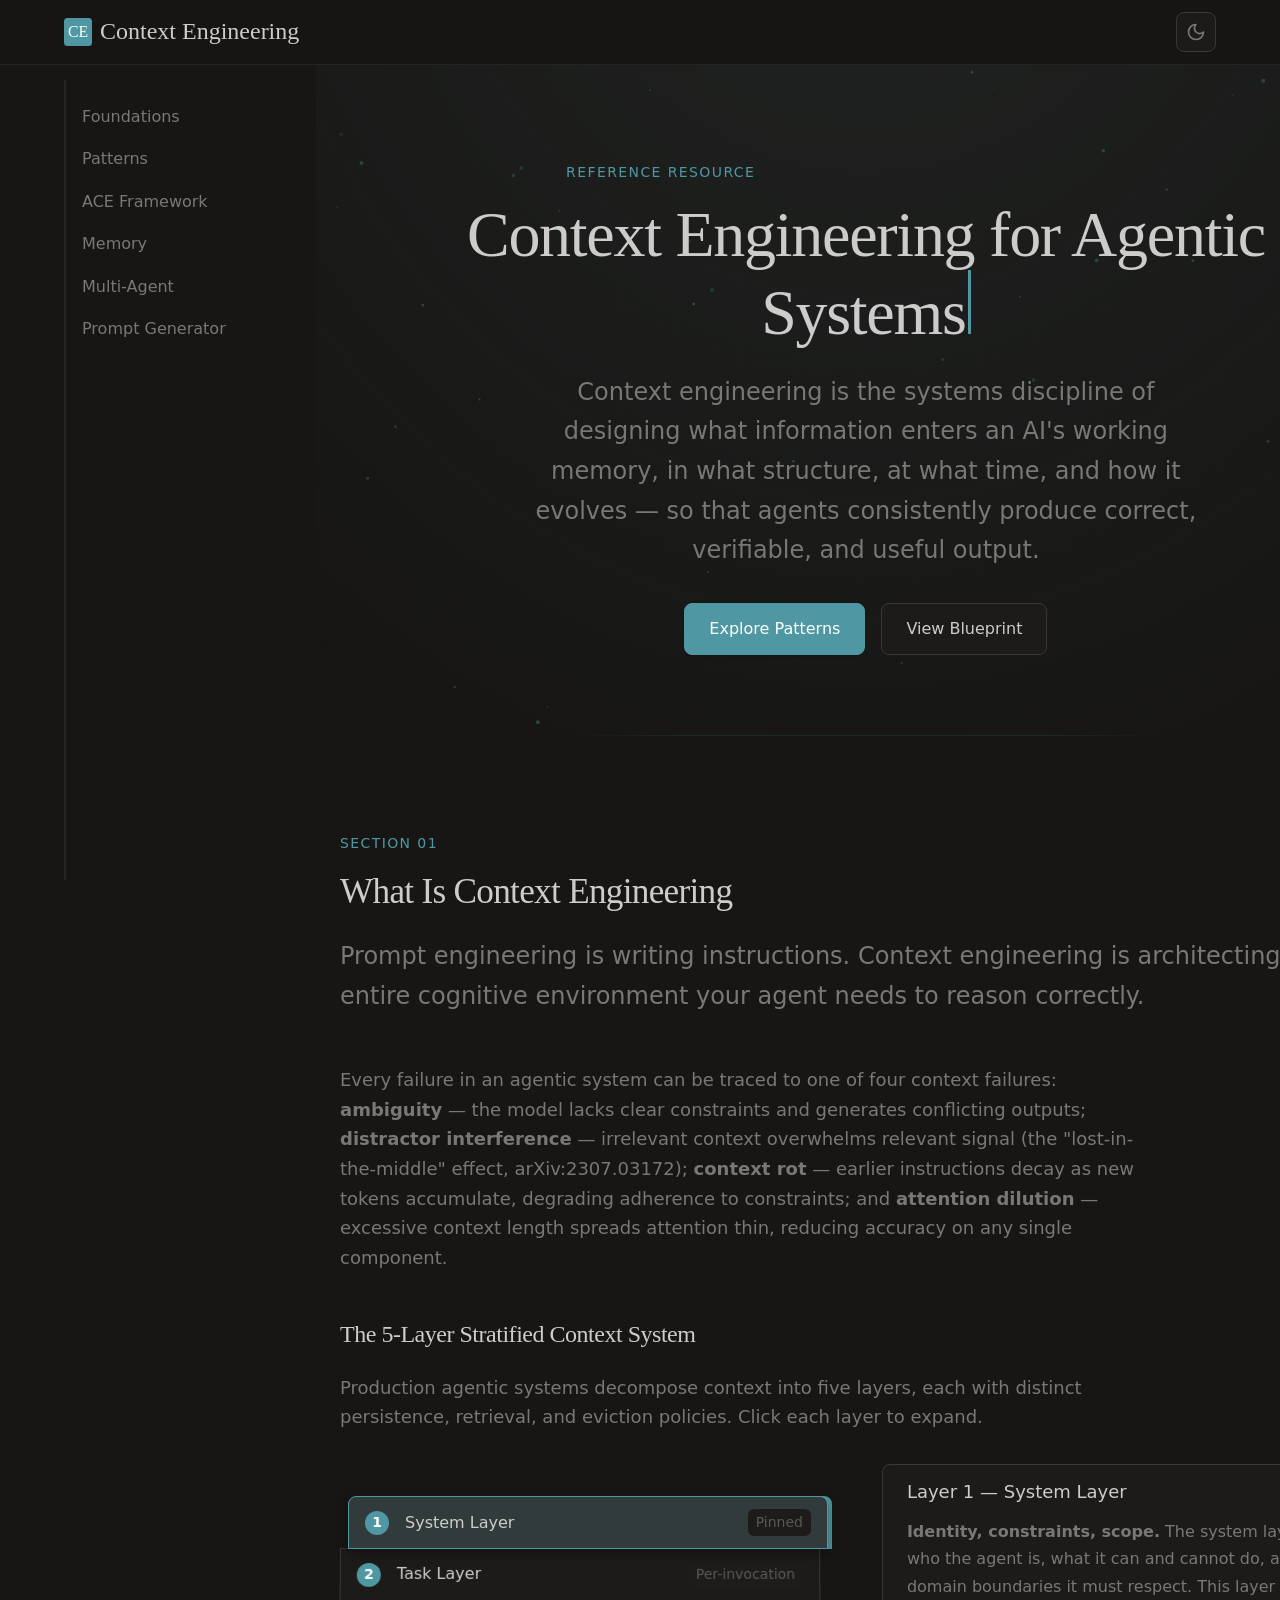
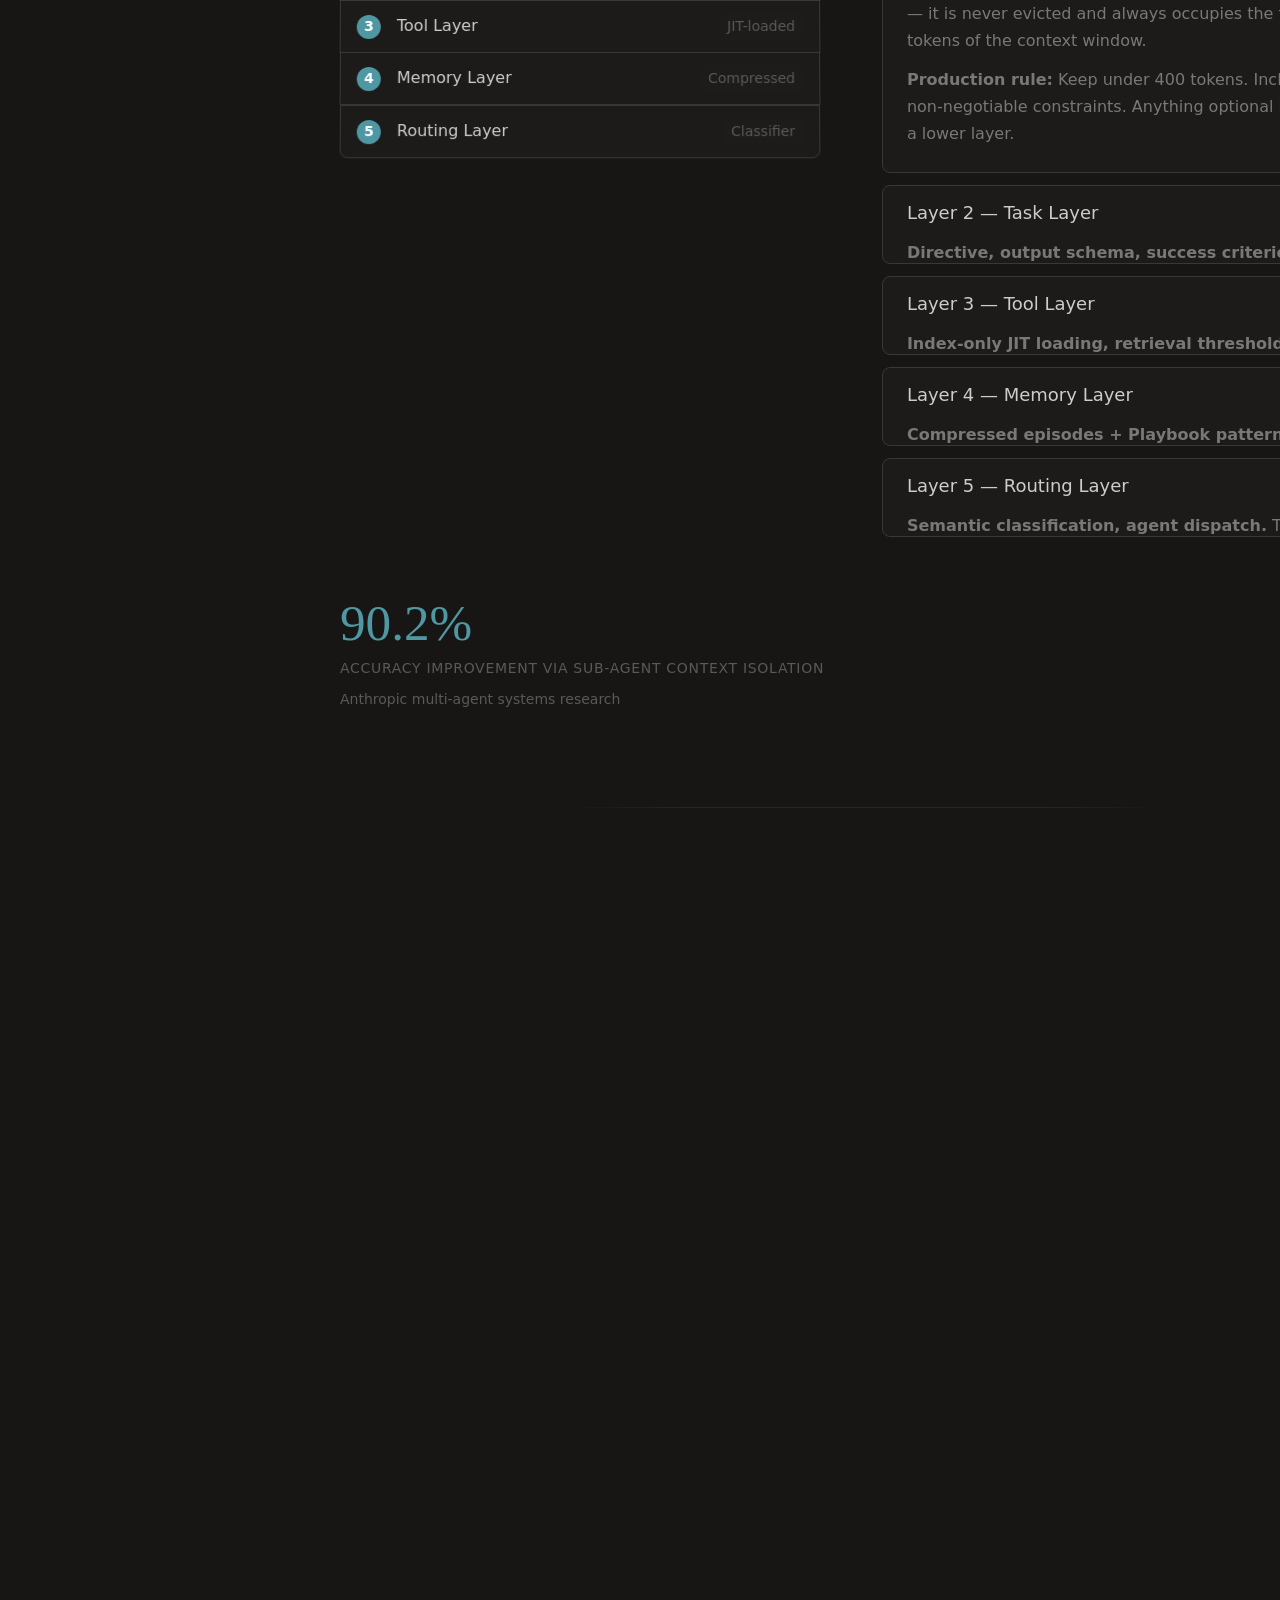
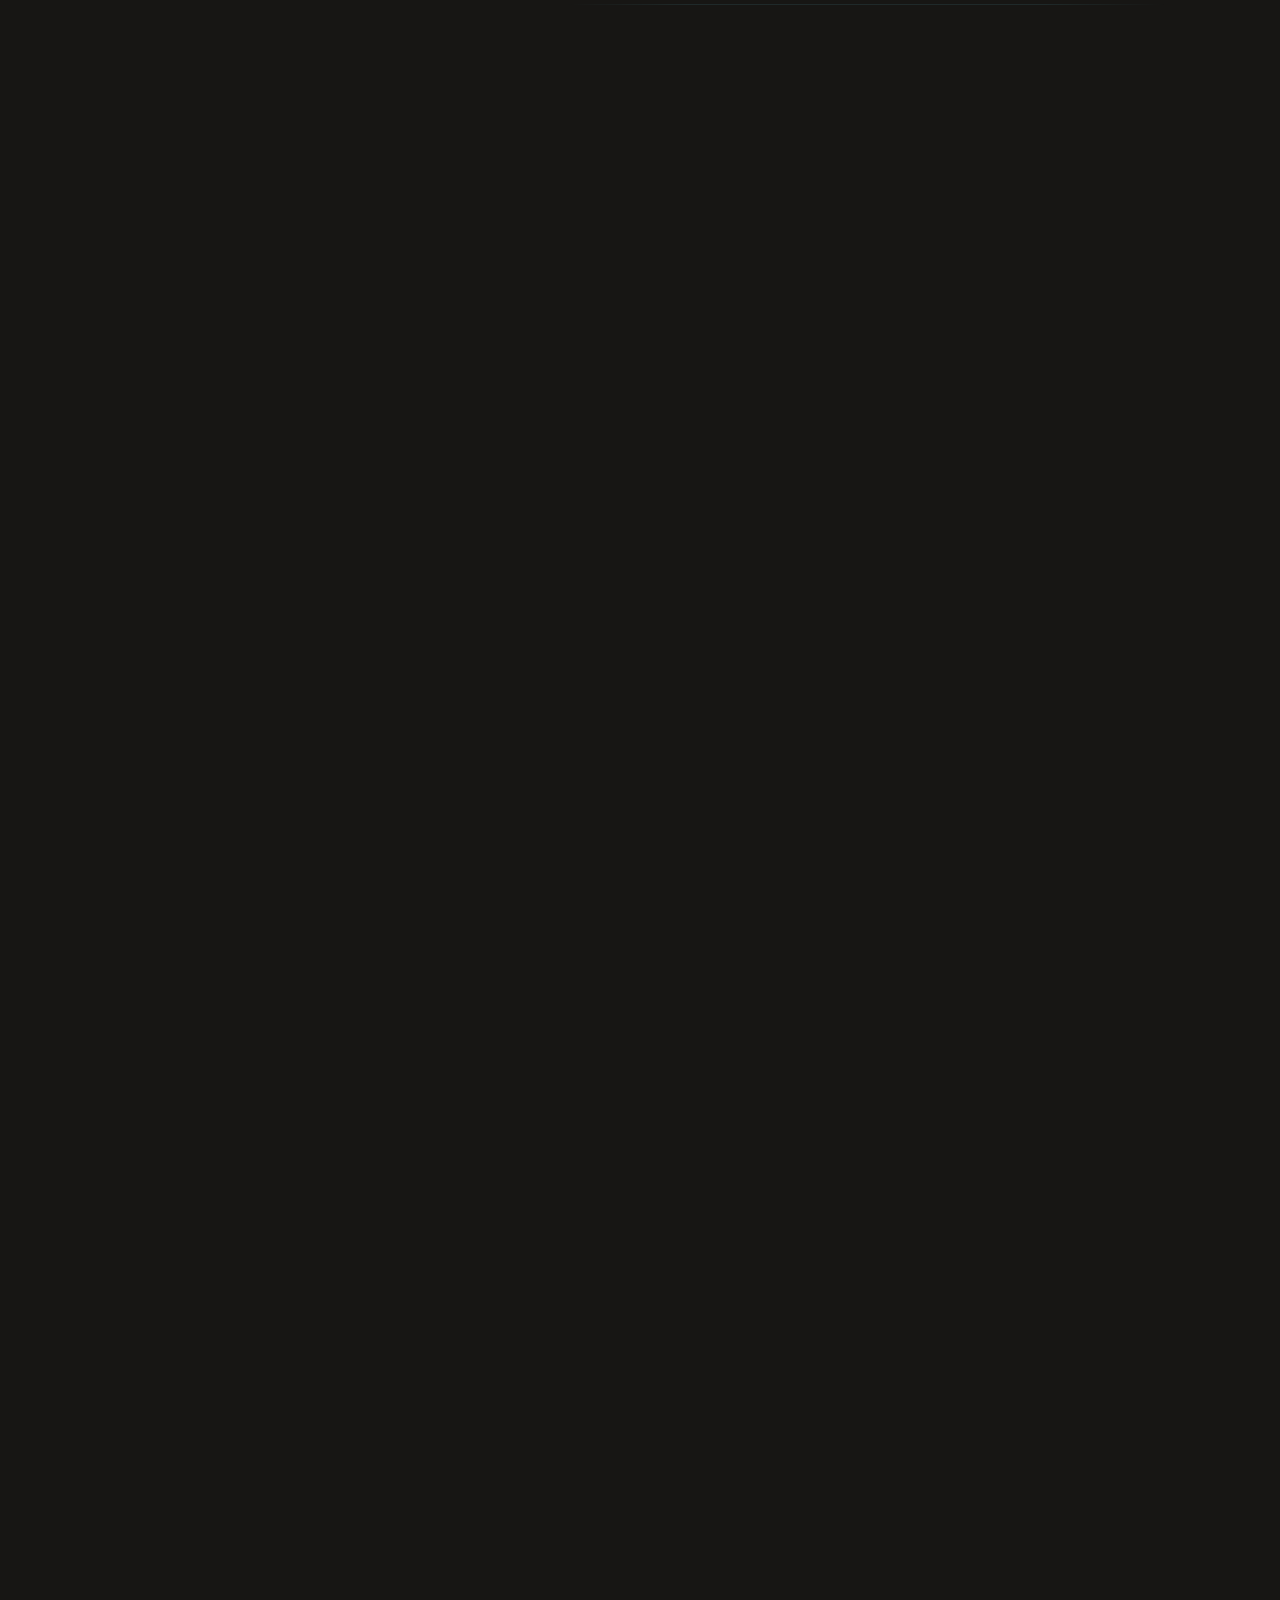
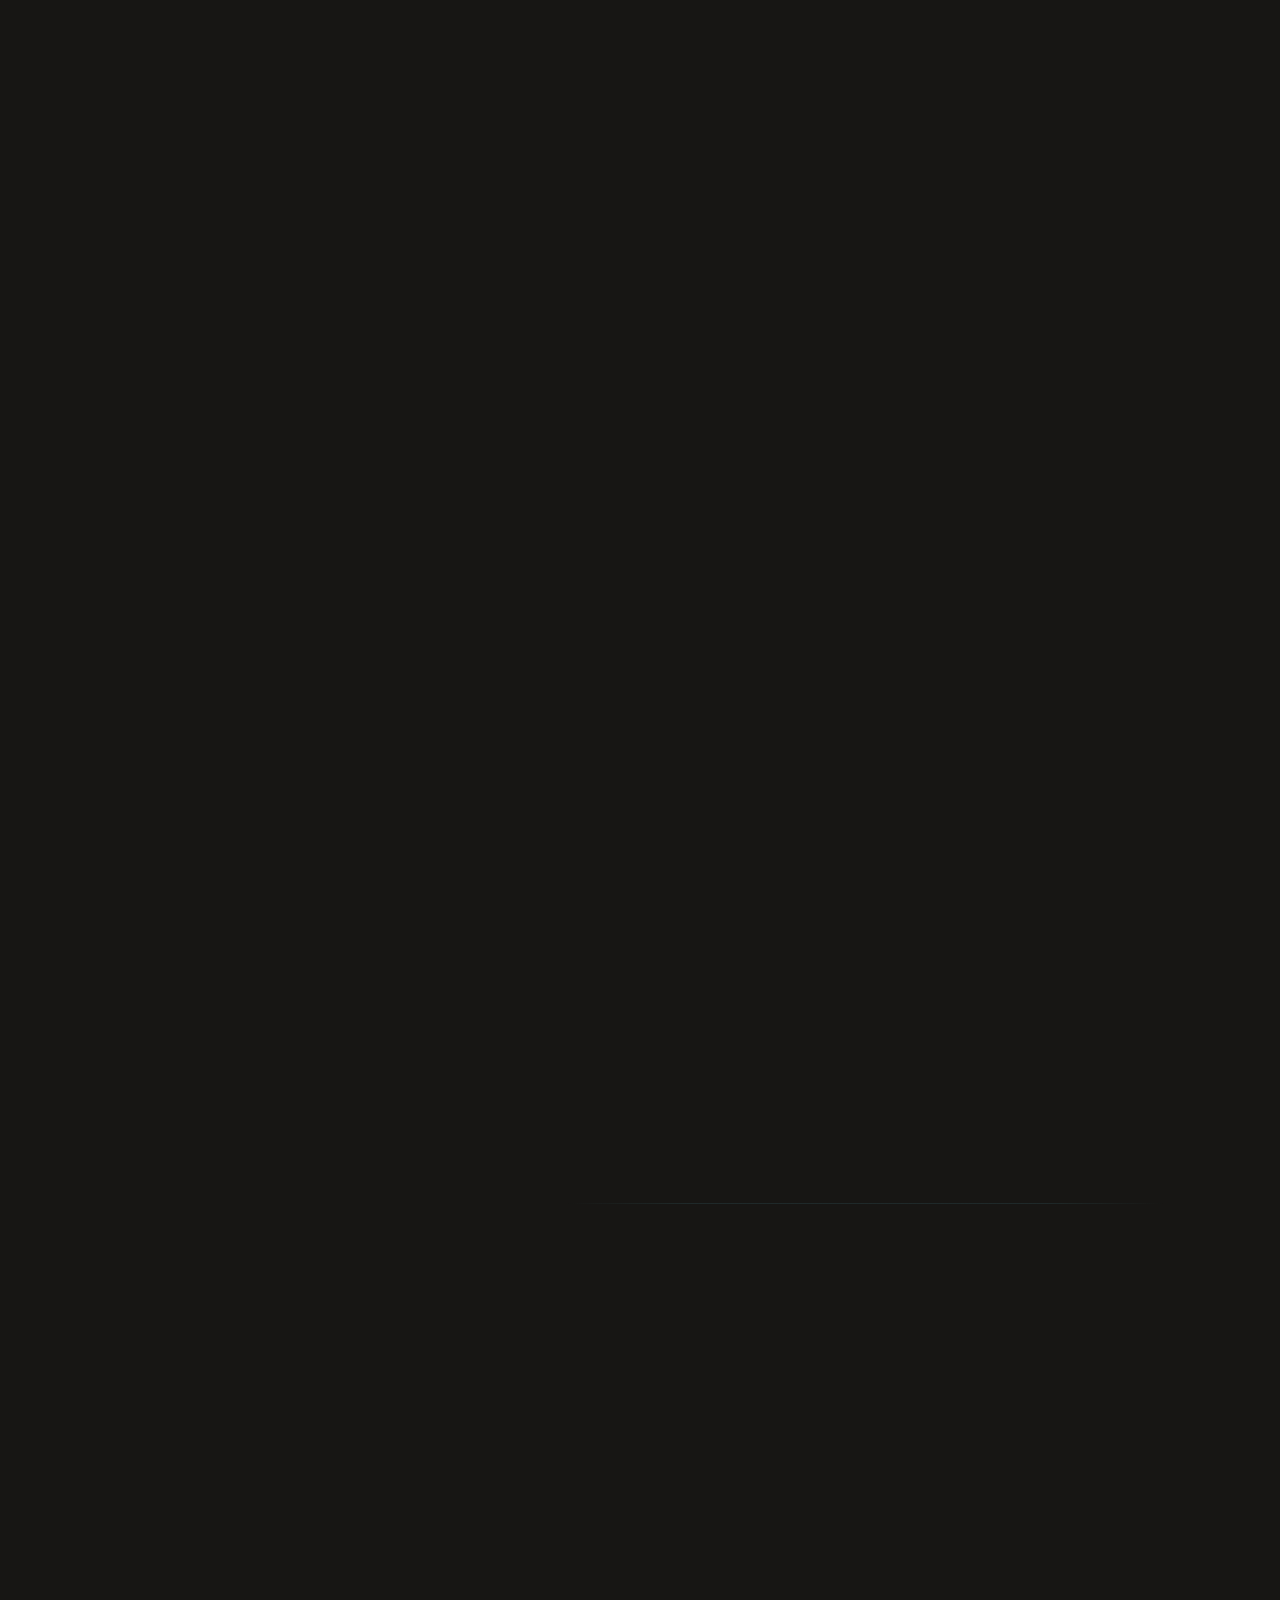
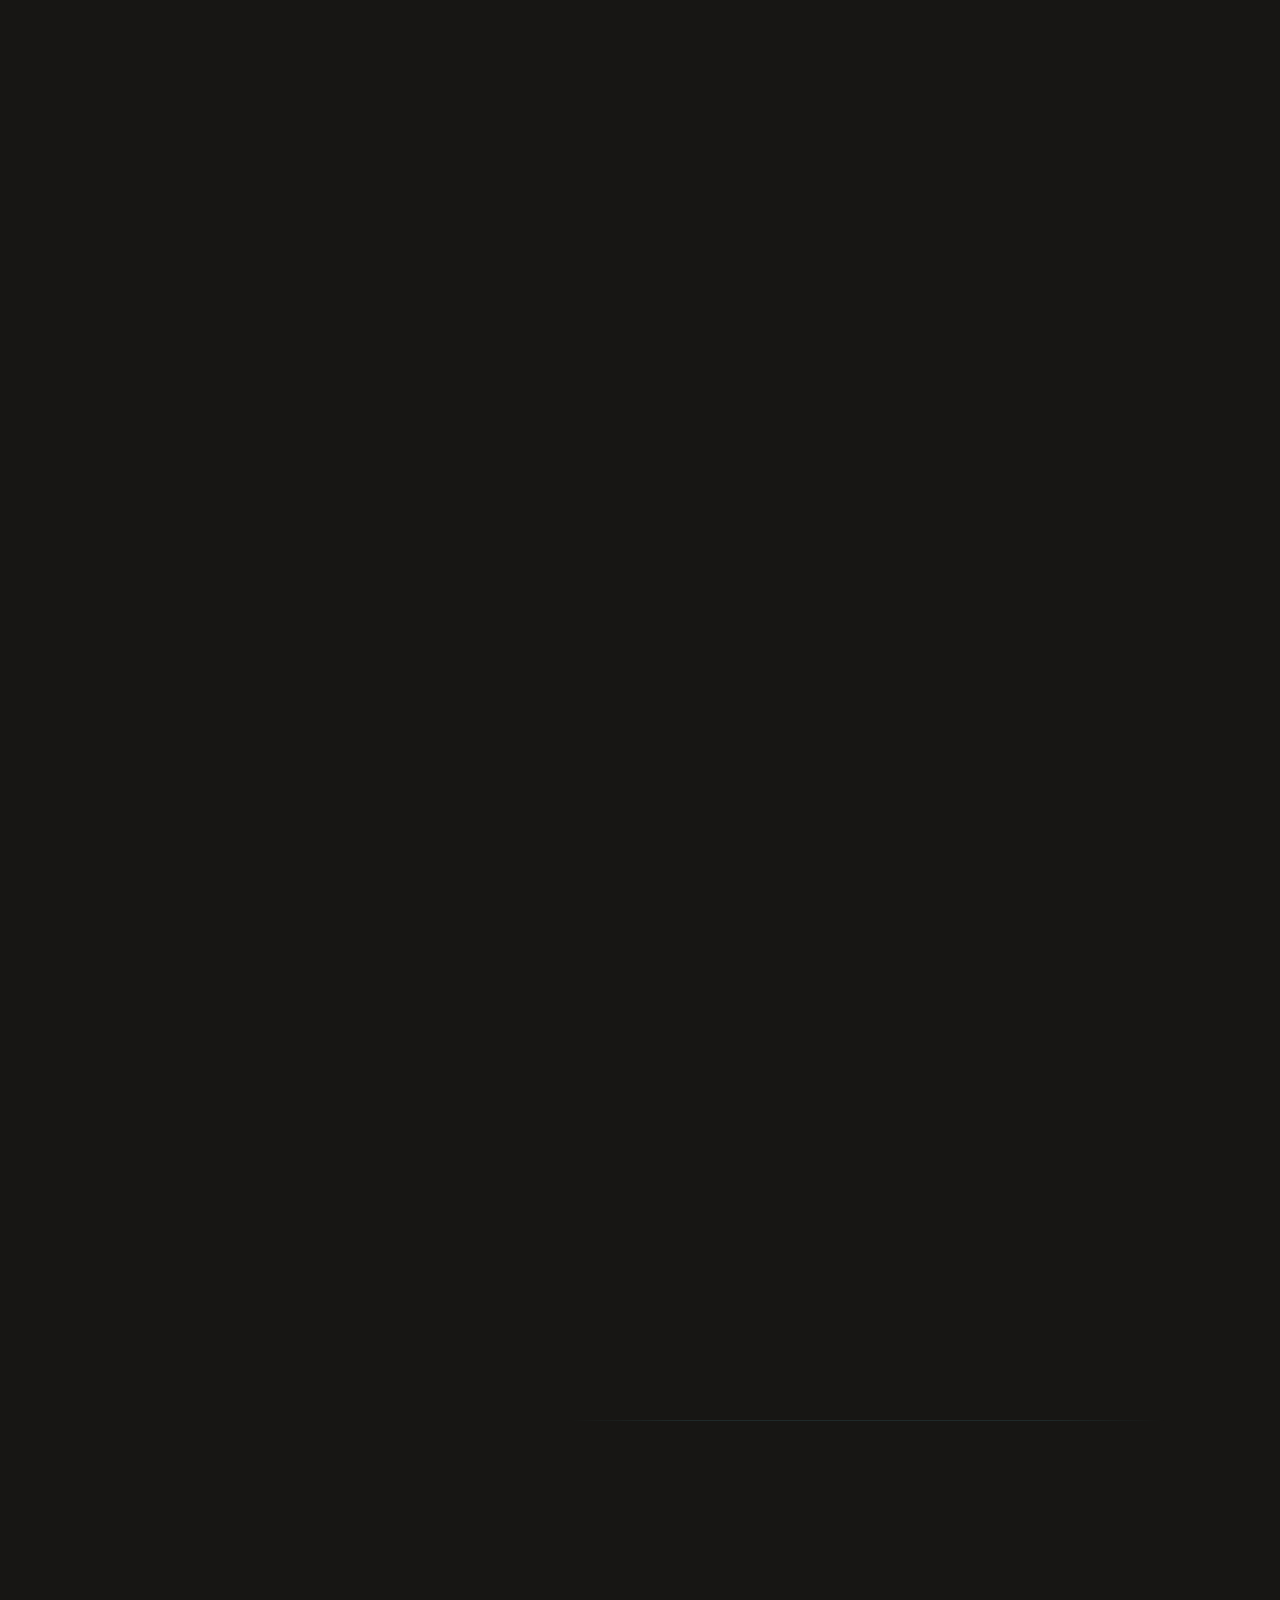
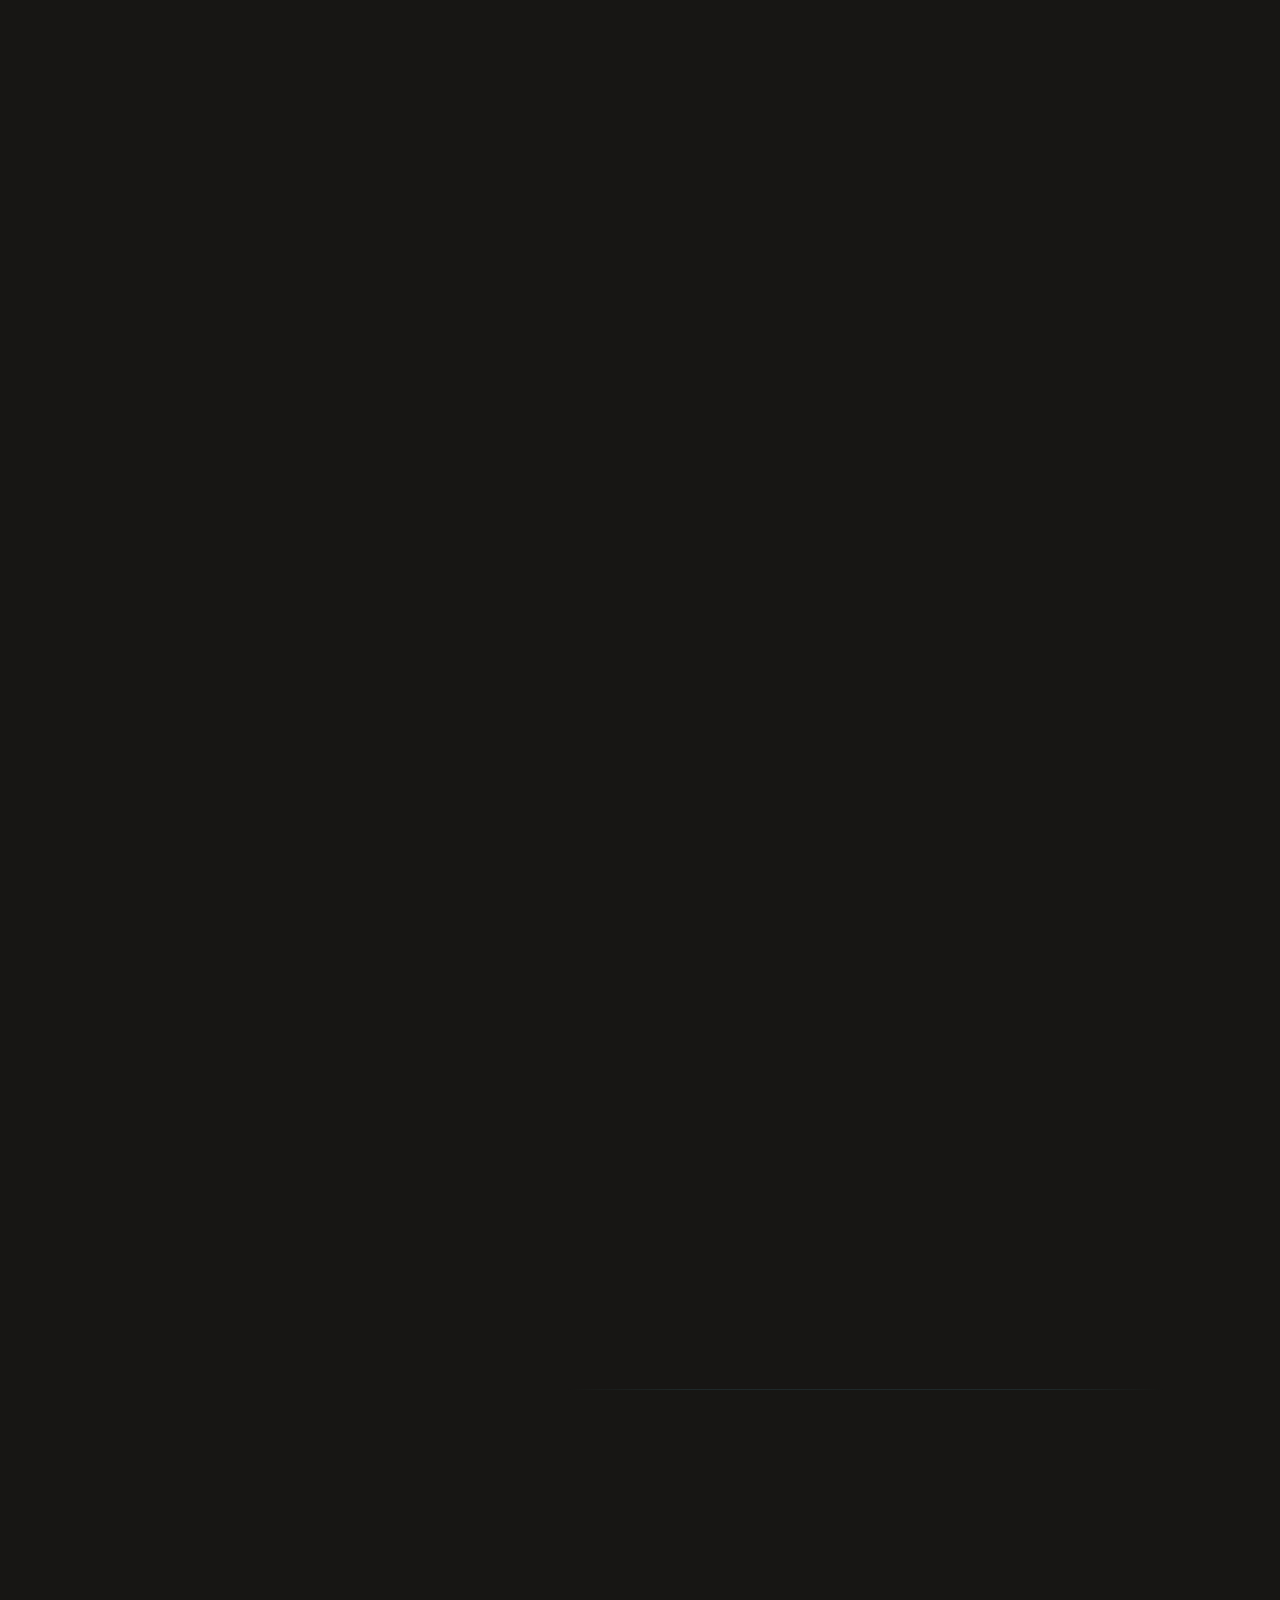
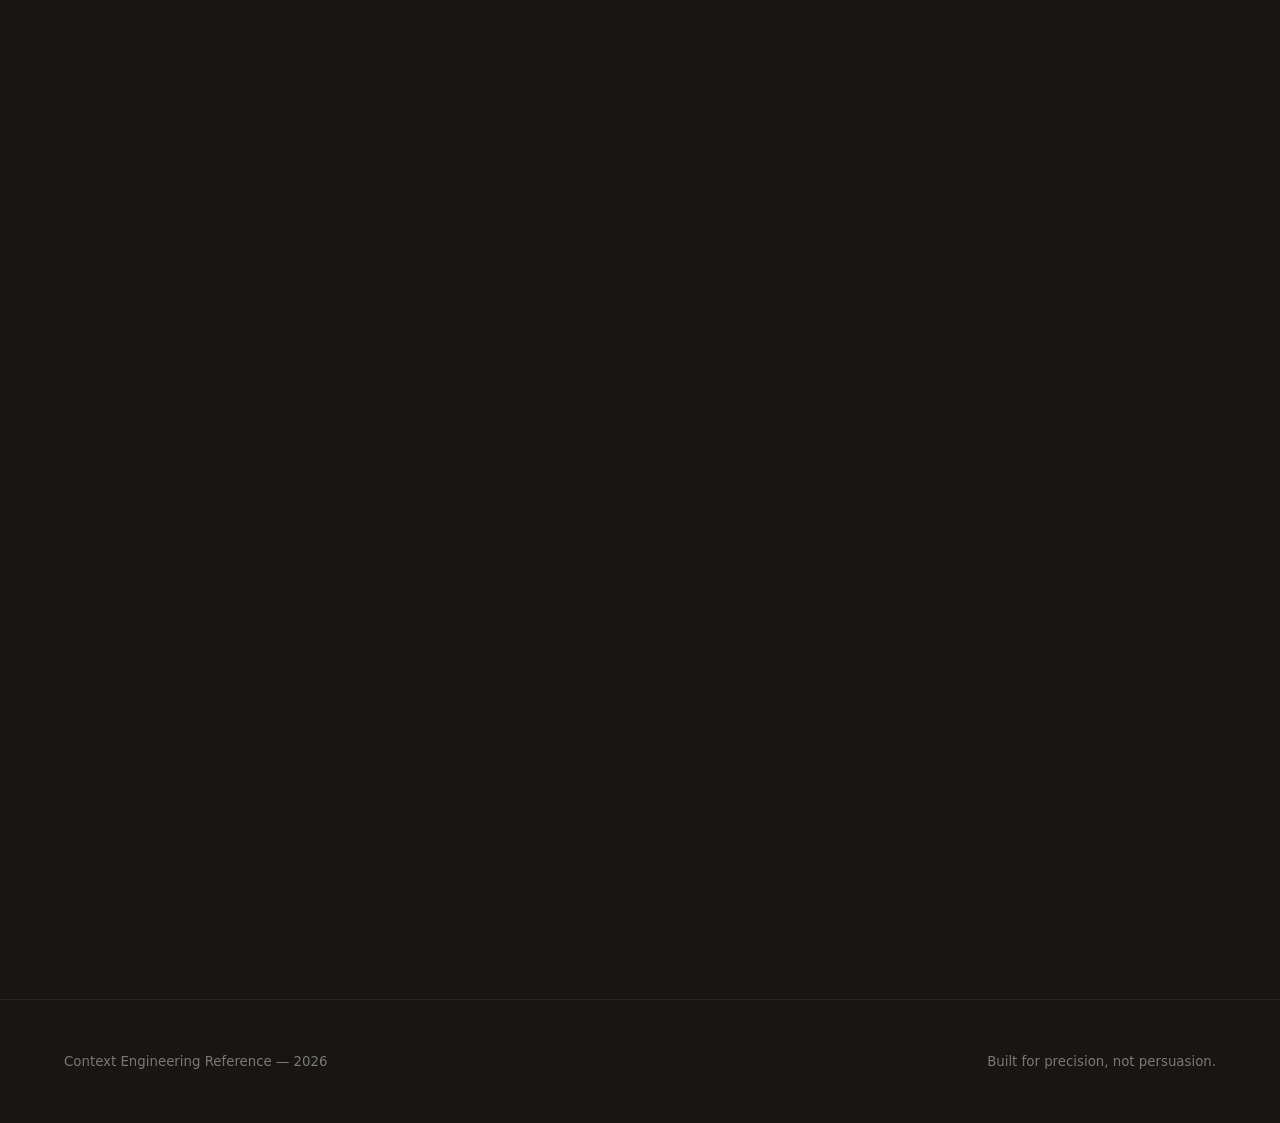
==== index.html @ 1641f378 "Fix: restore missing Foundations section, fix CSP font loading, add counter noscript fallback, layer" ====
<!DOCTYPE html>
<html lang="en" data-theme="dark" class="no-js">
<head>
  <meta charset="UTF-8">
  <meta name="viewport" content="width=device-width, initial-scale=1.0">
  <title>Context Engineering for Agentic Systems</title>
  <meta name="description" content="The complete reference on context engineering for agentic AI systems. Patterns, frameworks, and production-ready implementations.">
  <meta name="theme-color" content="#171614" media="(prefers-color-scheme: dark)">
  <meta name="theme-color" content="#f7f6f2" media="(prefers-color-scheme: light)">

  <meta property="og:title" content="Context Engineering for Agentic Systems">
  <meta property="og:description" content="The complete reference on context engineering for agentic AI systems. Patterns, frameworks, and production-ready implementations.">
  <meta property="og:type" content="website">
  <meta property="og:url" content="https://context-engineering-site.vercel.app/">
  <meta property="og:image" content="https://context-engineering-site.vercel.app/favicon.ico">
  <meta name="twitter:card" content="summary_large_image">
  <meta name="twitter:title" content="Context Engineering for Agentic Systems">
  <meta name="twitter:description" content="The complete reference on context engineering for agentic AI systems.">

  <meta http-equiv="Content-Security-Policy" content="default-src 'self'; script-src 'self'; style-src 'self' 'unsafe-inline' https://fonts.googleapis.com https://api.fontshare.com; font-src https://fonts.gstatic.com https://api.fontshare.com; img-src 'self' data:; connect-src 'self';">

  <link rel="preconnect" href="https://fonts.googleapis.com">
  <link rel="preconnect" href="https://fonts.gstatic.com" crossorigin>
  <link rel="preconnect" href="https://api.fontshare.com" crossorigin>
  <link href="https://fonts.googleapis.com/css2?family=Instrument+Serif:ital@0;1&display=swap" rel="stylesheet">
  <link href="https://api.fontshare.com/v2/css?f[]=satoshi@400,500,700&display=swap" rel="stylesheet">
  <link href="https://fonts.googleapis.com/css2?family=JetBrains+Mono:wght@400;500&display=swap" rel="stylesheet">
  <link rel="stylesheet" href="styles.css">
  <link rel="canonical" href="https://context-engineering-site.vercel.app/">
  <link rel="icon" href="data:image/svg+xml,%3Csvg xmlns='http://www.w3.org/2000/svg' width='32' height='32' viewBox='0 0 32 32'%3E%3Crect width='32' height='32' rx='4' fill='%2301696f'/%3E%3Ctext x='16' y='22' font-family='Instrument+Serif' font-size='18' fill='white' text-anchor='middle'%3ECE%3C/text%3E%3C/svg%3E">
</head>
<body>
  <div class="reading-progress" id="readingProgress" aria-hidden="true"></div>
  <a href="#main-content" class="skip-link">Skip to content</a>

  <header class="site-header">
    <div class="container">
      <a href="#" class="logo" aria-label="Context Engineering — Home">
        <svg viewBox="0 0 32 32" fill="none" xmlns="http://www.w3.org/2000/svg" aria-hidden="true">
          <rect width="32" height="32" rx="4" fill="currentColor" style="color: var(--color-primary);"/>
          <text x="16" y="22" font-family="Instrument Serif" font-size="18" fill="white" text-anchor="middle">CE</text>
        </svg>
        <span>Context Engineering</span>
      </a>
      <div class="header-actions">
        <button class="theme-toggle" id="themeToggle" aria-label="Toggle dark/light mode" aria-pressed="true">
          <svg id="moonIcon" class="icon-visible" viewBox="0 0 24 24" fill="none" stroke="currentColor" stroke-width="2" stroke-linecap="round" stroke-linejoin="round" aria-hidden="true">
            <path d="M12 3a6 6 0 0 0 9 9 9 9 0 1 1-9-9Z"/>
          </svg>
          <svg id="sunIcon" class="icon-hidden" viewBox="0 0 24 24" fill="none" stroke="currentColor" stroke-width="2" stroke-linecap="round" stroke-linejoin="round" aria-hidden="true">
            <circle cx="12" cy="12" r="4"/>
            <path d="M12 2v2m0 16v2M4.93 4.93l1.41 1.41m11.32 11.32l1.41 1.41M2 12h2m16 0h2M6.34 17.66l-1.41 1.41M19.07 4.93l-1.41 1.41"/>
          </svg>
        </button>
        <button class="mobile-menu-btn" id="mobileMenuBtn" aria-label="Open navigation menu" aria-expanded="false" aria-controls="mobileNav">
          <svg viewBox="0 0 24 24" fill="none" stroke="currentColor" stroke-width="2" stroke-linecap="round" stroke-linejoin="round" aria-hidden="true">
            <path d="M4 6h16M4 12h16M4 18h16"/>
          </svg>
        </button>
      </div>
    </div>
  </header>

  <div class="overlay" id="overlay" aria-hidden="true"></div>
  <nav class="mobile-nav-drawer" id="mobileNav" aria-label="Mobile navigation" role="dialog" aria-modal="true" aria-hidden="true">
    <button class="mobile-menu-btn" id="mobileMenuClose" aria-label="Close navigation menu" style="position:absolute;top:var(--space-4);right:var(--space-4);">
      <svg viewBox="0 0 24 24" fill="none" stroke="currentColor" stroke-width="2" stroke-linecap="round" stroke-linejoin="round" aria-hidden="true">
        <path d="M18 6L6 18M6 6l12 12"/>
      </svg>
    </button>
    <ul style="margin-top:var(--space-8);">
      <li><a href="#foundations" class="nav-link">Foundations</a></li>
      <li><a href="#patterns" class="nav-link">Patterns</a></li>
      <li><a href="#ace" class="nav-link">ACE Framework</a></li>
      <li><a href="#memory" class="nav-link">Memory</a></li>
      <li><a href="#multi-agent" class="nav-link">Multi-Agent</a></li>
      <li><a href="#blueprint" class="nav-link">Prompt Generator</a></li>
    </ul>
  </nav>

  <div class="main-layout" id="main-content">
    <nav class="sidebar-nav" aria-label="Section navigation">
      <div class="sidebar-progress" aria-hidden="true"><div class="sidebar-progress-fill" id="sidebarProgressFill"></div></div>
      <ul>
        <li><a href="#foundations" class="nav-link">Foundations</a></li>
        <li><a href="#patterns" class="nav-link">Patterns</a></li>
        <li><a href="#ace" class="nav-link">ACE Framework</a></li>
        <li><a href="#memory" class="nav-link">Memory</a></li>
        <li><a href="#multi-agent" class="nav-link">Multi-Agent</a></li>
        <li><a href="#blueprint" class="nav-link">Prompt Generator</a></li>
      </ul>
    </nav>

    <main id="main-primary">
      <!-- HERO -->
      <section class="hero" id="hero">
        <div class="hero-particles" id="heroParticles" aria-hidden="true"><canvas></canvas></div>
        <div class="container">
          <p class="section-eyebrow">Reference Resource</p>
          <h1 class="hero-headline" id="heroHeadline">Context Engineering for Agentic Systems<span class="typing-cursor" aria-hidden="true"></span></h1>
          <p class="hero-subheadline">Context engineering is the systems discipline of designing what information enters an AI's working memory, in what structure, at what time, and how it evolves — so that agents consistently produce correct, verifiable, and useful output.</p>
          <div class="hero-ctas">
            <a href="#patterns" class="btn btn-primary" data-tooltip="Jump to the 8 patterns">Explore Patterns</a>
            <a href="#blueprint" class="btn btn-secondary" data-tooltip="Build your own prompt">View Blueprint</a>
          </div>
        </div>
      </section>

      <div class="section-divider" aria-hidden="true"></div>

      <!-- FOUNDATIONS -->
      <section id="foundations">
        <div class="container">
          <p class="section-eyebrow">Section 01</p>
          <h2 class="section-title">What Is Context Engineering</h2>
          <p class="section-intro">Prompt engineering is writing instructions. Context engineering is architecting the entire cognitive environment your agent needs to reason correctly.</p>

          <div class="reveal">
            <p style="margin-bottom:var(--space-8); max-width:72ch;">
              Every failure in an agentic system can be traced to one of four context failures: <strong>ambiguity</strong> — the model lacks clear constraints and generates conflicting outputs; <strong>distractor interference</strong> — irrelevant context overwhelms relevant signal (the "lost-in-the-middle" effect, arXiv:2307.03172); <strong>context rot</strong> — earlier instructions decay as new tokens accumulate, degrading adherence to constraints; and <strong>attention dilution</strong> — excessive context length spreads attention thin, reducing accuracy on any single component.
            </p>
          </div>

          <div class="reveal mt-12">
            <h3 style="margin-bottom:var(--space-6);">The 5-Layer Stratified Context System</h3>
            <p style="margin-bottom:var(--space-8); max-width:72ch;">
              Production agentic systems decompose context into five layers, each with distinct persistence, retrieval, and eviction policies. Click each layer to expand.
            </p>

            <div style="display:grid; grid-template-columns:1fr 1fr; gap:var(--space-8); align-items:start;" class="layer-stack-grid">
              <div class="layer-stack" id="layerStack">
                <div class="layer-stack-item active" data-layer="1" role="button" tabindex="0" aria-label="System Layer: pinned, never evicted" data-tooltip="Click to expand details">
                  <span class="layer-stack-num">1</span>
                  <span class="layer-stack-label">System Layer</span>
                  <span class="layer-stack-tag">Pinned</span>
                </div>
                <div class="layer-stack-item" data-layer="2" role="button" tabindex="0" aria-label="Task Layer: per-invocation" data-tooltip="Click to expand details">
                  <span class="layer-stack-num">2</span>
                  <span class="layer-stack-label">Task Layer</span>
                  <span class="layer-stack-tag">Per-invocation</span>
                </div>
                <div class="layer-stack-item" data-layer="3" role="button" tabindex="0" aria-label="Tool Layer: just-in-time loaded" data-tooltip="Click to expand details">
                  <span class="layer-stack-num">3</span>
                  <span class="layer-stack-label">Tool Layer</span>
                  <span class="layer-stack-tag">JIT-loaded</span>
                </div>
                <div class="layer-stack-item" data-layer="4" role="button" tabindex="0" aria-label="Memory Layer: compressed patterns" data-tooltip="Click to expand details">
                  <span class="layer-stack-num">4</span>
                  <span class="layer-stack-label">Memory Layer</span>
                  <span class="layer-stack-tag">Compressed</span>
                </div>
                <div class="layer-stack-item" data-layer="5" role="button" tabindex="0" aria-label="Routing Layer: classifier" data-tooltip="Click to expand details">
                  <span class="layer-stack-num">5</span>
                  <span class="layer-stack-label">Routing Layer</span>
                  <span class="layer-stack-tag">Classifier</span>
                </div>
              </div>

              <div class="accordion" id="layersAccordion">
                <div class="accordion-item open" id="layer1">
                  <button class="accordion-header" aria-expanded="true" aria-controls="layer1-content" id="layer1-header">
                    <span>Layer 1 — System Layer</span>
                    <svg class="accordion-icon" viewBox="0 0 24 24" fill="none" stroke="currentColor" stroke-width="2" stroke-linecap="round" stroke-linejoin="round" aria-hidden="true">
                      <path d="m6 9 6 6 6-6"/>
                    </svg>
                  </button>
                  <div class="accordion-content" id="layer1-content" role="region" aria-labelledby="layer1-header">
                    <div class="accordion-body">
                      <p><strong>Identity, constraints, scope.</strong> The system layer defines who the agent is, what it can and cannot do, and the domain boundaries it must respect. This layer is <em>pinned</em> — it is never evicted and always occupies the first tokens of the context window.</p>
                      <p style="margin-top:var(--space-3);"><strong>Production rule:</strong> Keep under 400 tokens. Include only non-negotiable constraints. Anything optional belongs in a lower layer.</p>
                    </div>
                  </div>
                </div>

                <div class="accordion-item" id="layer2">
                  <button class="accordion-header" aria-expanded="false" aria-controls="layer2-content" id="layer2-header">
                    <span>Layer 2 — Task Layer</span>
                    <svg class="accordion-icon" viewBox="0 0 24 24" fill="none" stroke="currentColor" stroke-width="2" stroke-linecap="round" stroke-linejoin="round" aria-hidden="true">
                      <path d="m6 9 6 6 6-6"/>
                    </svg>
                  </button>
                  <div class="accordion-content" id="layer2-content" role="region" aria-labelledby="layer2-header">
                    <div class="accordion-body">
                      <p><strong>Directive, output schema, success criterion.</strong> The task layer specifies what the agent must accomplish right now. It includes the primary directive (what to do), the output format specification (schema, constraints), and the success criterion (how to know it is done).</p>
                      <p style="margin-top:var(--space-3);"><strong>Production rule:</strong> One task per invocation. If a task has multiple sub-tasks, use sub-agents with fresh context, not a single long prompt.</p>
                    </div>
                  </div>
                </div>

                <div class="accordion-item" id="layer3">
                  <button class="accordion-header" aria-expanded="false" aria-controls="layer3-content" id="layer3-header">
                    <span>Layer 3 — Tool Layer</span>
                    <svg class="accordion-icon" viewBox="0 0 24 24" fill="none" stroke="currentColor" stroke-width="2" stroke-linecap="round" stroke-linejoin="round" aria-hidden="true">
                      <path d="m6 9 6 6 6-6"/>
                    </svg>
                  </button>
                  <div class="accordion-content" id="layer3-content" role="region" aria-labelledby="layer3-header">
                    <div class="accordion-body">
                      <p><strong>Index-only JIT loading, retrieval thresholds.</strong> The tool layer contains <em>indices</em> of available tools — their names, descriptions, and input schemas. Full tool documentation is loaded just-in-time only when the router classifies a task as requiring that tool.</p>
                      <p style="margin-top:var(--space-3);"><strong>Production rule:</strong> Maintain a relevance threshold (typically 0.75–0.85). Only load tool documentation whose semantic similarity to the task exceeds this threshold. This prevents tool bloat from consuming context budget.</p>
                    </div>
                  </div>
                </div>

                <div class="accordion-item" id="layer4">
                  <button class="accordion-header" aria-expanded="false" aria-controls="layer4-content" id="layer4-header">
                    <span>Layer 4 — Memory Layer</span>
                    <svg class="accordion-icon" viewBox="0 0 24 24" fill="none" stroke="currentColor" stroke-width="2" stroke-linecap="round" stroke-linejoin="round" aria-hidden="true">
                      <path d="m6 9 6 6 6-6"/>
                    </svg>
                  </button>
                  <div class="accordion-content" id="layer4-content" role="region" aria-labelledby="layer4-header">
                    <div class="accordion-body">
                      <p><strong>Compressed episodes + Playbook patterns.</strong> The memory layer stores what the agent has learned from past interactions. Raw transcripts are <em>never</em> stored verbatim — they are compressed into semantic patterns via a compression layer.</p>
                      <p style="margin-top:var(--space-3);"><strong>Production rule:</strong> Episodic memory decays with a half-life based on recency and importance. Semantic patterns from the Playbook are pinned. Memory retrieval uses hybrid search: vector similarity + temporal decay + importance weighting.</p>
                    </div>
                  </div>
                </div>

                <div class="accordion-item" id="layer5">
                  <button class="accordion-header" aria-expanded="false" aria-controls="layer5-content" id="layer5-header">
                    <span>Layer 5 — Routing Layer</span>
                    <svg class="accordion-icon" viewBox="0 0 24 24" fill="none" stroke="currentColor" stroke-width="2" stroke-linecap="round" stroke-linejoin="round" aria-hidden="true">
                      <path d="m6 9 6 6 6-6"/>
                    </svg>
                  </button>
                  <div class="accordion-content" id="layer5-content" role="region" aria-labelledby="layer5-header">
                    <div class="accordion-body">
                      <p><strong>Semantic classification, agent dispatch.</strong> The routing layer is not content — it is a decision boundary. A classifier reads the user query and determines which agent profile, tool set, and memory subset to load. It is the gatekeeper that prevents irrelevant context from entering working memory.</p>
                      <p style="margin-top:var(--space-3);"><strong>Production rule:</strong> Two-pass routing is preferred: first classify the domain, then classify the task within that domain. This hierarchical routing reduces classification error rates by 40–60% compared to flat routing (source: Anthropic multi-agent systems research, 90.2% accuracy improvement via context isolation).</p>
                    </div>
                  </div>
                </div>
              </div>
            </div>
          </div>

          <div class="reveal mt-12" style="display:grid; grid-template-columns:repeat(auto-fit, minmax(200px, 1fr)); gap:var(--space-6);">
            <div>
              <p class="stat-value" data-count="90.2" data-suffix="%"><span class="counter-display">0%</span><noscript>90.2%</noscript></p>
              <p class="stat-label">Accuracy improvement via sub-agent context isolation</p>
              <p style="font-size:var(--text-xs); color:var(--color-text-faint); margin-top:var(--space-2);">Anthropic multi-agent systems research</p>
            </div>
          </div>
        </div>
      </section>

      <div class="section-divider" aria-hidden="true"></div>

      <!-- PATTERNS -->
      <section id="patterns">
        <div class="container">
          <p class="section-eyebrow">Section 02</p>
          <h2 class="section-title">The 8 Core Patterns</h2>
          <p class="section-intro">Each pattern addresses a specific failure mode in agentic context management. Every card includes what the pattern solves, how to implement it, and the anti-pattern to avoid.</p>

          <div class="grid-2 stagger" id="patternCards">
            <article class="card card-interactive reveal">
              <p class="card-meta">Pattern 01</p>
              <h3 class="card-title">Layered Context Architecture</h3>
              <div class="card-body">
                <p><strong>What it solves:</strong> Context rot and attention dilution caused by dumping all information into a flat prompt.</p>
                <p><strong>How to implement:</strong> Structure every prompt into the 5-Layer Stratified Context System. System and Task layers are always present. Tool, Memory, and Routing layers are loaded dynamically based on relevance scores.</p>
                <p><strong>Anti-pattern:</strong> A 3000-token monolithic prompt that mixes identity instructions, task descriptions, tool documentation, and past conversation history in arbitrary order.</p>
              </div>
            </article>

            <article class="card card-interactive reveal">
              <p class="card-meta">Pattern 02</p>
              <h3 class="card-title">Just-in-Time Loading</h3>
              <div class="card-body">
                <p><strong>What it solves:</strong> Tool bloat — when including 20 tool descriptions consumes 60% of the context window before any reasoning begins.</p>
                <p><strong>How to implement:</strong> Maintain an index (name + 2-line description) of all tools. Load full tool schemas only when the routing layer classifies the task as requiring that tool, and only if the semantic similarity score exceeds the retrieval threshold (0.75–0.85).</p>
                <p><strong>Anti-pattern:</strong> Including full OpenAPI schemas for every available tool in every request, regardless of relevance.</p>
              </div>
            </article>

            <article class="card card-interactive reveal">
              <p class="card-meta">Pattern 03</p>
              <h3 class="card-title">Context Isolation via Sub-Agents</h3>
              <div class="card-body">
                <p><strong>What it solves:</strong> Cross-contamination — when one task's context leaks into another, causing the agent to hallucinate constraints or apply rules from the wrong domain.</p>
                <p><strong>How to implement:</strong> Spawn a fresh sub-agent for each distinct sub-task. Pass only the relevant context subset. Never inherit the parent's full working memory. Anthropic's research demonstrates a <strong>90.2% accuracy improvement</strong> on complex tasks when using isolated sub-agent contexts versus monolithic single-agent approaches.</p>
                <p><strong>Anti-pattern:</strong> Appending sub-task instructions to the same conversation thread, allowing the model to conflate unrelated constraints.</p>
              </div>
            </article>

            <article class="card card-interactive reveal">
              <p class="card-meta">Pattern 04</p>
              <h3 class="card-title">Semantic Routing</h3>
              <div class="card-body">
                <p><strong>What it solves:</strong> Wrong-agent dispatch — sending a coding task to a marketing-writing agent because the routing is keyword-based.</p>
                <p><strong>How to implement:</strong> Two-pass routing: (1) an embedding-based classifier maps the query to a domain vector, (2) a secondary classifier within that domain selects the specific agent profile and tool set. Use cosine similarity with domain centroids trained on historical task distributions.</p>
                <p><strong>Anti-pattern:</strong> Regex-based routing ("if query contains 'code' then send to coding agent") that fails on polysemous queries.</p>
              </div>
            </article>

            <article class="card card-interactive reveal">
              <p class="card-meta">Pattern 05</p>
              <h3 class="card-title">ACE Loop</h3>
              <div class="card-body">
                <p><strong>What it solves:</strong> Static prompts that never improve — the same failure modes recur because the agent never learns from its mistakes.</p>
                <p><strong>How to implement:</strong> Generator produces output. Reflector evaluates against the success criterion and identifies gaps. Curator updates the Playbook with new patterns, anti-patterns, and retrieval heuristics. The updated Playbook feeds back into the Generator on the next iteration.</p>
                <p><strong>Anti-pattern:</strong> Manual prompt tweaking after each failure — humans become the bottleneck and institutional knowledge never accumulates.</p>
              </div>
            </article>

            <article class="card card-interactive reveal">
              <p class="card-meta">Pattern 06</p>
              <h3 class="card-title">Progressive Disclosure</h3>
              <div class="card-body">
                <p><strong>What it solves:</strong> Overwhelming the agent with too much detail upfront, causing it to fixate on secondary concerns.</p>
                <p><strong>How to implement:</strong> Three-layer disclosure: (1) Metadata — what exists, without details; (2) Details — full content for items flagged as relevant; (3) Deep dive — recursive expansion only when the agent explicitly requests more information. This mirrors human information-foraging behavior.</p>
                <p><strong>Anti-pattern:</strong> Dumping entire document corpora into the context window and expecting the agent to self-select relevant passages.</p>
              </div>
            </article>

            <article class="card card-interactive reveal">
              <p class="card-meta">Pattern 07</p>
              <h3 class="card-title">Corrective RAG Triggers</h3>
              <div class="card-body">
                <p><strong>What it solves:</strong> Stale or irrelevant retrieved context that the agent assumes is correct and builds upon.</p>
                <p><strong>How to implement:</strong> After initial retrieval, score each chunk for relevance to the query. If the top-k average relevance falls below the threshold (typically 0.70), trigger re-retrieval with relaxed constraints or alternative query formulations. If still below threshold, flag for human review instead of hallucinating.</p>
                <p><strong>Anti-pattern:</strong> Blind trust in vector search results — assuming the top-5 chunks are always relevant because the embedding model says so.</p>
              </div>
            </article>

            <article class="card card-interactive reveal">
              <p class="card-meta">Pattern 08</p>
              <h3 class="card-title">Memory Compression</h3>
              <div class="card-body">
                <p><strong>What it solves:</strong> Linear growth of context size as conversation history accumulates, eventually exceeding the window and causing truncation.</p>
                <p><strong>How to implement:</strong> Raw transcripts are never stored. A compression layer converts each interaction into semantic patterns: "When user asks about X, always check Y first." Patterns are stored in a structured Playbook with retrieval heuristics. Episodic memories decay by half-life.</p>
                <p><strong>Anti-pattern:</strong> Appending every message to a growing conversation thread and truncating from the middle when the limit is reached.</p>
              </div>
            </article>
          </div>
        </div>
      </section>

      <div class="section-divider" aria-hidden="true"></div>

      <!-- ACE FRAMEWORK -->
      <section id="ace">
        <div class="container">
          <p class="section-eyebrow">Section 03</p>
          <h2 class="section-title">ACE Framework Deep Dive</h2>
          <p class="section-intro">The Generator-Reflector-Curator triad enables agentic systems to self-improve by compressing experience into reusable Playbook patterns.</p>

          <div class="reveal">
            <div class="ace-diagram" id="aceDiagram">
              <svg viewBox="0 0 800 320" xmlns="http://www.w3.org/2000/svg" role="img" aria-label="ACE Framework diagram: Generator produces output, Reflector evaluates and identifies gaps, Curator updates the Playbook, which feeds back to the Generator">
                <defs>
                  <marker id="arrow" viewBox="0 0 10 10" refX="9" refY="5" markerWidth="6" markerHeight="6" orient="auto-start-reverse">
                    <path d="M 0 0 L 10 5 L 0 10 z" fill="var(--color-text-muted)" stroke="none"/>
                  </marker>
                </defs>
                <rect x="50" y="120" width="180" height="80" rx="8" fill="var(--color-surface)" stroke="var(--color-primary)" stroke-width="2"/>
                <text x="140" y="155" text-anchor="middle" font-family="Satoshi, sans-serif" font-size="16" font-weight="500" fill="var(--color-text)">Generator</text>
                <text x="140" y="175" text-anchor="middle" font-family="Satoshi, sans-serif" font-size="12" fill="var(--color-text-muted)">Produces output</text>

                <line x1="230" y1="160" x2="310" y2="160" stroke="var(--color-text-muted)" stroke-width="2" marker-end="url(#arrow)" class="diagram-path"/>

                <rect x="310" y="120" width="180" height="80" rx="8" fill="var(--color-surface)" stroke="var(--color-warning)" stroke-width="2"/>
                <text x="400" y="155" text-anchor="middle" font-family="Satoshi, sans-serif" font-size="16" font-weight="500" fill="var(--color-text)">Reflector</text>
                <text x="400" y="175" text-anchor="middle" font-family="Satoshi, sans-serif" font-size="12" fill="var(--color-text-muted)">Evaluates &amp; identifies gaps</text>

                <line x1="490" y1="160" x2="570" y2="160" stroke="var(--color-text-muted)" stroke-width="2" marker-end="url(#arrow)" class="diagram-path"/>

                <rect x="570" y="120" width="180" height="80" rx="8" fill="var(--color-surface)" stroke="var(--color-success)" stroke-width="2"/>
                <text x="660" y="155" text-anchor="middle" font-family="Satoshi, sans-serif" font-size="16" font-weight="500" fill="var(--color-text)">Curator</text>
                <text x="660" y="175" text-anchor="middle" font-family="Satoshi, sans-serif" font-size="12" fill="var(--color-text-muted)">Updates Playbook</text>

                <path d="M 660 200 L 660 260 L 140 260 L 140 200" fill="none" stroke="var(--color-primary)" stroke-width="2" stroke-dasharray="8,4" marker-end="url(#arrow)" class="diagram-path"/>
                <text x="400" y="250" text-anchor="middle" font-family="Satoshi, sans-serif" font-size="12" fill="var(--color-primary)">Updated Playbook feeds back</text>
              </svg>
            </div>
          </div>

          <div class="reveal mt-12">
            <h3 style="margin-bottom:var(--space-6);">Playbook Anatomy</h3>
            <p style="margin-bottom:var(--space-6); max-width:72ch;">The Playbook is the curated memory of the ACE system. It is not raw logs — it is compressed, structured knowledge that the Generator uses on every subsequent invocation.</p>

            <div class="code-block">
              <button class="copy-btn" data-action="copy-code">Copy</button>
              <pre><code>{
  "playbook_version": "1.0",
  "strategy_entries": [
    {
      "id": "str-001",
      "pattern": "When user asks for code review, always check for test coverage first",
      "domain": "software_engineering",
      "frequency": 23,
      "last_used": "2026-04-15",
      "confidence": 0.94
    }
  ],
  "anti_patterns": [
    {
      "id": "anti-001",
      "pattern": "Never assume the user wants the most recent version — always confirm version context",
      "trigger_count": 7,
      "severity": "high"
    }
  ],
  "format_rules": [
    {
      "id": "fmt-001",
      "condition": "output_type == 'technical_spec'",
      "rule": "Use RFC-2119 keywords (MUST, SHOULD, MAY) for requirements"
    }
  ],
  "retrieval_heuristics": [
    {
      "id": "ret-001",
      "query_signature": "code + review + python",
      "relevant_strategies": ["str-001", "str-003"],
      "threshold": 0.82
    }
  ]
}</code></pre>
            </div>
          </div>

          <div class="reveal mt-12">
            <h3 style="margin-bottom:var(--space-6);">Production Implementations</h3>
            <div class="table-wrapper">
              <table>
                <thead>
                  <tr>
                    <th>System</th>
                    <th>ACE Implementation</th>
                    <th>Accuracy Gain</th>
                    <th>Source</th>
                  </tr>
                </thead>
                <tbody>
                  <tr>
                    <td>Stanford / SambaNova Deep Research</td>
                    <td>Full ACE loop with Curator-driven Playbook evolution</td>
                    <td>82% (from 61% baseline)</td>
                    <td>ACE-open, arXiv:2510.04618</td>
                  </tr>
                  <tr>
                    <td>KayBA Agentic Context Engine</td>
                    <td>Generator-Reflector with domain-specific Curators</td>
                    <td>67% reduction in hallucinations</td>
                    <td>github.com/kayba-ai/agentic-context-engine</td>
                  </tr>
                  <tr>
                    <td>HumanLayer ACE-FCA</td>
                    <td>Reflector uses human-in-the-loop for high-stakes decisions</td>
                    <td>94% human approval rate</td>
                    <td>HumanLayer production systems</td>
                  </tr>
                  <tr>
                    <td>SafiaTifour Multi-Domain ACE</td>
                    <td>Per-domain Playbooks with cross-domain transfer learning</td>
                    <td>3.2x faster convergence</td>
                    <td>github.com/SafiaTifour/agentic-context-engineering</td>
                  </tr>
                  <tr>
                    <td>Generic Enterprise (Baseline)</td>
                    <td>Static prompt with no feedback loop</td>
                    <td>Baseline</td>
                    <td>Industry standard</td>
                  </tr>
                </tbody>
              </table>
            </div>
          </div>

          <div class="reveal mt-12 callout-box">
            <p class="stat-value" style="font-size:var(--text-xl);" data-count="82" data-suffix="%"><span class="counter-display">0%</span><noscript>82%</noscript></p>
            <p style="font-size:var(--text-lg); color:var(--color-text); margin-top:var(--space-2);">Accuracy on complex QA, up from 61% baseline</p>
            <p style="font-size:var(--text-sm); color:var(--color-text-muted); margin-top:var(--space-2);">Stanford / SambaNova Deep Research Agent — ACE-open, arXiv:2510.04618</p>
          </div>
        </div>
      </section>

      <div class="section-divider" aria-hidden="true"></div>

      <!-- MEMORY -->
      <section id="memory">
        <div class="container">
          <p class="section-eyebrow">Section 04</p>
          <h2 class="section-title">Memory Architectures</h2>
          <p class="section-intro">How agentic systems remember, forget, and compress experience into reusable knowledge.</p>

          <div class="reveal">
            <h3 style="margin-bottom:var(--space-6);">The 4 Memory Types</h3>
            <div class="grid-4" style="gap:var(--space-6);">
              <div class="card reveal">
                <p class="card-meta">Type 01</p>
                <h3 class="card-title">Working Memory</h3>
                <div class="card-body">
                  <p><strong>Storage:</strong> LLM context window (in-token)</p>
                  <p><strong>Persistence:</strong> Ephemeral — lasts one inference</p>
                  <p><strong>Best use:</strong> Active reasoning, tool outputs, user query context</p>
                </div>
              </div>

              <div class="card reveal">
                <p class="card-meta">Type 02</p>
                <h3 class="card-title">Episodic Memory</h3>
                <div class="card-body">
                  <p><strong>Storage:</strong> Vector database + metadata index</p>
                  <p><strong>Persistence:</strong> Session-scoped with decay</p>
                  <p><strong>Best use:</strong> Recent conversation history, task-specific context</p>
                </div>
              </div>

              <div class="card reveal">
                <p class="card-meta">Type 03</p>
                <h3 class="card-title">Semantic Memory</h3>
                <div class="card-body">
                  <p><strong>Storage:</strong> Structured Playbook (JSON/YAML)</p>
                  <p><strong>Persistence:</strong> Persistent, versioned</p>
                  <p><strong>Best use:</strong> Patterns, anti-patterns, format rules, heuristics</p>
                </div>
              </div>

              <div class="card reveal">
                <p class="card-meta">Type 04</p>
                <h3 class="card-title">Procedural Memory</h3>
                <div class="card-body">
                  <p><strong>Storage:</strong> Code / workflow definitions</p>
                  <p><strong>Persistence:</strong> Immutable, deployed</p>
                  <p><strong>Best use:</strong> Tool implementations, routing logic, validation rules</p>
                </div>
              </div>
            </div>
          </div>

          <div class="reveal mt-12">
            <h3 style="margin-bottom:var(--space-6);">Architecture Comparison</h3>
            <div class="table-wrapper">
              <table>
                <thead>
                  <tr>
                    <th>Dimension</th>
                    <th>HEM (HiAgent)</th>
                    <th>RAMN (LangMem)</th>
                    <th>CCM (Custom)</th>
                  </tr>
                </thead>
                <tbody>
                  <tr>
                    <td>Storage</td>
                    <td>Hierarchical graph DB</td>
                    <td>Vector DB + KV store</td>
                    <td>Hybrid (graph + vector)</td>
                  </tr>
                  <tr>
                    <td>Retrieval Speed</td>
                    <td>Fast (pre-computed paths)</td>
                    <td>Medium (vector search)</td>
                    <td>Configurable</td>
                  </tr>
                  <tr>
                    <td>Scalability</td>
                    <td>High (sharded graphs)</td>
                    <td>Very High (flat vectors)</td>
                    <td>Medium (custom ops)</td>
                  </tr>
                  <tr>
                    <td>Context Coherence</td>
                    <td>Excellent (hierarchical)</td>
                    <td>Good (semantic similarity)</td>
                    <td>Domain-dependent</td>
                  </tr>
                  <tr>
                    <td>Context Rot Risk</td>
                    <td>Low (structured decay)</td>
                    <td>Medium (flat retrieval)</td>
                    <td>Low (custom eviction)</td>
                  </tr>
                  <tr>
                    <td>Best For</td>
                    <td>Multi-step reasoning, planning</td>
                    <td>Large-scale retrieval, RAG</td>
                    <td>Specialized domains</td>
                  </tr>
                </tbody>
              </table>
            </div>
          </div>

          <div class="reveal mt-12">
            <h3 style="margin-bottom:var(--space-6);">The 5-Rule Production Hybrid</h3>
            <ol class="numbered-list">
              <li><strong>Never store raw transcripts.</strong> Compression into semantic patterns is mandatory. Raw logs consume storage, dilute retrieval, and leak irrelevant detail. Reason: the compression layer extracts the invariant rule from the variable instance.</li>
              <li><strong>Episodic memory decays by half-life.</strong> Set a decay function where recency and importance determine survival. A memory from 30 days ago with low importance should be evicted. Reason: prevents stale context from dominating retrieval.</li>
              <li><strong>Semantic patterns are pinned, not evicted.</strong> Playbook entries (patterns, anti-patterns, format rules) are curated knowledge and persist until explicitly deprecated. Reason: institutional knowledge must survive session boundaries.</li>
              <li><strong>Use hybrid retrieval: vector + temporal + importance.</strong> Pure vector similarity retrieves semantically similar but temporally irrelevant memories. Combine cosine similarity with recency decay and importance weighting. Reason: a memory from yesterday about a critical bug is more relevant than a similar memory from 6 months ago.</li>
              <li><strong>Compress before storing, not after retrieval.</strong> Compression at write-time ensures retrieval operates on compact, high-signal patterns. Compression at read-time wastes compute and introduces latency. Reason: retrieval is the hot path; compression is the cold path.</li>
            </ol>
          </div>
        </div>
      </section>

      <div class="section-divider" aria-hidden="true"></div>

      <!-- MULTI-AGENT -->
      <section id="multi-agent">
        <div class="container">
          <p class="section-eyebrow">Section 05</p>
          <h2 class="section-title">Multi-Agent Orchestration</h2>
          <p class="section-intro">How to structure teams of agents so that context isolation, routing, and coordination produce emergent capability — not emergent chaos.</p>

          <div class="reveal">
            <h3 style="margin-bottom:var(--space-6);">Orchestration Pattern Comparison</h3>
            <div class="table-wrapper">
              <table>
                <thead>
                  <tr>
                    <th>Dimension</th>
                    <th>Supervisor</th>
                    <th>Hierarchical</th>
                    <th>Specialized Swarm</th>
                    <th>Peer-to-Peer</th>
                  </tr>
                </thead>
                <tbody>
                  <tr>
                    <td>Topology</td>
                    <td>Star — one router, many workers</td>
                    <td>Tree — levels of delegation</td>
                    <td>Mesh — all peers, broadcast</td>
                    <td>Graph — dynamic edges</td>
                  </tr>
                  <tr>
                    <td>Context Isolation Quality</td>
                    <td>High (router isolates each worker)</td>
                    <td>High (each level isolates below)</td>
                    <td>Medium (shared broadcast channel)</td>
                    <td>Low (shared graph state)</td>
                  </tr>
                  <tr>
                    <td>Context Rot Risk</td>
                    <td>Low (short worker chains)</td>
                    <td>Medium (deep trees accumulate)</td>
                    <td>High (many parallel streams)</td>
                    <td>High (shared state pollution)</td>
                  </tr>
                  <tr>
                    <td>Best Use Case</td>
                    <td>Task routing with clear domains</td>
                    <td>Complex planning with sub-goals</td>
                    <td>Parallel processing, voting</td>
                    <td>Collaborative editing, consensus</td>
                  </tr>
                  <tr>
                    <td>Scalability</td>
                    <td>Medium (router bottleneck)</td>
                    <td>High (shards per branch)</td>
                    <td>Very High (embarrassingly parallel)</td>
                    <td>Low (coordination overhead)</td>
                  </tr>
                  <tr>
                    <td>When to Choose</td>
                    <td>Clear task taxonomy exists</td>
                    <td>Tasks decompose hierarchically</td>
                    <td>Speed &gt; consistency</td>
                    <td>Consensus needed, low throughput</td>
                  </tr>
                </tbody>
              </table>
            </div>
          </div>

          <div class="reveal mt-12">
            <h3 style="margin-bottom:var(--space-6);">The 5 Universal Context Scoping Rules</h3>
            <p style="margin-bottom:var(--space-6); max-width:72ch;">Before dispatching any task to a sub-agent, verify all five rules are satisfied. This checklist prevents 80% of multi-agent context failures.</p>
            <ol class="numbered-list">
              <li><strong>One capability per agent.</strong> Each agent has a single, well-defined capability. An agent that both writes code and designs UIs will conflate constraints from both domains. Reason: context isolation requires narrow scope.</li>
              <li><strong>Never pass the parent's full context.</strong> Extract and pass only the relevant subset. The parent may know 50 facts; the child needs 3. Reason: distractor interference scales with context size (arXiv:2307.03172).</li>
              <li><strong>Define the handoff format explicitly.</strong> Specify schema, required fields, and validation rules for data passed between agents. Reason: implicit handoffs cause schema mismatches that cascade.</li>
              <li><strong>Enforce a maximum chain depth.</strong> Beyond 3 levels of delegation, context rot dominates signal. Flatten deep hierarchies into wider supervisor-worker structures. Reason: each handoff introduces ~5% context fidelity loss.</li>
              <li><strong>Log every handoff with context fingerprint.</strong> Record which context subset was passed, to which agent, and at what time. When failures occur, replay the exact context that caused the error. Reason: without replay capability, multi-agent debugging is intractable.</li>
            </ol>
          </div>
        </div>
      </section>

      <div class="section-divider" aria-hidden="true"></div>

      <!-- BLUEPRINT -->
      <section id="blueprint">
        <div class="container">
          <p class="section-eyebrow">Section 06</p>
          <h2 class="section-title">The Ultimate Prompt Generator</h2>
          <p class="section-intro">Build a production-ready system prompt by filling in each of the five context layers. The generator assembles them into a structured prompt you can paste directly into your agent.</p>

          <div class="reveal">
            <form id="promptForm" novalidate>
              <div class="blueprint-layer">
                <div class="blueprint-layer-header">
                  <div class="layer-number">1</div>
                  <h3 class="layer-title">System Layer</h3>
                </div>
                <div class="form-group">
                  <label class="form-label" for="sysIdentity">Agent Identity</label>
                  <input type="text" class="form-input" id="sysIdentity" placeholder="e.g., You are a senior Python code reviewer specializing in async patterns" autocomplete="off">
                  <p class="form-hint" id="sysIdentity-hint">Who the agent is. One sentence, specific, not generic.</p>
                </div>
                <div class="form-group">
                  <label class="form-label" for="sysCapabilities">Capabilities</label>
                  <textarea class="form-textarea" id="sysCapabilities" placeholder="e.g., Code review, refactoring suggestions, test coverage analysis, security audit" aria-describedby="sysCapabilities-hint"></textarea>
                  <p class="form-hint" id="sysCapabilities-hint">What the agent can do. Comma-separated list.</p>
                </div>
                <div class="form-group">
                  <label class="form-label" for="sysConstraints">Hard Constraints</label>
                  <textarea class="form-textarea" id="sysConstraints" placeholder="e.g., Never suggest eval(). Always provide test cases for bug fixes. Flag any SQL injection risk as CRITICAL." aria-describedby="sysConstraints-hint"></textarea>
                  <p class="form-hint" id="sysConstraints-hint">Non-negotiable rules. Violating these is a system failure.</p>
                </div>
                <div class="form-group">
                  <label class="form-label" for="sysScope">Domain Scope</label>
                  <input type="text" class="form-input" id="sysScope" placeholder="e.g., Python 3.10+, asyncio, FastAPI, SQLAlchemy" autocomplete="off">
                  <p class="form-hint" id="sysScope-hint">What technologies and versions the agent operates within.</p>
                </div>
              </div>

              <div class="blueprint-layer">
                <div class="blueprint-layer-header">
                  <div class="layer-number">2</div>
                  <h3 class="layer-title">Task Layer</h3>
                </div>
                <div class="form-group">
                  <label class="form-label" for="taskDirective">Primary Directive</label>
                  <textarea class="form-textarea" id="taskDirective" placeholder="e.g., Review the provided code for correctness, efficiency, and adherence to Python best practices. Provide actionable feedback with line references." aria-describedby="taskDirective-hint"></textarea>
                  <p class="form-hint" id="taskDirective-hint">What the agent must do right now. One primary goal.</p>
                </div>
                <div class="form-group">
                  <label class="form-label" for="taskOutput">Output Format Spec</label>
                  <textarea class="form-textarea" id="taskOutput" placeholder="e.g., Return JSON with fields: summary (string), issues (array of {line, severity, message, suggestion}), score (0-100)" aria-describedby="taskOutput-hint"></textarea>
                  <p class="form-hint" id="taskOutput-hint">Schema, format, and required fields for the output.</p>
                </div>
                <div class="form-group">
                  <label class="form-label" for="taskEvidence">Evidentiary Standard</label>
                  <input type="text" class="form-input" id="taskEvidence" placeholder="e.g., Every claim must cite a specific line or PEP reference" autocomplete="off">
                  <p class="form-hint" id="taskEvidence-hint">What evidence is required to support claims.</p>
                </div>
                <div class="form-group">
                  <label class="form-label" for="taskSuccess">Success Criterion</label>
                  <input type="text" class="form-input" id="taskSuccess" placeholder="e.g., All CRITICAL issues identified, score >= 80, no false positives" autocomplete="off">
                  <p class="form-hint" id="taskSuccess-hint">How to know the task is complete and correct.</p>
                </div>
              </div>

              <div class="blueprint-layer">
                <div class="blueprint-layer-header">
                  <div class="layer-number">3</div>
                  <h3 class="layer-title">Tool Layer</h3>
                </div>
                <div class="form-group">
                  <label class="form-label" for="toolIndex">Tool Index</label>
                  <textarea class="form-textarea" id="toolIndex" placeholder="e.g.,
1. run_tests: Execute pytest suite, return pass/fail + coverage report
2. lint_code: Run ruff, return lint errors with line numbers
3. search_docs: Query Python docs by keyword, return relevant sections" aria-describedby="toolIndex-hint"></textarea>
                  <p class="form-hint" id="toolIndex-hint">Name + 1-line description for each available tool. Full schemas loaded JIT.</p>
                </div>
                <div class="form-group">
                  <label class="form-label" for="toolThreshold">Retrieval Threshold</label>
                  <div class="slider-container">
                    <input type="range" id="toolThreshold" min="70" max="90" value="80" aria-valuemin="0.70" aria-valuemax="0.90" aria-valuenow="0.80" aria-valuetext="0.80">
                    <span class="slider-value" id="thresholdValue">0.80</span>
                  </div>
                  <p class="form-hint" id="toolThreshold-hint">Minimum semantic similarity score to load full tool documentation (0.70–0.90).</p>
                </div>
                <div class="form-group">
                  <label class="form-label" for="toolDepth">Max Chain Depth</label>
                  <input type="number" class="form-input" id="toolDepth" value="3" min="1" max="10" style="width:120px;" aria-describedby="toolDepth-hint">
                  <p class="form-hint" id="toolDepth-hint">Maximum recursive tool calls before requiring human confirmation.</p>
                </div>
              </div>

              <div class="blueprint-layer">
                <div class="blueprint-layer-header">
                  <div class="layer-number">4</div>
                  <h3 class="layer-title">Memory Layer</h3>
                </div>
                <div class="form-group">
                  <label class="form-label" for="memEpisodes">Episodic Context</label>
                  <textarea class="form-textarea" id="memEpisodes" placeholder="e.g., User prefers type hints on all public functions. User rejects any suggestion that breaks backward compatibility." aria-describedby="memEpisodes-hint"></textarea>
                  <p class="form-hint" id="memEpisodes-hint">Recent, session-specific facts about the user or task. Will decay.</p>
                </div>
                <div class="form-group">
                  <label class="form-label" for="memPlaybook">Playbook Patterns</label>
                  <textarea class="form-textarea" id="memPlaybook" placeholder="e.g.,
- Pattern: When reviewing async code, always check for unawaited coroutines
- Pattern: Flag any use of threading in async contexts as WARNING
- Anti-pattern: Never suggest global event loops" aria-describedby="memPlaybook-hint"></textarea>
                  <p class="form-hint" id="memPlaybook-hint">Compressed semantic patterns that persist across sessions.</p>
                </div>
                <div class="form-group">
                  <label class="form-label" for="memAnti">Anti-Patterns</label>
                  <textarea class="form-textarea" id="memAnti" placeholder="e.g.,
- Anti-pattern: Suggesting recursion without depth limits
- Anti-pattern: Recommending pickle for serialization" aria-describedby="memAnti-hint"></textarea>
                  <p class="form-hint" id="memAnti-hint">Known failure modes the agent must avoid.</p>
                </div>
                <div class="form-group">
                  <label class="form-label" for="memCompression">Compression Trigger</label>
                  <select class="form-select" id="memCompression" aria-describedby="memCompression-hint">
                    <option value="session_end">End of session</option>
                    <option value="threshold_count">After N interactions (default: 10)</option>
                    <option value="manual">Manual only</option>
                    <option value="realtime">Real-time (higher compute cost)</option>
                  </select>
                  <p class="form-hint" id="memCompression-hint">When to compress episodic memory into semantic patterns.</p>
                </div>
              </div>

              <div class="blueprint-layer">
                <div class="blueprint-layer-header">
                  <div class="layer-number">5</div>
                  <h3 class="layer-title">Routing Layer</h3>
                </div>
                <div class="form-group">
                  <label class="form-label" for="routeCategory">Task Category</label>
                  <select class="form-select" id="routeCategory" aria-describedby="routeCategory-hint">
                    <option value="code_review">Code Review</option>
                    <option value="architecture">Architecture Design</option>
                    <option value="debugging">Debugging</option>
                    <option value="documentation">Documentation</option>
                    <option value="testing">Testing</option>
                    <option value="security">Security Audit</option>
                    <option value="performance">Performance Analysis</option>
                    <option value="custom">Custom</option>
                  </select>
                  <p class="form-hint" id="routeCategory-hint">Primary domain for routing and tool selection.</p>
                </div>
                <div class="form-group">
                  <label class="form-label" for="routeTrigger">Sub-Agent Trigger Condition</label>
                  <input type="text" class="form-input" id="routeTrigger" placeholder="e.g., If code > 500 lines or involves > 3 files, spawn specialist sub-agents" autocomplete="off">
                  <p class="form-hint" id="routeTrigger-hint">When to delegate to sub-agents instead of handling in-context.</p>
                </div>
                <div class="form-group">
                  <label class="form-label" for="routeHandoff">Handoff Format</label>
                  <textarea class="form-textarea" id="routeHandoff" placeholder="e.g., Pass to sub-agent: {task_summary, relevant_files, specific_questions, context_budget_remaining}" aria-describedby="routeHandoff-hint"></textarea>
                  <p class="form-hint" id="routeHandoff-hint">Schema for data passed to sub-agents. Must include context budget.</p>
                </div>
              </div>

              <div style="text-align:center; margin-top:var(--space-8);">
                <button type="submit" class="btn btn-primary" style="padding:var(--space-4) var(--space-8); font-size:var(--text-base);">
                  Generate Prompt
                </button>
              </div>
            </form>
          </div>

          <div class="output-area reveal" id="outputArea" style="display:none;" aria-live="polite" aria-atomic="true">
            <div style="display:flex; justify-content:space-between; align-items:center; margin-bottom:var(--space-4);">
              <h3>Generated System Prompt</h3>
              <button class="btn btn-sm btn-secondary" id="copyPromptBtn" data-action="copy-prompt" aria-label="Copy generated prompt to clipboard">Copy</button>
            </div>
            <div class="code-block">
              <pre id="generatedPrompt"><code></code></pre>
            </div>
          </div>
        </div>
      </section>
    </main>
  </div>

  <footer class="site-footer" role="contentinfo">
    <div class="container footer-content">
      <p><small>Context Engineering Reference — 2026</small></p>
      <p><small>Built for precision, not persuasion.</small></p>
    </div>
  </footer>

  <button class="back-to-top" id="backToTop" aria-label="Back to top" title="Back to top">
    <svg viewBox="0 0 24 24" fill="none" stroke="currentColor" stroke-width="2" stroke-linecap="round" stroke-linejoin="round" aria-hidden="true">
      <path d="M18 15l-6-6-6 6"/>
    </svg>
  </button>

  <script src="app.js"></script>
</body>
</html>
---- styles.css ----
/* ===========================================
   Context Engineering — Design System v3
   =========================================== */

:root {
  --color-bg: #171614;
  --color-surface: #1c1b19;
  --color-surface-2: #201f1d;
  --color-surface-offset: #1d1c1a;
  --color-divider: #262523;
  --color-border: #393836;
  --color-text: #cdccca;
  --color-text-muted: #797876;
  --color-text-faint: #5a5957;
  --color-primary: #4f98a3;
  --color-primary-hover: #227f8b;
  --color-primary-highlight: #313b3b;
  --color-success: #6daa45;
  --color-warning: #c97a4a;
  --color-error: #c45a9a;

  --shadow-sm: 0 1px 2px rgba(0,0,0,0.25);
  --shadow-md: 0 4px 12px rgba(0,0,0,0.35);
  --shadow-lg: 0 12px 32px rgba(0,0,0,0.45);
  --shadow-glow: 0 0 20px rgba(79,152,163,0.12);

  --text-xs: clamp(0.75rem, 0.7rem + 0.25vw, 0.875rem);
  --text-sm: clamp(0.875rem, 0.8rem + 0.35vw, 1rem);
  --text-base: clamp(1rem, 0.95rem + 0.25vw, 1.125rem);
  --text-lg: clamp(1.125rem, 1rem + 0.75vw, 1.5rem);
  --text-xl: clamp(1.5rem, 1.2rem + 1.25vw, 2.25rem);
  --text-2xl: clamp(2rem, 1.2rem + 2.5vw, 3.5rem);

  --font-display: 'Instrument Serif', Georgia, serif;
  --font-body: 'Satoshi', system-ui, -apple-system, sans-serif;
  --font-mono: 'JetBrains Mono', 'Fira Code', monospace;

  --space-1: 0.25rem;
  --space-2: 0.5rem;
  --space-3: 0.75rem;
  --space-4: 1rem;
  --space-6: 1.5rem;
  --space-8: 2rem;
  --space-12: 3rem;
  --space-16: 4rem;
  --space-20: 5rem;
  --space-24: 6rem;

  --radius-sm: 0.375rem;
  --radius-md: 0.5rem;
  --radius-lg: 0.75rem;
  --radius-xl: 1rem;

  --easing: cubic-bezier(0.16, 1, 0.3, 1);
  --transition-fast: 120ms;
  --transition-base: 180ms;
  --transition-slow: 300ms;
}

[data-theme="light"] {
  --color-bg: #f7f6f2;
  --color-surface: #f9f8f5;
  --color-surface-2: #fbfbf9;
  --color-surface-offset: #f3f0ec;
  --color-divider: #dcd9d5;
  --color-border: #d4d1ca;
  --color-text: #28251d;
  --color-text-muted: #7a7974;
  --color-text-faint: #bab9b4;
  --color-primary: #01696f;
  --color-primary-hover: #0c4e54;
  --color-primary-highlight: #cedcd8;
  --color-success: #437a22;
  --color-warning: #964219;
  --color-error: #a12c7b;

  --shadow-sm: 0 1px 2px rgba(0,0,0,0.06);
  --shadow-md: 0 4px 12px rgba(0,0,0,0.08);
  --shadow-lg: 0 12px 32px rgba(0,0,0,0.12);
  --shadow-glow: 0 0 20px rgba(1,105,111,0.08);
}

*, *::before, *::after {
  box-sizing: border-box;
  margin: 0;
  padding: 0;
}

html {
  font-size: 16px;
  scroll-behavior: smooth;
  -webkit-font-smoothing: antialiased;
  -moz-osx-font-smoothing: grayscale;
  color-scheme: dark;
}

html[data-theme="light"] {
  color-scheme: light;
}

::selection {
  background: var(--color-primary);
  color: white;
}

body {
  font-family: var(--font-body);
  font-size: var(--text-base);
  line-height: 1.65;
  color: var(--color-text);
  background-color: var(--color-bg);
  transition: background-color var(--transition-base) var(--easing),
              color var(--transition-base) var(--easing);
}

img, video, svg {
  max-width: 100%;
  height: auto;
  display: block;
}

h1, h2, h3, h4, h5, h6 {
  font-family: var(--font-display);
  font-weight: 400;
  line-height: 1.2;
  letter-spacing: -0.02em;
  color: var(--color-text);
}

h1 { font-size: var(--text-2xl); }
h2 { font-size: var(--text-xl); }
h3 { font-size: var(--text-lg); }
h4 { font-size: var(--text-base); font-weight: 500; }

p {
  max-width: 72ch;
  color: var(--color-text-muted);
}

a {
  color: var(--color-primary);
  text-decoration: none;
  transition: color var(--transition-fast) var(--easing);
}

a:hover {
  color: var(--color-primary-hover);
  text-decoration: underline;
}

a:focus-visible,
button:focus-visible,
input:focus-visible,
textarea:focus-visible,
select:focus-visible {
  outline: 2px solid var(--color-primary);
  outline-offset: 2px;
}

.skip-link {
  position: absolute;
  top: -100%;
  left: var(--space-4);
  padding: var(--space-2) var(--space-4);
  background: var(--color-primary);
  color: white;
  border-radius: var(--radius-sm);
  z-index: 9999;
  font-size: var(--text-sm);
  font-weight: 500;
  transition: top var(--transition-fast) var(--easing);
}

.skip-link:focus {
  top: var(--space-4);
}

.container {
  width: 100%;
  max-width: 1200px;
  margin: 0 auto;
  padding: 0 var(--space-6);
}

.prose {
  max-width: 72ch;
}

/* --- Header --- */
.site-header {
  position: sticky;
  top: 0;
  z-index: 100;
  background: rgba(23, 22, 20, 0.85);
  border-bottom: 1px solid var(--color-divider);
  backdrop-filter: blur(12px);
  -webkit-backdrop-filter: blur(12px);
  transition: background-color var(--transition-base) var(--easing);
}

[data-theme="light"] .site-header {
  background: rgba(247, 246, 242, 0.85);
}

.site-header .container {
  display: flex;
  align-items: center;
  justify-content: space-between;
  height: 64px;
}

.logo {
  display: flex;
  align-items: center;
  gap: var(--space-2);
  font-family: var(--font-display);
  font-size: var(--text-lg);
  color: var(--color-text);
  text-decoration: none;
}

.logo:hover {
  text-decoration: none;
  color: var(--color-primary);
}

.logo svg {
  width: 28px;
  height: 28px;
}

.header-actions {
  display: flex;
  align-items: center;
  gap: var(--space-4);
}

/* --- Theme Toggle --- */
.theme-toggle {
  display: flex;
  align-items: center;
  justify-content: center;
  width: 40px;
  height: 40px;
  border: 1px solid var(--color-border);
  border-radius: var(--radius-md);
  background: var(--color-surface);
  color: var(--color-text-muted);
  cursor: pointer;
  transition: all var(--transition-fast) var(--easing);
}

.theme-toggle:hover {
  border-color: var(--color-primary);
  color: var(--color-primary);
  background: var(--color-surface-2);
}

.theme-toggle svg {
  width: 20px;
  height: 20px;
  transition: opacity var(--transition-base) var(--easing),
              transform var(--transition-base) var(--easing);
}

.theme-toggle .icon-hidden {
  opacity: 0;
  transform: scale(0.8);
  position: absolute;
  pointer-events: none;
}

.theme-toggle .icon-visible {
  opacity: 1;
  transform: scale(1);
  position: relative;
}

/* --- Mobile Menu --- */
.mobile-menu-btn {
  display: none;
  align-items: center;
  justify-content: center;
  width: 44px;
  height: 44px;
  border: 1px solid var(--color-border);
  border-radius: var(--radius-md);
  background: var(--color-surface);
  color: var(--color-text);
  cursor: pointer;
}

.mobile-menu-btn svg {
  width: 24px;
  height: 24px;
}

.mobile-nav-drawer {
  position: fixed;
  top: 0;
  right: 0;
  width: 280px;
  height: 100vh;
  background: var(--color-surface);
  border-left: 1px solid var(--color-border);
  z-index: 200;
  padding: var(--space-8) var(--space-6);
  transform: translateX(100%);
  transition: transform var(--transition-slow) var(--easing);
  visibility: hidden;
}

.mobile-nav-drawer.open {
  transform: translateX(0);
  visibility: visible;
}

.mobile-nav-drawer ul {
  list-style: none;
  margin-top: var(--space-8);
}

.mobile-nav-drawer .nav-link {
  display: block;
  padding: var(--space-3) 0;
  font-size: var(--text-base);
  border-bottom: 1px solid var(--color-divider);
}

.overlay {
  position: fixed;
  inset: 0;
  background: rgba(0, 0, 0, 0.5);
  z-index: 150;
  opacity: 0;
  visibility: hidden;
  transition: opacity var(--transition-slow) var(--easing),
              visibility var(--transition-slow) var(--easing);
}

.overlay.visible {
  opacity: 1;
  visibility: visible;
}

/* --- Main Layout --- */
.main-layout {
  display: grid;
  grid-template-columns: 220px 1fr;
  gap: var(--space-8);
  max-width: 1200px;
  margin: 0 auto;
  padding: 0 var(--space-6);
}

/* --- Sidebar Nav --- */
.sidebar-nav {
  position: sticky;
  top: 80px;
  max-height: calc(100vh - 100px);
  overflow-y: auto;
  padding: var(--space-4) 0;
}

.sidebar-nav ul {
  list-style: none;
}

.sidebar-nav li {
  margin: 0;
}

.nav-link {
  display: block;
  padding: var(--space-2) var(--space-4);
  font-size: var(--text-sm);
  color: var(--color-text-muted);
  border-radius: var(--radius-sm);
  text-decoration: none;
  transition: all var(--transition-fast) var(--easing);
  border-left: 2px solid transparent;
}

.nav-link:hover {
  color: var(--color-text);
  background: var(--color-surface-offset);
  text-decoration: none;
}

.nav-link.active {
  color: var(--color-primary);
  background: var(--color-primary-highlight);
  border-left-color: var(--color-primary);
  font-weight: 500;
}

/* --- Sections --- */
section {
  padding: var(--space-24) 0;
  scroll-margin-top: 80px;
  content-visibility: auto;
  contain-intrinsic-size: 0 500px;
}

section:first-of-type {
  content-visibility: visible;
}

.section-eyebrow {
  font-size: var(--text-xs);
  font-weight: 500;
  text-transform: uppercase;
  letter-spacing: 0.1em;
  color: var(--color-primary);
  margin-bottom: var(--space-4);
}

.section-title {
  margin-bottom: var(--space-6);
}

.section-intro {
  font-size: var(--text-lg);
  color: var(--color-text-muted);
  margin-bottom: var(--space-12);
  max-width: 72ch;
}

/* --- Target Highlight --- */
:target {
  animation: targetPulse 1.5s var(--easing);
}

@keyframes targetPulse {
  0% { background: transparent; }
  20% { background: var(--color-primary-highlight); }
  100% { background: transparent; }
}

/* --- Hero --- */
.hero {
  padding: var(--space-24) 0 var(--space-20);
  text-align: center;
  position: relative;
  overflow: hidden;
  scroll-margin-top: 80px;
}

.hero::before {
  content: '';
  position: absolute;
  top: -50%;
  left: -50%;
  width: 200%;
  height: 200%;
  background: radial-gradient(ellipse at 50% 0%, var(--color-primary-highlight) 0%, transparent 60%);
  opacity: 0.4;
  pointer-events: none;
  z-index: 0;
}

.hero::after {
  content: '';
  position: absolute;
  inset: 0;
  background:
    linear-gradient(var(--color-primary-highlight) 1px, transparent 1px),
    linear-gradient(90deg, var(--color-primary-highlight) 1px, transparent 1px);
  background-size: 60px 60px;
  opacity: 0.04;
  pointer-events: none;
  z-index: 0;
  mask-image: radial-gradient(ellipse at center, black 30%, transparent 70%);
  -webkit-mask-image: radial-gradient(ellipse at center, black 30%, transparent 70%);
}

[data-theme="light"] .hero::after {
  opacity: 0.06;
}

.hero .container {
  position: relative;
  z-index: 1;
}

.hero-headline {
  font-size: clamp(2.5rem, 2rem + 2.5vw, 4rem);
  line-height: 1.1;
  margin-bottom: var(--space-6);
  max-width: 900px;
  margin-left: auto;
  margin-right: auto;
}

.hero-subheadline {
  font-size: var(--text-lg);
  color: var(--color-text-muted);
  max-width: 680px;
  margin: 0 auto var(--space-8);
}

.hero-ctas {
  display: flex;
  gap: var(--space-4);
  justify-content: center;
  flex-wrap: wrap;
}

/* --- Buttons --- */
.btn {
  display: inline-flex;
  align-items: center;
  justify-content: center;
  gap: var(--space-2);
  padding: var(--space-3) var(--space-6);
  font-family: var(--font-body);
  font-size: var(--text-sm);
  font-weight: 500;
  border-radius: var(--radius-md);
  border: 1px solid transparent;
  cursor: pointer;
  text-decoration: none;
  transition: all var(--transition-fast) var(--easing);
  min-height: 44px;
  position: relative;
  overflow: hidden;
}

.btn-primary {
  background: var(--color-primary);
  color: white;
  border-color: var(--color-primary);
  box-shadow: var(--shadow-sm);
}

.btn-primary:hover {
  background: var(--color-primary-hover);
  border-color: var(--color-primary-hover);
  color: white;
  text-decoration: none;
  box-shadow: var(--shadow-glow), var(--shadow-md);
  transform: translateY(-1px);
}

.btn-secondary {
  background: var(--color-surface);
  color: var(--color-text);
  border-color: var(--color-border);
}

.btn-secondary:hover {
  background: var(--color-surface-2);
  border-color: var(--color-primary);
  color: var(--color-primary);
  text-decoration: none;
  transform: translateY(-1px);
}

.btn-sm {
  padding: var(--space-2) var(--space-4);
  font-size: var(--text-xs);
  min-height: 36px;
}

/* --- Cards --- */
.card {
  background: var(--color-surface);
  border: 1px solid var(--color-border);
  border-radius: var(--radius-lg);
  padding: var(--space-6);
  transition: transform var(--transition-base) var(--easing),
              box-shadow var(--transition-base) var(--easing),
              border-color var(--transition-base) var(--easing);
  text-align: left;
  position: relative;
  overflow: hidden;
}

.card.card-interactive {
  transition: transform var(--transition-base) var(--easing),
              box-shadow var(--transition-base) var(--easing),
              border-color var(--transition-base) var(--easing);
}

.card::before {
  content: '';
  position: absolute;
  left: 0;
  top: 0;
  bottom: 0;
  width: 3px;
  background: var(--color-primary);
  opacity: 0;
  transition: opacity var(--transition-base) var(--easing);
}

.card:hover {
  transform: translateY(-3px);
  box-shadow: var(--shadow-lg);
  border-color: var(--color-primary);
}

.card:hover::before {
  opacity: 1;
}

.card-title {
  font-family: var(--font-display);
  font-size: var(--text-lg);
  margin-bottom: var(--space-2);
  color: var(--color-text);
}

.card-meta {
  font-size: var(--text-xs);
  color: var(--color-primary);
  font-weight: 500;
  text-transform: uppercase;
  letter-spacing: 0.05em;
  margin-bottom: var(--space-3);
}

.card-body {
  font-size: var(--text-sm);
  color: var(--color-text-muted);
  line-height: 1.6;
}

.card-body p {
  margin-bottom: var(--space-3);
}

/* --- Accordion --- */
.accordion-item {
  border: 1px solid var(--color-border);
  border-radius: var(--radius-md);
  margin-bottom: var(--space-3);
  background: var(--color-surface);
  overflow: hidden;
}

.accordion-header {
  display: flex;
  align-items: center;
  justify-content: space-between;
  width: 100%;
  padding: var(--space-4) var(--space-6);
  background: none;
  border: none;
  cursor: pointer;
  font-family: var(--font-body);
  font-size: var(--text-base);
  font-weight: 500;
  color: var(--color-text);
  text-align: left;
  transition: background var(--transition-fast) var(--easing);
}

.accordion-header:hover {
  background: var(--color-surface-offset);
}

.accordion-header .accordion-icon {
  width: 20px;
  height: 20px;
  color: var(--color-text-muted);
  transition: transform var(--transition-base) var(--easing);
  flex-shrink: 0;
}

.accordion-item.open .accordion-icon {
  transform: rotate(180deg);
}

.accordion-content {
  display: grid;
  grid-template-rows: 0fr;
  transition: grid-template-rows var(--transition-slow) var(--easing);
}

.accordion-item.open .accordion-content {
  grid-template-rows: 1fr;
}

.accordion-body {
  padding: 0 var(--space-6) var(--space-6);
  font-size: var(--text-sm);
  color: var(--color-text-muted);
  line-height: 1.7;
  overflow: hidden;
}

/* --- Tables --- */
.table-wrapper {
  overflow-x: auto;
  border: 1px solid var(--color-border);
  border-radius: var(--radius-lg);
  margin: var(--space-8) 0;
  -webkit-overflow-scrolling: touch;
}

table {
  width: 100%;
  border-collapse: collapse;
  font-size: var(--text-sm);
}

th {
  background: var(--color-surface-offset);
  padding: var(--space-3) var(--space-4);
  text-align: left;
  font-weight: 600;
  color: var(--color-text);
  border-bottom: 1px solid var(--color-border);
  white-space: nowrap;
}

td {
  padding: var(--space-3) var(--space-4);
  border-bottom: 1px solid var(--color-divider);
  color: var(--color-text-muted);
  vertical-align: top;
  transition: background var(--transition-fast) var(--easing);
}

tr:last-child td {
  border-bottom: none;
}

tr:hover td {
  background: rgba(79, 152, 163, 0.06);
}

[data-theme="light"] tr:hover td {
  background: rgba(1, 105, 111, 0.06);
}

/* --- Code Blocks --- */
.code-block {
  position: relative;
  background: var(--color-surface-2);
  border: 1px solid var(--color-border);
  border-radius: var(--radius-lg);
  margin: var(--space-6) 0;
  overflow: hidden;
}

.code-block pre {
  padding: var(--space-6);
  overflow-x: auto;
  font-family: var(--font-mono);
  font-size: var(--text-sm);
  line-height: 1.7;
  color: var(--color-text);
  tab-size: 2;
  -webkit-overflow-scrolling: touch;
}

.code-block .copy-btn {
  position: absolute;
  top: var(--space-3);
  right: var(--space-3);
  padding: var(--space-2) var(--space-3);
  background: var(--color-surface);
  border: 1px solid var(--color-border);
  border-radius: var(--radius-sm);
  font-family: var(--font-body);
  font-size: var(--text-xs);
  color: var(--color-text-muted);
  cursor: pointer;
  transition: all var(--transition-fast) var(--easing);
}

.code-block .copy-btn:hover {
  border-color: var(--color-primary);
  color: var(--color-primary);
  background: var(--color-surface-2);
}

.code-block .copy-btn.copied {
  color: var(--color-success);
  border-color: var(--color-success);
  background: rgba(109, 170, 69, 0.1);
}

/* Inline code */
code {
  font-family: var(--font-mono);
  font-size: 0.9em;
  background: var(--color-surface-2);
  padding: 0.15em 0.4em;
  border-radius: var(--radius-sm);
  border: 1px solid var(--color-border);
  color: var(--color-text);
}

pre code {
  background: transparent;
  padding: 0;
  border: none;
  font-size: inherit;
}

/* --- Forms --- */
.form-group {
  margin-bottom: var(--space-6);
}

.form-label {
  display: block;
  font-size: var(--text-sm);
  font-weight: 500;
  color: var(--color-text);
  margin-bottom: var(--space-2);
}

.form-input,
.form-textarea,
.form-select {
  width: 100%;
  padding: var(--space-3) var(--space-4);
  background: var(--color-surface);
  border: 1px solid var(--color-border);
  border-radius: var(--radius-md);
  font-family: var(--font-body);
  font-size: var(--text-sm);
  color: var(--color-text);
  transition: border-color var(--transition-fast) var(--easing),
              box-shadow var(--transition-fast) var(--easing);
}

.form-input:focus,
.form-textarea:focus,
.form-select:focus {
  outline: none;
  border-color: var(--color-primary);
  box-shadow: 0 0 0 3px rgba(79, 152, 163, 0.2);
}

[data-theme="light"] .form-input:focus,
[data-theme="light"] .form-textarea:focus,
[data-theme="light"] .form-select:focus {
  box-shadow: 0 0 0 3px rgba(1, 105, 111, 0.15);
}

.form-textarea {
  min-height: 120px;
  resize: vertical;
}

.form-select {
  appearance: none;
  background-image: url("data:image/svg+xml,%3Csvg xmlns='http://www.w3.org/2000/svg' width='12' height='12' viewBox='0 0 12 12'%3E%3Cpath fill='%23797876' d='M6 8L1 3h10z'/%3E%3C/svg%3E");
  background-repeat: no-repeat;
  background-position: right var(--space-4) center;
  padding-right: var(--space-8);
}

[data-theme="light"] .form-select {
  background-image: url("data:image/svg+xml,%3Csvg xmlns='http://www.w3.org/2000/svg' width='12' height='12' viewBox='0 0 12 12'%3E%3Cpath fill='%237a7974' d='M6 8L1 3h10z'/%3E%3C/svg%3E");
}

.form-hint {
  font-size: var(--text-xs);
  color: var(--color-text-faint);
  margin-top: var(--space-1);
}

/* --- Slider --- */
.slider-container {
  display: flex;
  align-items: center;
  gap: var(--space-4);
}

input[type="range"] {
  flex: 1;
  height: 6px;
  -webkit-appearance: none;
  appearance: none;
  background: var(--color-divider);
  border-radius: 3px;
  outline: none;
}

input[type="range"]::-webkit-slider-thumb {
  -webkit-appearance: none;
  appearance: none;
  width: 18px;
  height: 18px;
  background: var(--color-primary);
  border-radius: 50%;
  cursor: pointer;
  border: 2px solid var(--color-bg);
  box-shadow: var(--shadow-sm);
  transition: transform var(--transition-fast) var(--easing),
              box-shadow var(--transition-fast) var(--easing);
}

input[type="range"]::-webkit-slider-thumb:hover {
  transform: scale(1.15);
  box-shadow: var(--shadow-glow);
}

input[type="range"]::-moz-range-thumb {
  width: 18px;
  height: 18px;
  background: var(--color-primary);
  border-radius: 50%;
  cursor: pointer;
  border: 2px solid var(--color-bg);
  box-shadow: var(--shadow-sm);
}

.slider-value {
  font-family: var(--font-mono);
  font-size: var(--text-sm);
  color: var(--color-primary);
  min-width: 48px;
  text-align: right;
}

/* --- Numbered List --- */
.numbered-list {
  list-style: none;
  counter-reset: item;
}

.numbered-list li {
  position: relative;
  padding-left: var(--space-8);
  margin-bottom: var(--space-4);
  font-size: var(--text-sm);
  color: var(--color-text-muted);
  line-height: 1.7;
}

.numbered-list li::before {
  counter-increment: item;
  content: counter(item);
  position: absolute;
  left: 0;
  top: 0;
  width: 28px;
  height: 28px;
  display: flex;
  align-items: center;
  justify-content: center;
  background: var(--color-primary-highlight);
  color: var(--color-primary);
  border-radius: 50%;
  font-size: var(--text-xs);
  font-weight: 600;
}

/* --- Checklist --- */
.checklist {
  list-style: none;
}

.checklist li {
  position: relative;
  padding-left: var(--space-8);
  margin-bottom: var(--space-3);
  font-size: var(--text-sm);
  color: var(--color-text-muted);
  line-height: 1.6;
}

.checklist li::before {
  content: "";
  position: absolute;
  left: 0;
  top: 2px;
  width: 18px;
  height: 18px;
  border: 2px solid var(--color-border);
  border-radius: var(--radius-sm);
  background: var(--color-surface);
}

/* --- Grid Layouts --- */
.grid-2 {
  display: grid;
  grid-template-columns: repeat(2, 1fr);
  gap: var(--space-6);
}

.grid-4 {
  display: grid;
  grid-template-columns: repeat(4, 1fr);
  gap: var(--space-6);
}

/* --- Utility --- */
.text-center { text-align: center; }
.text-left { text-align: left; }
.mt-4 { margin-top: var(--space-4); }
.mt-8 { margin-top: var(--space-8); }
.mt-12 { margin-top: var(--space-12); }
.mb-4 { margin-bottom: var(--space-4); }
.mb-8 { margin-bottom: var(--space-8); }
.mb-12 { margin-bottom: var(--space-12); }

/* --- Reading Progress Bar --- */
.reading-progress {
  position: fixed;
  top: 0;
  left: 0;
  height: 3px;
  background: linear-gradient(90deg, var(--color-primary), var(--color-success));
  z-index: 9999;
  width: 0%;
  transition: width 100ms linear;
  will-change: width;
}

/* --- Section Dividers --- */
.section-divider {
  height: 1px;
  background: linear-gradient(90deg, transparent 0%, var(--color-primary) 20%, var(--color-primary) 80%, transparent 100%);
  opacity: 0.15;
  margin: 0 auto;
  max-width: 600px;
}

/* --- Hero Particles Canvas --- */
.hero-particles {
  position: absolute;
  inset: 0;
  pointer-events: none;
  z-index: 0;
  overflow: hidden;
}

.hero-particles canvas {
  width: 100%;
  height: 100%;
}

/* --- Layer Stack Diagram --- */
.layer-stack {
  display: flex;
  flex-direction: column;
  gap: 0;
  perspective: 1000px;
  margin: var(--space-8) 0;
  max-width: 480px;
}

.layer-stack-item {
  display: flex;
  align-items: center;
  gap: var(--space-4);
  padding: var(--space-3) var(--space-4);
  background: var(--color-surface);
  border: 1px solid var(--color-border);
  border-radius: var(--radius-md);
  cursor: pointer;
  transition: all var(--transition-base) var(--easing);
  transform: rotateX(2deg);
  transform-origin: top center;
  position: relative;
}

.layer-stack-item:not(:first-child) {
  margin-top: -1px;
  border-top-left-radius: 0;
  border-top-right-radius: 0;
}

.layer-stack-item:not(:last-child) {
  border-bottom-left-radius: 0;
  border-bottom-right-radius: 0;
}

.layer-stack-item:hover {
  background: var(--color-surface-2);
  border-color: var(--color-primary);
  z-index: 2;
  transform: rotateX(0deg) translateX(6px);
  box-shadow: var(--shadow-md), 4px 0 0 0 var(--color-primary);
}

.layer-stack-item.active {
  background: var(--color-primary-highlight);
  border-color: var(--color-primary);
  z-index: 3;
  transform: rotateX(0deg) translateX(8px);
  box-shadow: var(--shadow-md), 4px 0 0 0 var(--color-primary);
}

.layer-stack-num {
  width: 24px;
  height: 24px;
  display: flex;
  align-items: center;
  justify-content: center;
  background: var(--color-primary);
  color: white;
  border-radius: 50%;
  font-size: var(--text-xs);
  font-weight: 600;
  flex-shrink: 0;
}

.layer-stack-label {
  font-size: var(--text-sm);
  font-weight: 500;
  color: var(--color-text);
}

.layer-stack-tag {
  margin-left: auto;
  font-size: var(--text-xs);
  color: var(--color-text-faint);
  background: var(--color-surface-offset);
  padding: 2px 8px;
  border-radius: var(--radius-sm);
}

/* --- Interactive Card Depth --- */
.card-interactive {
  position: relative;
  transition: transform var(--transition-base) var(--easing),
              box-shadow var(--transition-base) var(--easing),
              border-color var(--transition-base) var(--easing);
}

.card-interactive::after {
  content: '';
  position: absolute;
  inset: 0;
  border-radius: var(--radius-lg);
  background: radial-gradient(600px circle at var(--mouse-x, 50%) var(--mouse-y, 50%), rgba(79,152,163,0.06), transparent 40%);
  pointer-events: none;
  opacity: 0;
  transition: opacity var(--transition-base) var(--easing);
}

.card-interactive:hover::after {
  opacity: 1;
}

[data-theme="light"] .card-interactive::after {
  background: radial-gradient(600px circle at var(--mouse-x, 50%) var(--mouse-y, 50%), rgba(1,105,111,0.04), transparent 40%);
}

/* --- Sidebar Progress --- */
.sidebar-progress {
  position: absolute;
  left: 0;
  top: 0;
  bottom: 0;
  width: 2px;
  background: var(--color-divider);
}

.sidebar-progress-fill {
  width: 100%;
  background: var(--color-primary);
  height: 0%;
  transition: height 100ms linear;
}

/* --- Tooltip --- */
[data-tooltip] {
  position: relative;
}

[data-tooltip]::after {
  content: attr(data-tooltip);
  position: absolute;
  bottom: calc(100% + 8px);
  left: 50%;
  transform: translateX(-50%) translateY(4px);
  background: var(--color-surface-2);
  border: 1px solid var(--color-border);
  color: var(--color-text);
  padding: 4px 10px;
  border-radius: var(--radius-sm);
  font-size: var(--text-xs);
  font-family: var(--font-body);
  white-space: nowrap;
  opacity: 0;
  visibility: hidden;
  transition: opacity var(--transition-fast) var(--easing),
              transform var(--transition-fast) var(--easing),
              visibility var(--transition-fast) var(--easing);
  z-index: 10;
  pointer-events: none;
}

[data-tooltip]:hover::after {
  opacity: 1;
  visibility: visible;
  transform: translateX(-50%) translateY(0);
}

/* --- Scroll Animations --- */
.reveal {
  opacity: 0;
  transform: translateY(20px);
  transition: opacity var(--transition-slow) var(--easing),
              transform var(--transition-slow) var(--easing);
  will-change: opacity, transform;
}

.no-js .reveal,
.reveal.visible {
  opacity: 1;
  transform: translateY(0);
}

.stagger > * {
  opacity: 0;
  transform: translateY(20px);
  transition: opacity var(--transition-slow) var(--easing),
              transform var(--transition-slow) var(--easing);
  will-change: opacity, transform;
}

.no-js .stagger > *,
.stagger.visible > *:nth-child(1) { transition-delay: 0ms; opacity: 1; transform: translateY(0); }
.stagger.visible > *:nth-child(2) { transition-delay: 50ms; opacity: 1; transform: translateY(0); }
.stagger.visible > *:nth-child(3) { transition-delay: 100ms; opacity: 1; transform: translateY(0); }
.stagger.visible > *:nth-child(4) { transition-delay: 150ms; opacity: 1; transform: translateY(0); }
.stagger.visible > *:nth-child(5) { transition-delay: 200ms; opacity: 1; transform: translateY(0); }
.stagger.visible > *:nth-child(6) { transition-delay: 250ms; opacity: 1; transform: translateY(0); }
.stagger.visible > *:nth-child(7) { transition-delay: 300ms; opacity: 1; transform: translateY(0); }
.stagger.visible > *:nth-child(8) { transition-delay: 350ms; opacity: 1; transform: translateY(0); }

/* --- SVG Diagram --- */
.ace-diagram {
  width: 100%;
  max-width: 800px;
  margin: var(--space-8) auto;
}

.ace-diagram svg {
  width: 100%;
  height: auto;
}

.ace-diagram .diagram-path {
  stroke-dasharray: 1000;
  stroke-dashoffset: 1000;
  transition: stroke-dashoffset 1.5s var(--easing);
}

.ace-diagram.visible .diagram-path {
  stroke-dashoffset: 0;
}

/* --- Stat Counter --- */
.stat-value {
  font-family: var(--font-display);
  font-size: var(--text-2xl);
  color: var(--color-primary);
  line-height: 1;
}

.stat-value[data-count] {
  display: inline-block;
}

.counter-display {
  display: inline;
}

.no-js .counter-display {
  display: none;
}

.stat-label {
  font-size: var(--text-xs);
  color: var(--color-text-faint);
  text-transform: uppercase;
  letter-spacing: 0.05em;
  margin-top: var(--space-2);
}

/* --- Hero Typing Cursor --- */
.hero-headline .typing-cursor {
  display: inline-block;
  width: 3px;
  height: 1em;
  background: var(--color-primary);
  margin-left: 2px;
  animation: blink 1s steps(1) infinite;
  vertical-align: baseline;
}

@keyframes blink {
  0%, 50% { opacity: 1; }
  51%, 100% { opacity: 0; }
}

/* --- Callout Box --- */
.callout-box {
  background: var(--color-primary-highlight);
  border: 1px solid var(--color-border);
  border-radius: var(--radius-lg);
  padding: var(--space-8);
  position: relative;
  overflow: hidden;
}

.callout-box::before {
  content: '';
  position: absolute;
  top: 0;
  left: 0;
  right: 0;
  height: 3px;
  background: var(--color-primary);
  opacity: 0.6;
}

/* --- Blueprint Form --- */
.blueprint-layer {
  background: var(--color-surface);
  border: 1px solid var(--color-border);
  border-radius: var(--radius-lg);
  padding: var(--space-6);
  margin-bottom: var(--space-6);
  position: relative;
  overflow: hidden;
}

.blueprint-layer::before {
  content: '';
  position: absolute;
  top: 0;
  left: 0;
  width: 4px;
  height: 100%;
  background: var(--color-primary);
  opacity: 0.3;
}

.blueprint-layer-header {
  display: flex;
  align-items: center;
  gap: var(--space-3);
  margin-bottom: var(--space-6);
  padding-bottom: var(--space-4);
  border-bottom: 1px solid var(--color-divider);
}

.layer-number {
  width: 32px;
  height: 32px;
  display: flex;
  align-items: center;
  justify-content: center;
  background: var(--color-primary);
  color: white;
  border-radius: 50%;
  font-size: var(--text-sm);
  font-weight: 600;
  flex-shrink: 0;
  box-shadow: var(--shadow-sm);
}

.layer-title {
  font-family: var(--font-display);
  font-size: var(--text-lg);
  color: var(--color-text);
}

/* --- Output Area --- */
.output-area {
  background: var(--color-surface-2);
  border: 1px solid var(--color-border);
  border-radius: var(--radius-lg);
  padding: var(--space-6);
  margin-top: var(--space-8);
  animation: fadeSlideUp var(--transition-slow) var(--easing);
}

@keyframes fadeSlideUp {
  from { opacity: 0; transform: translateY(10px); }
  to { opacity: 1; transform: translateY(0); }
}

.output-area h3 {
  margin-bottom: var(--space-4);
}

/* --- Back to Top --- */
.back-to-top {
  position: fixed;
  bottom: var(--space-6);
  right: var(--space-6);
  width: 44px;
  height: 44px;
  border-radius: 50%;
  background: var(--color-surface);
  border: 1px solid var(--color-border);
  color: var(--color-text-muted);
  cursor: pointer;
  display: flex;
  align-items: center;
  justify-content: center;
  opacity: 0;
  visibility: hidden;
  transform: translateY(10px);
  transition: all var(--transition-base) var(--easing);
  z-index: 90;
  box-shadow: var(--shadow-md);
}

.back-to-top.visible {
  opacity: 1;
  visibility: visible;
  transform: translateY(0);
}

.back-to-top:hover {
  border-color: var(--color-primary);
  color: var(--color-primary);
  background: var(--color-surface-2);
}

.back-to-top svg {
  width: 20px;
  height: 20px;
}

/* --- Footer --- */
.site-footer {
  border-top: 1px solid var(--color-divider);
  padding: var(--space-12) 0;
  margin-top: var(--space-16);
}

.footer-content {
  display: flex;
  justify-content: space-between;
  align-items: center;
  font-size: var(--text-sm);
  color: var(--color-text-faint);
}

/* --- Responsive --- */
@media (max-width: 1024px) {
  .main-layout {
    grid-template-columns: 1fr;
  }

  .sidebar-nav {
    display: none;
  }

  .mobile-menu-btn {
    display: flex;
  }

  .grid-4 {
    grid-template-columns: repeat(2, 1fr);
  }

  .layer-stack-grid {
    grid-template-columns: 1fr !important;
  }
}

@media (max-width: 768px) {
  .grid-2,
  .grid-4 {
    grid-template-columns: 1fr;
  }

  .hero-headline {
    font-size: clamp(1.75rem, 1.5rem + 1.5vw, 2.5rem);
  }

  .hero-ctas {
    flex-direction: column;
    align-items: center;
  }

  .btn {
    width: 100%;
    max-width: 280px;
  }

  section {
    padding: var(--space-16) 0;
  }

  .container,
  .main-layout {
    padding: 0 var(--space-4);
  }

  .footer-content {
    flex-direction: column;
    gap: var(--space-2);
    text-align: center;
  }

  .back-to-top {
    right: var(--space-4);
    bottom: var(--space-4);
  }

  .layer-stack {
    max-width: 100%;
  }

  .hero-particles {
    display: none;
  }
}

/* --- Print Styles --- */
@media print {
  .site-header,
  .sidebar-nav,
  .mobile-menu-btn,
  .theme-toggle,
  .back-to-top,
  .overlay,
  .mobile-nav-drawer {
    display: none !important;
  }

  .main-layout {
    grid-template-columns: 1fr;
    padding: 0;
    max-width: none;
  }

  section {
    content-visibility: visible;
    padding: 1rem 0;
    page-break-inside: avoid;
  }

  .card {
    break-inside: avoid;
    box-shadow: none;
    border: 1px solid #ccc;
  }

  body {
    background: white;
    color: black;
  }

  a {
    color: #000;
    text-decoration: underline;
  }

  a[href]::after {
    content: ' (' attr(href) ')';
    font-size: 0.8em;
    opacity: 0.7;
  }

  .code-block {
    background: #f5f5f5;
    border: 1px solid #ddd;
  }

  .btn {
    background: #eee;
    border: 1px solid #999;
    color: #333;
  }
}

/* --- Reduced Motion --- */
@media (prefers-reduced-motion: reduce) {
  *,
  *::before,
  *::after {
    animation-duration: 0.01ms !important;
    animation-iteration-count: 1 !important;
    transition-duration: 0.01ms !important;
    scroll-behavior: auto !important;
  }

  .reveal,
  .stagger > * {
    opacity: 1;
    transform: none;
  }

  .ace-diagram .diagram-path {
    stroke-dashoffset: 0;
  }

  .output-area {
    animation: none;
  }

  .reading-progress,
  .hero-particles,
  .hero::after {
    display: none;
  }

  .layer-stack-item {
    transform: none;
  }

  .hero-headline .typing-cursor {
    animation: none;
    opacity: 0;
  }
}

/* --- Color Scheme Auto --- */
@media (prefers-color-scheme: dark) {
  html:not([data-theme]) {
    --color-bg: #171614;
    --color-surface: #1c1b19;
    --color-surface-2: #201f1d;
    --color-surface-offset: #1d1c1a;
    --color-divider: #262523;
    --color-border: #393836;
    --color-text: #cdccca;
    --color-text-muted: #797876;
    --color-text-faint: #5a5957;
    --color-primary: #4f98a3;
    --color-primary-hover: #227f8b;
    --color-primary-highlight: #313b3b;
    --color-success: #6daa45;
    --color-warning: #c97a4a;
    --color-error: #c45a9a;
    color-scheme: dark;
  }
}
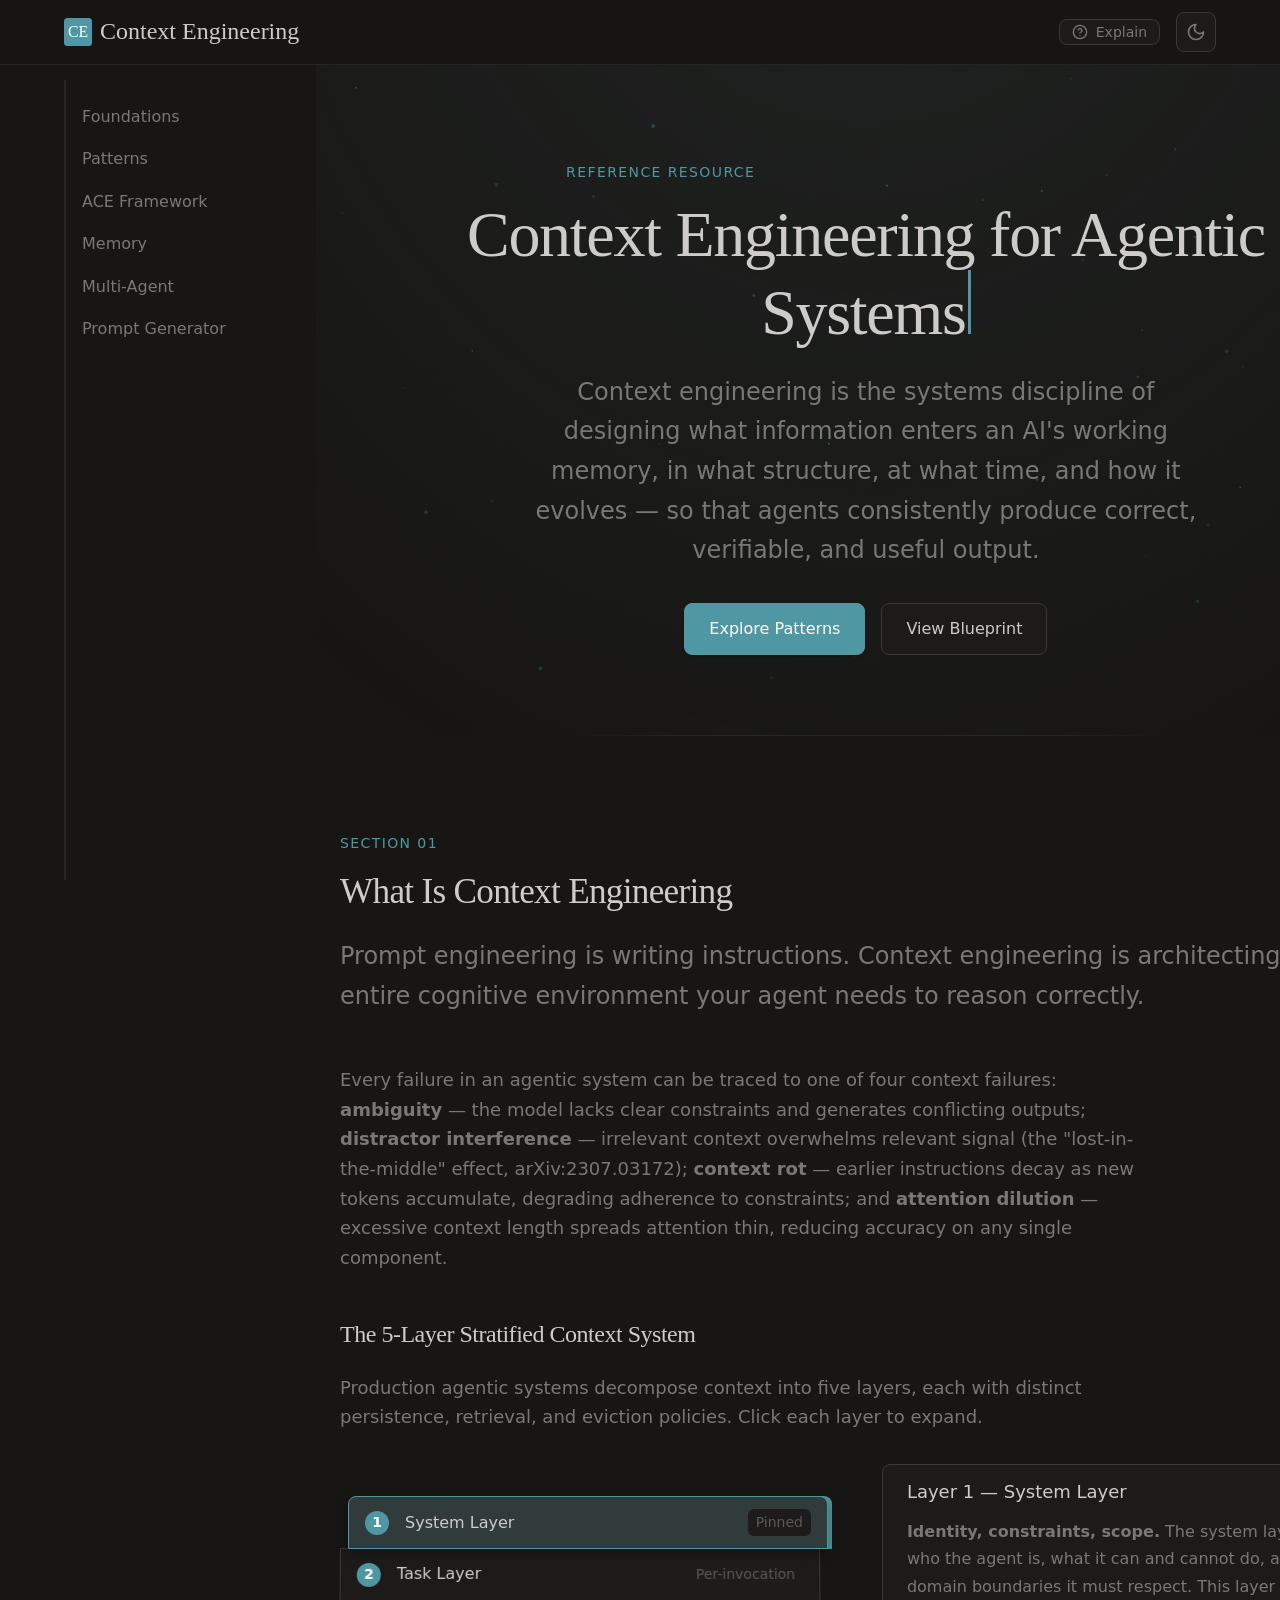
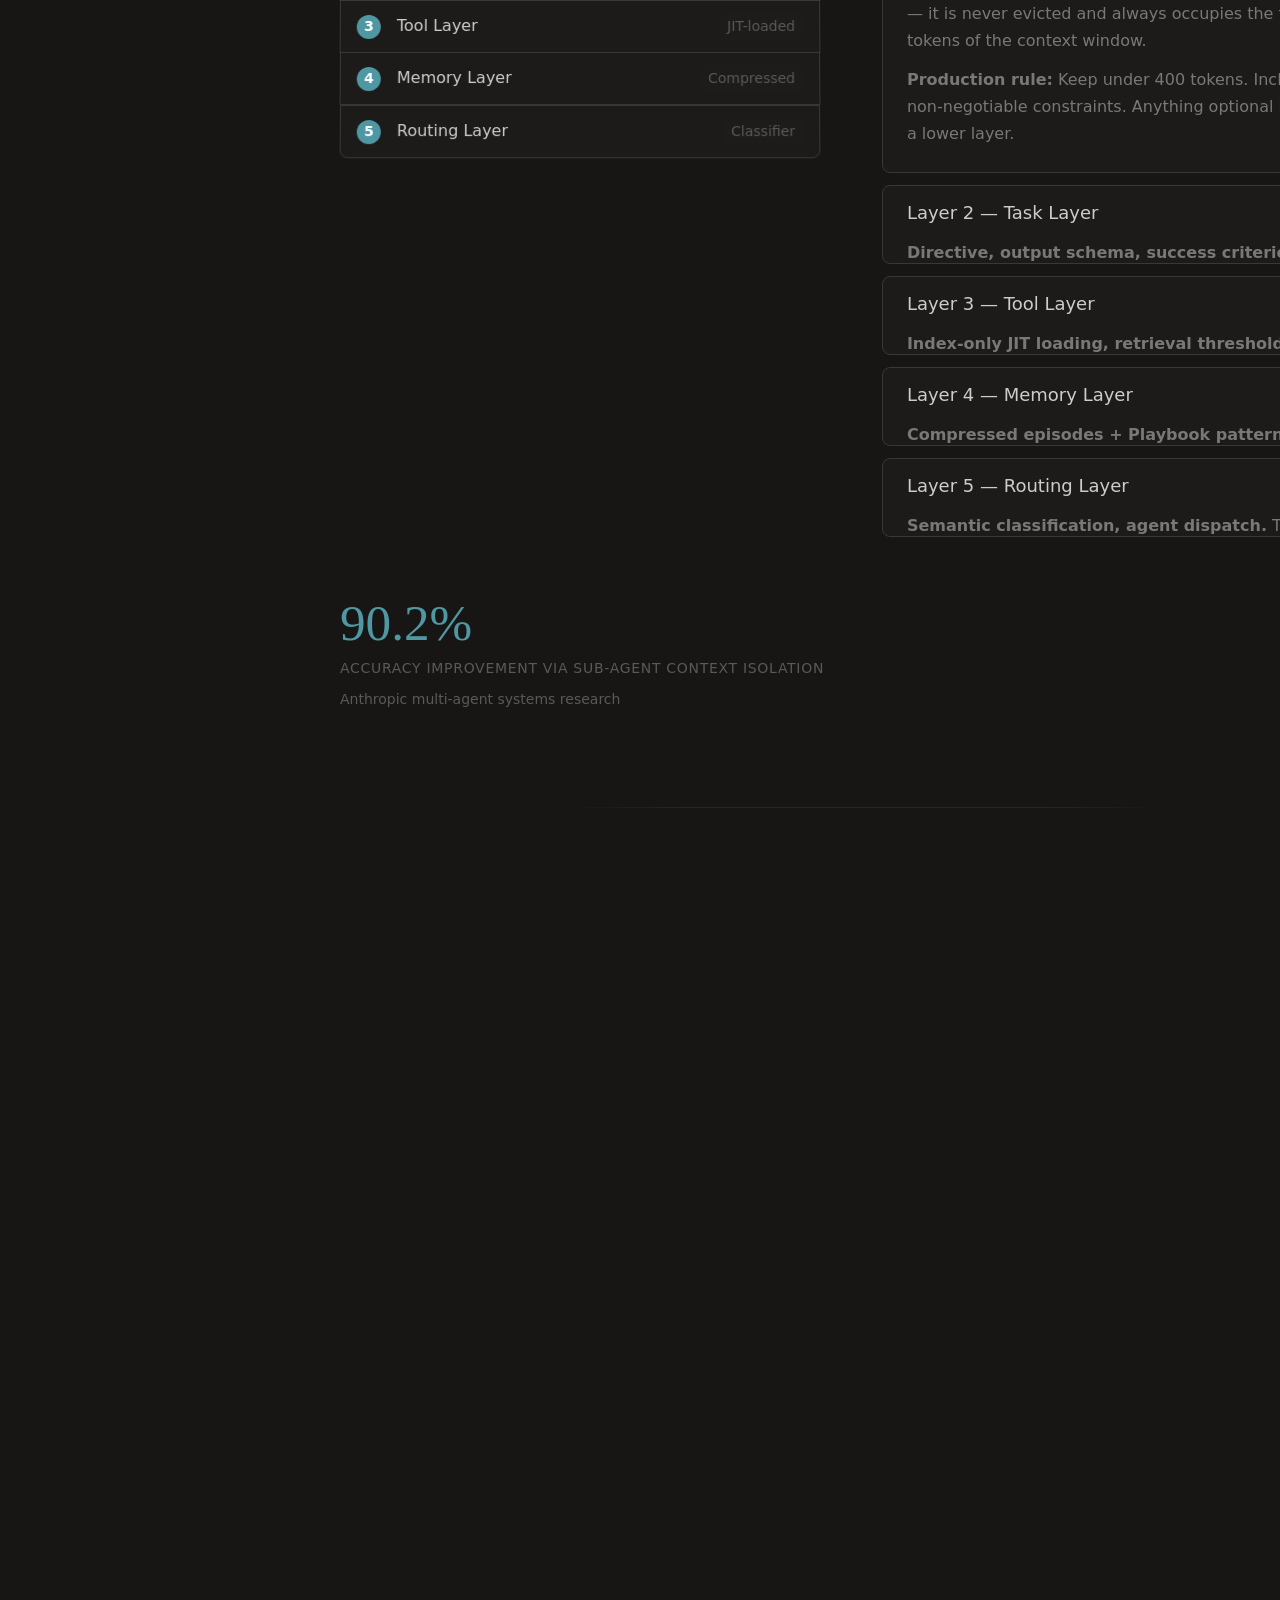
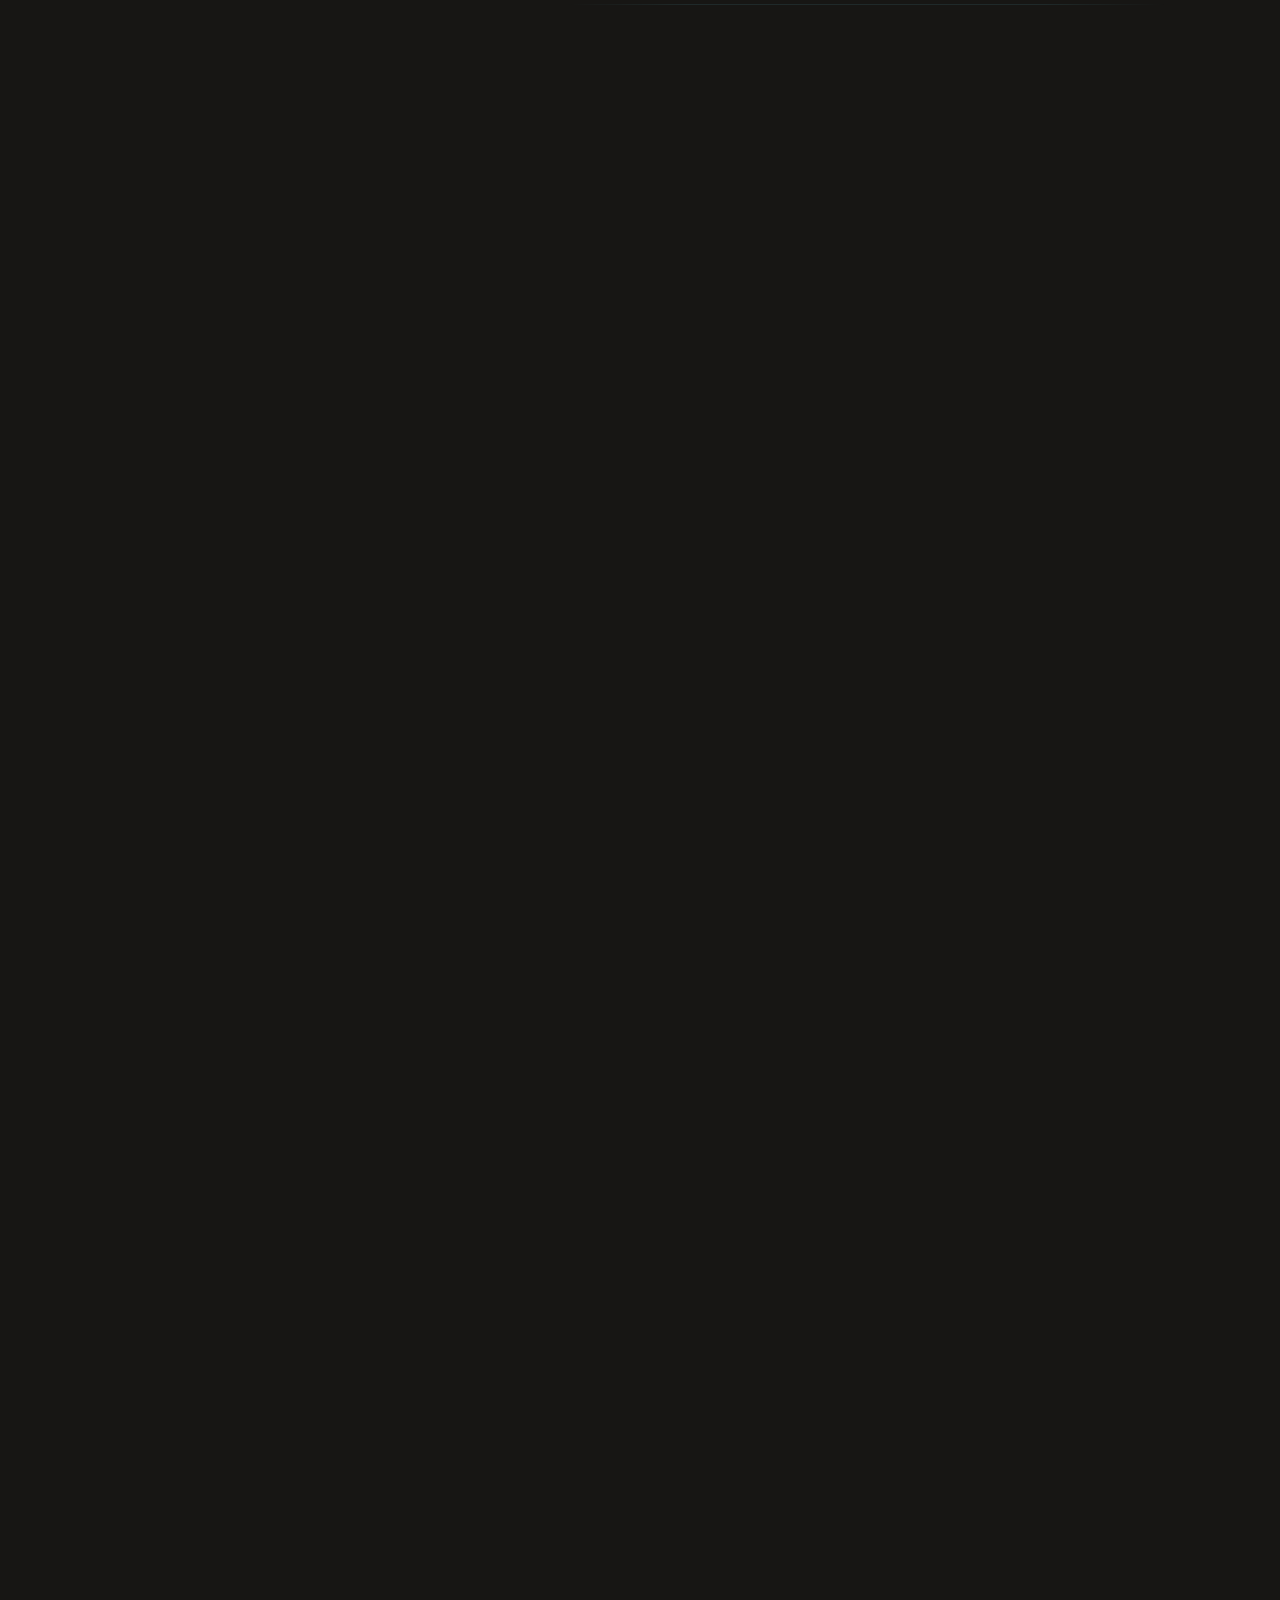
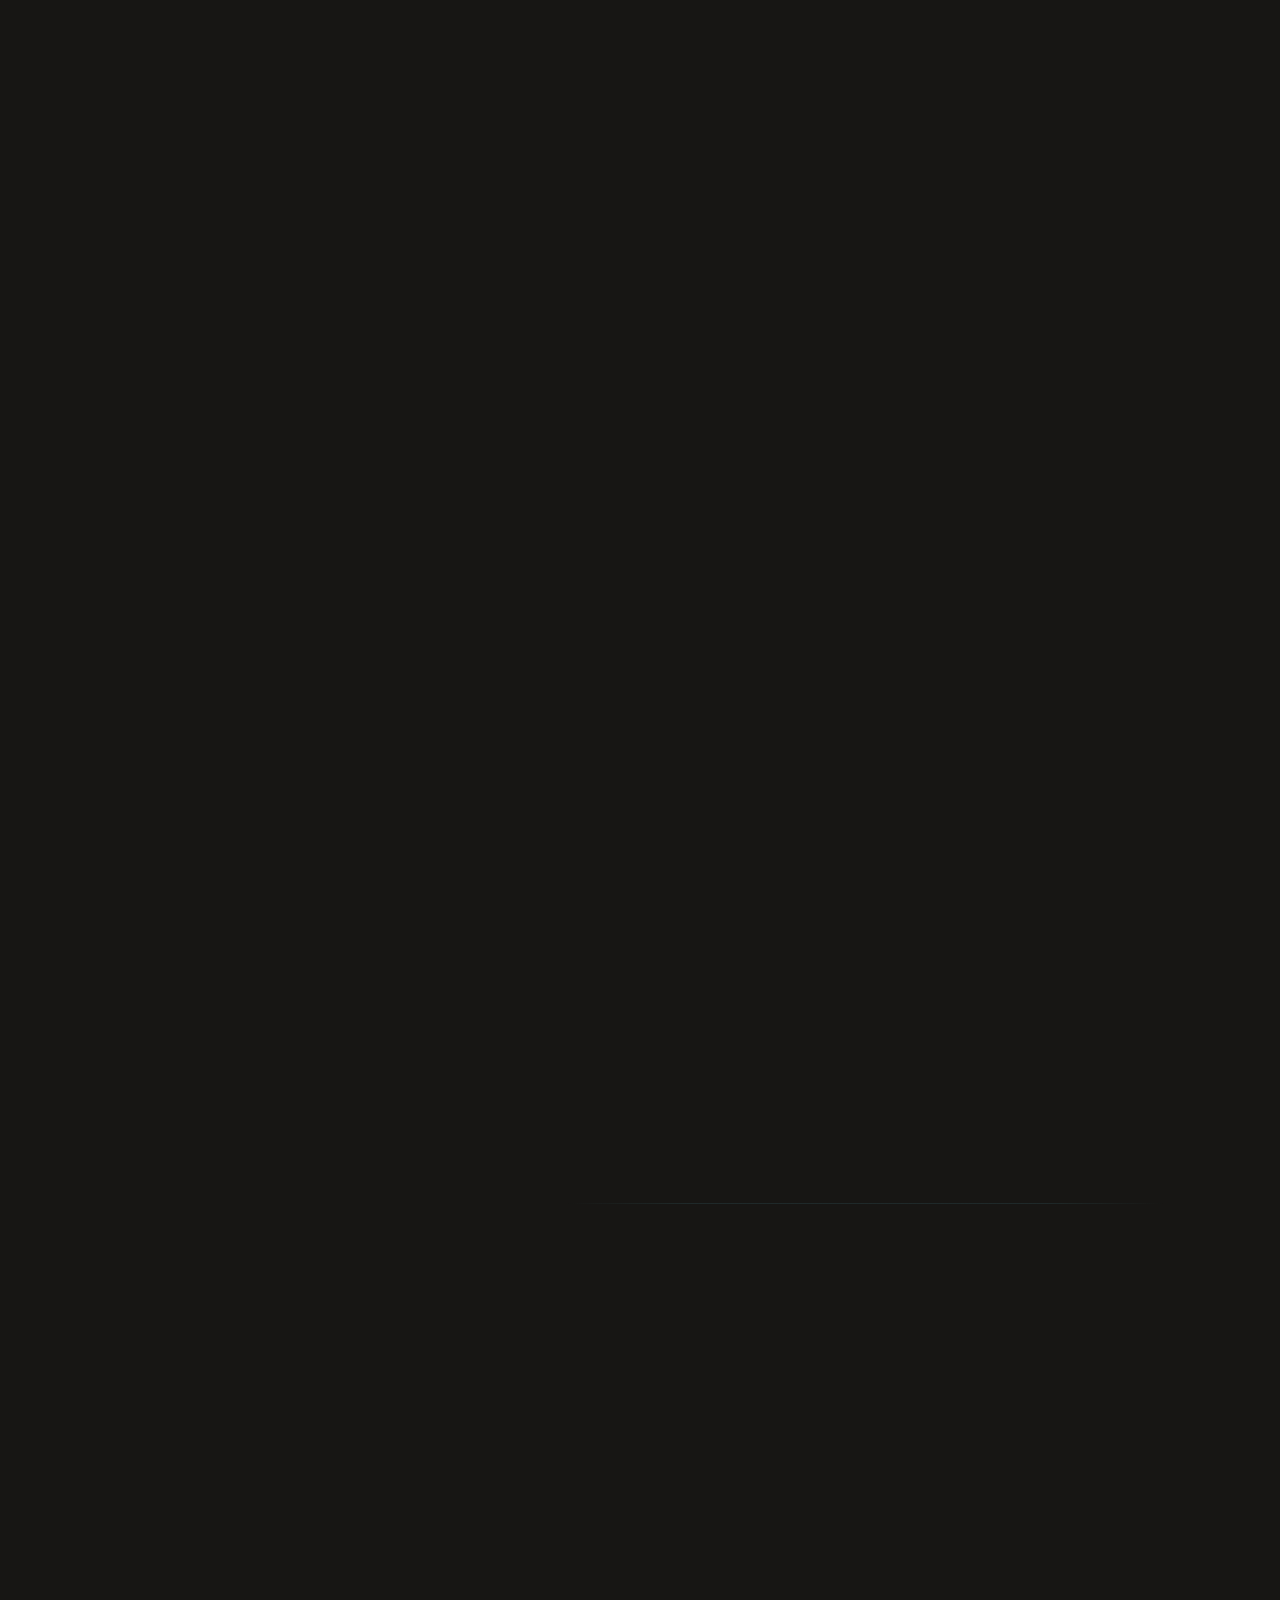
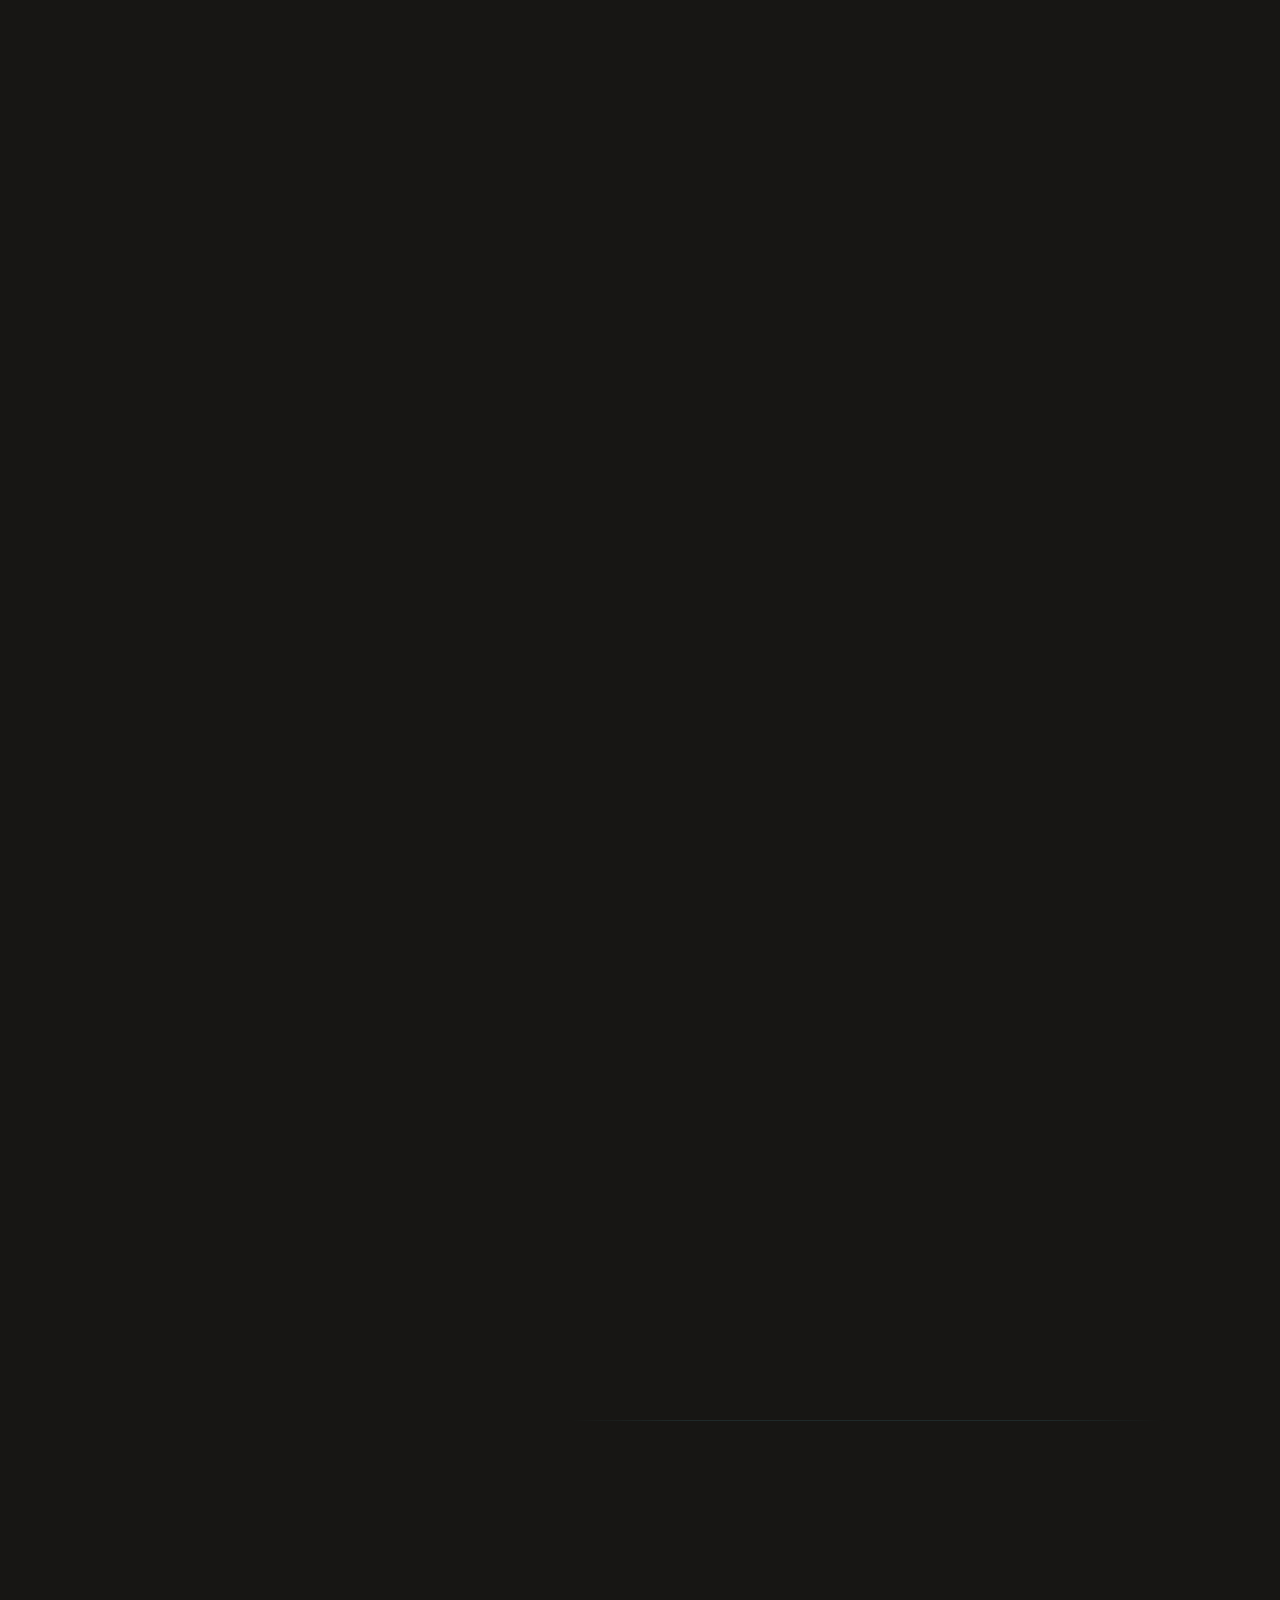
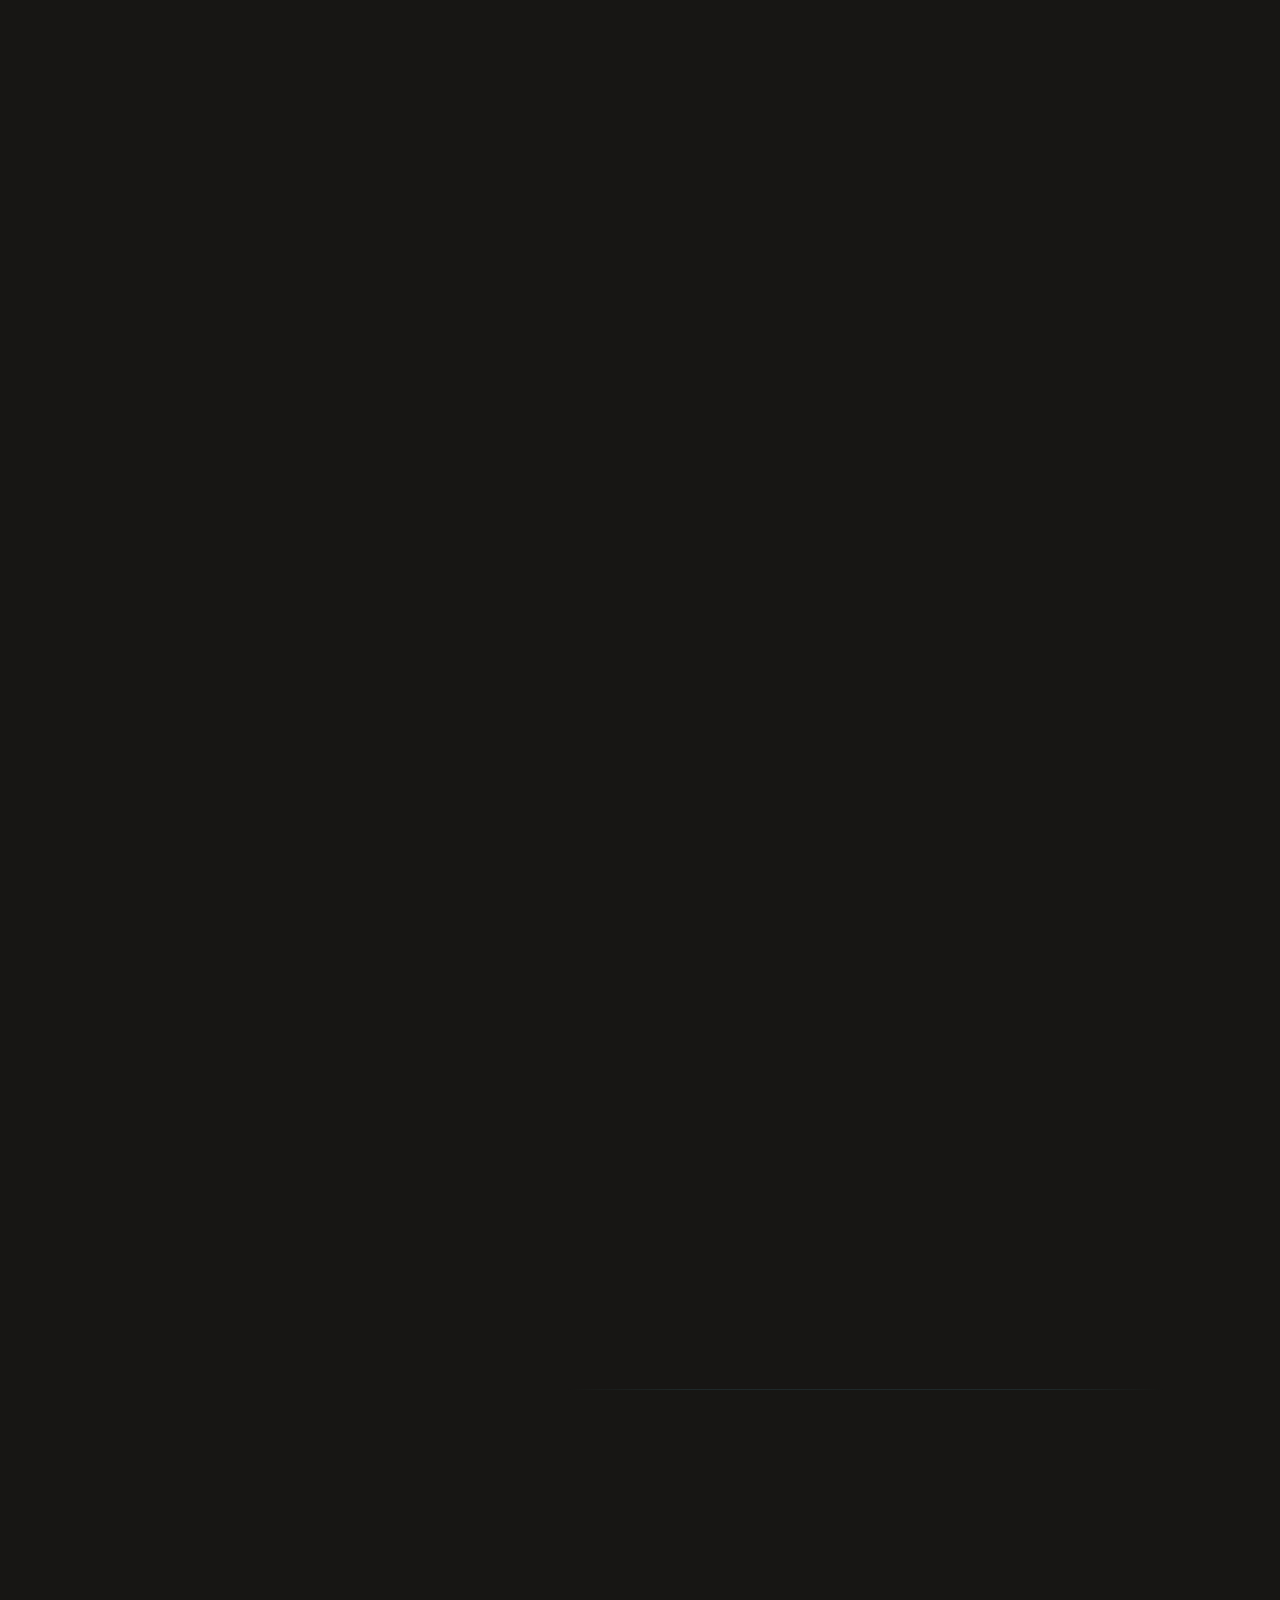
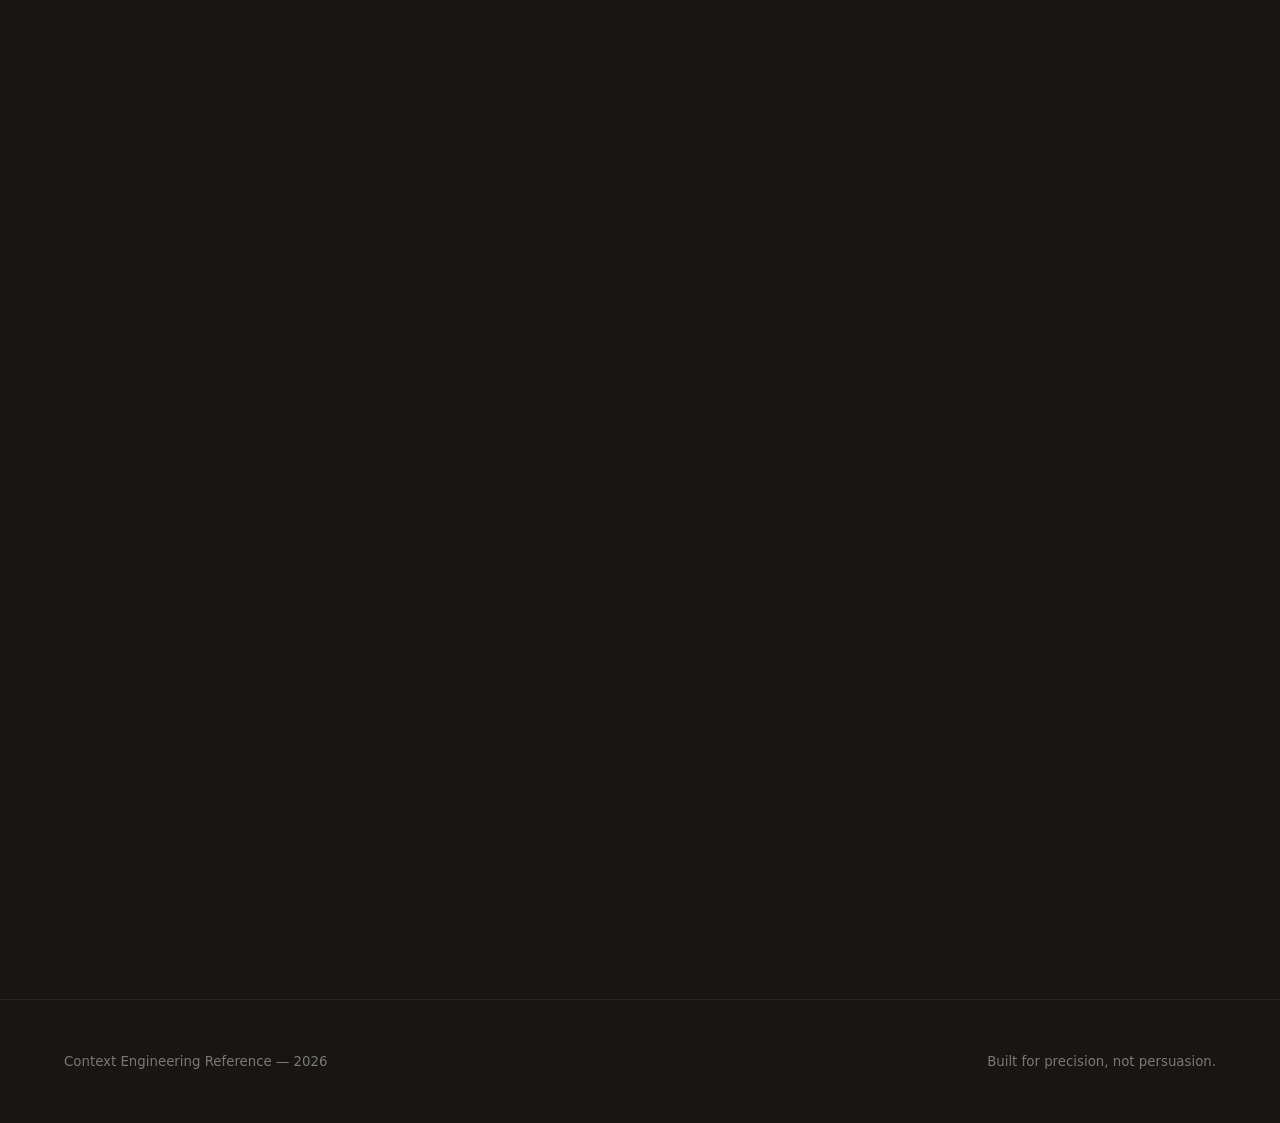
==== commit d551fd47: "Add infinite wiki jargon explainer: auto-detect tech terms, hover tooltips with plain-English defini" ====
--- a/index.html
+++ b/index.html
@@ -43,6 +43,14 @@
         <span>Context Engineering</span>
       </a>
       <div class="header-actions">
+        <button class="jargon-toggle" id="jargonToggle" aria-label="Toggle jargon explanations" aria-pressed="false" data-tooltip="Explain tech terms">
+          <svg viewBox="0 0 24 24" fill="none" stroke="currentColor" stroke-width="2" stroke-linecap="round" stroke-linejoin="round" aria-hidden="true">
+            <circle cx="12" cy="12" r="10"/>
+            <path d="M9.09 9a3 3 0 0 1 5.83 1c0 2-3 3-3 3"/>
+            <path d="M12 17h.01"/>
+          </svg>
+          <span class="jargon-toggle-label">Explain</span>
+        </button>
         <button class="theme-toggle" id="themeToggle" aria-label="Toggle dark/light mode" aria-pressed="true">
           <svg id="moonIcon" class="icon-visible" viewBox="0 0 24 24" fill="none" stroke="currentColor" stroke-width="2" stroke-linecap="round" stroke-linejoin="round" aria-hidden="true">
             <path d="M12 3a6 6 0 0 0 9 9 9 9 0 1 1-9-9Z"/>
@@ -879,6 +887,18 @@
     </svg>
   </button>
 
+  <div class="jargon-panel" id="jargonPanel" role="tooltip" aria-hidden="true" aria-live="polite">
+    <div class="jargon-panel-term">
+      <span id="jargonPanelTerm"></span>
+      <button class="jargon-panel-close" id="jargonPanelClose" aria-label="Close explanation">&times;</button>
+    </div>
+    <div class="jargon-panel-body" id="jargonPanelBody"></div>
+    <div class="jargon-panel-see-also" id="jargonPanelSeeAlso" style="display:none;">
+      <p class="jargon-panel-see-also-label">See also</p>
+      <div id="jargonPanelLinks"></div>
+    </div>
+  </div>
+
   <script src="app.js"></script>
 </body>
 </html>
--- a/styles.css
+++ b/styles.css
@@ -1197,6 +1197,158 @@
   transform: translateX(-50%) translateY(0);
 }
 
+/* --- Jargon Explainer System --- */
+.jargon-term {
+  border-bottom: 1.5px dotted var(--color-primary);
+  cursor: help;
+  transition: background var(--transition-fast) var(--easing),
+              color var(--transition-fast) var(--easing);
+}
+
+.jargon-term:hover,
+.jargon-term.focus {
+  background: var(--color-primary-highlight);
+  border-bottom-style: solid;
+}
+
+.jargon-panel {
+  position: fixed;
+  z-index: 300;
+  width: 340px;
+  max-width: calc(100vw - 32px);
+  background: var(--color-surface);
+  border: 1px solid var(--color-border);
+  border-radius: var(--radius-lg);
+  box-shadow: var(--shadow-lg);
+  padding: var(--space-6);
+  opacity: 0;
+  visibility: hidden;
+  transform: translateY(6px);
+  transition: opacity var(--transition-fast) var(--easing),
+              transform var(--transition-fast) var(--easing),
+              visibility var(--transition-fast) var(--easing);
+  pointer-events: auto;
+  font-size: var(--text-sm);
+  line-height: 1.55;
+}
+
+.jargon-panel.visible {
+  opacity: 1;
+  visibility: visible;
+  transform: translateY(0);
+}
+
+.jargon-panel-term {
+  font-family: var(--font-display);
+  font-size: var(--text-base);
+  font-weight: 500;
+  color: var(--color-primary);
+  margin-bottom: var(--space-3);
+  display: flex;
+  align-items: center;
+  justify-content: space-between;
+}
+
+.jargon-panel-close {
+  width: 28px;
+  height: 28px;
+  display: flex;
+  align-items: center;
+  justify-content: center;
+  border: 1px solid var(--color-border);
+  border-radius: var(--radius-sm);
+  background: var(--color-surface-2);
+  color: var(--color-text-muted);
+  cursor: pointer;
+  font-size: var(--text-xs);
+  transition: all var(--transition-fast) var(--easing);
+  flex-shrink: 0;
+}
+
+.jargon-panel-close:hover {
+  border-color: var(--color-primary);
+  color: var(--color-primary);
+  background: var(--color-surface-offset);
+}
+
+.jargon-panel-body {
+  color: var(--color-text-muted);
+  margin-bottom: var(--space-4);
+}
+
+.jargon-panel-see-also {
+  border-top: 1px solid var(--color-divider);
+  padding-top: var(--space-3);
+}
+
+.jargon-panel-see-also-label {
+  font-size: var(--text-xs);
+  color: var(--color-text-faint);
+  text-transform: uppercase;
+  letter-spacing: 0.05em;
+  margin-bottom: var(--space-2);
+}
+
+.jargon-panel-see-also a {
+  display: inline-block;
+  margin: 0 var(--space-2) var(--space-1) 0;
+  font-size: var(--text-xs);
+  color: var(--color-primary);
+  border-bottom: 1px dotted var(--color-primary);
+  cursor: pointer;
+  text-decoration: none;
+  transition: color var(--transition-fast) var(--easing);
+}
+
+.jargon-panel-see-also a:hover {
+  color: var(--color-primary-hover);
+  border-bottom-style: solid;
+}
+
+/* --- Jargon Toggle Button --- */
+.jargon-toggle {
+  display: flex;
+  align-items: center;
+  gap: var(--space-2);
+  padding: var(--space-1) var(--space-3);
+  border: 1px solid var(--color-border);
+  border-radius: var(--radius-md);
+  background: var(--color-surface);
+  color: var(--color-text-muted);
+  cursor: pointer;
+  font-family: var(--font-body);
+  font-size: var(--text-xs);
+  font-weight: 500;
+  transition: all var(--transition-fast) var(--easing);
+  white-space: nowrap;
+}
+
+.jargon-toggle:hover {
+  border-color: var(--color-primary);
+  color: var(--color-primary);
+  background: var(--color-surface-2);
+}
+
+.jargon-toggle.active {
+  background: var(--color-primary-highlight);
+  border-color: var(--color-primary);
+  color: var(--color-primary);
+}
+
+.jargon-toggle svg {
+  width: 16px;
+  height: 16px;
+  flex-shrink: 0;
+}
+
+@media (max-width: 768px) {
+  .jargon-panel {
+    width: calc(100vw - 32px);
+    left: 16px !important;
+    right: 16px;
+  }
+}
+
 /* --- Scroll Animations --- */
 .reveal {
   opacity: 0;
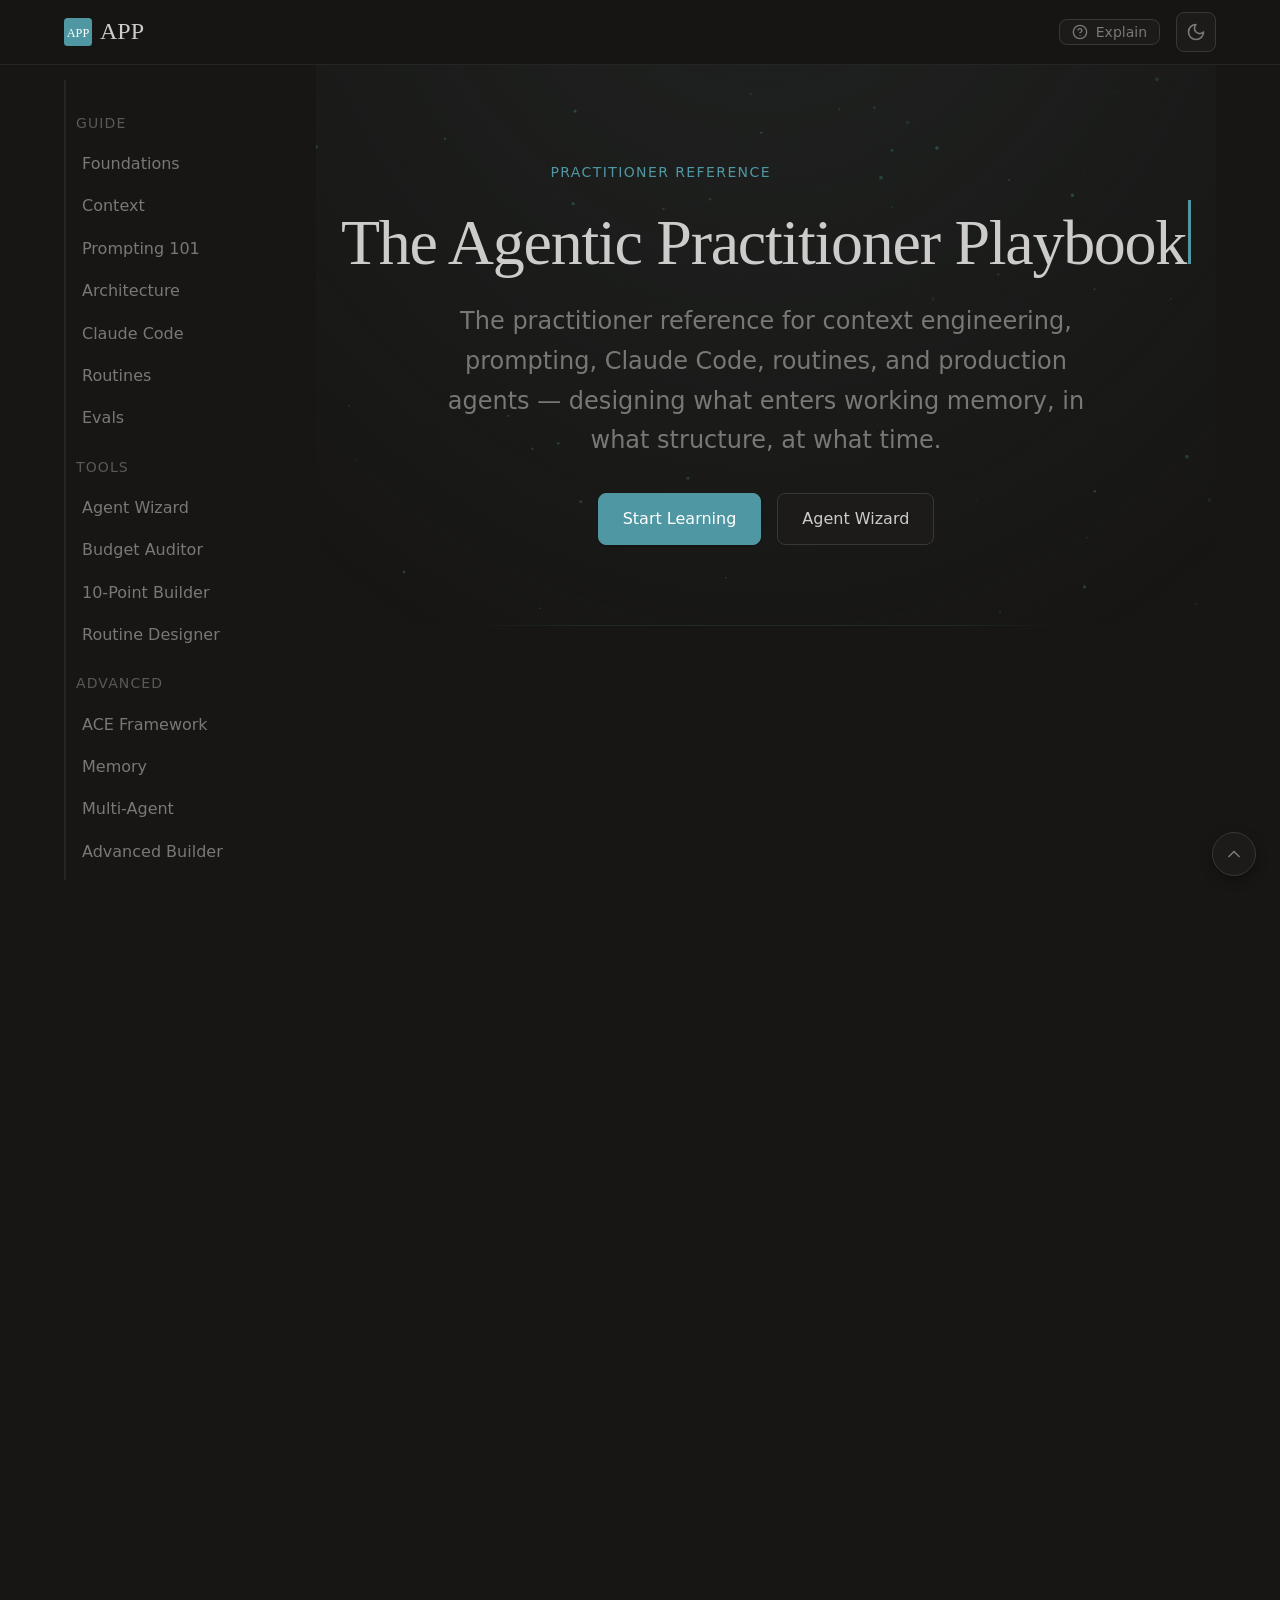
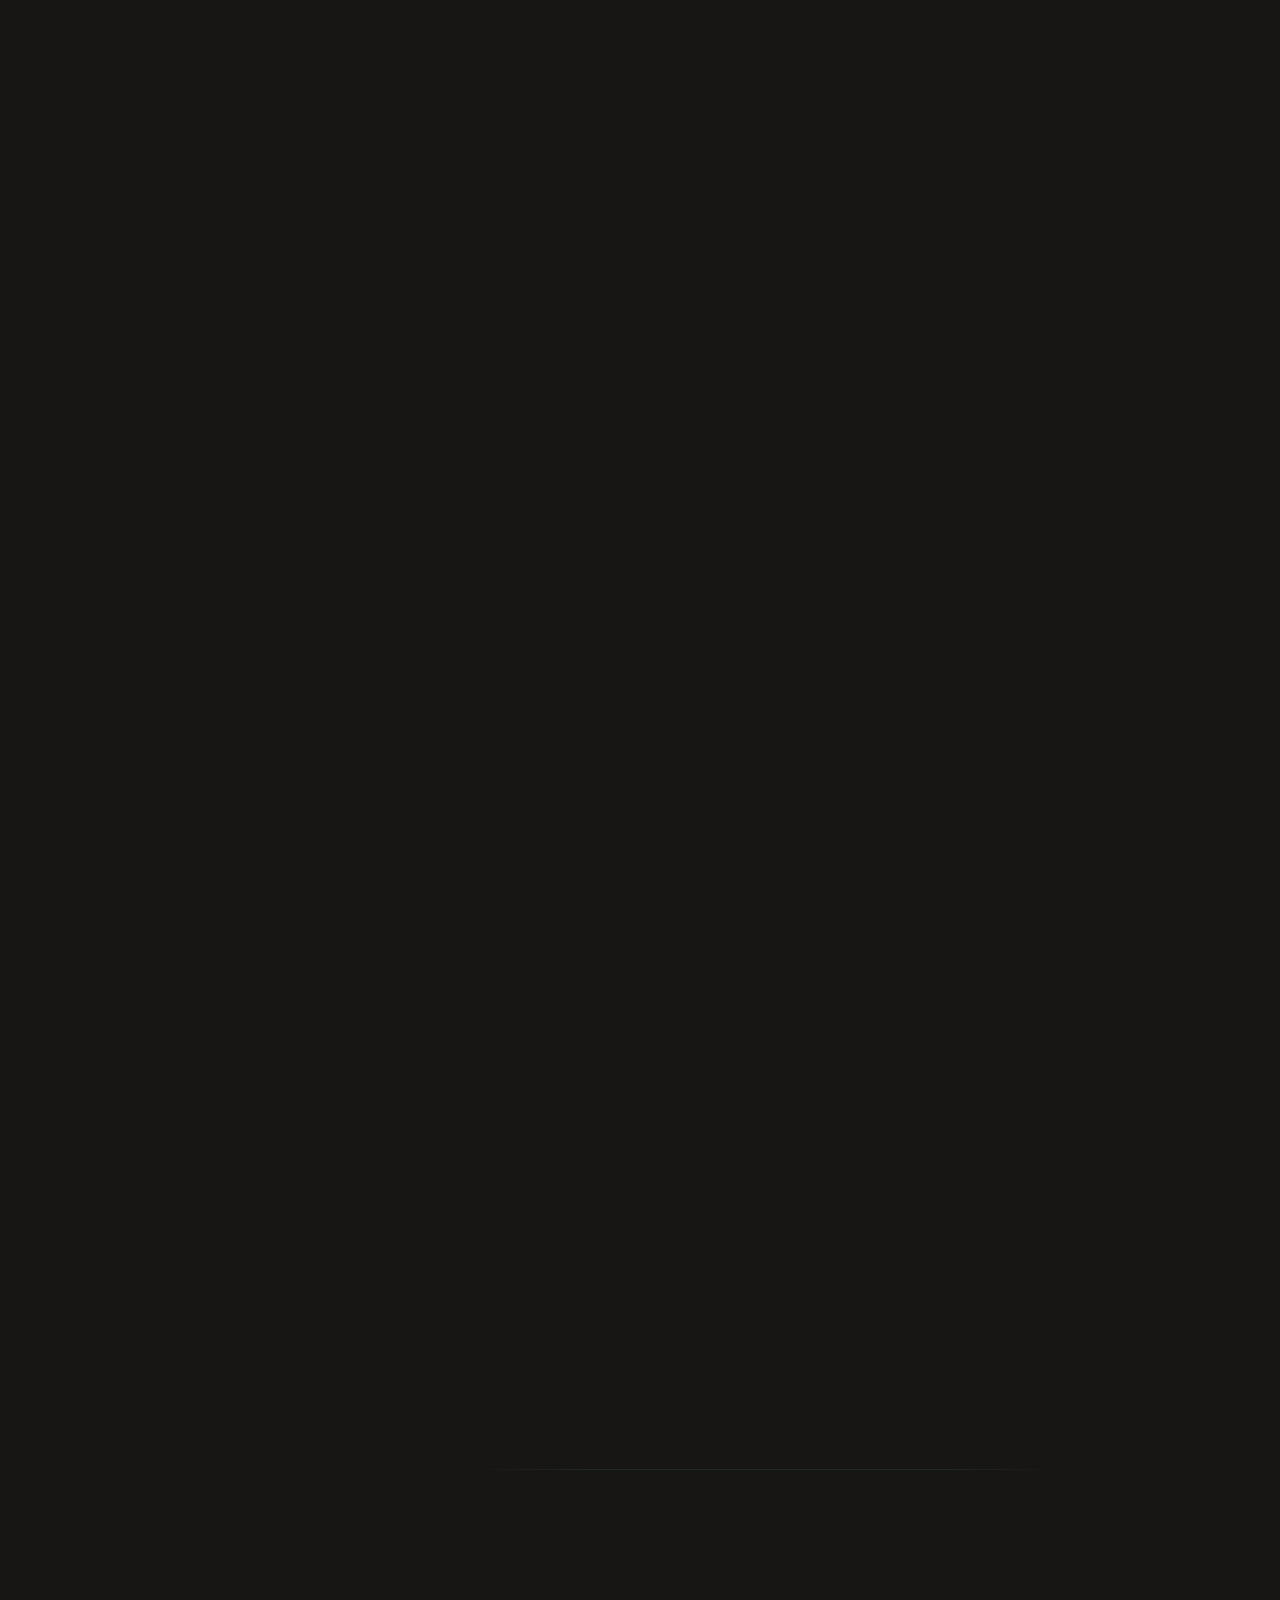
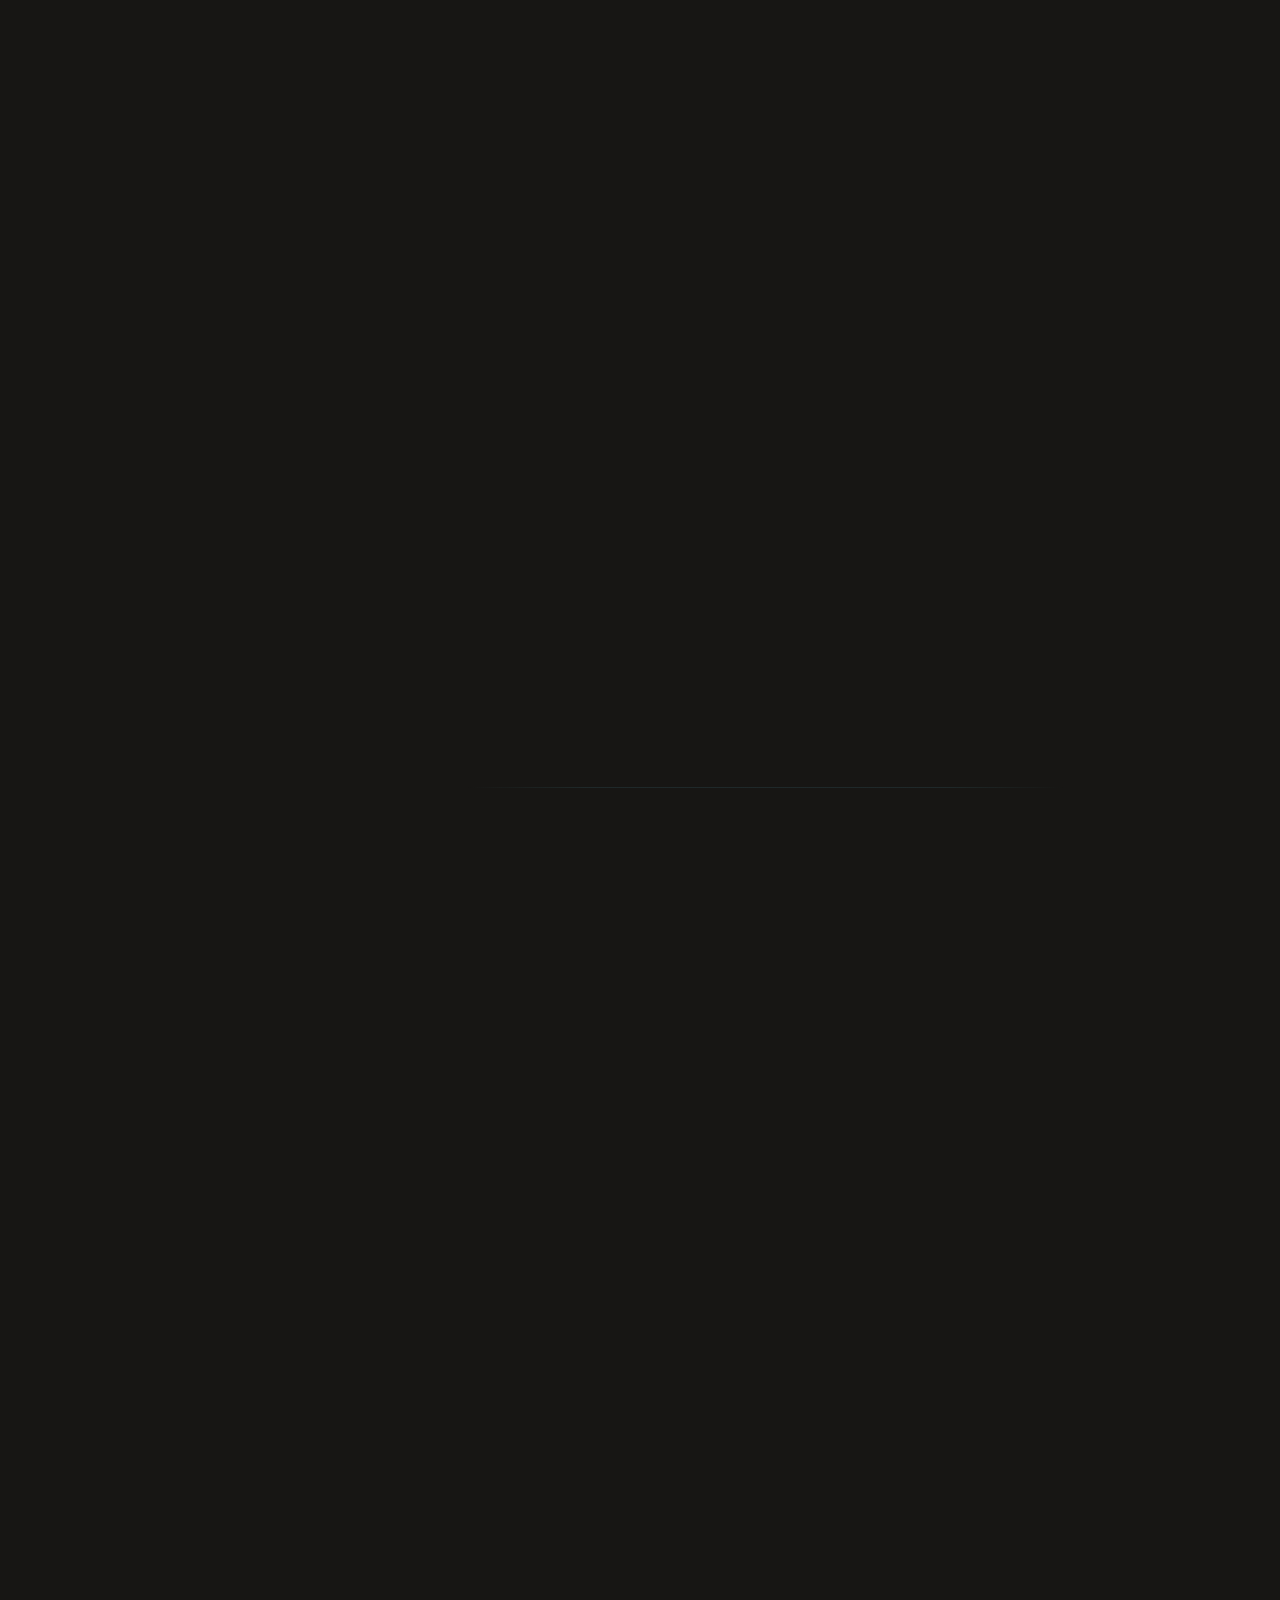
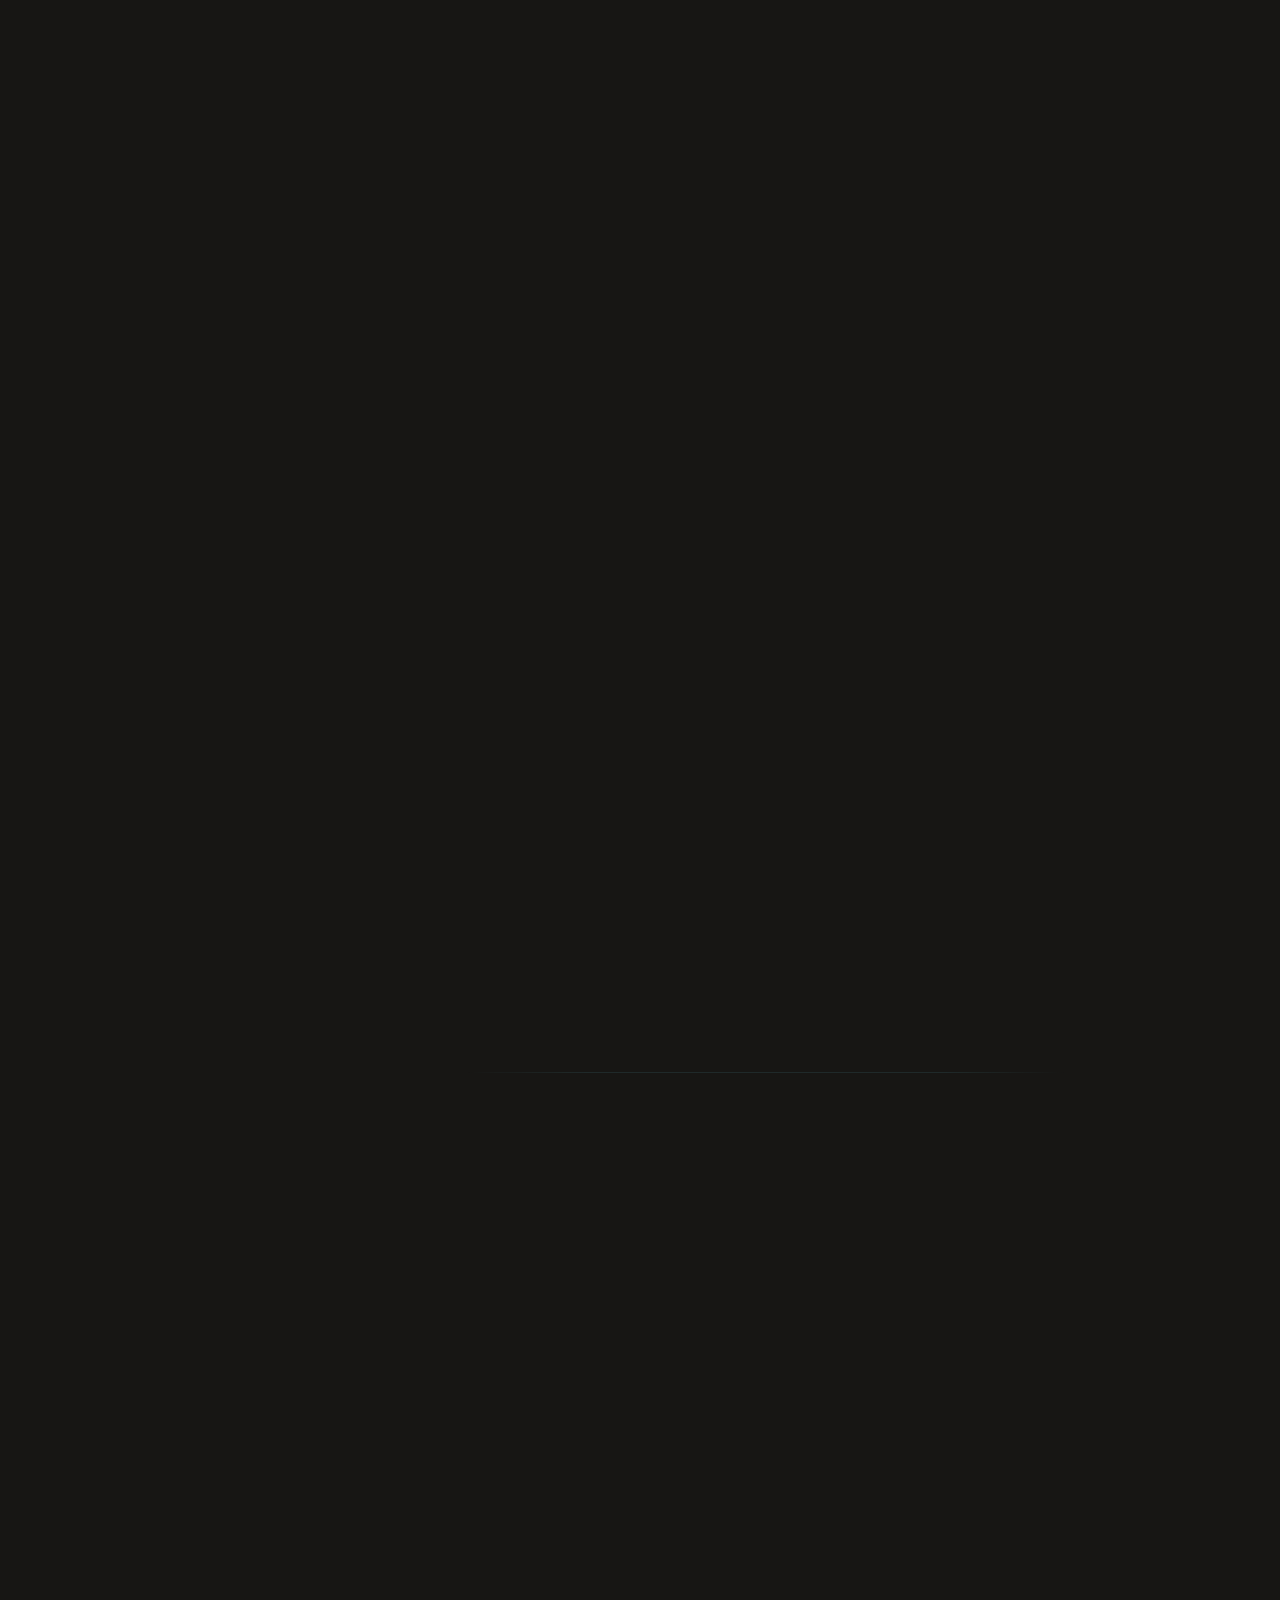
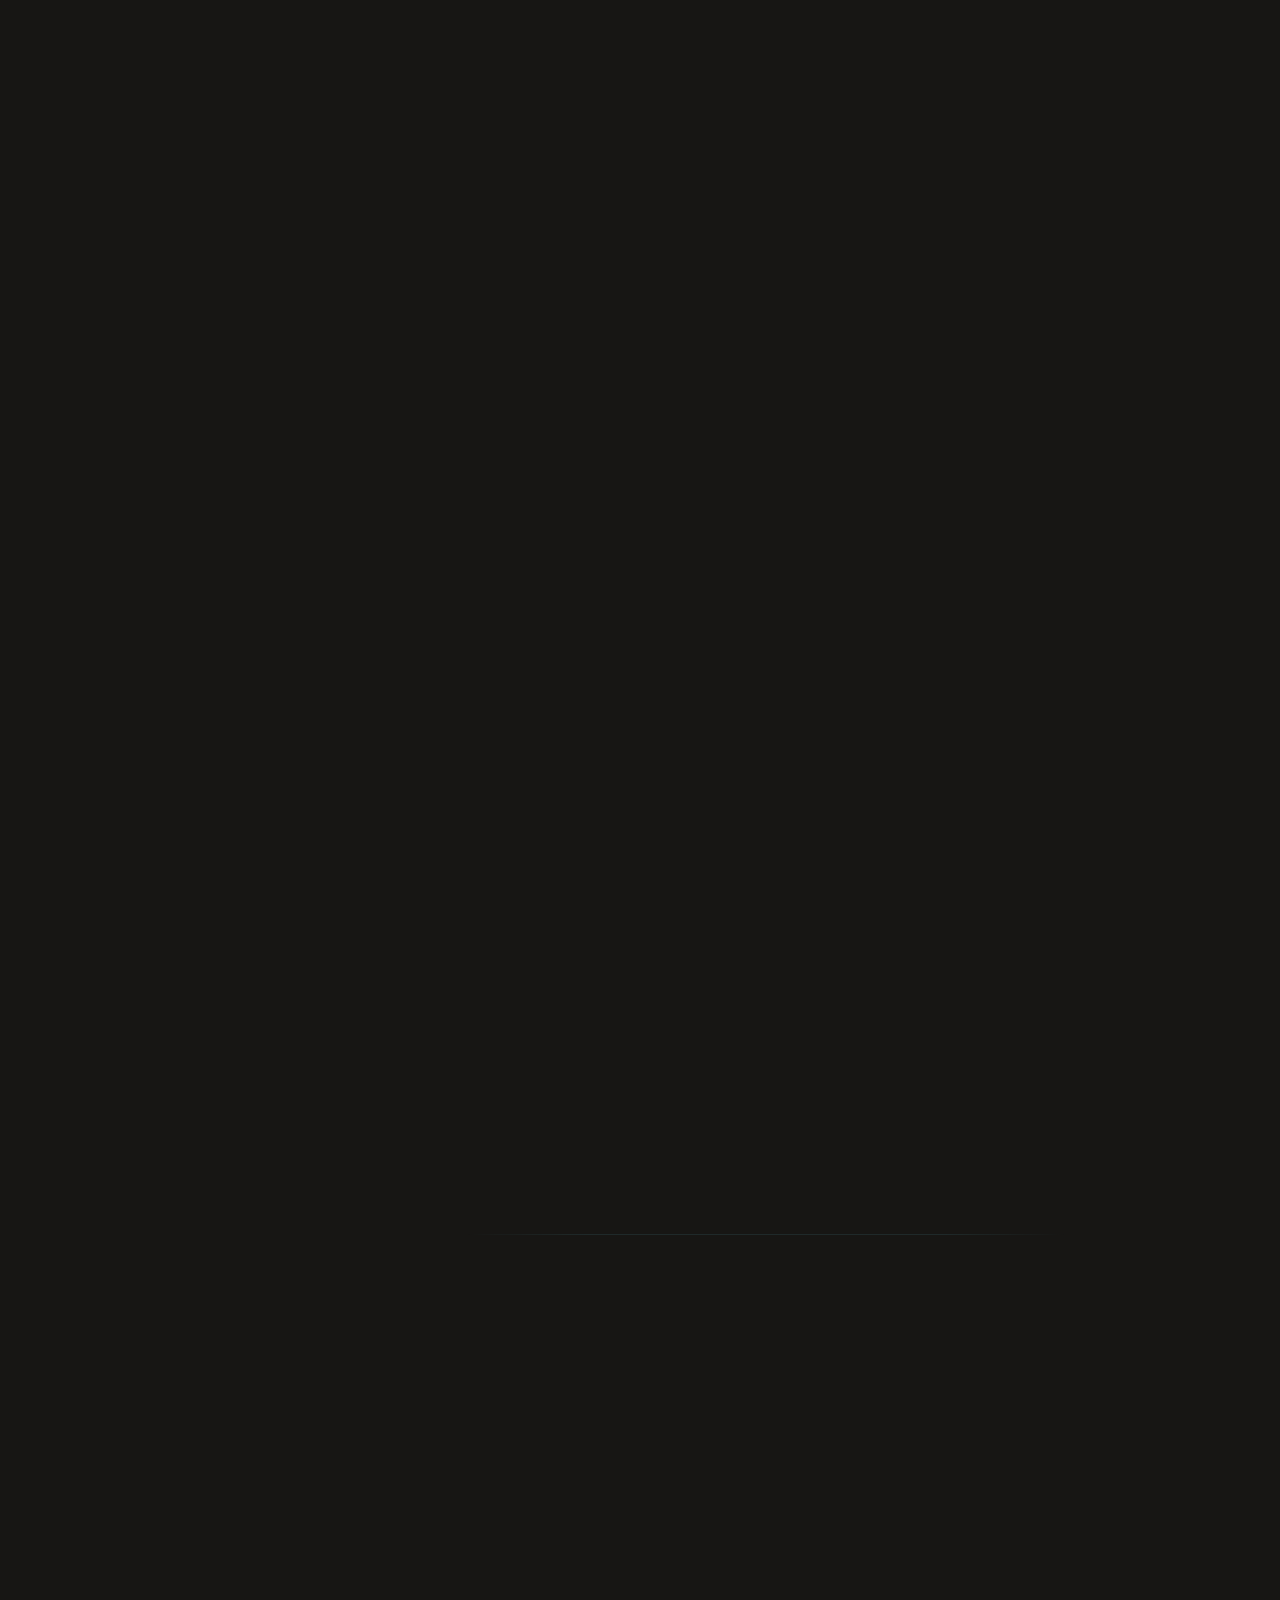
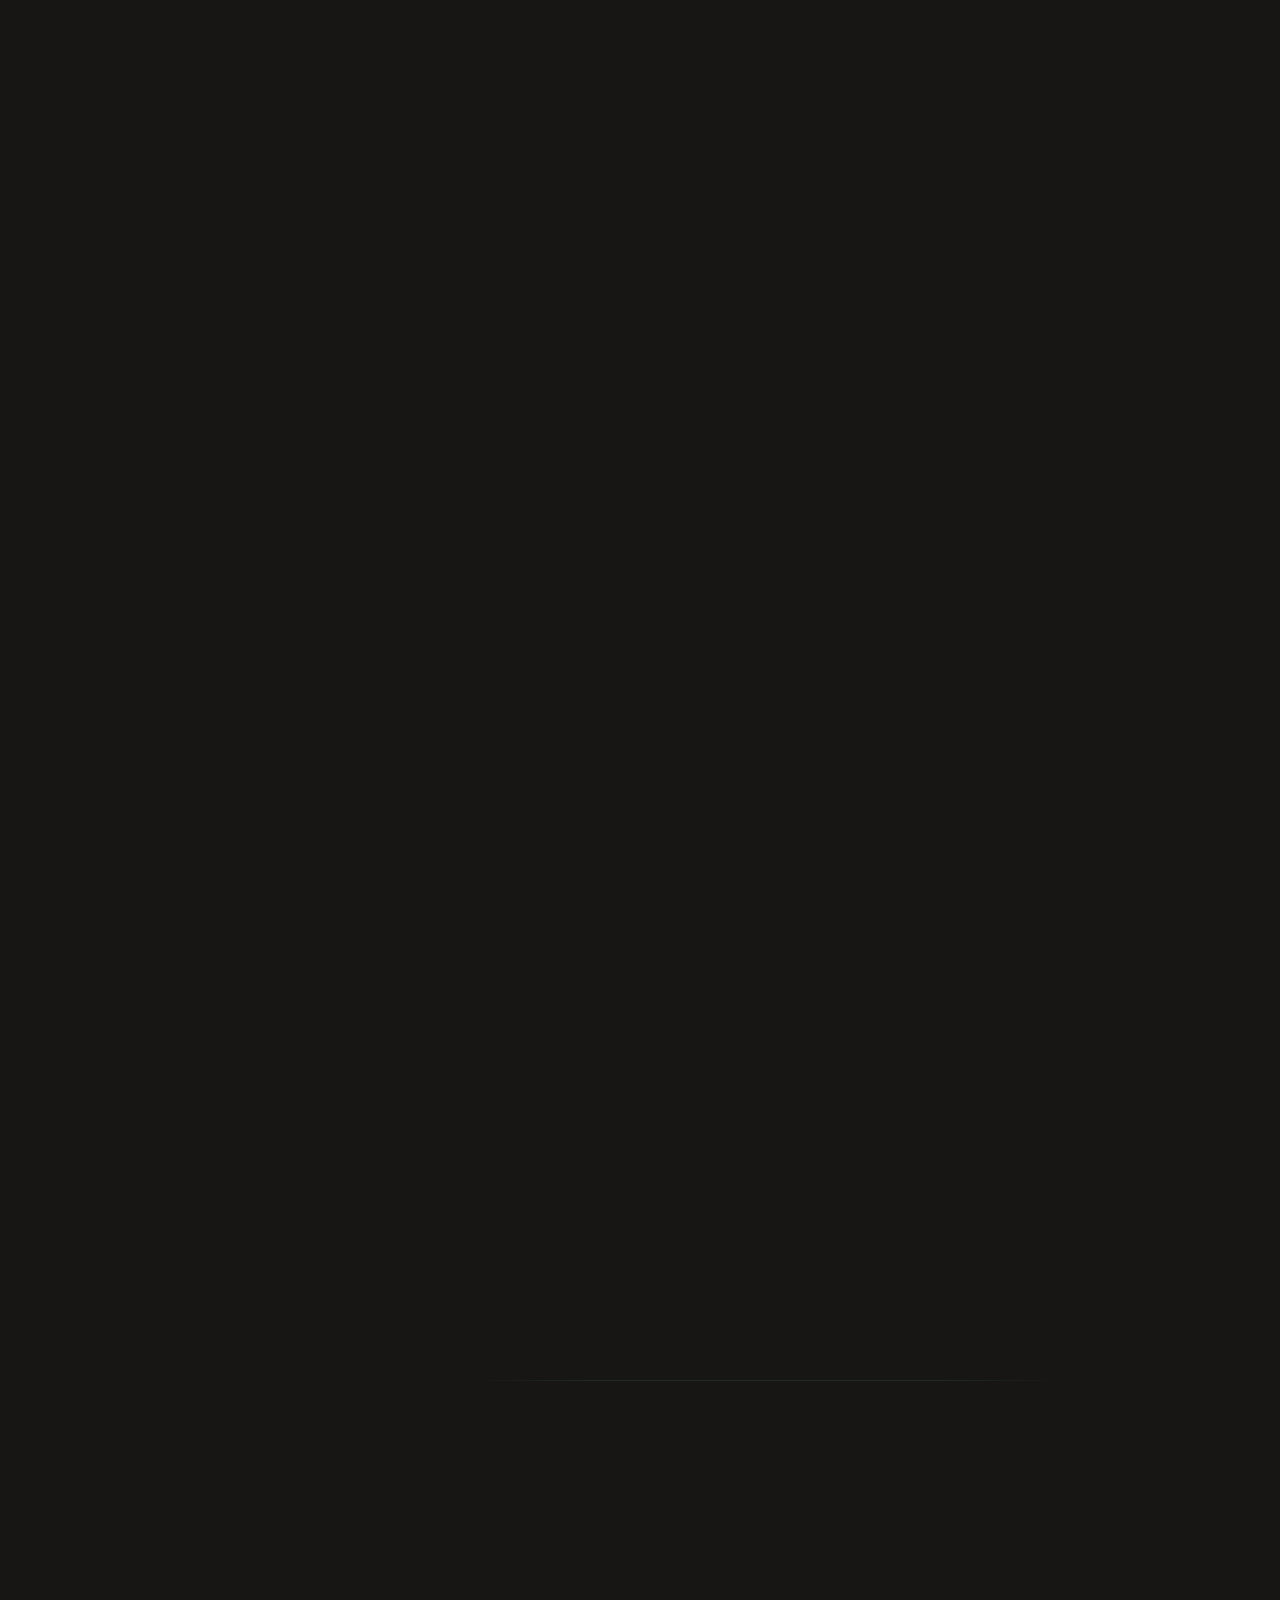
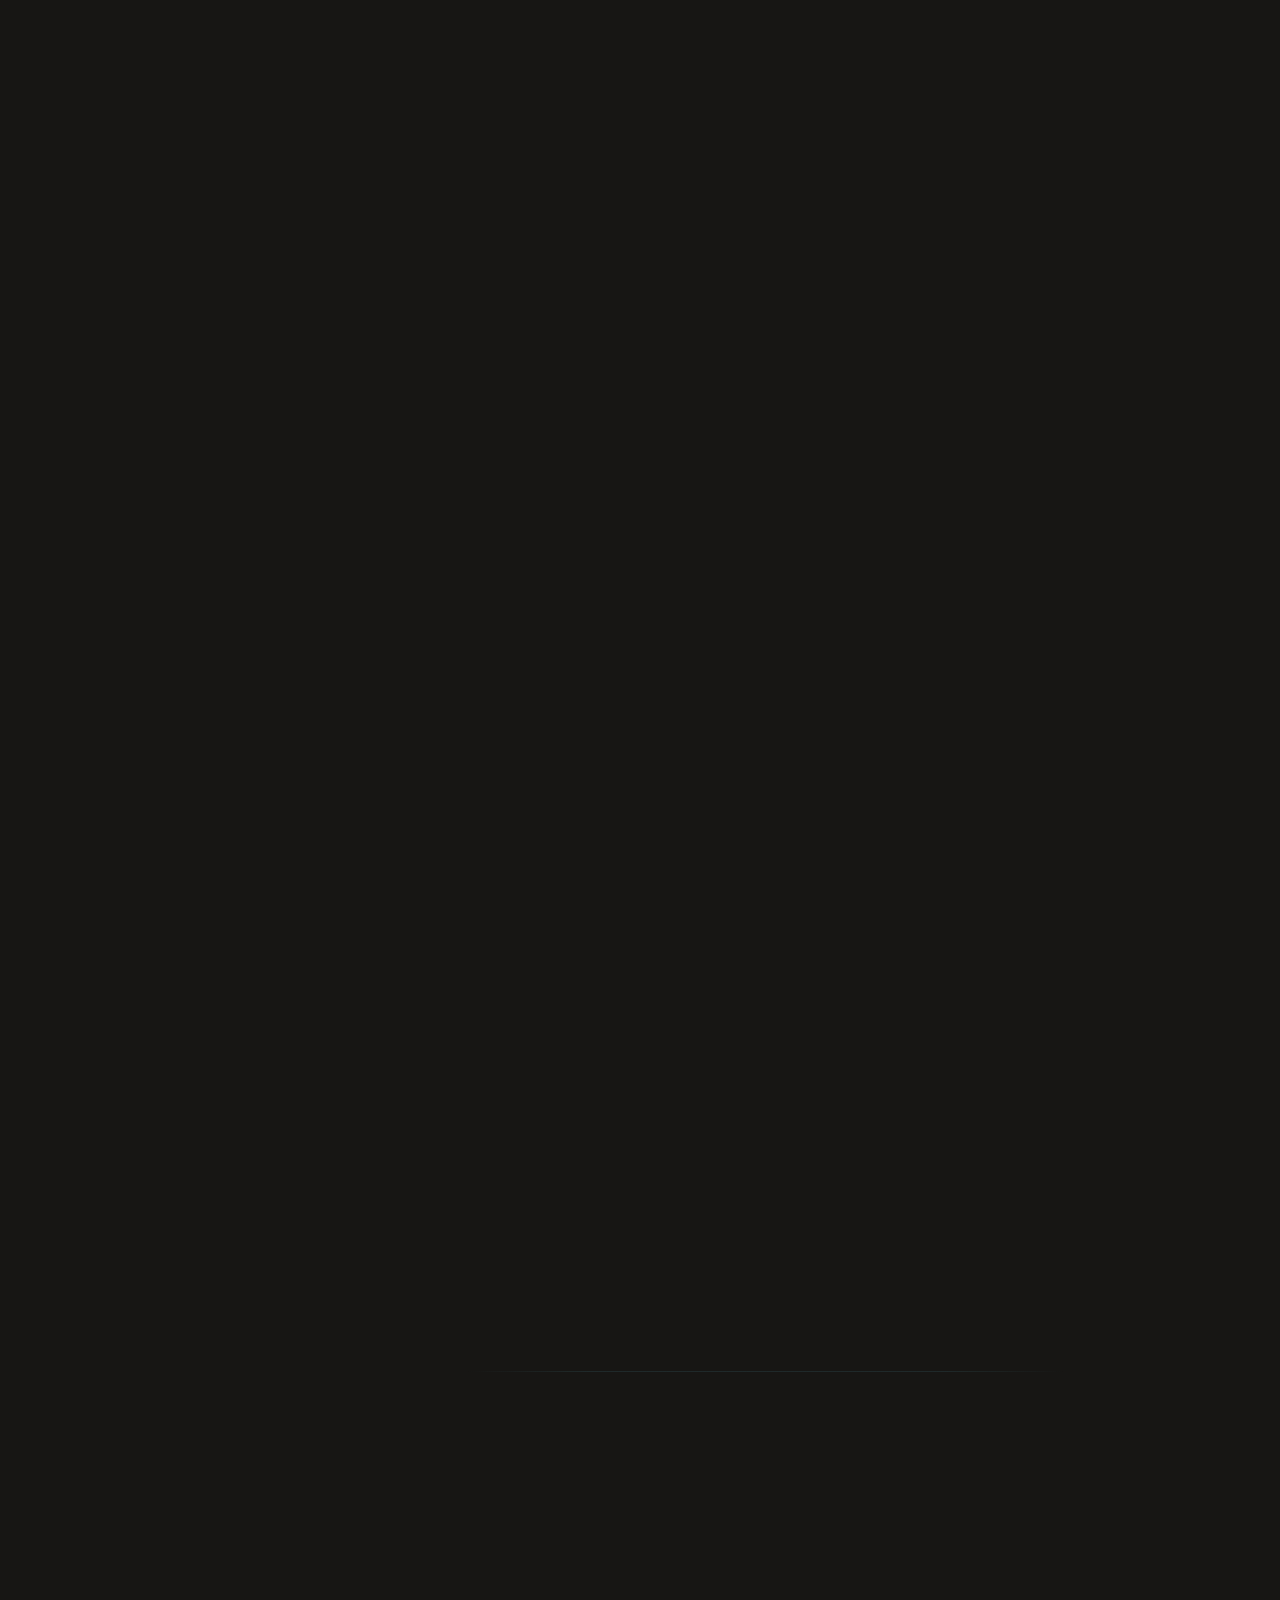
==== commit df56726f: "Add Agentic Practitioner Playbook site with guides and interactive tools. Synthesizes Anthropic work" ====
--- a/index.html
+++ b/index.html
@@ -3,21 +3,21 @@
 <head>
   <meta charset="UTF-8">
   <meta name="viewport" content="width=device-width, initial-scale=1.0">
-  <title>Context Engineering for Agentic Systems</title>
-  <meta name="description" content="The complete reference on context engineering for agentic AI systems. Patterns, frameworks, and production-ready implementations.">
+  <title>The Agentic Practitioner Playbook</title>
+  <meta name="description" content="Context Engineering, Prompting, Claude Code, and Production Agents. The practitioner reference for building agentic AI systems.">
   <meta name="theme-color" content="#171614" media="(prefers-color-scheme: dark)">
   <meta name="theme-color" content="#f7f6f2" media="(prefers-color-scheme: light)">
 
-  <meta property="og:title" content="Context Engineering for Agentic Systems">
-  <meta property="og:description" content="The complete reference on context engineering for agentic AI systems. Patterns, frameworks, and production-ready implementations.">
+  <meta property="og:title" content="The Agentic Practitioner Playbook">
+  <meta property="og:description" content="Context Engineering · Prompting · Claude Code · Production Agents. Patterns, tools, and production-ready implementations.">
   <meta property="og:type" content="website">
   <meta property="og:url" content="https://context-engineering-site.vercel.app/">
   <meta property="og:image" content="https://context-engineering-site.vercel.app/favicon.ico">
   <meta name="twitter:card" content="summary_large_image">
-  <meta name="twitter:title" content="Context Engineering for Agentic Systems">
-  <meta name="twitter:description" content="The complete reference on context engineering for agentic AI systems.">
-
-  <meta http-equiv="Content-Security-Policy" content="default-src 'self'; script-src 'self'; style-src 'self' 'unsafe-inline' https://fonts.googleapis.com https://api.fontshare.com; font-src https://fonts.gstatic.com https://api.fontshare.com; img-src 'self' data:; connect-src 'self';">
+  <meta name="twitter:title" content="The Agentic Practitioner Playbook">
+  <meta name="twitter:description" content="Context Engineering · Prompting · Claude Code · Production Agents.">
+
+  <meta http-equiv="Content-Security-Policy" content="default-src 'self'; script-src 'self'; style-src 'self' 'unsafe-inline' https://fonts.googleapis.com https://api.fontshare.com; font-src https://fonts.gstatic.com https://api.fontshare.com https://cdn.fontshare.com; img-src 'self' data:; connect-src 'self';">
 
   <link rel="preconnect" href="https://fonts.googleapis.com">
   <link rel="preconnect" href="https://fonts.gstatic.com" crossorigin>
@@ -27,7 +27,7 @@
   <link href="https://fonts.googleapis.com/css2?family=JetBrains+Mono:wght@400;500&display=swap" rel="stylesheet">
   <link rel="stylesheet" href="styles.css">
   <link rel="canonical" href="https://context-engineering-site.vercel.app/">
-  <link rel="icon" href="data:image/svg+xml,%3Csvg xmlns='http://www.w3.org/2000/svg' width='32' height='32' viewBox='0 0 32 32'%3E%3Crect width='32' height='32' rx='4' fill='%2301696f'/%3E%3Ctext x='16' y='22' font-family='Instrument+Serif' font-size='18' fill='white' text-anchor='middle'%3ECE%3C/text%3E%3C/svg%3E">
+  <link rel="icon" href="data:image/svg+xml,%3Csvg xmlns='http://www.w3.org/2000/svg' width='32' height='32' viewBox='0 0 32 32'%3E%3Crect width='32' height='32' rx='4' fill='%2301696f'/%3E%3Ctext x='16' y='22' font-family='Instrument%20Serif' font-size='14' fill='white' text-anchor='middle'%3EAPP%3C/text%3E%3C/svg%3E">
 </head>
 <body>
   <div class="reading-progress" id="readingProgress" aria-hidden="true"></div>
@@ -35,12 +35,12 @@
 
   <header class="site-header">
     <div class="container">
-      <a href="#" class="logo" aria-label="Context Engineering — Home">
+      <a href="#" class="logo" aria-label="The Agentic Practitioner Playbook — Home">
         <svg viewBox="0 0 32 32" fill="none" xmlns="http://www.w3.org/2000/svg" aria-hidden="true">
           <rect width="32" height="32" rx="4" fill="currentColor" style="color: var(--color-primary);"/>
-          <text x="16" y="22" font-family="Instrument Serif" font-size="18" fill="white" text-anchor="middle">CE</text>
+          <text x="16" y="22" font-family="Instrument Serif" font-size="14" fill="white" text-anchor="middle">APP</text>
         </svg>
-        <span>Context Engineering</span>
+        <span>APP</span>
       </a>
       <div class="header-actions">
         <button class="jargon-toggle" id="jargonToggle" aria-label="Toggle jargon explanations" aria-pressed="false" data-tooltip="Explain tech terms">
@@ -77,12 +77,24 @@
       </svg>
     </button>
     <ul style="margin-top:var(--space-8);">
+      <li class="nav-group-label">Guide</li>
       <li><a href="#foundations" class="nav-link">Foundations</a></li>
-      <li><a href="#patterns" class="nav-link">Patterns</a></li>
+      <li><a href="#context" class="nav-link">Context</a></li>
+      <li><a href="#prompting101" class="nav-link">Prompting 101</a></li>
+      <li><a href="#architecture" class="nav-link">Architecture</a></li>
+      <li><a href="#claude-code" class="nav-link">Claude Code</a></li>
+      <li><a href="#routines" class="nav-link">Routines</a></li>
+      <li><a href="#evals" class="nav-link">Evals</a></li>
+      <li class="nav-group-label">Tools</li>
+      <li><a href="#tool-agent-wizard" class="nav-link">Agent Wizard</a></li>
+      <li><a href="#tool-budget-auditor" class="nav-link">Budget Auditor</a></li>
+      <li><a href="#tool-10point-builder" class="nav-link">10-Point Builder</a></li>
+      <li><a href="#tool-routine-designer" class="nav-link">Routine Designer</a></li>
+      <li class="nav-group-label">Advanced</li>
       <li><a href="#ace" class="nav-link">ACE Framework</a></li>
       <li><a href="#memory" class="nav-link">Memory</a></li>
       <li><a href="#multi-agent" class="nav-link">Multi-Agent</a></li>
-      <li><a href="#blueprint" class="nav-link">Prompt Generator</a></li>
+      <li><a href="#blueprint" class="nav-link">Advanced Builder</a></li>
     </ul>
   </nav>
 
@@ -90,12 +102,24 @@
     <nav class="sidebar-nav" aria-label="Section navigation">
       <div class="sidebar-progress" aria-hidden="true"><div class="sidebar-progress-fill" id="sidebarProgressFill"></div></div>
       <ul>
+        <li class="nav-group-label">Guide</li>
         <li><a href="#foundations" class="nav-link">Foundations</a></li>
-        <li><a href="#patterns" class="nav-link">Patterns</a></li>
+        <li><a href="#context" class="nav-link">Context</a></li>
+        <li><a href="#prompting101" class="nav-link">Prompting 101</a></li>
+        <li><a href="#architecture" class="nav-link">Architecture</a></li>
+        <li><a href="#claude-code" class="nav-link">Claude Code</a></li>
+        <li><a href="#routines" class="nav-link">Routines</a></li>
+        <li><a href="#evals" class="nav-link">Evals</a></li>
+        <li class="nav-group-label">Tools</li>
+        <li><a href="#tool-agent-wizard" class="nav-link">Agent Wizard</a></li>
+        <li><a href="#tool-budget-auditor" class="nav-link">Budget Auditor</a></li>
+        <li><a href="#tool-10point-builder" class="nav-link">10-Point Builder</a></li>
+        <li><a href="#tool-routine-designer" class="nav-link">Routine Designer</a></li>
+        <li class="nav-group-label">Advanced</li>
         <li><a href="#ace" class="nav-link">ACE Framework</a></li>
         <li><a href="#memory" class="nav-link">Memory</a></li>
         <li><a href="#multi-agent" class="nav-link">Multi-Agent</a></li>
-        <li><a href="#blueprint" class="nav-link">Prompt Generator</a></li>
+        <li><a href="#blueprint" class="nav-link">Advanced Builder</a></li>
       </ul>
     </nav>
 
@@ -104,12 +128,12 @@
       <section class="hero" id="hero">
         <div class="hero-particles" id="heroParticles" aria-hidden="true"><canvas></canvas></div>
         <div class="container">
-          <p class="section-eyebrow">Reference Resource</p>
-          <h1 class="hero-headline" id="heroHeadline">Context Engineering for Agentic Systems<span class="typing-cursor" aria-hidden="true"></span></h1>
-          <p class="hero-subheadline">Context engineering is the systems discipline of designing what information enters an AI's working memory, in what structure, at what time, and how it evolves — so that agents consistently produce correct, verifiable, and useful output.</p>
+          <p class="section-eyebrow">Practitioner Reference</p>
+          <h1 class="hero-headline" id="heroHeadline">The Agentic Practitioner Playbook<span class="typing-cursor" aria-hidden="true"></span></h1>
+          <p class="hero-subheadline">The practitioner reference for context engineering, prompting, Claude Code, routines, and production agents — designing what enters working memory, in what structure, at what time.</p>
           <div class="hero-ctas">
-            <a href="#patterns" class="btn btn-primary" data-tooltip="Jump to the 8 patterns">Explore Patterns</a>
-            <a href="#blueprint" class="btn btn-secondary" data-tooltip="Build your own prompt">View Blueprint</a>
+            <a href="#foundations" class="btn btn-primary" data-tooltip="Start with foundations">Start Learning</a>
+            <a href="#tool-agent-wizard" class="btn btn-secondary" data-tooltip="Should you build an agent?">Agent Wizard</a>
           </div>
         </div>
       </section>
@@ -120,10 +144,87 @@
       <section id="foundations">
         <div class="container">
           <p class="section-eyebrow">Section 01</p>
-          <h2 class="section-title">What Is Context Engineering</h2>
-          <p class="section-intro">Prompt engineering is writing instructions. Context engineering is architecting the entire cognitive environment your agent needs to reason correctly.</p>
+          <h2 class="section-title">Foundations</h2>
+          <p class="section-intro">Before building agents, understand when they're appropriate — and architect the cognitive environment your agent needs to reason correctly.</p>
 
           <div class="reveal">
+            <h3 class="subsection-title">Barry's Evolution Ladder</h3>
+            <p style="margin-bottom:var(--space-6); max-width:72ch;">Don't jump to agents. Climb the ladder: ship <strong>features</strong> (single model calls), orchestrate <strong>workflows</strong> (mapped control flows), then deploy <strong>agents</strong> only when complexity and value justify autonomy.</p>
+            <div class="evolution-ladder">
+              <div class="evolution-rung">
+                <h4>Features</h4>
+                <p style="font-size:var(--text-sm); margin-top:var(--space-2);">Summarize, classify, extract — one shot, fixed flow.</p>
+              </div>
+              <div class="evolution-rung">
+                <h4>Workflows</h4>
+                <p style="font-size:var(--text-sm); margin-top:var(--space-2);">Multiple models in a predefined decision tree. Cheaper, more control.</p>
+              </div>
+              <div class="evolution-rung active-rung">
+                <h4>Agents</h4>
+                <p style="font-size:var(--text-sm); margin-top:var(--space-2);">Model + tools in a loop. Decides its own trajectory from environment feedback.</p>
+              </div>
+            </div>
+            <p class="source-footnote">Source: Barry, <em>Building Effective Agents</em> — AI Engineer Summit</p>
+          </div>
+
+          <div class="reveal mt-12">
+            <h3 class="subsection-title">The 3-Component Model</h3>
+            <p style="margin-bottom:var(--space-6); max-width:72ch;">Strip an agent to its core: a model calling tools in a loop. Every complexity on top costs iteration speed and eventually performance.</p>
+            <div class="three-component-grid">
+              <div class="component-card">
+                <h4>Environment</h4>
+                <p style="font-size:var(--text-sm); margin-top:var(--space-2);">The system the agent operates in — repos, APIs, file systems, product surfaces.</p>
+              </div>
+              <div class="component-card">
+                <h4>Tools</h4>
+                <p style="font-size:var(--text-sm); margin-top:var(--space-2);">Interface for action and feedback. Lean into primitives: code execution, files, web search.</p>
+              </div>
+              <div class="component-card">
+                <h4>System Prompt</h4>
+                <p style="font-size:var(--text-sm); margin-top:var(--space-2);">Goals, constraints, ideal behavior — what the agent always needs regardless of task.</p>
+              </div>
+            </div>
+            <p class="source-footnote">Source: Barry 3-component model; <em>anthropic_ultimate_guide.md</em> Part II</p>
+          </div>
+
+          <div class="reveal mt-12">
+            <h3 class="subsection-title">The 4-Factor Checklist</h3>
+            <p style="margin-bottom:var(--space-6); max-width:72ch;">Run this before building an agent. All four factors determine fit — and all four kill projects when ignored. <a href="#tool-agent-wizard">Try the Agent Suitability Wizard →</a></p>
+            <div class="grid-2 stagger">
+              <article class="card card-interactive reveal">
+                <p class="card-meta">Factor 01</p>
+                <h3 class="card-title">Complexity</h3>
+                <div class="card-body">
+                  <p>Agents thrive in ambiguous problem spaces. If you can map the full decision tree easily, build it explicitly and optimize every node.</p>
+                </div>
+              </article>
+              <article class="card card-interactive reveal">
+                <p class="card-meta">Factor 02</p>
+                <h3 class="card-title">Value</h3>
+                <div class="card-body">
+                  <p>Exploration costs tokens. A $0.10/task budget affords 30–50 tokens — use a workflow. If ROI justifies spend, agents earn their cost.</p>
+                </div>
+              </article>
+              <article class="card card-interactive reveal">
+                <p class="card-meta">Factor 03</p>
+                <h3 class="card-title">Bottlenecks</h3>
+                <div class="card-body">
+                  <p>Derisk critical capabilities first. A coding agent needs write, debug, and recover. Bottlenecks multiply cost and latency — reduce scope.</p>
+                </div>
+              </article>
+              <article class="card card-interactive reveal">
+                <p class="card-meta">Factor 04</p>
+                <h3 class="card-title">Cost of Error</h3>
+                <div class="card-body">
+                  <p>High-stakes, hard-to-discover errors limit autonomy. Mitigate with read-only access or human-in-the-loop — but that caps scale.</p>
+                </div>
+              </article>
+            </div>
+            <p class="source-footnote">Source: Barry 4-factor checklist transcript; <em>anthropic_ultimate_guide.md</em></p>
+          </div>
+
+          <div class="reveal mt-12">
+            <h3 class="subsection-title">What Is Context Engineering</h3>
             <p style="margin-bottom:var(--space-8); max-width:72ch;">
               Every failure in an agentic system can be traced to one of four context failures: <strong>ambiguity</strong> — the model lacks clear constraints and generates conflicting outputs; <strong>distractor interference</strong> — irrelevant context overwhelms relevant signal (the "lost-in-the-middle" effect, arXiv:2307.03172); <strong>context rot</strong> — earlier instructions decay as new tokens accumulate, degrading adherence to constraints; and <strong>attention dilution</strong> — excessive context length spreads attention thin, reducing accuracy on any single component.
             </p>
@@ -255,12 +356,47 @@
 
       <div class="section-divider" aria-hidden="true"></div>
 
-      <!-- PATTERNS -->
-      <section id="patterns">
+      <!-- CONTEXT -->
+      <section id="context">
         <div class="container">
           <p class="section-eyebrow">Section 02</p>
-          <h2 class="section-title">The 8 Core Patterns</h2>
-          <p class="section-intro">Each pattern addresses a specific failure mode in agentic context management. Every card includes what the pattern solves, how to implement it, and the anti-pattern to avoid.</p>
+          <h2 class="section-title">Context Engineering</h2>
+          <p class="section-intro">Govern what enters the context window, in what order, at what compression ratio. Context engineering is upstream of prompt engineering.</p>
+
+          <div class="reveal">
+            <h3 class="subsection-title">Token Budget Allocation</h3>
+            <p style="margin-bottom:var(--space-6); max-width:72ch;">Allocate budget before writing prompts. Exceeding it causes silent truncation — the worst failure mode. <a href="#tool-budget-auditor">Run the Budget Auditor →</a></p>
+            <div class="budget-bars" id="budgetBars">
+              <div class="budget-bar-row"><span class="budget-bar-label">System + skills</span><div class="budget-bar-track"><div class="budget-bar-fill" style="width:10%"></div></div><span class="budget-bar-pct">≤10%</span></div>
+              <div class="budget-bar-row"><span class="budget-bar-label">Task + few-shot</span><div class="budget-bar-track"><div class="budget-bar-fill" style="width:15%"></div></div><span class="budget-bar-pct">≤15%</span></div>
+              <div class="budget-bar-row"><span class="budget-bar-label">Retrieved docs</span><div class="budget-bar-track"><div class="budget-bar-fill" style="width:40%"></div></div><span class="budget-bar-pct">≤40%</span></div>
+              <div class="budget-bar-row"><span class="budget-bar-label">Working state</span><div class="budget-bar-track"><div class="budget-bar-fill" style="width:20%"></div></div><span class="budget-bar-pct">≤20%</span></div>
+              <div class="budget-bar-row"><span class="budget-bar-label">Output buffer</span><div class="budget-bar-track"><div class="budget-bar-fill" style="width:15%"></div></div><span class="budget-bar-pct">≤15%</span></div>
+            </div>
+            <p class="source-footnote">Source: Context Engineering skill — budget allocation phase</p>
+          </div>
+
+          <div class="reveal mt-12">
+            <h3 class="subsection-title">Injection Order</h3>
+            <p style="margin-bottom:var(--space-6); max-width:72ch;">Ordering is mechanistic, not cosmetic. Exploit primacy bias, recency bias, and lost-in-the-middle degradation.</p>
+            <div class="injection-order">
+              <div class="injection-step primacy"><span class="injection-zone-tag">Primacy</span> System role + hard constraints</div>
+              <div class="injection-step middle"><span class="injection-zone-tag">Early</span> Task definition + few-shot examples</div>
+              <div class="injection-step middle"><span class="injection-zone-tag">Middle</span> Background / supporting documents</div>
+              <div class="injection-step recency"><span class="injection-zone-tag">Recency</span> Most relevant retrieved documents</div>
+              <div class="injection-step recency"><span class="injection-zone-tag">Late</span> Compressed conversation history</div>
+              <div class="injection-step recency"><span class="injection-zone-tag">Final</span> Current user input</div>
+            </div>
+          </div>
+
+          <div class="reveal mt-12 callout-warning">
+            <p><strong>Context Poisoning:</strong> Retrieved documents can contain injected instructions that hijack model behavior. Always run a poisoning detection layer on retrieved content before injection. Never trust vector search results blindly.</p>
+            <p class="source-footnote" style="border:none; padding-top:var(--space-3);">Source: Context Engineering skill — Phase 0 audit checklist</p>
+          </div>
+
+          <div class="reveal mt-12">
+            <h3 class="subsection-title">The 8 Core Patterns</h3>
+          <p class="section-intro" style="margin-bottom:var(--space-8);">Each pattern addresses a specific failure mode in agentic context management.</p>
 
           <div class="grid-2 stagger" id="patternCards">
             <article class="card card-interactive reveal">
@@ -343,6 +479,351 @@
               </div>
             </article>
           </div>
+
+          </div>
+        </div>
+      </section>
+
+      <div class="section-divider" aria-hidden="true"></div>
+
+
+      <!-- PROMPTING 101 -->
+      <section id="prompting101">
+        <div class="container">
+          <p class="section-eyebrow">Section 03</p>
+          <h2 class="section-title">Prompting 101</h2>
+          <p class="section-intro">Prompt engineering is iterative empirical science: test, observe failure modes, bake missing context back in, repeat. <a href="#tool-10point-builder">Build a structured prompt →</a></p>
+
+          <div class="reveal">
+            <h3 class="subsection-title">The 10-Point Structure</h3>
+            <ol class="ten-point-list">
+              <li><div><strong>Task context</strong> — Role and purpose. Who is Claude and what is it doing?</div></li>
+              <li><div><strong>Tone context</strong> — Factual, cautious, confident. When to admit uncertainty.</div></li>
+              <li><div><strong>Background / static content</strong> — Unchanging schemas, forms, reference docs. Cache in system prompt.</div></li>
+              <li><div><strong>Dynamic content</strong> — Per-query inputs: images, user data, retrieved chunks.</div></li>
+              <li><div><strong>Step-by-step instructions</strong> — Explicit reasoning order. Order matters significantly.</div></li>
+              <li><div><strong>Examples (few-shot)</strong> — Hard cases with ideal input/output pairs.</div></li>
+              <li><div><strong>Conversation history</strong> — Prior turns when multi-turn context is needed.</div></li>
+              <li><div><strong>Task reminder</strong> — Restate what Claude is doing right now.</div></li>
+              <li><div><strong>Critical guardrails</strong> — Anti-hallucination rules, confidence thresholds.</div></li>
+              <li><div><strong>Output format</strong> — XML tags, JSON schema, or pre-filled assistant turn.</div></li>
+            </ol>
+            <p class="source-footnote">Source: Hannah &amp; Christian, <em>Prompting 101</em> — Anthropic Applied AI</p>
+          </div>
+
+          <div class="reveal mt-12">
+            <h3 class="subsection-title">Skiing → Car Accident: Before / After</h3>
+            <p style="margin-bottom:var(--space-4); max-width:72ch;">A minimal prompt caused Claude to misread a Swedish car crash as a skiing accident. Layering task context, form schema, and step-wise instructions fixed it.</p>
+            <div class="toggle-group" role="group" aria-label="Prompt version">
+              <button type="button" class="toggle-btn active" data-prompt-toggle="before" aria-pressed="true">V1 — Minimal</button>
+              <button type="button" class="toggle-btn" data-prompt-toggle="after" aria-pressed="false">V4 — Structured</button>
+            </div>
+            <div class="prompt-compare" data-prompt-version="before">
+              <p><strong>Prompt:</strong> Review this accident report and determine who is at fault.</p>
+              <p style="margin-top:var(--space-3); color:var(--color-error);"><strong>Result:</strong> Claude interprets the scene as a <em>skiing accident</em> on Shoppangatan — plausible guess without domain context.</p>
+            </div>
+            <div class="prompt-compare hidden" data-prompt-version="after">
+              <p><strong>Prompt includes:</strong> Swedish auto insurance adjuster role · car accident domain · 17-checkbox form schema in system prompt · form-first then sketch reasoning order · XML output tags.</p>
+              <p style="margin-top:var(--space-3); color:var(--color-success);"><strong>Result:</strong> Correct vehicle identification, checkbox mapping, and fault assessment with evidence citations.</p>
+            </div>
+            <p class="source-footnote">Source: Prompting 101 workshop — car accident demo</p>
+          </div>
+        </div>
+      </section>
+
+      <div class="section-divider" aria-hidden="true"></div>
+
+      <!-- ARCHITECTURE -->
+      <section id="architecture">
+        <div class="container">
+          <p class="section-eyebrow">Section 04</p>
+          <h2 class="section-title">Agent Architecture</h2>
+          <p class="section-intro">An agent is a model calling tools in a loop. Environment + tools + system prompt — keep it simple, then optimize.</p>
+
+          <div class="reveal callout-warning">
+            <h3 style="margin-bottom:var(--space-4);">Stock Pilot: Architecture Decay</h3>
+            <p>Inventory agent Stock Pilot started targeted and working. Business requirements arrived — forecast subagent bolted on, report writer added, system prompt grew to <strong>400 lines</strong>, 12 tools (3 wrapping subagents). Evals dropped from <strong>83% → 62%</strong>. Not a model failure — an architecture failure.</p>
+            <ul style="margin:var(--space-4) 0 0 var(--space-6); font-size:var(--text-sm);">
+              <li><strong>F1:</strong> Right answer, winding inefficient path (turn count failure)</li>
+              <li><strong>F2:</strong> Subagent correct, orchestrator misreads output (communication breakdown)</li>
+              <li><strong>R8:</strong> Contradictory policies in long system prompt → wrong multiplier (3.1× vs 1.35×)</li>
+            </ul>
+            <p class="source-footnote" style="border:none;">Source: Will, <em>Agent Decomposition Workshop</em> — Stock Pilot</p>
+          </div>
+
+          <div class="reveal mt-12">
+            <h3 class="subsection-title">Tool / Skill / Subagent Matrix</h3>
+            <div class="table-wrapper">
+              <table>
+                <thead><tr><th>Primitive</th><th>Use When</th><th>Avoid When</th></tr></thead>
+                <tbody>
+                  <tr class="matrix-highlight"><td><strong>Tool</strong></td><td>Specific external action or authenticated API call that generic primitives cannot do</td><td>You could accomplish it with bash + file system + code execution</td></tr>
+                  <tr><td><strong>Skill</strong></td><td>Domain procedure needed sometimes — formatting rules, policies, specialized knowledge</td><td>Information needed on every task (belongs in system prompt or CLAUDE.md)</td></tr>
+                  <tr><td><strong>Subagent</strong></td><td>Parallelizable work needing isolation + explicit handoff contract</td><td>Task is small, or coordination overhead exceeds benefit</td></tr>
+                </tbody>
+              </table>
+            </div>
+          </div>
+
+          <div class="reveal mt-12">
+            <h3 class="subsection-title">MCP vs Skills</h3>
+            <div class="table-wrapper">
+              <table>
+                <thead><tr><th>Dimension</th><th>MCP Servers</th><th>Skills</th></tr></thead>
+                <tbody>
+                  <tr><td>Purpose</td><td>Wrap external systems as callable tools (GitHub, Slack, DBs)</td><td>Package composable knowledge/procedures for on-demand context load</td></tr>
+                  <tr><td>Loaded</td><td>Tool schemas at session start or JIT by relevance</td><td>Retrieved when model determines task needs them</td></tr>
+                  <tr><td>Config</td><td><code>mcp.json</code> in repo — team inherits same servers</td><td>Skill files in <code>.agents/skills/</code> or project paths</td></tr>
+                  <tr><td>Best for</td><td>Actions: deploy, query, notify, browse</td><td>Knowledge: domain expertise, formatting, audit protocols</td></tr>
+                </tbody>
+              </table>
+            </div>
+            <p class="source-footnote">Source: Boris Claude Code workshop; Daisy Holman harness talk</p>
+          </div>
+        </div>
+      </section>
+
+      <div class="section-divider" aria-hidden="true"></div>
+
+      <!-- CLAUDE CODE -->
+      <section id="claude-code">
+        <div class="container">
+          <p class="section-eyebrow">Section 05</p>
+          <h2 class="section-title">Claude Code</h2>
+          <p class="section-intro">Not autocomplete — a fully agentic assistant. Terminal-native, works with any IDE, runs bash + edits + MCP in a loop.</p>
+
+          <div class="reveal">
+            <h3 class="subsection-title">Q&A → Plan → Verify Ladder</h3>
+            <div class="ladder-steps">
+              <div class="ladder-step"><span class="ladder-step-num">1</span><div><strong>Codebase Q&amp;A</strong> — Ask how X works before changing anything. Onboarding drops from 2–3 weeks to 2–3 days.</div></div>
+              <div class="ladder-step"><span class="ladder-step-num">2</span><div><strong>Plan before code</strong> — "Before you write code, make a plan and run it by me." Eliminates building the wrong thing correctly.</div></div>
+              <div class="ladder-step"><span class="ladder-step-num">3</span><div><strong>Verify loop</strong> — Give Claude tests, screenshots, or CI. It iterates until green. Enables async: let it run while you work elsewhere.</div></div>
+            </div>
+            <p class="source-footnote">Source: Boris Cherny, Claude Code workshop</p>
+          </div>
+
+          <div class="reveal mt-12">
+            <h3 class="subsection-title">CLAUDE.md Hierarchy</h3>
+            <div class="table-wrapper">
+              <table>
+                <thead><tr><th>Level</th><th>Scope</th><th>Contents</th></tr></thead>
+                <tbody>
+                  <tr><td>Enterprise</td><td>All employees</td><td>Central policies, blocked commands/URLs</td></tr>
+                  <tr><td>Global</td><td>User machine</td><td>Personal defaults, global MCP config</td></tr>
+                  <tr><td>Project</td><td>Repo root (checked in)</td><td>Commands, architecture, style guides, MCP servers</td></tr>
+                  <tr><td>Local</td><td>Personal, not checked in</td><td>Individual preferences</td></tr>
+                  <tr><td>Nested</td><td>Subdirectories</td><td>Per-service docs, loaded when working in that path</td></tr>
+                </tbody>
+              </table>
+            </div>
+            <p style="margin-top:var(--space-4);">Press <kbd>#</kbd> during a session to have Claude remember something and update CLAUDE.md automatically.</p>
+          </div>
+
+          <div class="reveal mt-12">
+            <h3 class="subsection-title">Keybindings</h3>
+            <div class="keybinding-grid">
+              <div class="kbd-item"><kbd>Shift+Tab</kbd><span>Auto-accept edits (bash still gated)</span></div>
+              <div class="kbd-item"><kbd>#</kbd><span>Remember → updates CLAUDE.md</span></div>
+              <div class="kbd-item"><kbd>!</kbd><span>Run bash — output enters context</span></div>
+              <div class="kbd-item"><kbd>Esc</kbd><span>Stop safely, redirect next step</span></div>
+              <div class="kbd-item"><kbd>Esc Esc</kbd><span>Jump back in history</span></div>
+              <div class="kbd-item"><kbd>Ctrl+R</kbd><span>View full context as Claude sees it</span></div>
+            </div>
+          </div>
+        </div>
+      </section>
+
+      <div class="section-divider" aria-hidden="true"></div>
+
+      <!-- ROUTINES -->
+      <section id="routines">
+        <div class="container">
+          <p class="section-eyebrow">Section 06</p>
+          <h2 class="section-title">Routines</h2>
+          <p class="section-intro">Routines are higher-order prompts — preconfigured Claude Code sessions on managed infrastructure. The default shifts from "I'll prompt Claude" to "Claude prompts Claude." <a href="#tool-routine-designer">Design a routine →</a></p>
+
+          <div class="reveal">
+            <h3 class="subsection-title">Three Design Decisions</h3>
+            <div class="grid-3" style="display:grid; grid-template-columns:repeat(auto-fit,minmax(240px,1fr)); gap:var(--space-6);">
+              <article class="card"><p class="card-meta">01</p><h3 class="card-title">Trigger</h3><div class="card-body"><p>Schedule (weekly doc sync) or event (PR merged, CI failed, deploy complete, webhook).</p></div></article>
+              <article class="card"><p class="card-meta">02</p><h3 class="card-title">Context</h3><div class="card-body"><p>Repos, connectors (GitHub, Slack, Drive, Datadog). Context ceiling = capability ceiling.</p></div></article>
+              <article class="card"><p class="card-meta">03</p><h3 class="card-title">Steering</h3><div class="card-body"><p>Generator+critiquer patterns, human monitoring, verification before marking done.</p></div></article>
+            </div>
+          </div>
+
+          <div class="reveal mt-12">
+            <h3 class="subsection-title">Production Examples</h3>
+            <div class="grid-2 stagger">
+              <article class="card card-interactive reveal">
+                <p class="card-meta">Example 01</p>
+                <h3 class="card-title">Docs Maintainer</h3>
+                <div class="card-body">
+                  <p><strong>Trigger:</strong> Weekly schedule or PRs labeled <code>needs-docs</code></p>
+                  <p><strong>Context:</strong> Source repo + docs repo + marketing briefs from Drive</p>
+                  <p><strong>Behavior:</strong> Diff branches, detect undocumented features, open PRs, notify Slack</p>
+                </div>
+              </article>
+              <article class="card card-interactive reveal">
+                <p class="card-meta">Example 02</p>
+                <h3 class="card-title">Deploy Verifier</h3>
+                <div class="card-body">
+                  <p><strong>Trigger:</strong> CD webhook after each deploy</p>
+                  <p><strong>Context:</strong> Service code + Datadog/Grafana + Slack</p>
+                  <p><strong>Behavior:</strong> Inspect logs/metrics, summarize go/no-go, recommend rollback</p>
+                </div>
+              </article>
+              <article class="card card-interactive reveal">
+                <p class="card-meta">Example 03</p>
+                <h3 class="card-title">CI Auto-Fix</h3>
+                <div class="card-body">
+                  <p><strong>Trigger:</strong> PR opened or CI failure event</p>
+                  <p><strong>Context:</strong> Repo + CI logs + review comments</p>
+                  <p><strong>Behavior:</strong> Fix review comments, retry flaky CI, rebase on conflicts — engineer never sees red X</p>
+                </div>
+              </article>
+            </div>
+            <p class="source-footnote">Source: Daisy Holman routines demo; Maya Holman routines workshop</p>
+          </div>
+        </div>
+      </section>
+
+      <div class="section-divider" aria-hidden="true"></div>
+
+      <!-- EVALS -->
+      <section id="evals">
+        <div class="container">
+          <p class="section-eyebrow">Section 07</p>
+          <h2 class="section-title">Evals &amp; Hill Climbing</h2>
+          <p class="section-intro">83% pass rate with 17% failure is expensive in manufacturing — and unacceptable in production without a recovery loop.</p>
+
+          <div class="reveal">
+            <h3 class="subsection-title">Regression vs Failure-Mode Evals</h3>
+            <div class="table-wrapper">
+              <table>
+                <thead><tr><th>Type</th><th>ID Prefix</th><th>What It Tests</th></tr></thead>
+                <tbody>
+                  <tr><td><strong>Regression (R)</strong></td><td>R1, R8…</td><td>Single-turn tasks with defined correct responses — "did we break anything?"</td></tr>
+                  <tr><td><strong>Failure mode (F)</strong></td><td>F1, F2…</td><td>Multi-turn probes for known weaknesses — inefficient paths, handoff breakdowns, policy conflicts</td></tr>
+                </tbody>
+              </table>
+            </div>
+            <p style="margin-top:var(--space-6);">Track deterministic metrics (turn count, tokens, latency) and non-deterministic quality (LLM-as-judge for tone, reasoning, policy compliance).</p>
+          </div>
+
+          <div class="reveal mt-12">
+            <h3 class="subsection-title">Hill-Climbing Loop</h3>
+            <div class="ladder-steps">
+              <div class="ladder-step"><span class="ladder-step-num">1</span><div>Run evals → baseline (e.g. 83%)</div></div>
+              <div class="ladder-step"><span class="ladder-step-num">2</span><div>Diagnose failures by <em>theme</em>, not symptom</div></div>
+              <div class="ladder-step"><span class="ladder-step-num">3</span><div>One architectural fix (skills, tool consolidation, handoff contract)</div></div>
+              <div class="ladder-step"><span class="ladder-step-num">4</span><div>Re-run evals → confirm improvement → repeat</div></div>
+            </div>
+          </div>
+
+          <div class="reveal mt-12 callout-box">
+            <h3 style="margin-bottom:var(--space-4);">Claude Triage Technique</h3>
+            <p>Feed eval results to Claude Code (Opus, high effort). Ask it to: identify failing evals, diagnose root cause per failure, group into themes. Common themes: model doing retrieval in reasoning instead of via tools, subagent/orchestrator schema mismatch, conflicting system prompt policies, missing context causing hallucinated values.</p>
+            <p class="source-footnote" style="border:none; margin-top:var(--space-4);">Source: Will Stock Pilot workshop; <em>anthropic_ultimate_guide.md</em> Part VII</p>
+          </div>
+        </div>
+      </section>
+
+      <div class="section-divider" aria-hidden="true"></div>
+
+      <!-- TOOL A: AGENT WIZARD -->
+      <section id="tool-agent-wizard" class="tool-section">
+        <div class="container">
+          <p class="section-eyebrow">Interactive Tool A</p>
+          <h2 class="section-title">Agent Suitability Wizard</h2>
+          <p class="section-intro">Barry's 4-factor checklist — should you build a workflow, agent, or hybrid?</p>
+          <form id="wizardForm" class="reveal" novalidate>
+            <div class="form-group"><label class="form-label" for="wizComplexity">Task Complexity <span id="wizComplexityVal">Moderate</span></label><input type="range" id="wizComplexity" min="1" max="5" value="3" aria-valuemin="1" aria-valuemax="5"></div>
+            <div class="form-group"><label class="form-label" for="wizValue">Task Value <span id="wizValueVal">Moderate</span></label><input type="range" id="wizValue" min="1" max="5" value="3"></div>
+            <div class="form-group"><label class="form-label" for="wizBottlenecks">Capability Bottlenecks <span id="wizBottlenecksVal">Moderate</span></label><input type="range" id="wizBottlenecks" min="1" max="5" value="3"></div>
+            <div class="form-group"><label class="form-label" for="wizErrorCost">Cost of Error <span id="wizErrorCostVal">Moderate</span></label><input type="range" id="wizErrorCost" min="1" max="5" value="3"></div>
+            <button type="submit" class="btn btn-primary">Get Recommendation</button>
+          </form>
+          <div class="wizard-result reveal" id="wizardOutput" style="display:none;" aria-live="polite"></div>
+        </div>
+      </section>
+
+      <div class="section-divider" aria-hidden="true"></div>
+
+      <!-- TOOL B: BUDGET AUDITOR -->
+      <section id="tool-budget-auditor" class="tool-section">
+        <div class="container">
+          <p class="section-eyebrow">Interactive Tool B</p>
+          <h2 class="section-title">Context Budget Auditor</h2>
+          <p class="section-intro">Audit allocation against standard limits (10/15/40/20/15%). Flags OVER LIMIT categories.</p>
+          <form id="auditForm" class="reveal" novalidate>
+            <div class="form-group"><label class="form-label" for="auditTotal">Total Token Budget</label><input type="number" class="form-input" id="auditTotal" value="200000" min="1000" style="max-width:200px;"></div>
+            <div class="form-group"><label class="form-label" for="auditMode">Input Mode</label><select class="form-select" id="auditMode" style="max-width:200px;"><option value="percent">Percentages</option><option value="tokens">Token counts</option></select></div>
+            <div class="audit-input-group form-group"><label class="form-label"><span class="audit-pct-label">System + skills (%)</span><span class="audit-token-label" style="display:none;">System + skills (tokens)</span></label><input type="number" class="form-input" id="audit_system" value="10" min="0" style="max-width:120px;"></div>
+            <div class="audit-input-group form-group"><label class="form-label"><span class="audit-pct-label">Task + few-shot (%)</span><span class="audit-token-label" style="display:none;">Task (tokens)</span></label><input type="number" class="form-input" id="audit_task" value="15" min="0" style="max-width:120px;"></div>
+            <div class="audit-input-group form-group"><label class="form-label"><span class="audit-pct-label">Retrieved docs (%)</span><span class="audit-token-label" style="display:none;">Retrieved (tokens)</span></label><input type="number" class="form-input" id="audit_retrieved" value="45" min="0" style="max-width:120px;"></div>
+            <div class="audit-input-group form-group"><label class="form-label"><span class="audit-pct-label">Working state (%)</span><span class="audit-token-label" style="display:none;">Working (tokens)</span></label><input type="number" class="form-input" id="audit_working" value="20" min="0" style="max-width:120px;"></div>
+            <div class="audit-input-group form-group"><label class="form-label"><span class="audit-pct-label">Output buffer (%)</span><span class="audit-token-label" style="display:none;">Output (tokens)</span></label><input type="number" class="form-input" id="audit_output" value="10" min="0" style="max-width:120px;"></div>
+            <button type="submit" class="btn btn-primary">Run Audit</button>
+          </form>
+          <div class="output-area reveal" id="auditOutput" style="display:none;" aria-live="polite">
+            <div style="display:flex;justify-content:space-between;align-items:center;margin-bottom:var(--space-4);"><h3>Audit Report</h3><button class="btn btn-sm btn-secondary" id="copyAuditBtn" type="button">Copy</button></div>
+            <pre class="audit-report" id="auditReport"></pre>
+          </div>
+        </div>
+      </section>
+
+      <div class="section-divider" aria-hidden="true"></div>
+
+      <!-- TOOL C: 10-POINT BUILDER -->
+      <section id="tool-10point-builder" class="tool-section">
+        <div class="container">
+          <p class="section-eyebrow">Interactive Tool C</p>
+          <h2 class="section-title">Anthropic 10-Point Prompt Builder</h2>
+          <p class="section-intro">XML-tagged structured prompts — distinct from the 5-layer stratified generator.</p>
+          <button type="button" class="btn btn-secondary btn-sm" id="p10PrefillBtn" style="margin-bottom:var(--space-6);">Pre-fill: Car Accident Example</button>
+          <form id="p10Form" class="reveal" novalidate>
+            <div class="form-group"><label class="form-label" for="p10_taskContext">1. Task Context</label><textarea class="form-textarea" id="p10_taskContext" rows="2"></textarea></div>
+            <div class="form-group"><label class="form-label" for="p10_toneContext">2. Tone Context</label><textarea class="form-textarea" id="p10_toneContext" rows="2"></textarea></div>
+            <div class="form-group"><label class="form-label" for="p10_background">3. Background / Static Content</label><textarea class="form-textarea" id="p10_background" rows="3"></textarea></div>
+            <div class="form-group"><label class="form-label" for="p10_dynamic">4. Dynamic Content</label><textarea class="form-textarea" id="p10_dynamic" rows="2"></textarea></div>
+            <div class="form-group"><label class="form-label" for="p10_steps">5. Step-by-Step Instructions</label><textarea class="form-textarea" id="p10_steps" rows="4"></textarea></div>
+            <div class="form-group"><label class="form-label" for="p10_examples">6. Examples</label><textarea class="form-textarea" id="p10_examples" rows="3"></textarea></div>
+            <div class="form-group"><label class="form-label" for="p10_history">7. Conversation History</label><textarea class="form-textarea" id="p10_history" rows="2"></textarea></div>
+            <div class="form-group"><label class="form-label" for="p10_reminder">8. Task Reminder</label><textarea class="form-textarea" id="p10_reminder" rows="2"></textarea></div>
+            <div class="form-group"><label class="form-label" for="p10_guardrails">9. Guardrails</label><textarea class="form-textarea" id="p10_guardrails" rows="2"></textarea></div>
+            <div class="form-group"><label class="form-label" for="p10_outputFormat">10. Output Format</label><textarea class="form-textarea" id="p10_outputFormat" rows="2"></textarea></div>
+            <div class="form-group"><label class="form-label" for="p10_prefill">Pre-fill Assistant Turn (optional)</label><input type="text" class="form-input" id="p10_prefill" placeholder="e.g. &lt;form_analysis&gt;"></div>
+            <button type="submit" class="btn btn-primary">Generate XML Prompt</button>
+          </form>
+          <div class="output-area reveal" id="p10Output" style="display:none;" aria-live="polite">
+            <div style="display:flex;justify-content:space-between;align-items:center;margin-bottom:var(--space-4);"><h3>Generated Prompt</h3><button class="btn btn-sm btn-secondary" id="copyP10Btn" type="button">Copy</button></div>
+            <div class="code-block"><pre id="p10Generated"><code></code></pre></div>
+          </div>
+        </div>
+      </section>
+
+      <div class="section-divider" aria-hidden="true"></div>
+
+      <!-- TOOL D: ROUTINE DESIGNER -->
+      <section id="tool-routine-designer" class="tool-section">
+        <div class="container">
+          <p class="section-eyebrow">Interactive Tool D</p>
+          <h2 class="section-title">Routine Designer</h2>
+          <p class="section-intro">Generate a markdown routine spec with trigger, context, steering, and example /schedule command.</p>
+          <form id="routineForm" class="reveal" novalidate>
+            <div class="form-group"><label class="form-label" for="routineName">Routine Name</label><input type="text" class="form-input" id="routineName" placeholder="docs-maintainer"></div>
+            <div class="form-group"><label class="form-label" for="routineTriggerType">Trigger Type</label><select class="form-select" id="routineTriggerType"><option value="schedule">Schedule</option><option value="event">Event / Webhook</option></select></div>
+            <div class="form-group"><label class="form-label" for="routineTriggerDetail">Trigger Config</label><input type="text" class="form-input" id="routineTriggerDetail" placeholder="0 9 * * 1 or github:pr.merged"></div>
+            <div class="form-group"><label class="form-label" for="routineRepos">Repos</label><input type="text" class="form-input" id="routineRepos" placeholder="app-repo, docs-repo"></div>
+            <div class="form-group"><label class="form-label" for="routineConnectors">Connectors</label><input type="text" class="form-input" id="routineConnectors" placeholder="GitHub, Slack, Drive"></div>
+            <div class="form-group"><label class="form-label" for="routineSteering">Steering Pattern</label><select class="form-select" id="routineSteering"><option value="Generator + human review">Generator + human review</option><option value="Generator + critiquer routine">Generator + critiquer routine</option><option value="Verify then notify">Verify then notify</option><option value="CI auto-fix loop">CI auto-fix loop</option></select></div>
+            <div class="form-group"><label class="form-label" for="routineInstructions">Instructions</label><textarea class="form-textarea" id="routineInstructions" rows="5" placeholder="Role, success criteria, verification steps..."></textarea></div>
+            <button type="submit" class="btn btn-primary">Generate Routine Spec</button>
+          </form>
+          <div class="output-area reveal" id="routineOutput" style="display:none;" aria-live="polite">
+            <div style="display:flex;justify-content:space-between;align-items:center;margin-bottom:var(--space-4);"><h3>Routine Spec</h3><button class="btn btn-sm btn-secondary" id="copyRoutineBtn" type="button">Copy</button></div>
+            <div class="code-block"><pre id="routineGenerated"><code></code></pre></div>
+          </div>
         </div>
       </section>
 
@@ -351,138 +832,24 @@
       <!-- ACE FRAMEWORK -->
       <section id="ace">
         <div class="container">
-          <p class="section-eyebrow">Section 03</p>
-          <h2 class="section-title">ACE Framework Deep Dive</h2>
-          <p class="section-intro">The Generator-Reflector-Curator triad enables agentic systems to self-improve by compressing experience into reusable Playbook patterns.</p>
-
-          <div class="reveal">
-            <div class="ace-diagram" id="aceDiagram">
-              <svg viewBox="0 0 800 320" xmlns="http://www.w3.org/2000/svg" role="img" aria-label="ACE Framework diagram: Generator produces output, Reflector evaluates and identifies gaps, Curator updates the Playbook, which feeds back to the Generator">
-                <defs>
-                  <marker id="arrow" viewBox="0 0 10 10" refX="9" refY="5" markerWidth="6" markerHeight="6" orient="auto-start-reverse">
-                    <path d="M 0 0 L 10 5 L 0 10 z" fill="var(--color-text-muted)" stroke="none"/>
-                  </marker>
-                </defs>
-                <rect x="50" y="120" width="180" height="80" rx="8" fill="var(--color-surface)" stroke="var(--color-primary)" stroke-width="2"/>
-                <text x="140" y="155" text-anchor="middle" font-family="Satoshi, sans-serif" font-size="16" font-weight="500" fill="var(--color-text)">Generator</text>
-                <text x="140" y="175" text-anchor="middle" font-family="Satoshi, sans-serif" font-size="12" fill="var(--color-text-muted)">Produces output</text>
-
-                <line x1="230" y1="160" x2="310" y2="160" stroke="var(--color-text-muted)" stroke-width="2" marker-end="url(#arrow)" class="diagram-path"/>
-
-                <rect x="310" y="120" width="180" height="80" rx="8" fill="var(--color-surface)" stroke="var(--color-warning)" stroke-width="2"/>
-                <text x="400" y="155" text-anchor="middle" font-family="Satoshi, sans-serif" font-size="16" font-weight="500" fill="var(--color-text)">Reflector</text>
-                <text x="400" y="175" text-anchor="middle" font-family="Satoshi, sans-serif" font-size="12" fill="var(--color-text-muted)">Evaluates &amp; identifies gaps</text>
-
-                <line x1="490" y1="160" x2="570" y2="160" stroke="var(--color-text-muted)" stroke-width="2" marker-end="url(#arrow)" class="diagram-path"/>
-
-                <rect x="570" y="120" width="180" height="80" rx="8" fill="var(--color-surface)" stroke="var(--color-success)" stroke-width="2"/>
-                <text x="660" y="155" text-anchor="middle" font-family="Satoshi, sans-serif" font-size="16" font-weight="500" fill="var(--color-text)">Curator</text>
-                <text x="660" y="175" text-anchor="middle" font-family="Satoshi, sans-serif" font-size="12" fill="var(--color-text-muted)">Updates Playbook</text>
-
-                <path d="M 660 200 L 660 260 L 140 260 L 140 200" fill="none" stroke="var(--color-primary)" stroke-width="2" stroke-dasharray="8,4" marker-end="url(#arrow)" class="diagram-path"/>
-                <text x="400" y="250" text-anchor="middle" font-family="Satoshi, sans-serif" font-size="12" fill="var(--color-primary)">Updated Playbook feeds back</text>
-              </svg>
-            </div>
-          </div>
-
-          <div class="reveal mt-12">
-            <h3 style="margin-bottom:var(--space-6);">Playbook Anatomy</h3>
-            <p style="margin-bottom:var(--space-6); max-width:72ch;">The Playbook is the curated memory of the ACE system. It is not raw logs — it is compressed, structured knowledge that the Generator uses on every subsequent invocation.</p>
-
-            <div class="code-block">
-              <button class="copy-btn" data-action="copy-code">Copy</button>
-              <pre><code>{
-  "playbook_version": "1.0",
-  "strategy_entries": [
-    {
-      "id": "str-001",
-      "pattern": "When user asks for code review, always check for test coverage first",
-      "domain": "software_engineering",
-      "frequency": 23,
-      "last_used": "2026-04-15",
-      "confidence": 0.94
-    }
-  ],
-  "anti_patterns": [
-    {
-      "id": "anti-001",
-      "pattern": "Never assume the user wants the most recent version — always confirm version context",
-      "trigger_count": 7,
-      "severity": "high"
-    }
-  ],
-  "format_rules": [
-    {
-      "id": "fmt-001",
-      "condition": "output_type == 'technical_spec'",
-      "rule": "Use RFC-2119 keywords (MUST, SHOULD, MAY) for requirements"
-    }
-  ],
-  "retrieval_heuristics": [
-    {
-      "id": "ret-001",
-      "query_signature": "code + review + python",
-      "relevant_strategies": ["str-001", "str-003"],
-      "threshold": 0.82
-    }
-  ]
-}</code></pre>
-            </div>
-          </div>
-
-          <div class="reveal mt-12">
-            <h3 style="margin-bottom:var(--space-6);">Production Implementations</h3>
-            <div class="table-wrapper">
-              <table>
-                <thead>
-                  <tr>
-                    <th>System</th>
-                    <th>ACE Implementation</th>
-                    <th>Accuracy Gain</th>
-                    <th>Source</th>
-                  </tr>
-                </thead>
-                <tbody>
-                  <tr>
-                    <td>Stanford / SambaNova Deep Research</td>
-                    <td>Full ACE loop with Curator-driven Playbook evolution</td>
-                    <td>82% (from 61% baseline)</td>
-                    <td>ACE-open, arXiv:2510.04618</td>
-                  </tr>
-                  <tr>
-                    <td>KayBA Agentic Context Engine</td>
-                    <td>Generator-Reflector with domain-specific Curators</td>
-                    <td>67% reduction in hallucinations</td>
-                    <td>github.com/kayba-ai/agentic-context-engine</td>
-                  </tr>
-                  <tr>
-                    <td>HumanLayer ACE-FCA</td>
-                    <td>Reflector uses human-in-the-loop for high-stakes decisions</td>
-                    <td>94% human approval rate</td>
-                    <td>HumanLayer production systems</td>
-                  </tr>
-                  <tr>
-                    <td>SafiaTifour Multi-Domain ACE</td>
-                    <td>Per-domain Playbooks with cross-domain transfer learning</td>
-                    <td>3.2x faster convergence</td>
-                    <td>github.com/SafiaTifour/agentic-context-engineering</td>
-                  </tr>
-                  <tr>
-                    <td>Generic Enterprise (Baseline)</td>
-                    <td>Static prompt with no feedback loop</td>
-                    <td>Baseline</td>
-                    <td>Industry standard</td>
-                  </tr>
-                </tbody>
-              </table>
-            </div>
-          </div>
-
-          <div class="reveal mt-12 callout-box">
-            <p class="stat-value" style="font-size:var(--text-xl);" data-count="82" data-suffix="%"><span class="counter-display">0%</span><noscript>82%</noscript></p>
-            <p style="font-size:var(--text-lg); color:var(--color-text); margin-top:var(--space-2);">Accuracy on complex QA, up from 61% baseline</p>
-            <p style="font-size:var(--text-sm); color:var(--color-text-muted); margin-top:var(--space-2);">Stanford / SambaNova Deep Research Agent — ACE-open, arXiv:2510.04618</p>
-          </div>
+          <p class="section-eyebrow">Advanced</p>
+          <h2 class="section-title">ACE Framework</h2>
+          <p class="section-intro">Generator → Reflector → Curator. Self-improvement by compressing experience into Playbook patterns.</p>
+          <div class="reveal ace-diagram" id="aceDiagram">
+            <svg viewBox="0 0 800 320" xmlns="http://www.w3.org/2000/svg" role="img" aria-label="ACE Framework diagram">
+              <defs><marker id="arrow-ace" viewBox="0 0 10 10" refX="9" refY="5" markerWidth="6" markerHeight="6" orient="auto-start-reverse"><path d="M 0 0 L 10 5 L 0 10 z" fill="var(--color-text-muted)" stroke="none"/></marker></defs>
+              <rect x="50" y="120" width="180" height="80" rx="8" fill="var(--color-surface)" stroke="var(--color-primary)" stroke-width="2"/>
+              <text x="140" y="160" text-anchor="middle" font-family="Satoshi, sans-serif" font-size="16" fill="var(--color-text)">Generator</text>
+              <line x1="230" y1="160" x2="310" y2="160" stroke="var(--color-text-muted)" stroke-width="2" marker-end="url(#arrow-ace)"/>
+              <rect x="310" y="120" width="180" height="80" rx="8" fill="var(--color-surface)" stroke="var(--color-warning)" stroke-width="2"/>
+              <text x="400" y="160" text-anchor="middle" font-family="Satoshi, sans-serif" font-size="16" fill="var(--color-text)">Reflector</text>
+              <line x1="490" y1="160" x2="570" y2="160" stroke="var(--color-text-muted)" stroke-width="2" marker-end="url(#arrow-ace)"/>
+              <rect x="570" y="120" width="180" height="80" rx="8" fill="var(--color-surface)" stroke="var(--color-success)" stroke-width="2"/>
+              <text x="660" y="160" text-anchor="middle" font-family="Satoshi, sans-serif" font-size="16" fill="var(--color-text)">Curator</text>
+              <path d="M 660 200 L 660 260 L 140 260 L 140 200" fill="none" stroke="var(--color-primary)" stroke-width="2" stroke-dasharray="8,4" marker-end="url(#arrow-ace)"/>
+            </svg>
+          </div>
+          <p class="source-footnote reveal">Source: ACE-open, arXiv:2510.04618 — 82% accuracy on complex QA (from 61% baseline)</p>
         </div>
       </section>
 
@@ -491,119 +858,16 @@
       <!-- MEMORY -->
       <section id="memory">
         <div class="container">
-          <p class="section-eyebrow">Section 04</p>
+          <p class="section-eyebrow">Advanced</p>
           <h2 class="section-title">Memory Architectures</h2>
-          <p class="section-intro">How agentic systems remember, forget, and compress experience into reusable knowledge.</p>
-
-          <div class="reveal">
-            <h3 style="margin-bottom:var(--space-6);">The 4 Memory Types</h3>
-            <div class="grid-4" style="gap:var(--space-6);">
-              <div class="card reveal">
-                <p class="card-meta">Type 01</p>
-                <h3 class="card-title">Working Memory</h3>
-                <div class="card-body">
-                  <p><strong>Storage:</strong> LLM context window (in-token)</p>
-                  <p><strong>Persistence:</strong> Ephemeral — lasts one inference</p>
-                  <p><strong>Best use:</strong> Active reasoning, tool outputs, user query context</p>
-                </div>
-              </div>
-
-              <div class="card reveal">
-                <p class="card-meta">Type 02</p>
-                <h3 class="card-title">Episodic Memory</h3>
-                <div class="card-body">
-                  <p><strong>Storage:</strong> Vector database + metadata index</p>
-                  <p><strong>Persistence:</strong> Session-scoped with decay</p>
-                  <p><strong>Best use:</strong> Recent conversation history, task-specific context</p>
-                </div>
-              </div>
-
-              <div class="card reveal">
-                <p class="card-meta">Type 03</p>
-                <h3 class="card-title">Semantic Memory</h3>
-                <div class="card-body">
-                  <p><strong>Storage:</strong> Structured Playbook (JSON/YAML)</p>
-                  <p><strong>Persistence:</strong> Persistent, versioned</p>
-                  <p><strong>Best use:</strong> Patterns, anti-patterns, format rules, heuristics</p>
-                </div>
-              </div>
-
-              <div class="card reveal">
-                <p class="card-meta">Type 04</p>
-                <h3 class="card-title">Procedural Memory</h3>
-                <div class="card-body">
-                  <p><strong>Storage:</strong> Code / workflow definitions</p>
-                  <p><strong>Persistence:</strong> Immutable, deployed</p>
-                  <p><strong>Best use:</strong> Tool implementations, routing logic, validation rules</p>
-                </div>
-              </div>
-            </div>
-          </div>
-
-          <div class="reveal mt-12">
-            <h3 style="margin-bottom:var(--space-6);">Architecture Comparison</h3>
-            <div class="table-wrapper">
-              <table>
-                <thead>
-                  <tr>
-                    <th>Dimension</th>
-                    <th>HEM (HiAgent)</th>
-                    <th>RAMN (LangMem)</th>
-                    <th>CCM (Custom)</th>
-                  </tr>
-                </thead>
-                <tbody>
-                  <tr>
-                    <td>Storage</td>
-                    <td>Hierarchical graph DB</td>
-                    <td>Vector DB + KV store</td>
-                    <td>Hybrid (graph + vector)</td>
-                  </tr>
-                  <tr>
-                    <td>Retrieval Speed</td>
-                    <td>Fast (pre-computed paths)</td>
-                    <td>Medium (vector search)</td>
-                    <td>Configurable</td>
-                  </tr>
-                  <tr>
-                    <td>Scalability</td>
-                    <td>High (sharded graphs)</td>
-                    <td>Very High (flat vectors)</td>
-                    <td>Medium (custom ops)</td>
-                  </tr>
-                  <tr>
-                    <td>Context Coherence</td>
-                    <td>Excellent (hierarchical)</td>
-                    <td>Good (semantic similarity)</td>
-                    <td>Domain-dependent</td>
-                  </tr>
-                  <tr>
-                    <td>Context Rot Risk</td>
-                    <td>Low (structured decay)</td>
-                    <td>Medium (flat retrieval)</td>
-                    <td>Low (custom eviction)</td>
-                  </tr>
-                  <tr>
-                    <td>Best For</td>
-                    <td>Multi-step reasoning, planning</td>
-                    <td>Large-scale retrieval, RAG</td>
-                    <td>Specialized domains</td>
-                  </tr>
-                </tbody>
-              </table>
-            </div>
-          </div>
-
-          <div class="reveal mt-12">
-            <h3 style="margin-bottom:var(--space-6);">The 5-Rule Production Hybrid</h3>
-            <ol class="numbered-list">
-              <li><strong>Never store raw transcripts.</strong> Compression into semantic patterns is mandatory. Raw logs consume storage, dilute retrieval, and leak irrelevant detail. Reason: the compression layer extracts the invariant rule from the variable instance.</li>
-              <li><strong>Episodic memory decays by half-life.</strong> Set a decay function where recency and importance determine survival. A memory from 30 days ago with low importance should be evicted. Reason: prevents stale context from dominating retrieval.</li>
-              <li><strong>Semantic patterns are pinned, not evicted.</strong> Playbook entries (patterns, anti-patterns, format rules) are curated knowledge and persist until explicitly deprecated. Reason: institutional knowledge must survive session boundaries.</li>
-              <li><strong>Use hybrid retrieval: vector + temporal + importance.</strong> Pure vector similarity retrieves semantically similar but temporally irrelevant memories. Combine cosine similarity with recency decay and importance weighting. Reason: a memory from yesterday about a critical bug is more relevant than a similar memory from 6 months ago.</li>
-              <li><strong>Compress before storing, not after retrieval.</strong> Compression at write-time ensures retrieval operates on compact, high-signal patterns. Compression at read-time wastes compute and introduces latency. Reason: retrieval is the hot path; compression is the cold path.</li>
-            </ol>
-          </div>
+          <p class="section-intro">Working, episodic, semantic, and procedural memory — with hybrid retrieval and compression rules.</p>
+          <div class="reveal grid-4" style="gap:var(--space-6);">
+            <div class="card"><p class="card-meta">Type 01</p><h3 class="card-title">Working Memory</h3><div class="card-body"><p>Context window — ephemeral, one inference.</p></div></div>
+            <div class="card"><p class="card-meta">Type 02</p><h3 class="card-title">Episodic Memory</h3><div class="card-body"><p>Vector DB + decay — session-scoped.</p></div></div>
+            <div class="card"><p class="card-meta">Type 03</p><h3 class="card-title">Semantic Memory</h3><div class="card-body"><p>Playbook patterns — persistent, versioned.</p></div></div>
+            <div class="card"><p class="card-meta">Type 04</p><h3 class="card-title">Procedural Memory</h3><div class="card-body"><p>Code/workflows — immutable, deployed.</p></div></div>
+          </div>
+          <p class="source-footnote reveal">Source: Context Engineering patterns; <em>anthropic_ultimate_guide.md</em></p>
         </div>
       </section>
 
@@ -612,82 +876,22 @@
       <!-- MULTI-AGENT -->
       <section id="multi-agent">
         <div class="container">
-          <p class="section-eyebrow">Section 05</p>
+          <p class="section-eyebrow">Advanced</p>
           <h2 class="section-title">Multi-Agent Orchestration</h2>
-          <p class="section-intro">How to structure teams of agents so that context isolation, routing, and coordination produce emergent capability — not emergent chaos.</p>
-
-          <div class="reveal">
-            <h3 style="margin-bottom:var(--space-6);">Orchestration Pattern Comparison</h3>
-            <div class="table-wrapper">
-              <table>
-                <thead>
-                  <tr>
-                    <th>Dimension</th>
-                    <th>Supervisor</th>
-                    <th>Hierarchical</th>
-                    <th>Specialized Swarm</th>
-                    <th>Peer-to-Peer</th>
-                  </tr>
-                </thead>
-                <tbody>
-                  <tr>
-                    <td>Topology</td>
-                    <td>Star — one router, many workers</td>
-                    <td>Tree — levels of delegation</td>
-                    <td>Mesh — all peers, broadcast</td>
-                    <td>Graph — dynamic edges</td>
-                  </tr>
-                  <tr>
-                    <td>Context Isolation Quality</td>
-                    <td>High (router isolates each worker)</td>
-                    <td>High (each level isolates below)</td>
-                    <td>Medium (shared broadcast channel)</td>
-                    <td>Low (shared graph state)</td>
-                  </tr>
-                  <tr>
-                    <td>Context Rot Risk</td>
-                    <td>Low (short worker chains)</td>
-                    <td>Medium (deep trees accumulate)</td>
-                    <td>High (many parallel streams)</td>
-                    <td>High (shared state pollution)</td>
-                  </tr>
-                  <tr>
-                    <td>Best Use Case</td>
-                    <td>Task routing with clear domains</td>
-                    <td>Complex planning with sub-goals</td>
-                    <td>Parallel processing, voting</td>
-                    <td>Collaborative editing, consensus</td>
-                  </tr>
-                  <tr>
-                    <td>Scalability</td>
-                    <td>Medium (router bottleneck)</td>
-                    <td>High (shards per branch)</td>
-                    <td>Very High (embarrassingly parallel)</td>
-                    <td>Low (coordination overhead)</td>
-                  </tr>
-                  <tr>
-                    <td>When to Choose</td>
-                    <td>Clear task taxonomy exists</td>
-                    <td>Tasks decompose hierarchically</td>
-                    <td>Speed &gt; consistency</td>
-                    <td>Consensus needed, low throughput</td>
-                  </tr>
-                </tbody>
-              </table>
-            </div>
-          </div>
-
-          <div class="reveal mt-12">
-            <h3 style="margin-bottom:var(--space-6);">The 5 Universal Context Scoping Rules</h3>
-            <p style="margin-bottom:var(--space-6); max-width:72ch;">Before dispatching any task to a sub-agent, verify all five rules are satisfied. This checklist prevents 80% of multi-agent context failures.</p>
-            <ol class="numbered-list">
-              <li><strong>One capability per agent.</strong> Each agent has a single, well-defined capability. An agent that both writes code and designs UIs will conflate constraints from both domains. Reason: context isolation requires narrow scope.</li>
-              <li><strong>Never pass the parent's full context.</strong> Extract and pass only the relevant subset. The parent may know 50 facts; the child needs 3. Reason: distractor interference scales with context size (arXiv:2307.03172).</li>
-              <li><strong>Define the handoff format explicitly.</strong> Specify schema, required fields, and validation rules for data passed between agents. Reason: implicit handoffs cause schema mismatches that cascade.</li>
-              <li><strong>Enforce a maximum chain depth.</strong> Beyond 3 levels of delegation, context rot dominates signal. Flatten deep hierarchies into wider supervisor-worker structures. Reason: each handoff introduces ~5% context fidelity loss.</li>
-              <li><strong>Log every handoff with context fingerprint.</strong> Record which context subset was passed, to which agent, and at what time. When failures occur, replay the exact context that caused the error. Reason: without replay capability, multi-agent debugging is intractable.</li>
-            </ol>
-          </div>
+          <p class="section-intro">Context isolation, routing, and coordination — emergent capability, not emergent chaos.</p>
+          <div class="reveal table-wrapper">
+            <table>
+              <thead><tr><th>Pattern</th><th>Isolation</th><th>Best For</th></tr></thead>
+              <tbody>
+                <tr><td>Supervisor (star)</td><td>High</td><td>Clear task taxonomy</td></tr>
+                <tr><td>Hierarchical (tree)</td><td>High</td><td>Complex planning with sub-goals</td></tr>
+                <tr><td>Specialized swarm</td><td>Medium</td><td>Parallel processing, speed &gt; consistency</td></tr>
+                <tr><td>Peer-to-peer</td><td>Low</td><td>Consensus, collaborative editing</td></tr>
+              </tbody>
+            </table>
+          </div>
+          <p class="reveal" style="margin-top:var(--space-6); max-width:72ch;">Before dispatching to sub-agents: one capability per agent, never pass full parent context, define handoff schema explicitly, max chain depth 3, log context fingerprints.</p>
+          <p class="source-footnote reveal">Source: Anthropic multi-agent research — 90.2% accuracy improvement via context isolation</p>
         </div>
       </section>
 
@@ -696,9 +900,9 @@
       <!-- BLUEPRINT -->
       <section id="blueprint">
         <div class="container">
-          <p class="section-eyebrow">Section 06</p>
-          <h2 class="section-title">The Ultimate Prompt Generator</h2>
-          <p class="section-intro">Build a production-ready system prompt by filling in each of the five context layers. The generator assembles them into a structured prompt you can paste directly into your agent.</p>
+          <p class="section-eyebrow">Advanced</p>
+          <h2 class="section-title">Advanced: Stratified Context Builder</h2>
+          <p class="section-intro">Build a production-ready system prompt by filling in each of the five context layers. The 5-layer generator assembles structured prompts for agent deployments. For API single-shot tasks, use the <a href="#tool-10point-builder">10-Point Builder</a> instead.</p>
 
           <div class="reveal">
             <form id="promptForm" novalidate>
@@ -876,8 +1080,8 @@
 
   <footer class="site-footer" role="contentinfo">
     <div class="container footer-content">
-      <p><small>Context Engineering Reference — 2026</small></p>
-      <p><small>Built for precision, not persuasion.</small></p>
+      <p><small>The Agentic Practitioner Playbook — 2026</small></p>
+      <p><small>Context Engineering · Prompting · Claude Code · Production Agents</small></p>
     </div>
   </footer>
 
--- a/styles.css
+++ b/styles.css
@@ -1763,6 +1763,479 @@
   .hero-headline .typing-cursor {
     animation: none;
     opacity: 0;
+  }
+}
+
+/* --- Playbook v4: Budget, Ladder, Tools --- */
+.nav-group-label {
+  font-size: var(--text-xs);
+  text-transform: uppercase;
+  letter-spacing: 0.08em;
+  color: var(--color-text-faint);
+  padding: var(--space-4) var(--space-3) var(--space-2);
+  margin-top: var(--space-2);
+}
+
+.nav-group-label:first-child {
+  margin-top: 0;
+}
+
+.ladder-steps {
+  display: flex;
+  flex-direction: column;
+  gap: var(--space-3);
+  margin: var(--space-8) 0;
+}
+
+.ladder-step {
+  display: grid;
+  grid-template-columns: auto 1fr;
+  gap: var(--space-4);
+  align-items: start;
+  padding: var(--space-4) var(--space-6);
+  background: var(--color-surface);
+  border: 1px solid var(--color-border);
+  border-radius: var(--radius-lg);
+  border-left: 4px solid var(--color-primary);
+}
+
+.ladder-step-num {
+  font-family: var(--font-display);
+  font-size: var(--text-xl);
+  color: var(--color-primary);
+  line-height: 1;
+}
+
+.budget-bars {
+  display: flex;
+  flex-direction: column;
+  gap: var(--space-4);
+  margin: var(--space-8) 0;
+}
+
+.budget-bar-row {
+  display: grid;
+  grid-template-columns: 140px 1fr 60px;
+  gap: var(--space-4);
+  align-items: center;
+}
+
+.budget-bar-label {
+  font-size: var(--text-sm);
+  color: var(--color-text-muted);
+}
+
+.budget-bar-track {
+  height: 12px;
+  background: var(--color-surface-offset);
+  border-radius: var(--radius-sm);
+  overflow: hidden;
+}
+
+.budget-bar-fill {
+  height: 100%;
+  border-radius: var(--radius-sm);
+  background: var(--color-primary);
+  transition: width 0.6s var(--easing);
+}
+
+.budget-bar-fill.over-limit {
+  background: var(--color-error);
+}
+
+.budget-bar-pct {
+  font-family: var(--font-mono);
+  font-size: var(--text-sm);
+  color: var(--color-text);
+  text-align: right;
+}
+
+.injection-order {
+  display: flex;
+  flex-direction: column;
+  gap: var(--space-2);
+  margin: var(--space-8) 0;
+  padding: var(--space-6);
+  background: var(--color-surface);
+  border: 1px solid var(--color-border);
+  border-radius: var(--radius-lg);
+}
+
+.injection-step {
+  display: flex;
+  align-items: center;
+  gap: var(--space-4);
+  padding: var(--space-3) var(--space-4);
+  border-radius: var(--radius-md);
+  font-size: var(--text-sm);
+}
+
+.injection-step.primacy { background: rgba(79, 152, 163, 0.15); border-left: 3px solid var(--color-primary); }
+.injection-step.middle { background: var(--color-surface-offset); opacity: 0.85; }
+.injection-step.recency { background: rgba(109, 170, 69, 0.12); border-left: 3px solid var(--color-success); }
+
+.injection-zone-tag {
+  font-size: var(--text-xs);
+  text-transform: uppercase;
+  letter-spacing: 0.05em;
+  color: var(--color-text-faint);
+  min-width: 72px;
+}
+
+.callout-warning {
+  background: rgba(201, 122, 74, 0.1);
+  border: 1px solid var(--color-warning);
+  border-radius: var(--radius-lg);
+  padding: var(--space-6);
+  margin: var(--space-8) 0;
+}
+
+.callout-warning strong {
+  color: var(--color-warning);
+}
+
+.toggle-group {
+  display: inline-flex;
+  border: 1px solid var(--color-border);
+  border-radius: var(--radius-md);
+  overflow: hidden;
+  margin-bottom: var(--space-6);
+}
+
+.toggle-btn {
+  padding: var(--space-2) var(--space-4);
+  background: var(--color-surface);
+  border: none;
+  color: var(--color-text-muted);
+  font-family: var(--font-body);
+  font-size: var(--text-sm);
+  cursor: pointer;
+  transition: all var(--transition-fast) var(--easing);
+}
+
+.toggle-btn:hover {
+  background: var(--color-surface-2);
+  color: var(--color-text);
+}
+
+.toggle-btn.active {
+  background: var(--color-primary);
+  color: white;
+}
+
+.prompt-compare {
+  background: var(--color-surface);
+  border: 1px solid var(--color-border);
+  border-radius: var(--radius-lg);
+  padding: var(--space-6);
+  margin: var(--space-6) 0;
+}
+
+.prompt-compare.hidden {
+  display: none;
+}
+
+.ten-point-list {
+  counter-reset: point;
+  list-style: none;
+  display: grid;
+  gap: var(--space-4);
+  margin: var(--space-8) 0;
+}
+
+.ten-point-list li {
+  counter-increment: point;
+  display: grid;
+  grid-template-columns: auto 1fr;
+  gap: var(--space-4);
+  padding: var(--space-4);
+  background: var(--color-surface);
+  border: 1px solid var(--color-border);
+  border-radius: var(--radius-md);
+  max-width: none;
+  color: var(--color-text-muted);
+}
+
+.ten-point-list li::before {
+  content: counter(point);
+  width: 28px;
+  height: 28px;
+  display: flex;
+  align-items: center;
+  justify-content: center;
+  background: var(--color-primary);
+  color: white;
+  border-radius: 50%;
+  font-size: var(--text-sm);
+  font-weight: 600;
+  flex-shrink: 0;
+}
+
+.workflow-ladder {
+  display: grid;
+  grid-template-columns: repeat(3, 1fr);
+  gap: var(--space-4);
+  margin: var(--space-8) 0;
+}
+
+.workflow-rung {
+  text-align: center;
+  padding: var(--space-6);
+  background: var(--color-surface);
+  border: 1px solid var(--color-border);
+  border-radius: var(--radius-lg);
+  position: relative;
+}
+
+.workflow-rung.highlight {
+  border-color: var(--color-primary);
+  box-shadow: var(--shadow-glow);
+}
+
+.workflow-rung::after {
+  content: '→';
+  position: absolute;
+  right: -18px;
+  top: 50%;
+  transform: translateY(-50%);
+  color: var(--color-text-faint);
+  font-size: var(--text-lg);
+}
+
+.workflow-rung:last-child::after {
+  display: none;
+}
+
+.keybinding-grid {
+  display: grid;
+  grid-template-columns: repeat(auto-fit, minmax(220px, 1fr));
+  gap: var(--space-4);
+  margin: var(--space-8) 0;
+}
+
+.kbd-item {
+  display: flex;
+  align-items: center;
+  gap: var(--space-3);
+  padding: var(--space-4);
+  background: var(--color-surface);
+  border: 1px solid var(--color-border);
+  border-radius: var(--radius-md);
+}
+
+.kbd-item kbd {
+  font-family: var(--font-mono);
+  font-size: var(--text-xs);
+  padding: var(--space-1) var(--space-2);
+  background: var(--color-surface-offset);
+  border: 1px solid var(--color-border);
+  border-radius: var(--radius-sm);
+  white-space: nowrap;
+}
+
+.tool-section {
+  background: var(--color-surface-offset);
+  border-top: 1px solid var(--color-divider);
+}
+
+.tool-section .section-eyebrow {
+  color: var(--color-primary);
+}
+
+.audit-report {
+  font-family: var(--font-mono);
+  font-size: var(--text-sm);
+  white-space: pre-wrap;
+  line-height: 1.6;
+}
+
+.audit-flag {
+  color: var(--color-error);
+  font-weight: 600;
+}
+
+.audit-ok {
+  color: var(--color-success);
+}
+
+.wizard-result {
+  padding: var(--space-6);
+  border-radius: var(--radius-lg);
+  border: 2px solid var(--color-primary);
+  background: var(--color-primary-highlight);
+  margin-top: var(--space-6);
+}
+
+.wizard-result h4 {
+  font-family: var(--font-display);
+  font-size: var(--text-lg);
+  margin-bottom: var(--space-3);
+}
+
+.source-footnote {
+  font-size: var(--text-xs);
+  color: var(--color-text-faint);
+  margin-top: var(--space-6);
+  padding-top: var(--space-4);
+  border-top: 1px solid var(--color-divider);
+}
+
+.source-footnote a {
+  color: var(--color-text-muted);
+}
+
+.subsection-title {
+  margin-top: var(--space-12);
+  margin-bottom: var(--space-6);
+}
+
+.matrix-highlight {
+  background: var(--color-primary-highlight);
+}
+
+.evolution-ladder {
+  display: grid;
+  grid-template-columns: repeat(3, 1fr);
+  gap: var(--space-4);
+  margin: var(--space-8) 0;
+}
+
+.evolution-rung {
+  text-align: center;
+  padding: var(--space-6);
+  background: var(--color-surface);
+  border: 1px solid var(--color-border);
+  border-radius: var(--radius-lg);
+  position: relative;
+}
+
+.evolution-rung.active-rung {
+  border-color: var(--color-primary);
+  box-shadow: var(--shadow-glow);
+}
+
+.evolution-rung::after {
+  content: '→';
+  position: absolute;
+  right: -14px;
+  top: 50%;
+  transform: translateY(-50%);
+  color: var(--color-text-faint);
+}
+
+.evolution-rung:last-child::after {
+  display: none;
+}
+
+.three-component-grid {
+  display: grid;
+  grid-template-columns: repeat(3, 1fr);
+  gap: var(--space-6);
+  margin: var(--space-8) 0;
+}
+
+.component-card {
+  padding: var(--space-6);
+  background: var(--color-surface);
+  border: 1px solid var(--color-border);
+  border-radius: var(--radius-lg);
+  border-top: 3px solid var(--color-primary);
+}
+
+.factor-checklist {
+  display: grid;
+  grid-template-columns: repeat(auto-fit, minmax(240px, 1fr));
+  gap: var(--space-6);
+  margin: var(--space-8) 0;
+}
+
+.factor-card {
+  padding: var(--space-6);
+  background: var(--color-surface);
+  border: 1px solid var(--color-border);
+  border-radius: var(--radius-lg);
+}
+
+.factor-card h4 {
+  color: var(--color-primary);
+  margin-bottom: var(--space-3);
+}
+
+.wizard-reasons {
+  margin-top: var(--space-4);
+  padding-left: var(--space-6);
+  color: var(--color-text-muted);
+}
+
+.wizard-reasons li {
+  margin-bottom: var(--space-2);
+  max-width: none;
+}
+
+.wizard-agent { border-color: var(--color-success); }
+.wizard-workflow { border-color: var(--color-warning); }
+.wizard-hybrid { border-color: var(--color-primary); }
+
+.claude-md-tree {
+  font-family: var(--font-mono);
+  font-size: var(--text-sm);
+  padding: var(--space-6);
+  background: var(--color-surface);
+  border: 1px solid var(--color-border);
+  border-radius: var(--radius-lg);
+  margin: var(--space-8) 0;
+  line-height: 1.8;
+}
+
+.routine-example {
+  padding: var(--space-6);
+  background: var(--color-surface);
+  border-left: 4px solid var(--color-primary);
+  border-radius: var(--radius-md);
+  margin-bottom: var(--space-6);
+}
+
+.routine-example h4 {
+  margin-bottom: var(--space-3);
+}
+
+@media (max-width: 768px) {
+  .evolution-ladder,
+  .three-component-grid {
+    grid-template-columns: 1fr;
+  }
+
+  .evolution-rung::after {
+    content: '↓';
+    right: auto;
+    left: 50%;
+    top: auto;
+    bottom: -18px;
+    transform: translateX(-50%);
+  }
+}
+
+@media (max-width: 768px) {
+  .workflow-ladder {
+    grid-template-columns: 1fr;
+  }
+
+  .workflow-rung::after {
+    content: '↓';
+    right: auto;
+    left: 50%;
+    top: auto;
+    bottom: -20px;
+    transform: translateX(-50%);
+  }
+
+  .budget-bar-row {
+    grid-template-columns: 1fr;
+    gap: var(--space-2);
+  }
+
+  .budget-bar-pct {
+    text-align: left;
   }
 }
 
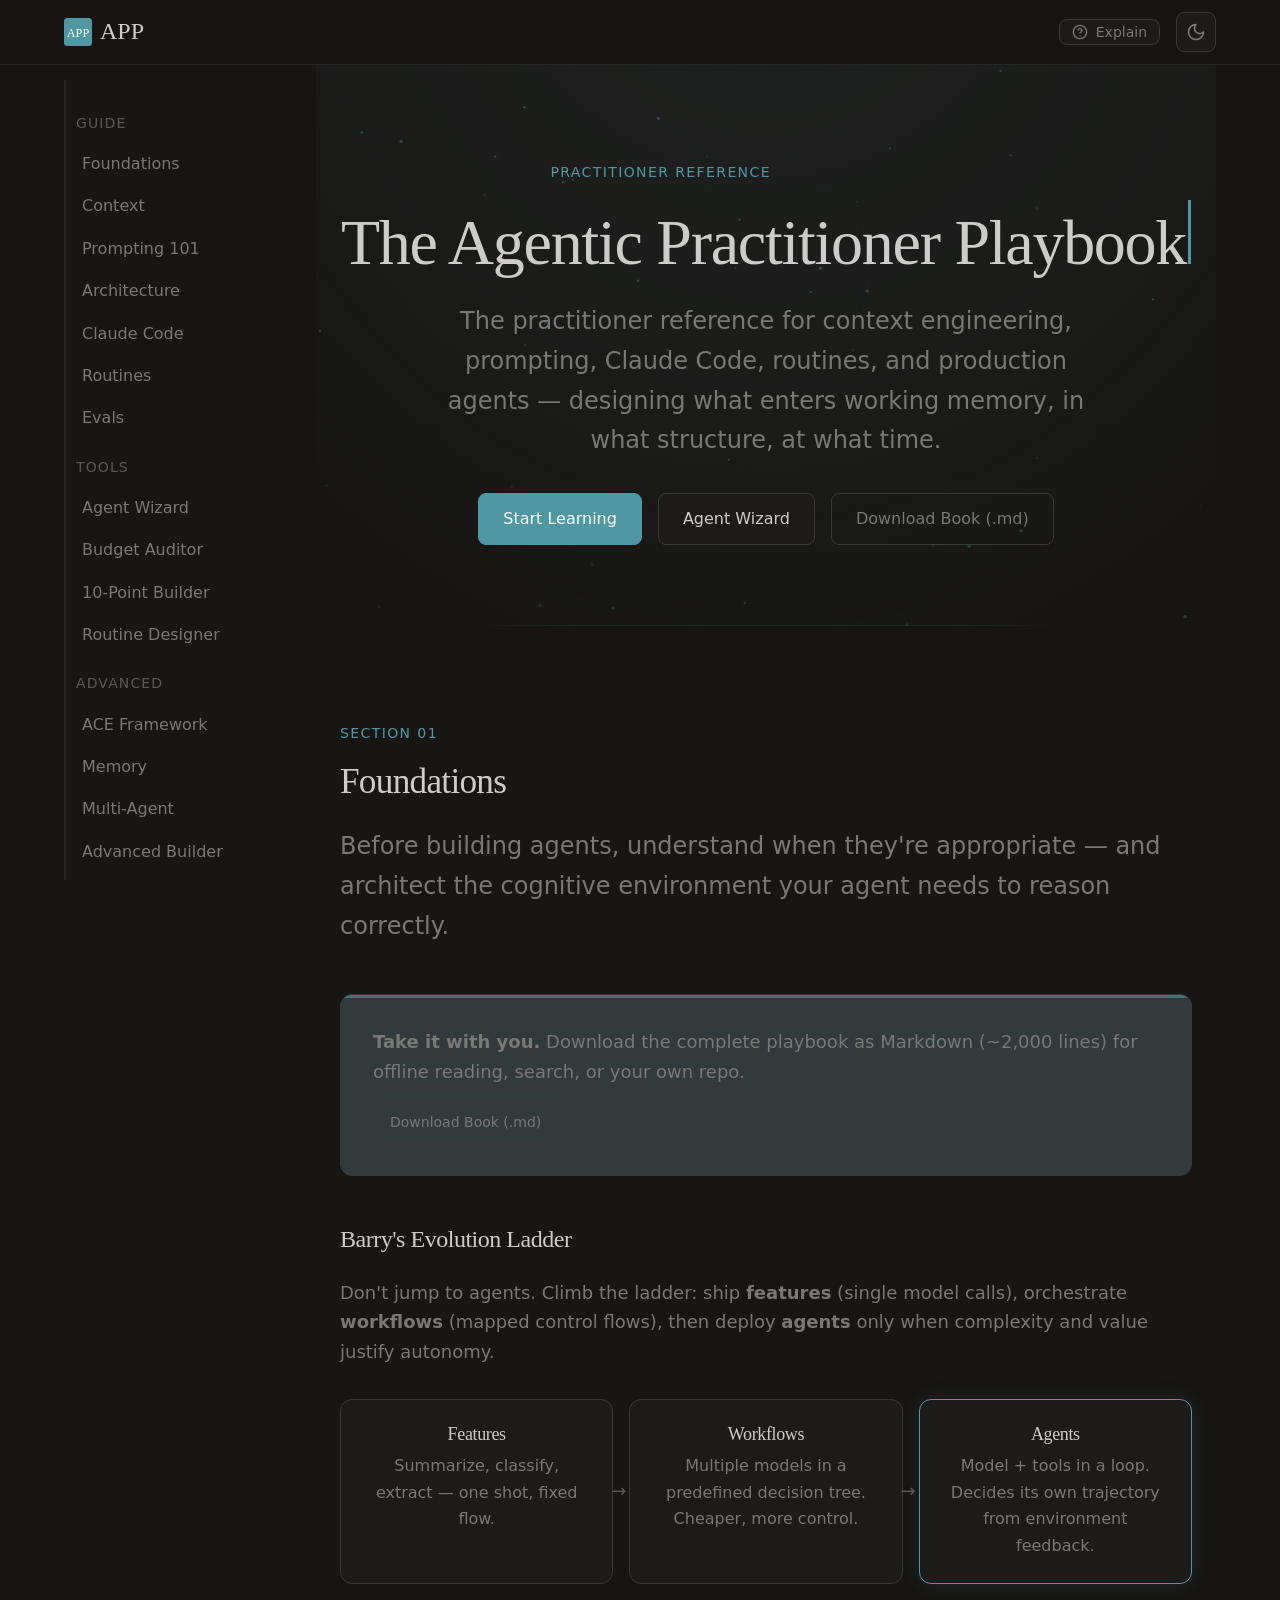
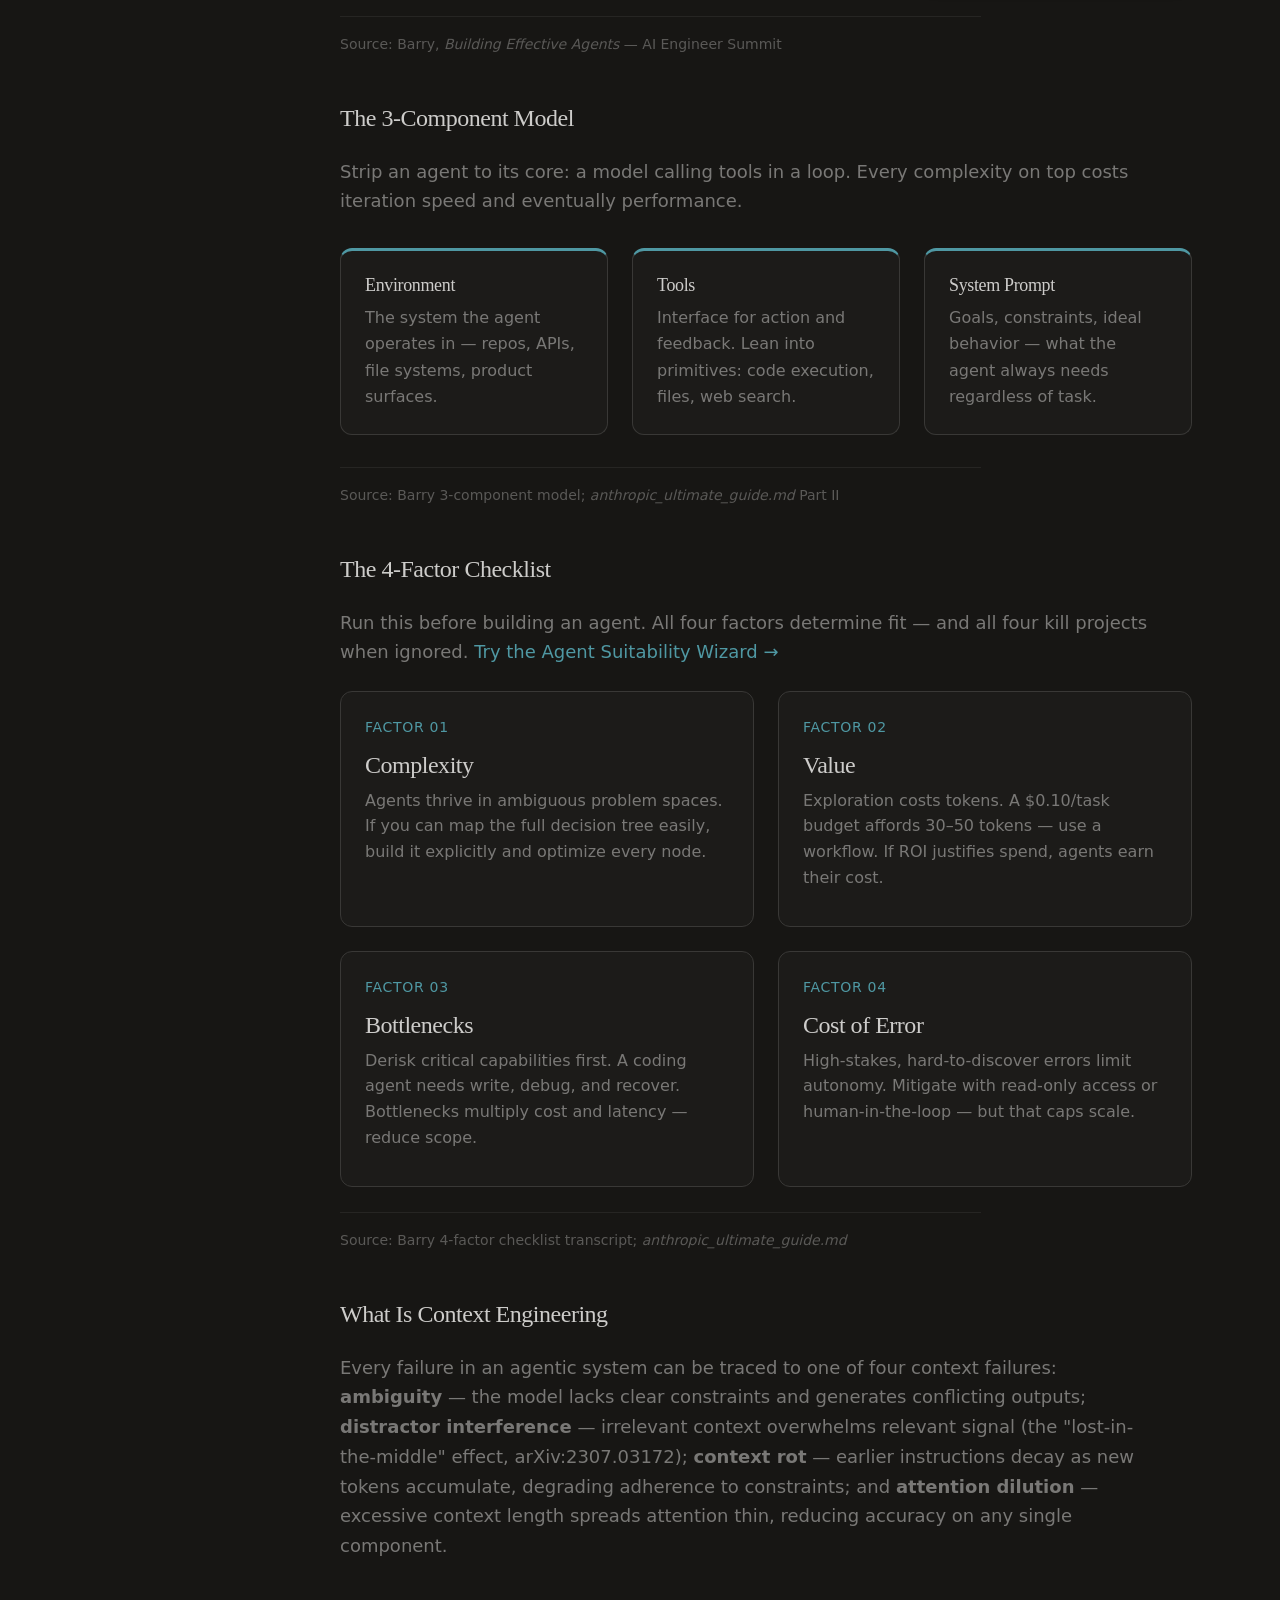
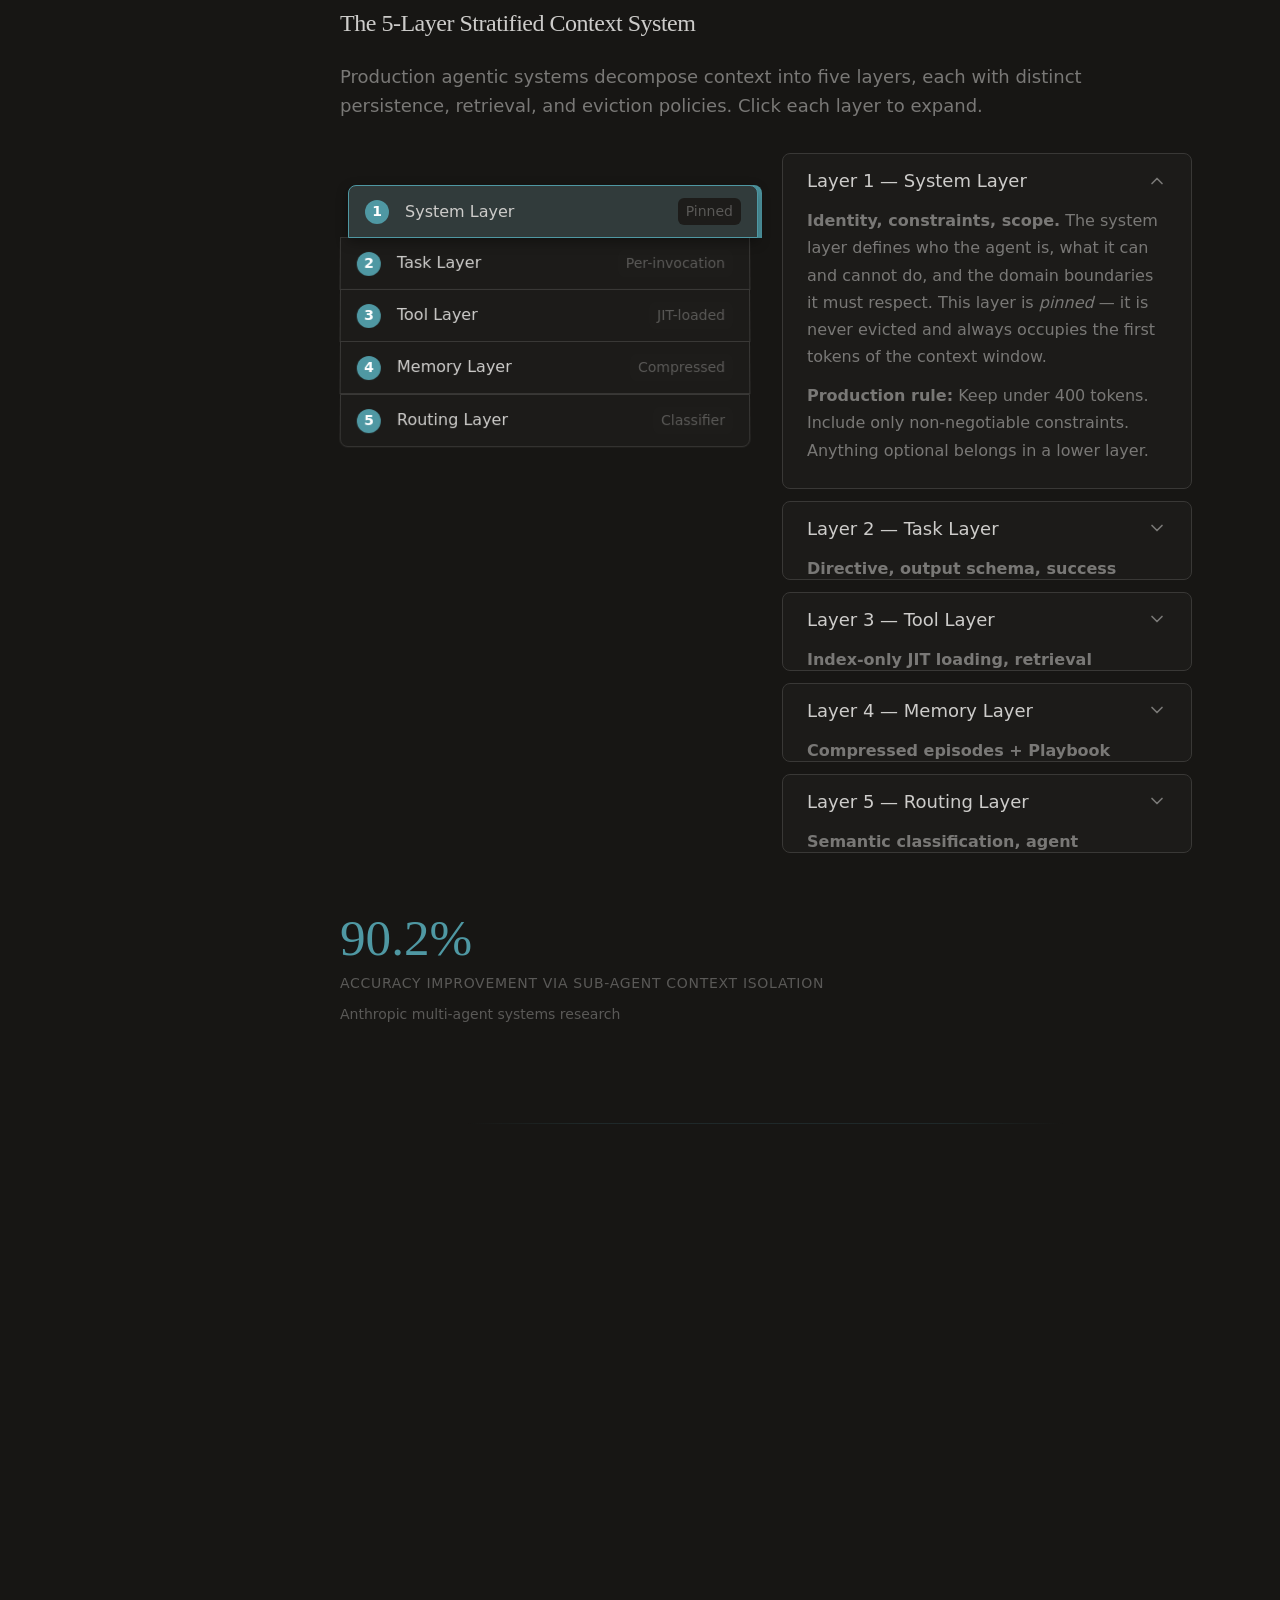
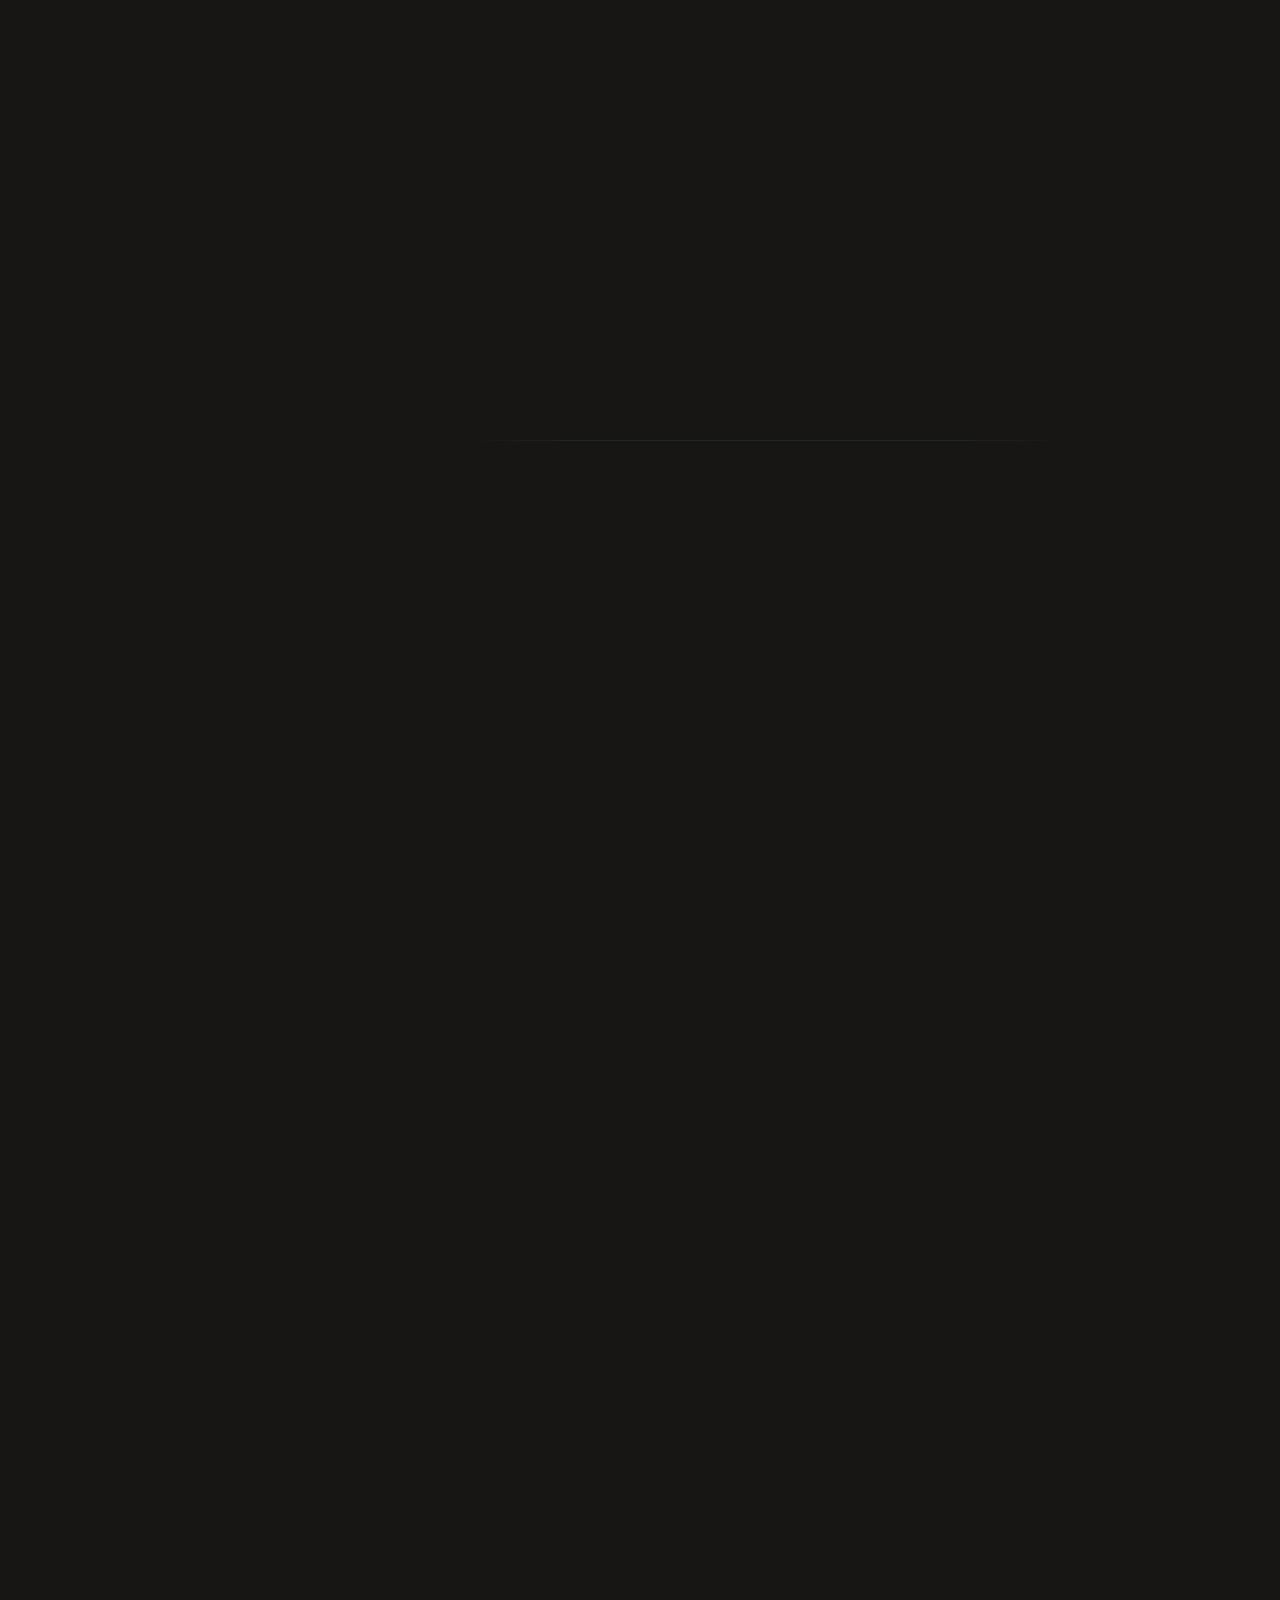
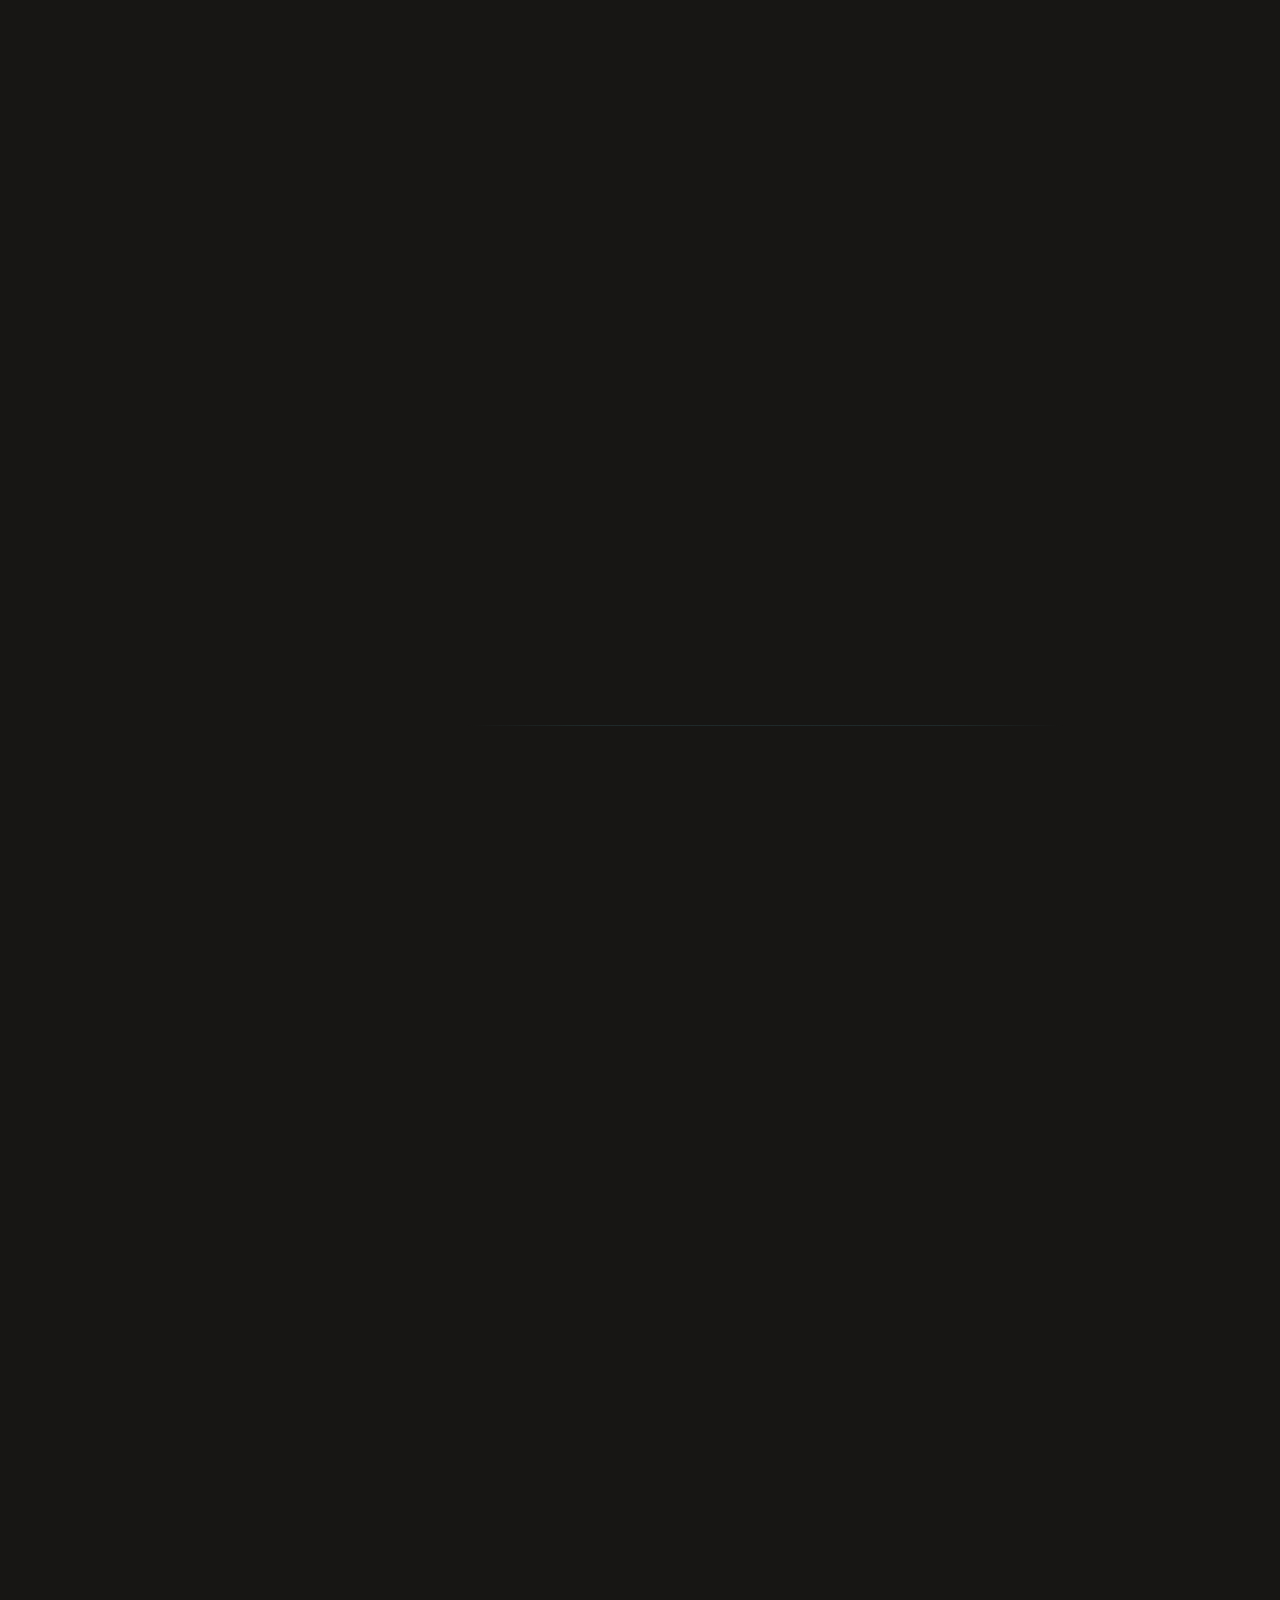
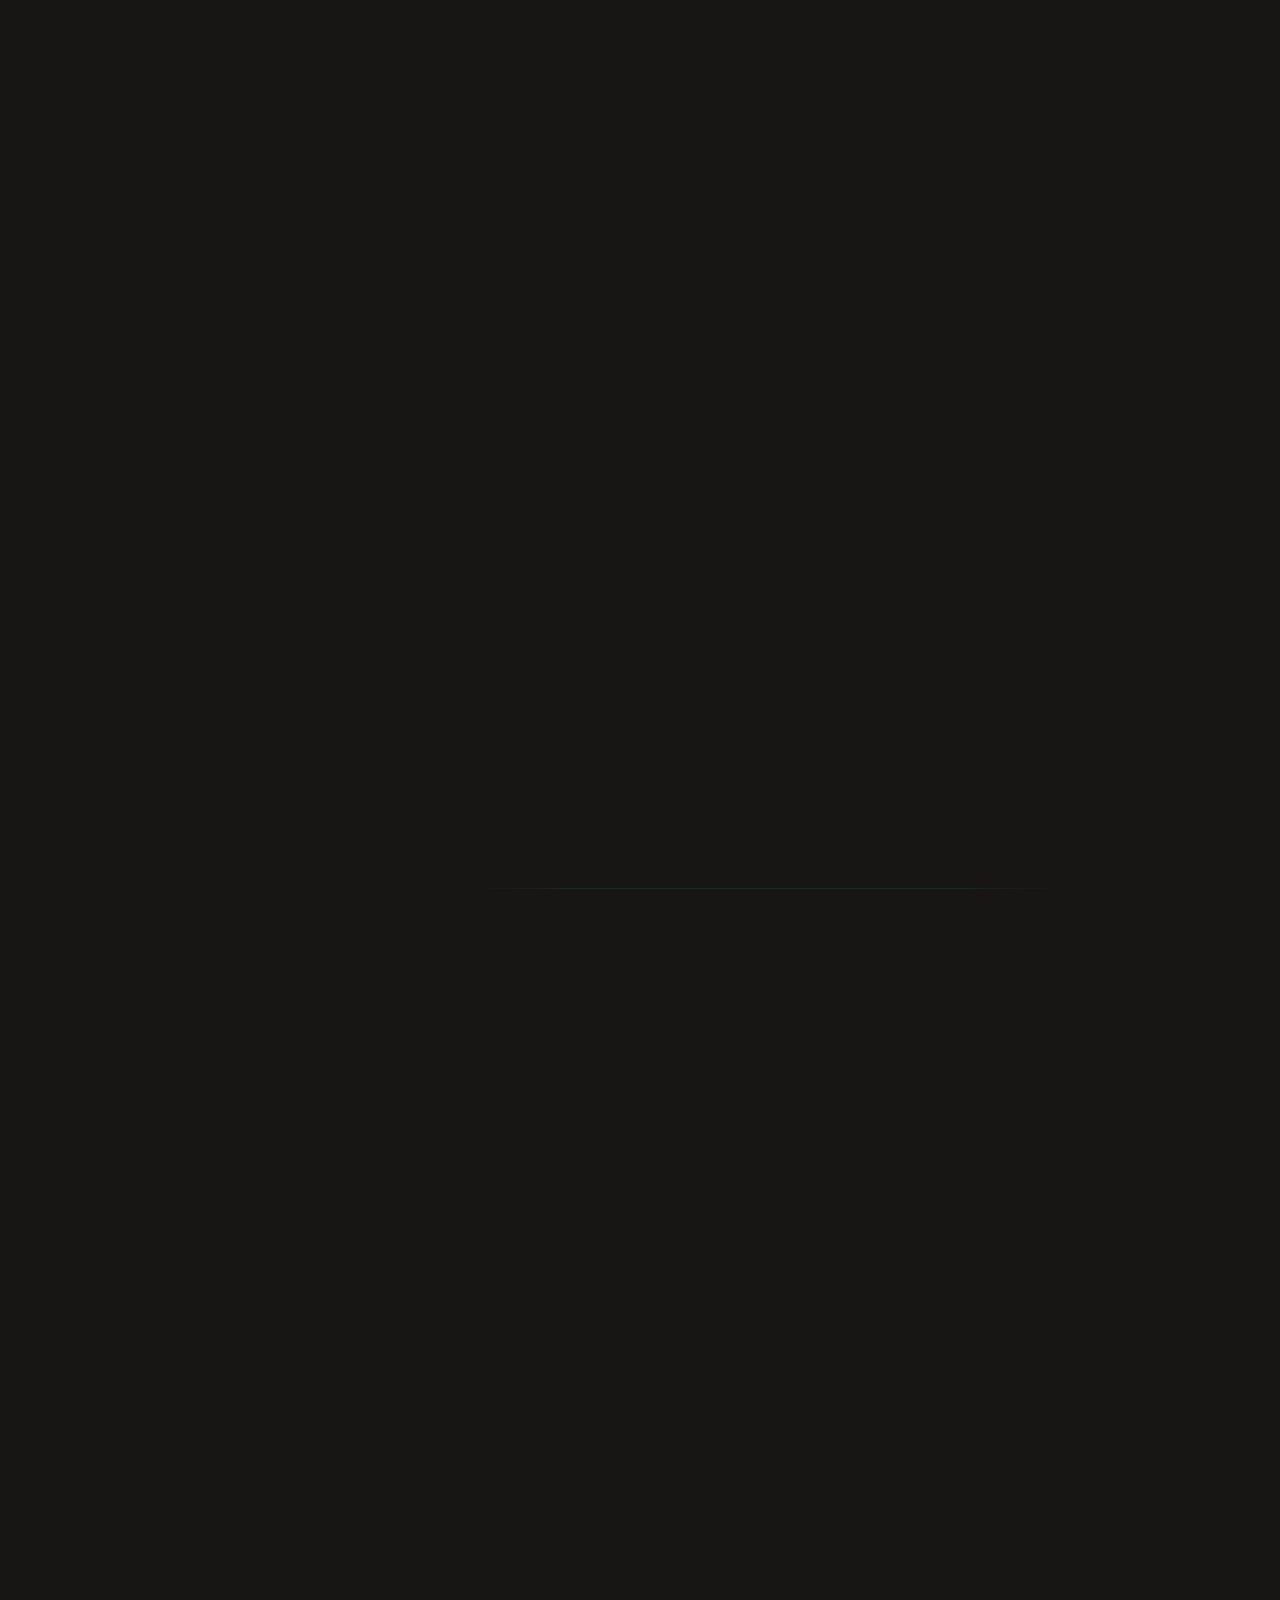
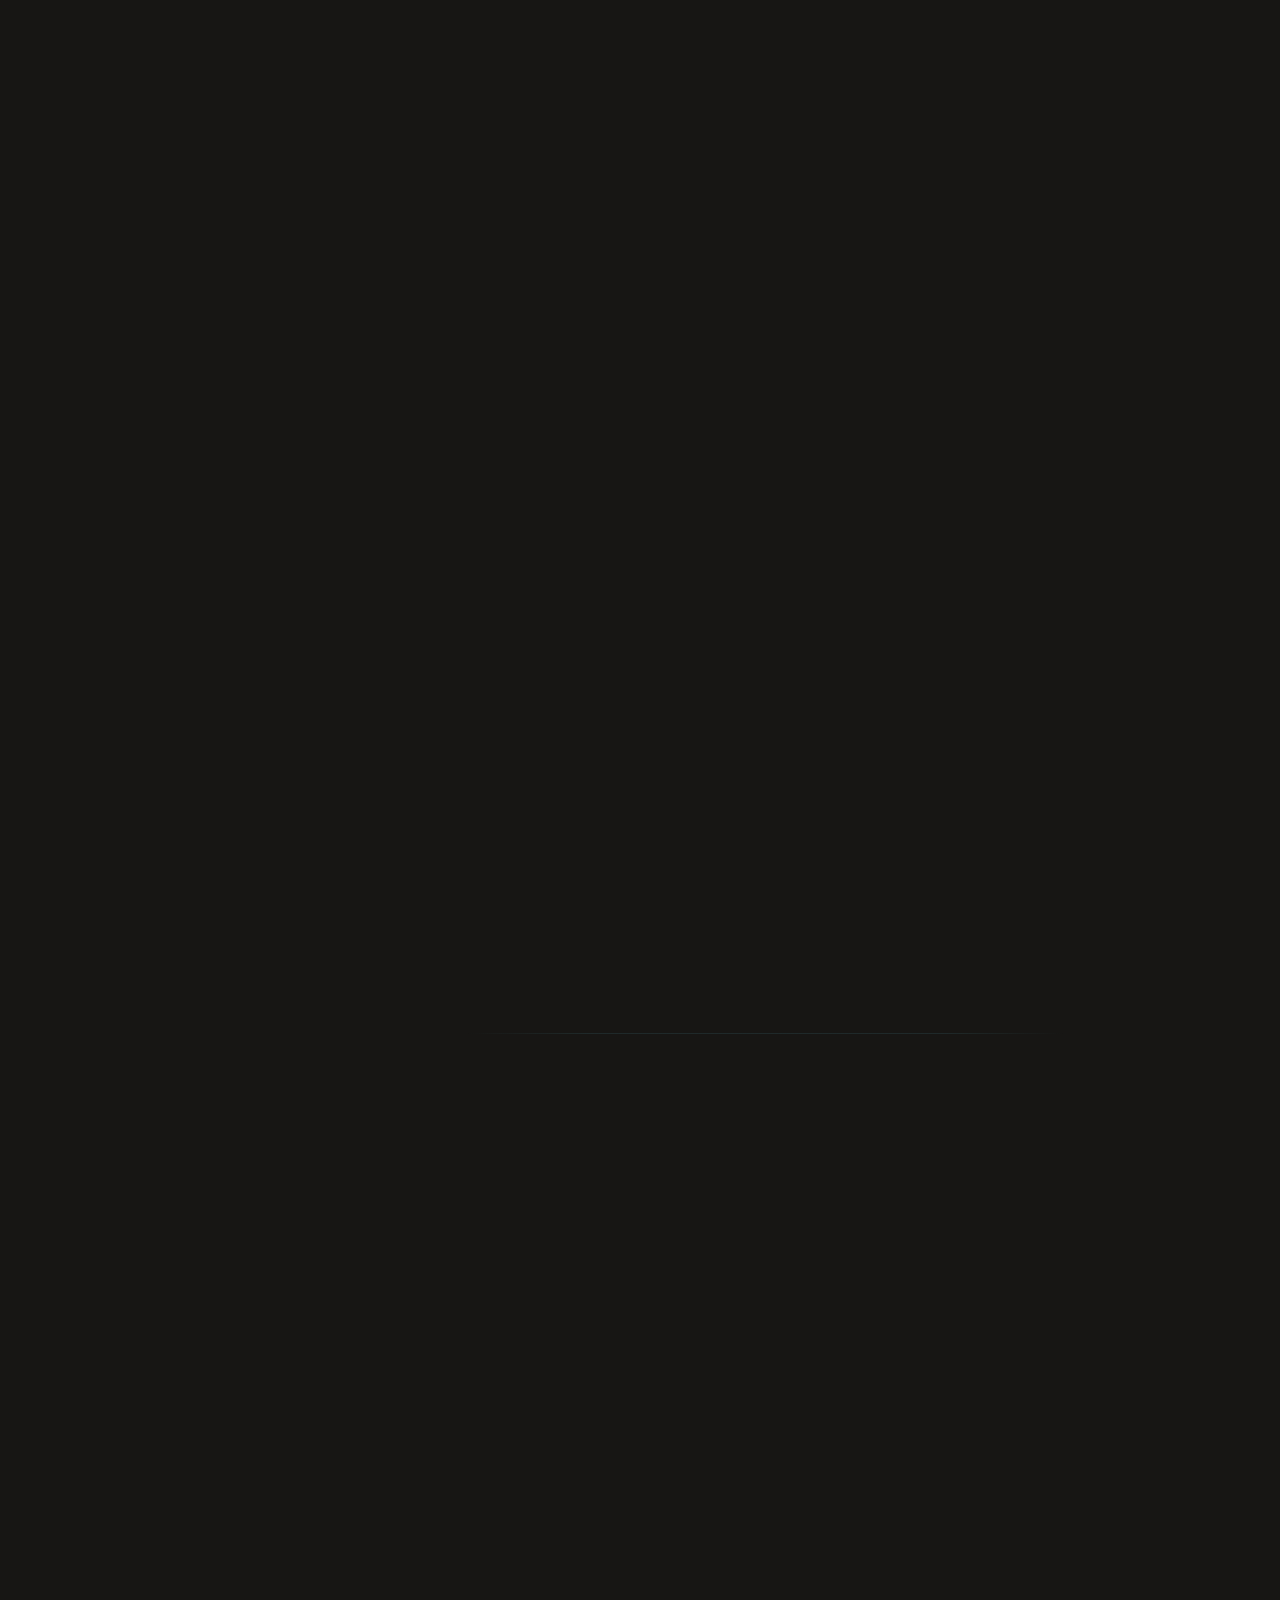
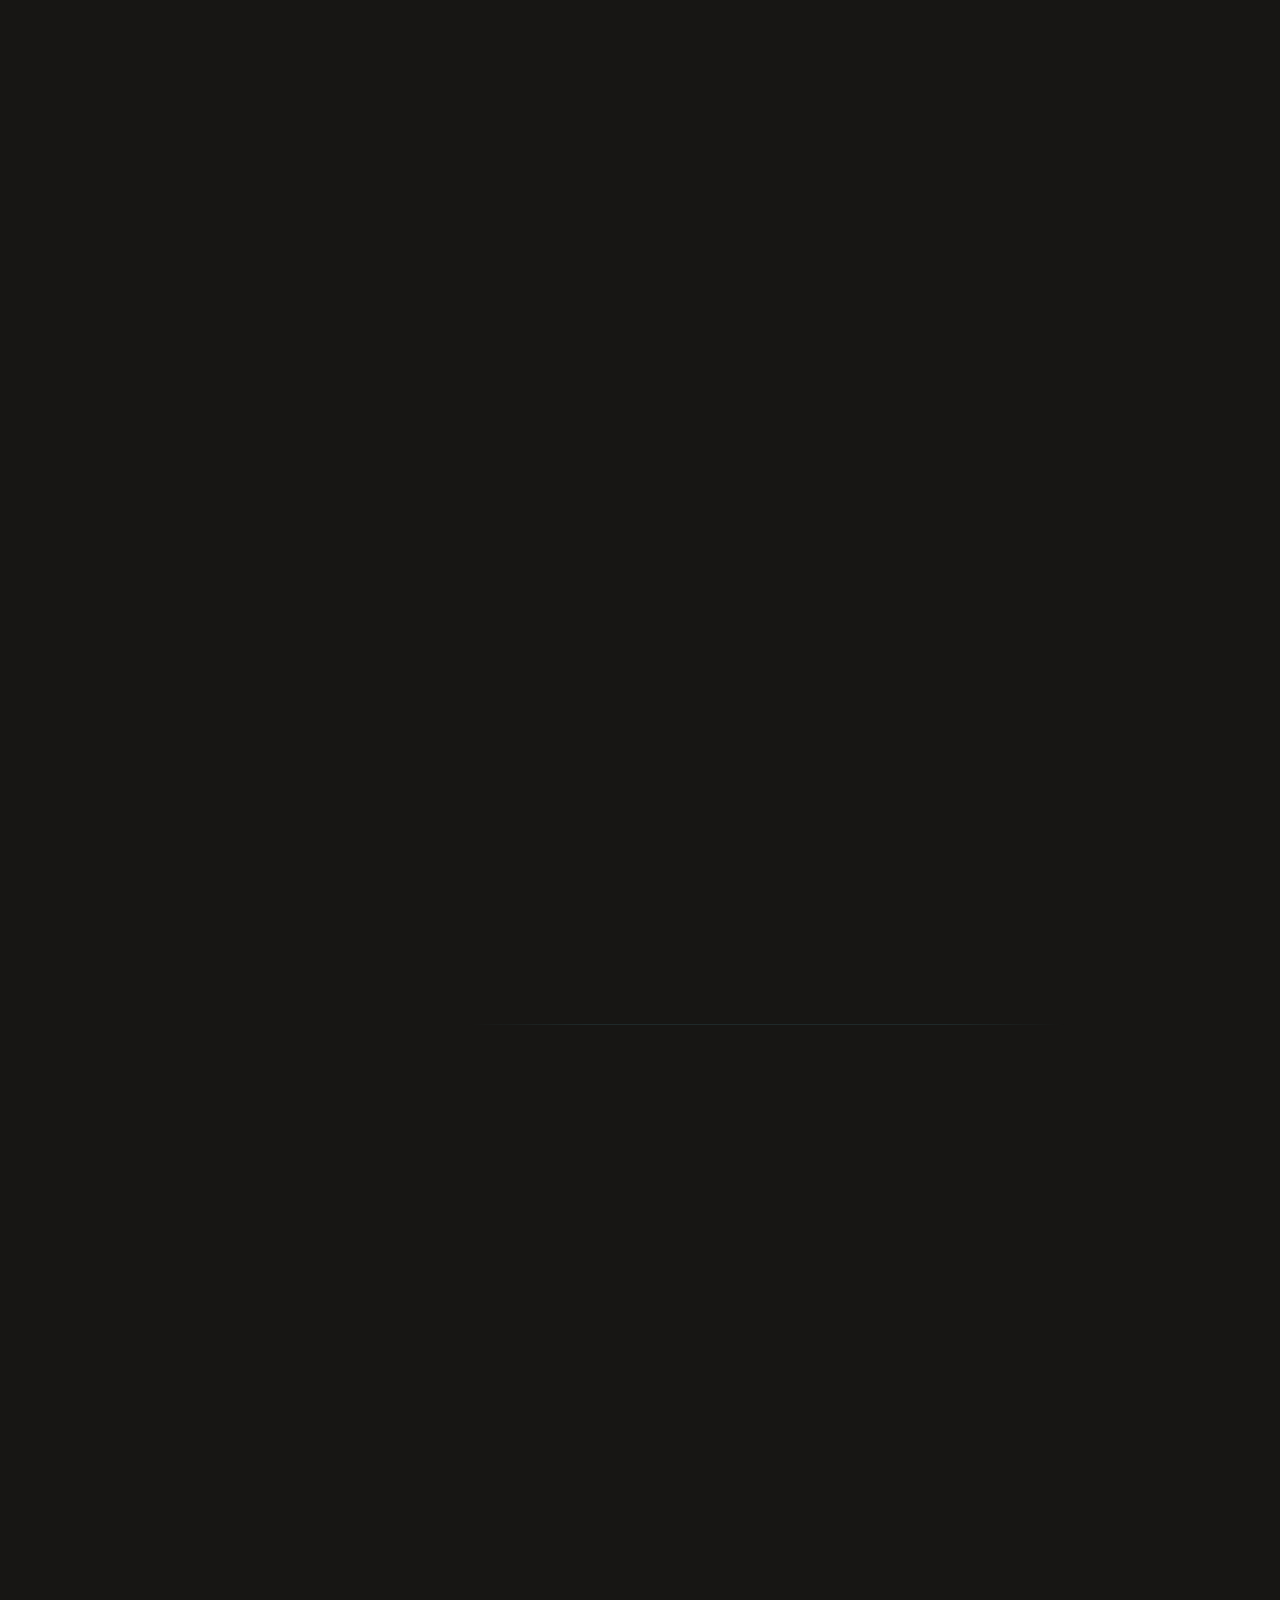
==== commit bc7f4375: "Add downloadable Agentic Practitioner Playbook markdown to site. Co-authored-by: Cursor <cursoragent" ====
--- a/index.html
+++ b/index.html
@@ -4,12 +4,12 @@
   <meta charset="UTF-8">
   <meta name="viewport" content="width=device-width, initial-scale=1.0">
   <title>The Agentic Practitioner Playbook</title>
-  <meta name="description" content="Context Engineering, Prompting, Claude Code, and Production Agents. The practitioner reference for building agentic AI systems.">
+  <meta name="description" content="Context Engineering, Prompting, Claude Code, and Production Agents. The practitioner reference for building agentic AI systems. Download the full book as Markdown.">
   <meta name="theme-color" content="#171614" media="(prefers-color-scheme: dark)">
   <meta name="theme-color" content="#f7f6f2" media="(prefers-color-scheme: light)">
 
   <meta property="og:title" content="The Agentic Practitioner Playbook">
-  <meta property="og:description" content="Context Engineering · Prompting · Claude Code · Production Agents. Patterns, tools, and production-ready implementations.">
+  <meta property="og:description" content="Context Engineering · Prompting · Claude Code · Production Agents. Patterns, tools, production-ready implementations — plus downloadable Markdown.">
   <meta property="og:type" content="website">
   <meta property="og:url" content="https://context-engineering-site.vercel.app/">
   <meta property="og:image" content="https://context-engineering-site.vercel.app/favicon.ico">
@@ -134,6 +134,7 @@
           <div class="hero-ctas">
             <a href="#foundations" class="btn btn-primary" data-tooltip="Start with foundations">Start Learning</a>
             <a href="#tool-agent-wizard" class="btn btn-secondary" data-tooltip="Should you build an agent?">Agent Wizard</a>
+            <a href="The_Agentic_Practitioner_Playbook.md" class="btn btn-outline" download="The_Agentic_Practitioner_Playbook.md" data-tooltip="Full playbook source file">Download Book (.md)</a>
           </div>
         </div>
       </section>
@@ -146,6 +147,11 @@
           <p class="section-eyebrow">Section 01</p>
           <h2 class="section-title">Foundations</h2>
           <p class="section-intro">Before building agents, understand when they're appropriate — and architect the cognitive environment your agent needs to reason correctly.</p>
+
+          <div class="reveal book-download-callout callout-box">
+            <p><strong>Take it with you.</strong> Download the complete playbook as Markdown (~2,000 lines) for offline reading, search, or your own repo.</p>
+            <p class="book-download-callout-action"><a href="The_Agentic_Practitioner_Playbook.md" class="btn btn-sm btn-outline" download="The_Agentic_Practitioner_Playbook.md">Download Book (.md)</a></p>
+          </div>
 
           <div class="reveal">
             <h3 class="subsection-title">Barry's Evolution Ladder</h3>
@@ -1082,6 +1088,7 @@
     <div class="container footer-content">
       <p><small>The Agentic Practitioner Playbook — 2026</small></p>
       <p><small>Context Engineering · Prompting · Claude Code · Production Agents</small></p>
+      <p><small><a href="The_Agentic_Practitioner_Playbook.md" download="The_Agentic_Practitioner_Playbook.md">Download the full book (Markdown)</a></small></p>
     </div>
   </footer>
 
--- a/styles.css
+++ b/styles.css
@@ -554,6 +554,26 @@
   color: var(--color-primary);
   text-decoration: none;
   transform: translateY(-1px);
+}
+
+
+.btn-outline {
+  background: transparent;
+  color: var(--color-text-muted);
+  border-color: var(--color-border);
+}
+
+.btn-outline:hover {
+  background: var(--color-surface);
+  border-color: var(--color-primary);
+  color: var(--color-primary);
+  text-decoration: none;
+  transform: translateY(-1px);
+}
+
+.book-download-callout-action {
+  margin-top: var(--space-4);
+  margin-bottom: 0;
 }
 
 .btn-sm {
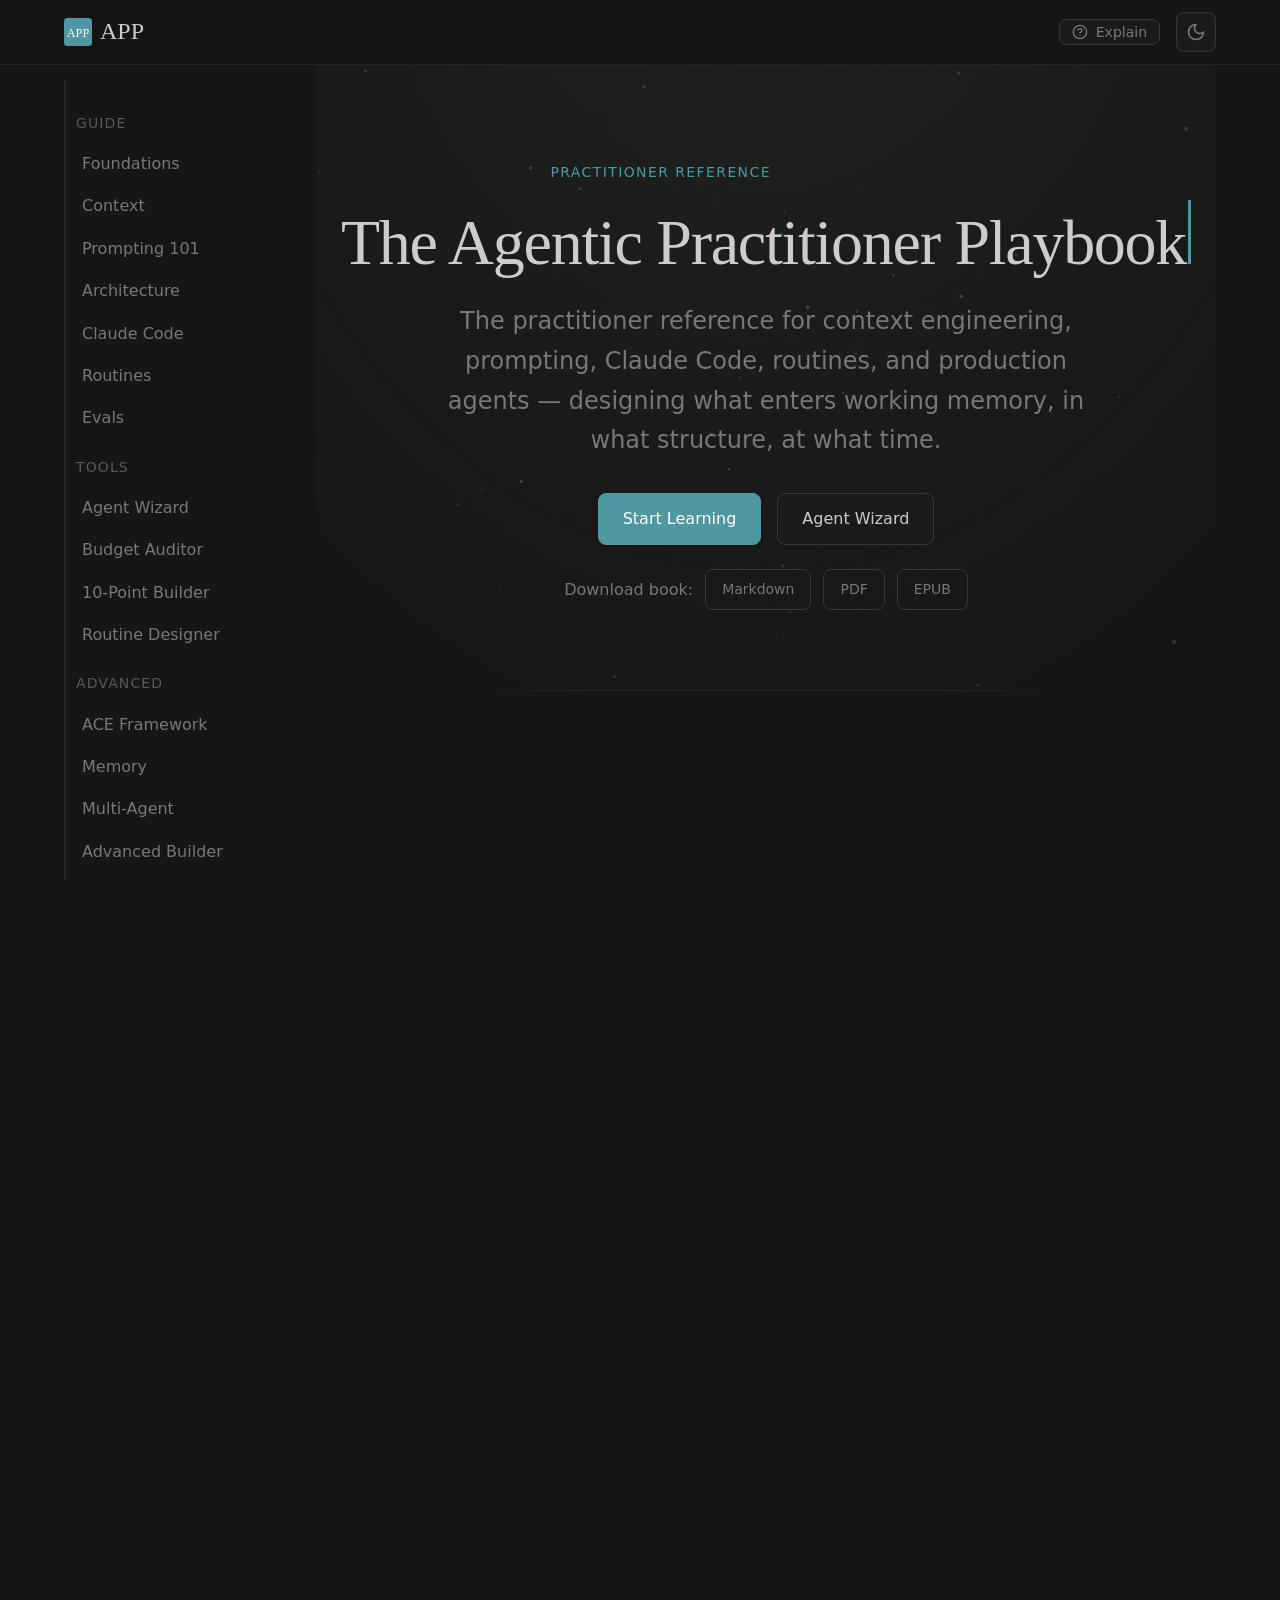
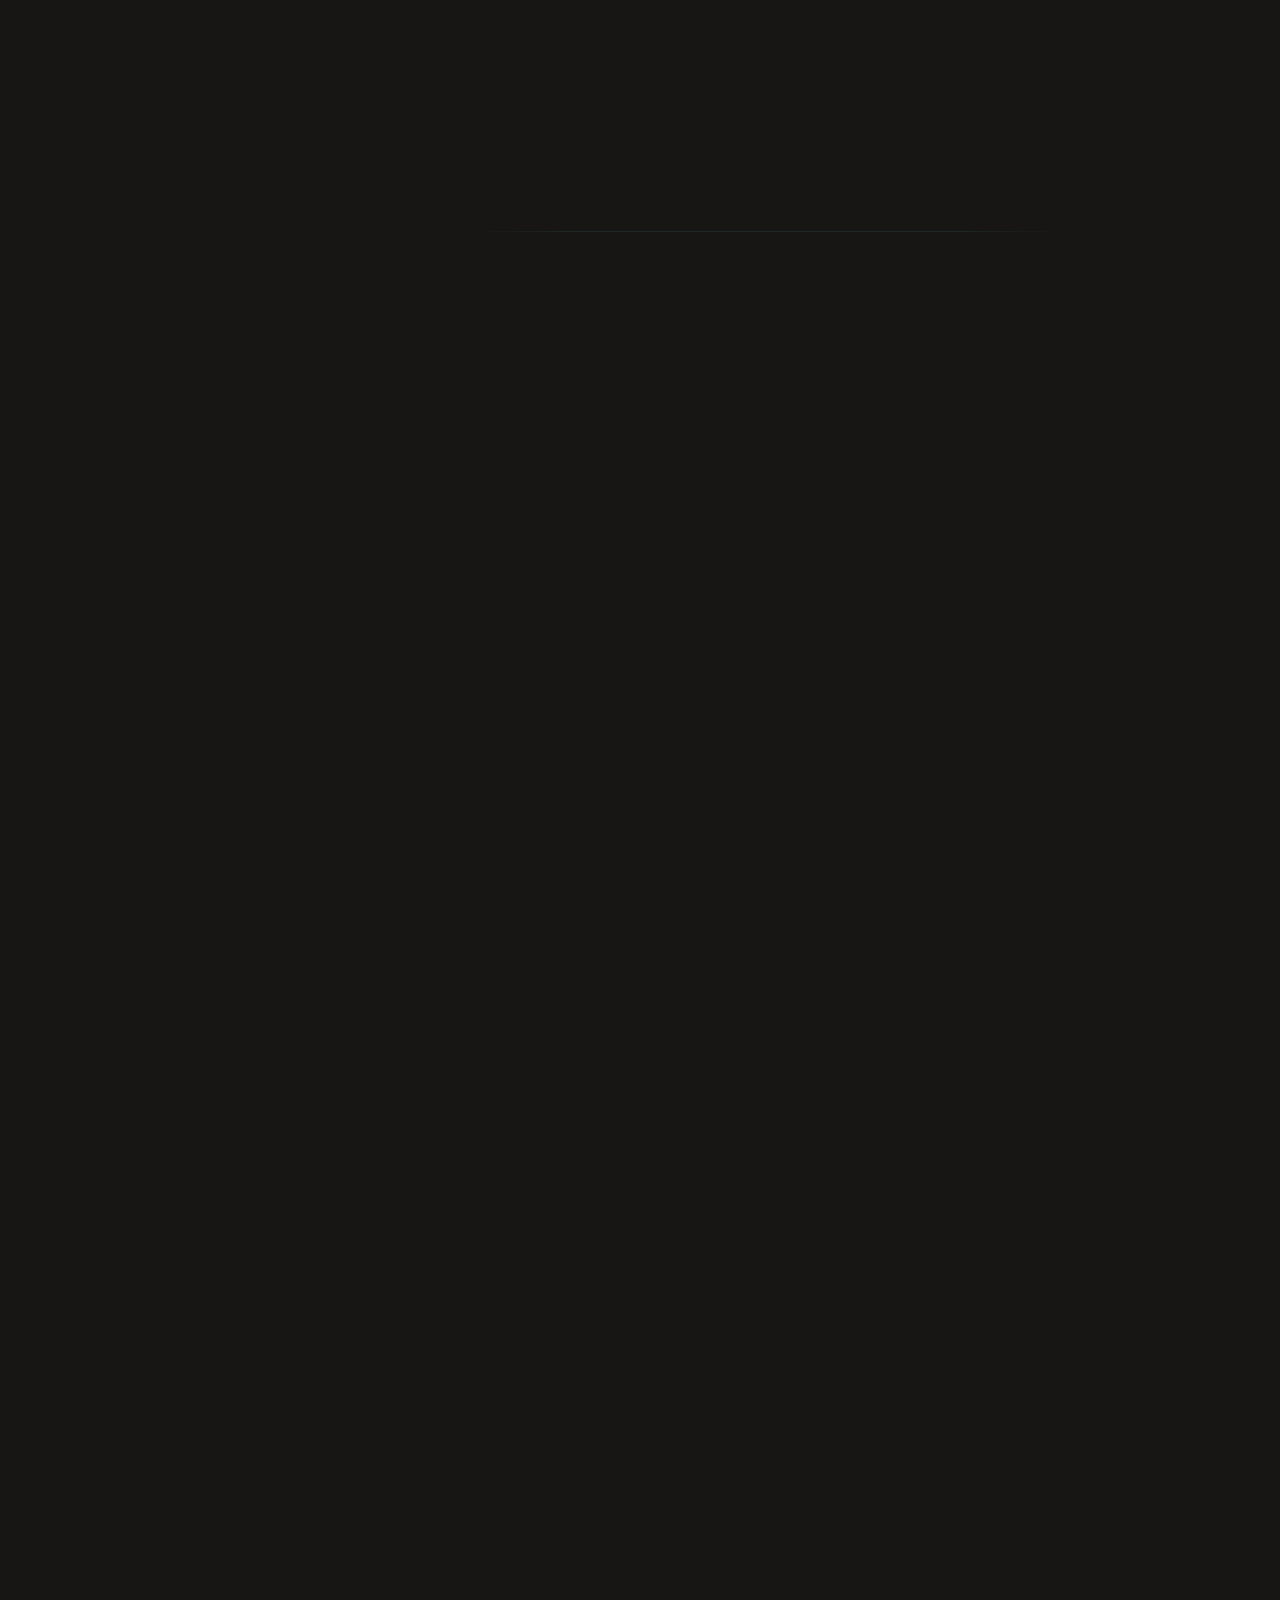
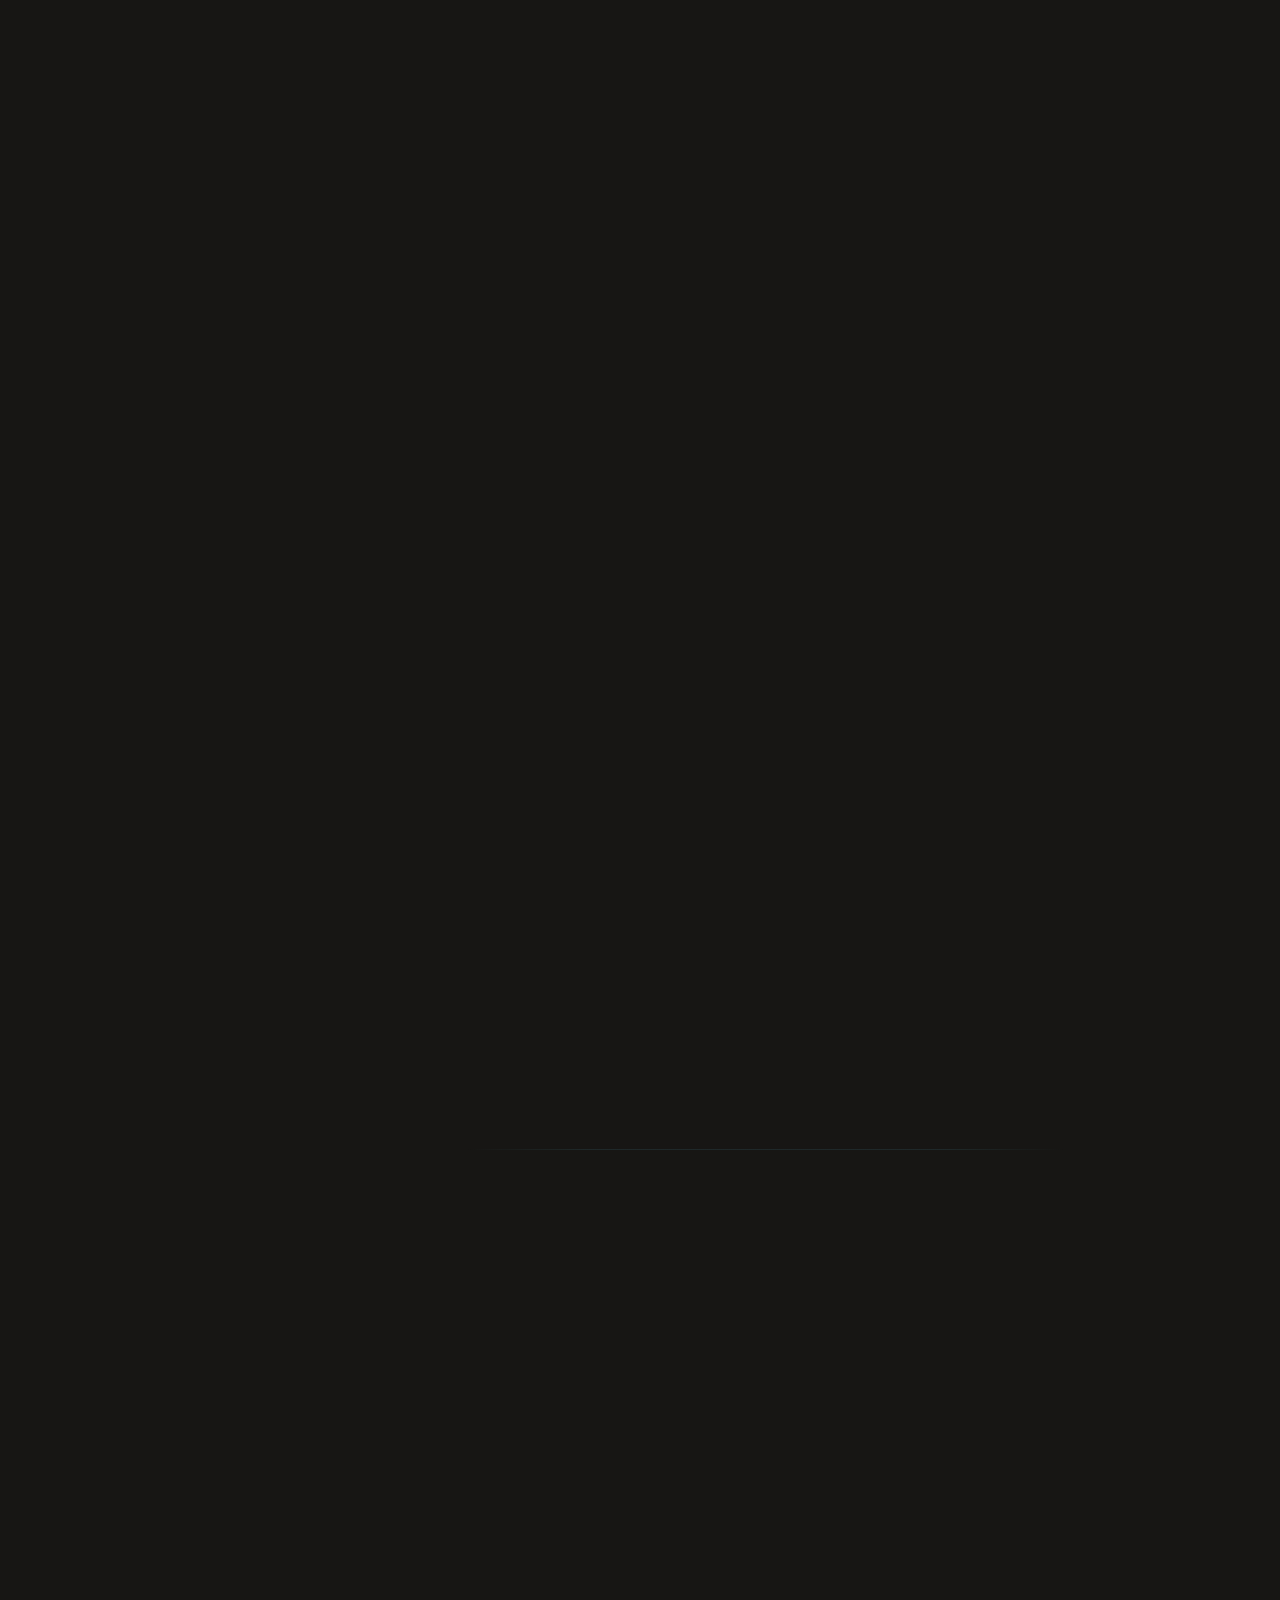
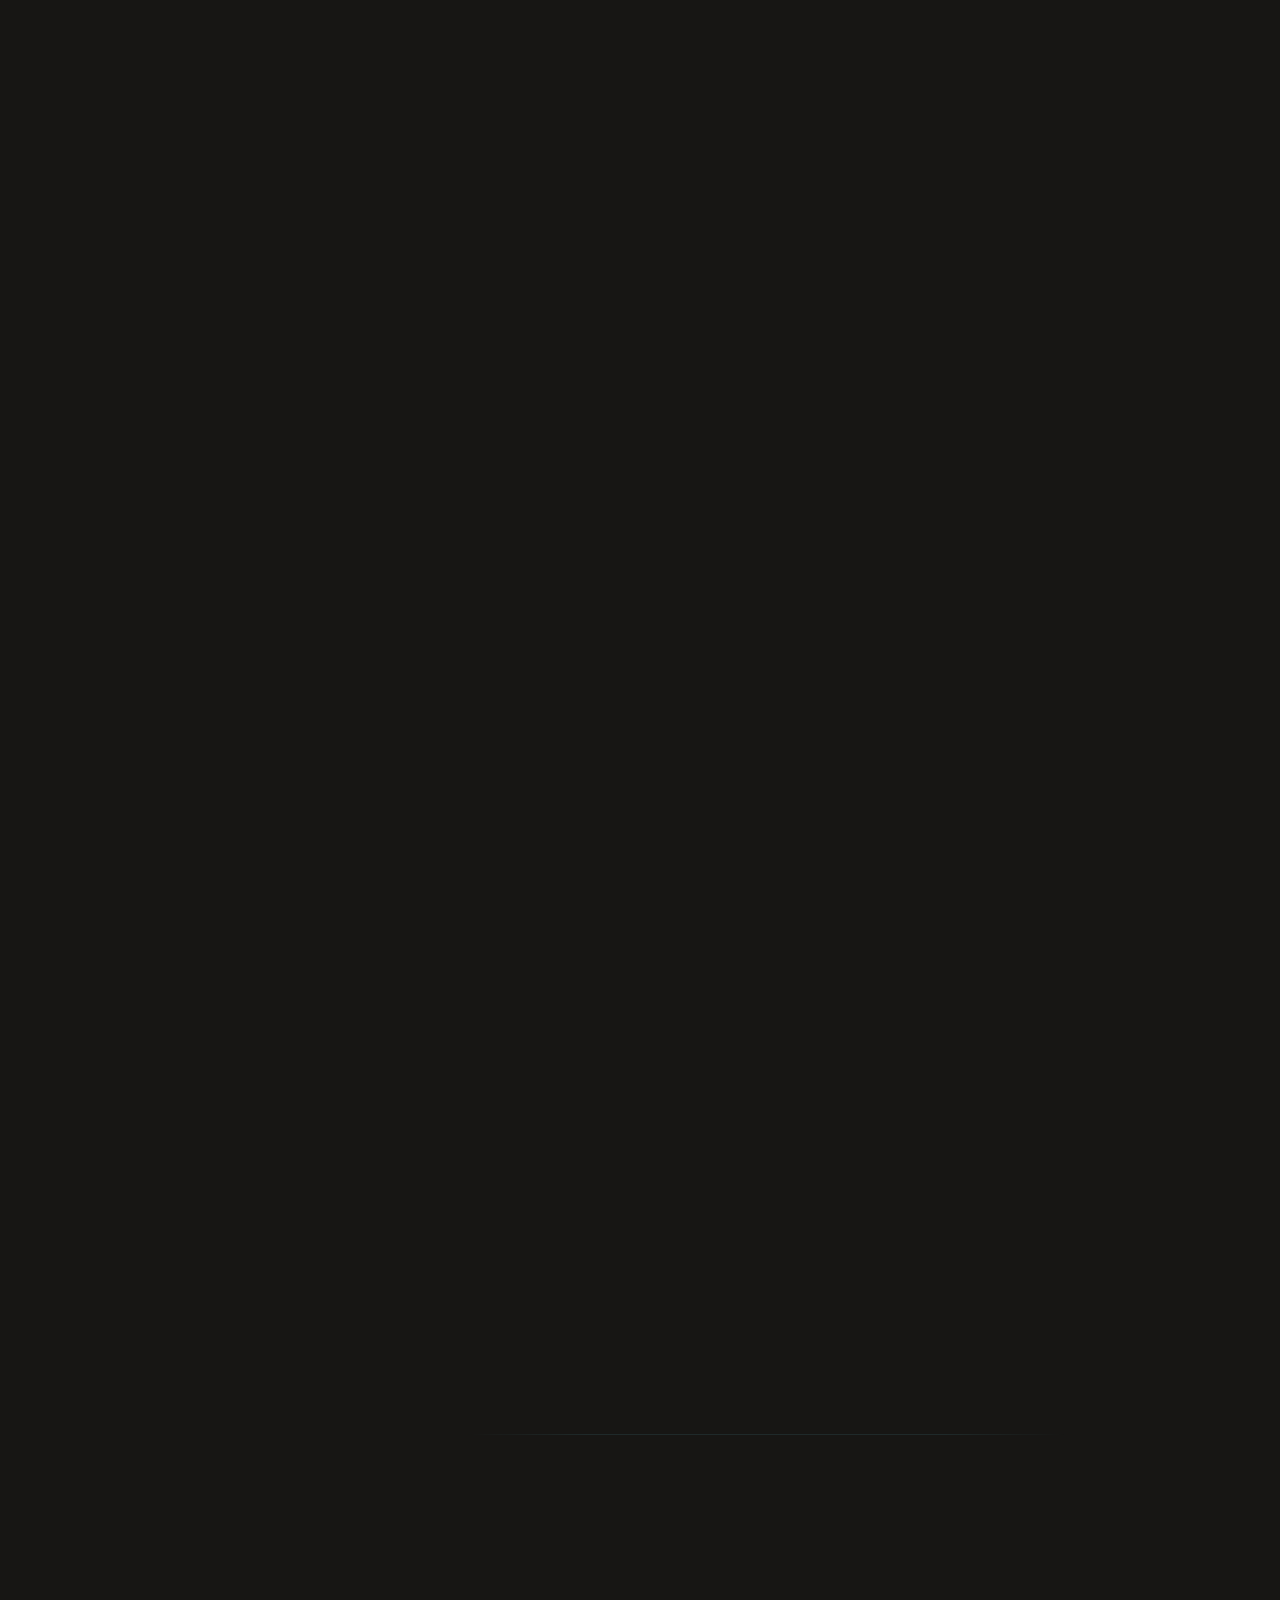
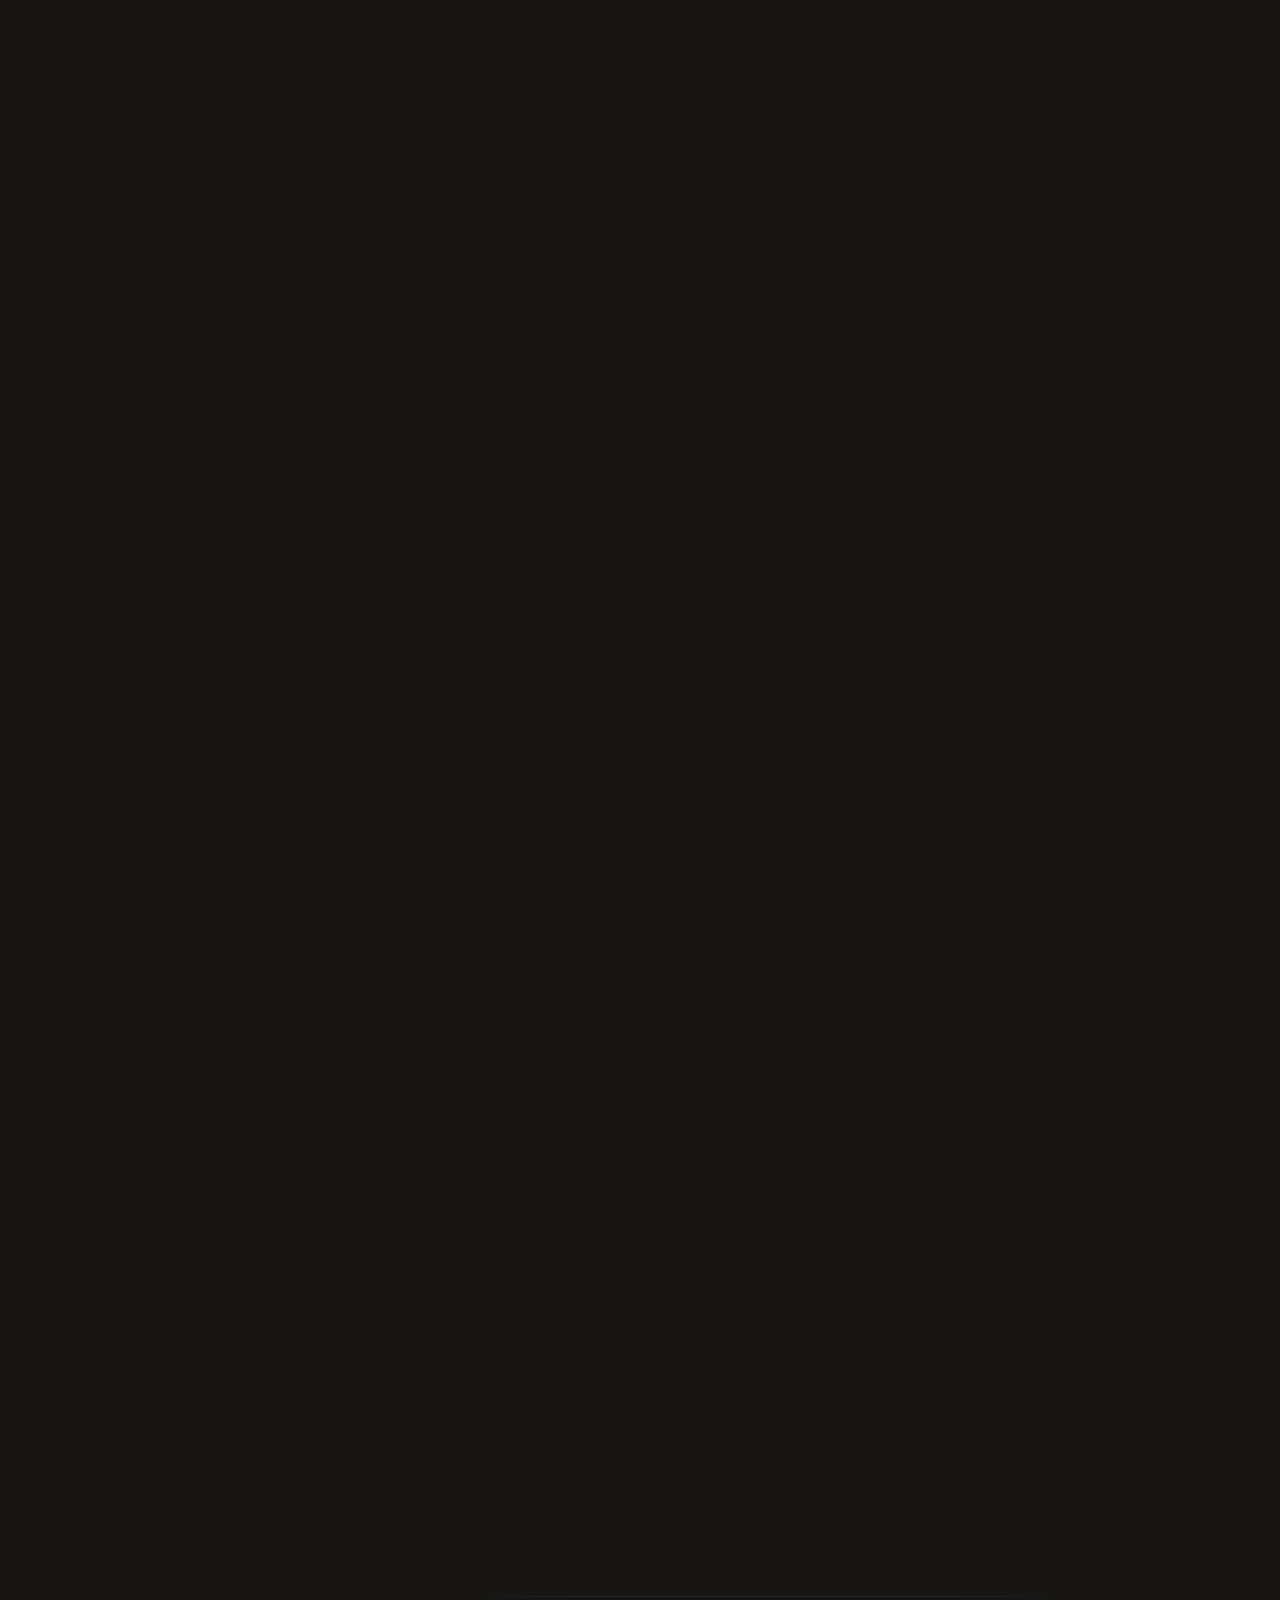
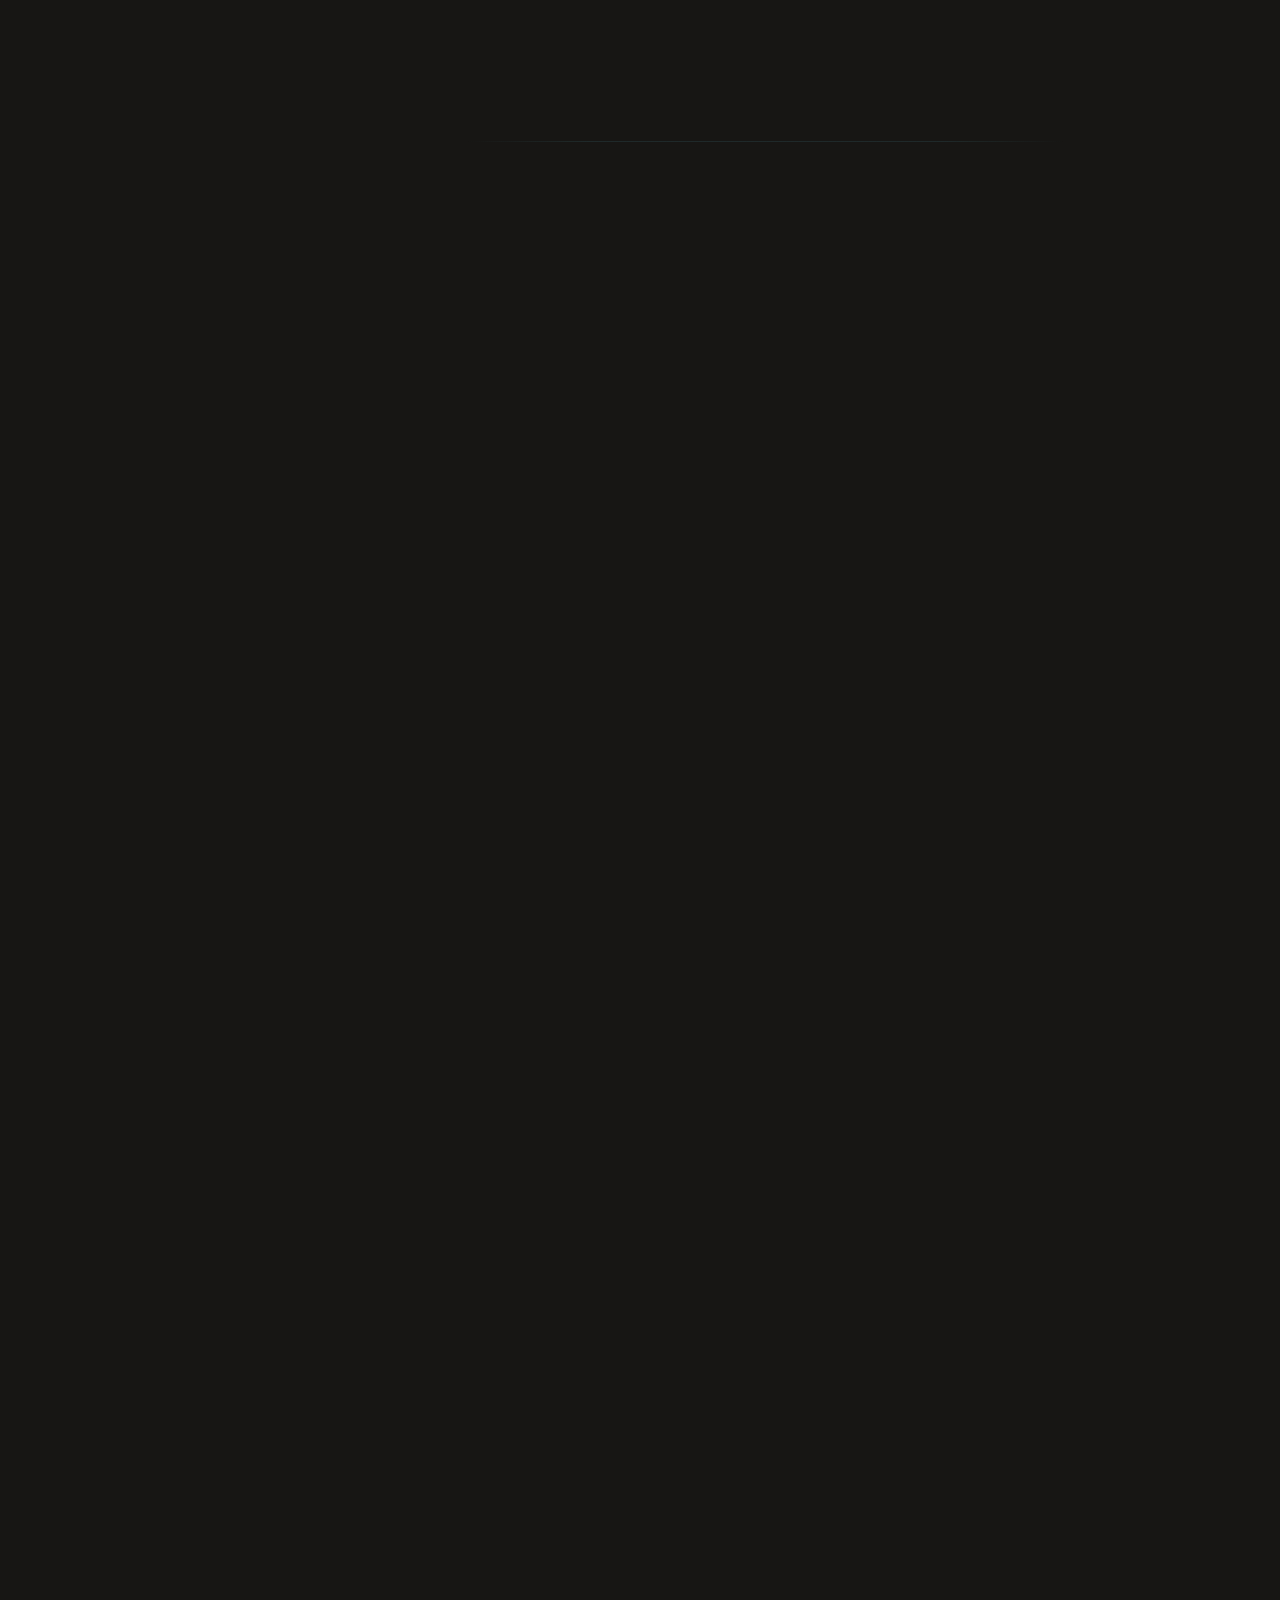
==== commit afffca8c: "Add PDF and EPUB downloads for Agentic Practitioner Playbook. Co-authored-by: Cursor <cursoragent@cu" ====
--- a/index.html
+++ b/index.html
@@ -4,12 +4,12 @@
   <meta charset="UTF-8">
   <meta name="viewport" content="width=device-width, initial-scale=1.0">
   <title>The Agentic Practitioner Playbook</title>
-  <meta name="description" content="Context Engineering, Prompting, Claude Code, and Production Agents. The practitioner reference for building agentic AI systems. Download the full book as Markdown.">
+  <meta name="description" content="Context Engineering, Prompting, Claude Code, and Production Agents. The practitioner reference for building agentic AI systems. Download the full book as Markdown, PDF, or EPUB.">
   <meta name="theme-color" content="#171614" media="(prefers-color-scheme: dark)">
   <meta name="theme-color" content="#f7f6f2" media="(prefers-color-scheme: light)">
 
   <meta property="og:title" content="The Agentic Practitioner Playbook">
-  <meta property="og:description" content="Context Engineering · Prompting · Claude Code · Production Agents. Patterns, tools, production-ready implementations — plus downloadable Markdown.">
+  <meta property="og:description" content="Context Engineering · Prompting · Claude Code · Production Agents. Patterns, tools, production-ready implementations — plus downloadable Markdown, PDF, and EPUB.">
   <meta property="og:type" content="website">
   <meta property="og:url" content="https://context-engineering-site.vercel.app/">
   <meta property="og:image" content="https://context-engineering-site.vercel.app/favicon.ico">
@@ -134,7 +134,12 @@
           <div class="hero-ctas">
             <a href="#foundations" class="btn btn-primary" data-tooltip="Start with foundations">Start Learning</a>
             <a href="#tool-agent-wizard" class="btn btn-secondary" data-tooltip="Should you build an agent?">Agent Wizard</a>
-            <a href="The_Agentic_Practitioner_Playbook.md" class="btn btn-outline" download="The_Agentic_Practitioner_Playbook.md" data-tooltip="Full playbook source file">Download Book (.md)</a>
+          </div>
+          <div class="hero-downloads" role="group" aria-label="Download the playbook">
+            <span class="hero-downloads-label">Download book:</span>
+            <a href="The_Agentic_Practitioner_Playbook.md" class="btn btn-outline btn-sm" download="The_Agentic_Practitioner_Playbook.md" data-tooltip="Full playbook source file">Markdown</a>
+            <a href="The_Agentic_Practitioner_Playbook.pdf" class="btn btn-outline btn-sm" download="The_Agentic_Practitioner_Playbook.pdf" data-tooltip="Printable PDF; Mermaid diagrams render in web and Markdown">PDF</a>
+            <a href="The_Agentic_Practitioner_Playbook.epub" class="btn btn-outline btn-sm" download="The_Agentic_Practitioner_Playbook.epub" data-tooltip="E-reader EPUB">EPUB</a>
           </div>
         </div>
       </section>
@@ -149,8 +154,12 @@
           <p class="section-intro">Before building agents, understand when they're appropriate — and architect the cognitive environment your agent needs to reason correctly.</p>
 
           <div class="reveal book-download-callout callout-box">
-            <p><strong>Take it with you.</strong> Download the complete playbook as Markdown (~2,000 lines) for offline reading, search, or your own repo.</p>
-            <p class="book-download-callout-action"><a href="The_Agentic_Practitioner_Playbook.md" class="btn btn-sm btn-outline" download="The_Agentic_Practitioner_Playbook.md">Download Book (.md)</a></p>
+            <p><strong>Take it with you.</strong> Download the complete playbook (~2,000 lines) as <strong>Markdown</strong>, <strong>PDF</strong>, or <strong>EPUB</strong> for offline reading, search, or your own repo. Mermaid diagrams render best in the web and Markdown versions.</p>
+            <p class="book-download-callout-action download-format-group">
+              <a href="The_Agentic_Practitioner_Playbook.md" class="btn btn-sm btn-outline" download="The_Agentic_Practitioner_Playbook.md">Markdown (.md)</a>
+              <a href="The_Agentic_Practitioner_Playbook.pdf" class="btn btn-sm btn-outline" download="The_Agentic_Practitioner_Playbook.pdf">PDF</a>
+              <a href="The_Agentic_Practitioner_Playbook.epub" class="btn btn-sm btn-outline" download="The_Agentic_Practitioner_Playbook.epub">EPUB</a>
+            </p>
           </div>
 
           <div class="reveal">
@@ -1088,7 +1097,11 @@
     <div class="container footer-content">
       <p><small>The Agentic Practitioner Playbook — 2026</small></p>
       <p><small>Context Engineering · Prompting · Claude Code · Production Agents</small></p>
-      <p><small><a href="The_Agentic_Practitioner_Playbook.md" download="The_Agentic_Practitioner_Playbook.md">Download the full book (Markdown)</a></small></p>
+      <p><small>Download the full book:
+        <a href="The_Agentic_Practitioner_Playbook.md" download="The_Agentic_Practitioner_Playbook.md">Markdown</a> ·
+        <a href="The_Agentic_Practitioner_Playbook.pdf" download="The_Agentic_Practitioner_Playbook.pdf">PDF</a> ·
+        <a href="The_Agentic_Practitioner_Playbook.epub" download="The_Agentic_Practitioner_Playbook.epub">EPUB</a>
+      </small></p>
     </div>
   </footer>
 
--- a/styles.css
+++ b/styles.css
@@ -574,6 +574,27 @@
 .book-download-callout-action {
   margin-top: var(--space-4);
   margin-bottom: 0;
+}
+
+.hero-downloads {
+  display: flex;
+  flex-wrap: wrap;
+  gap: var(--space-3);
+  justify-content: center;
+  align-items: center;
+  margin-top: var(--space-6);
+}
+
+.hero-downloads-label {
+  font-size: var(--text-sm);
+  color: var(--color-text-muted);
+}
+
+.download-format-group {
+  display: flex;
+  flex-wrap: wrap;
+  gap: var(--space-3);
+  align-items: center;
 }
 
 .btn-sm {
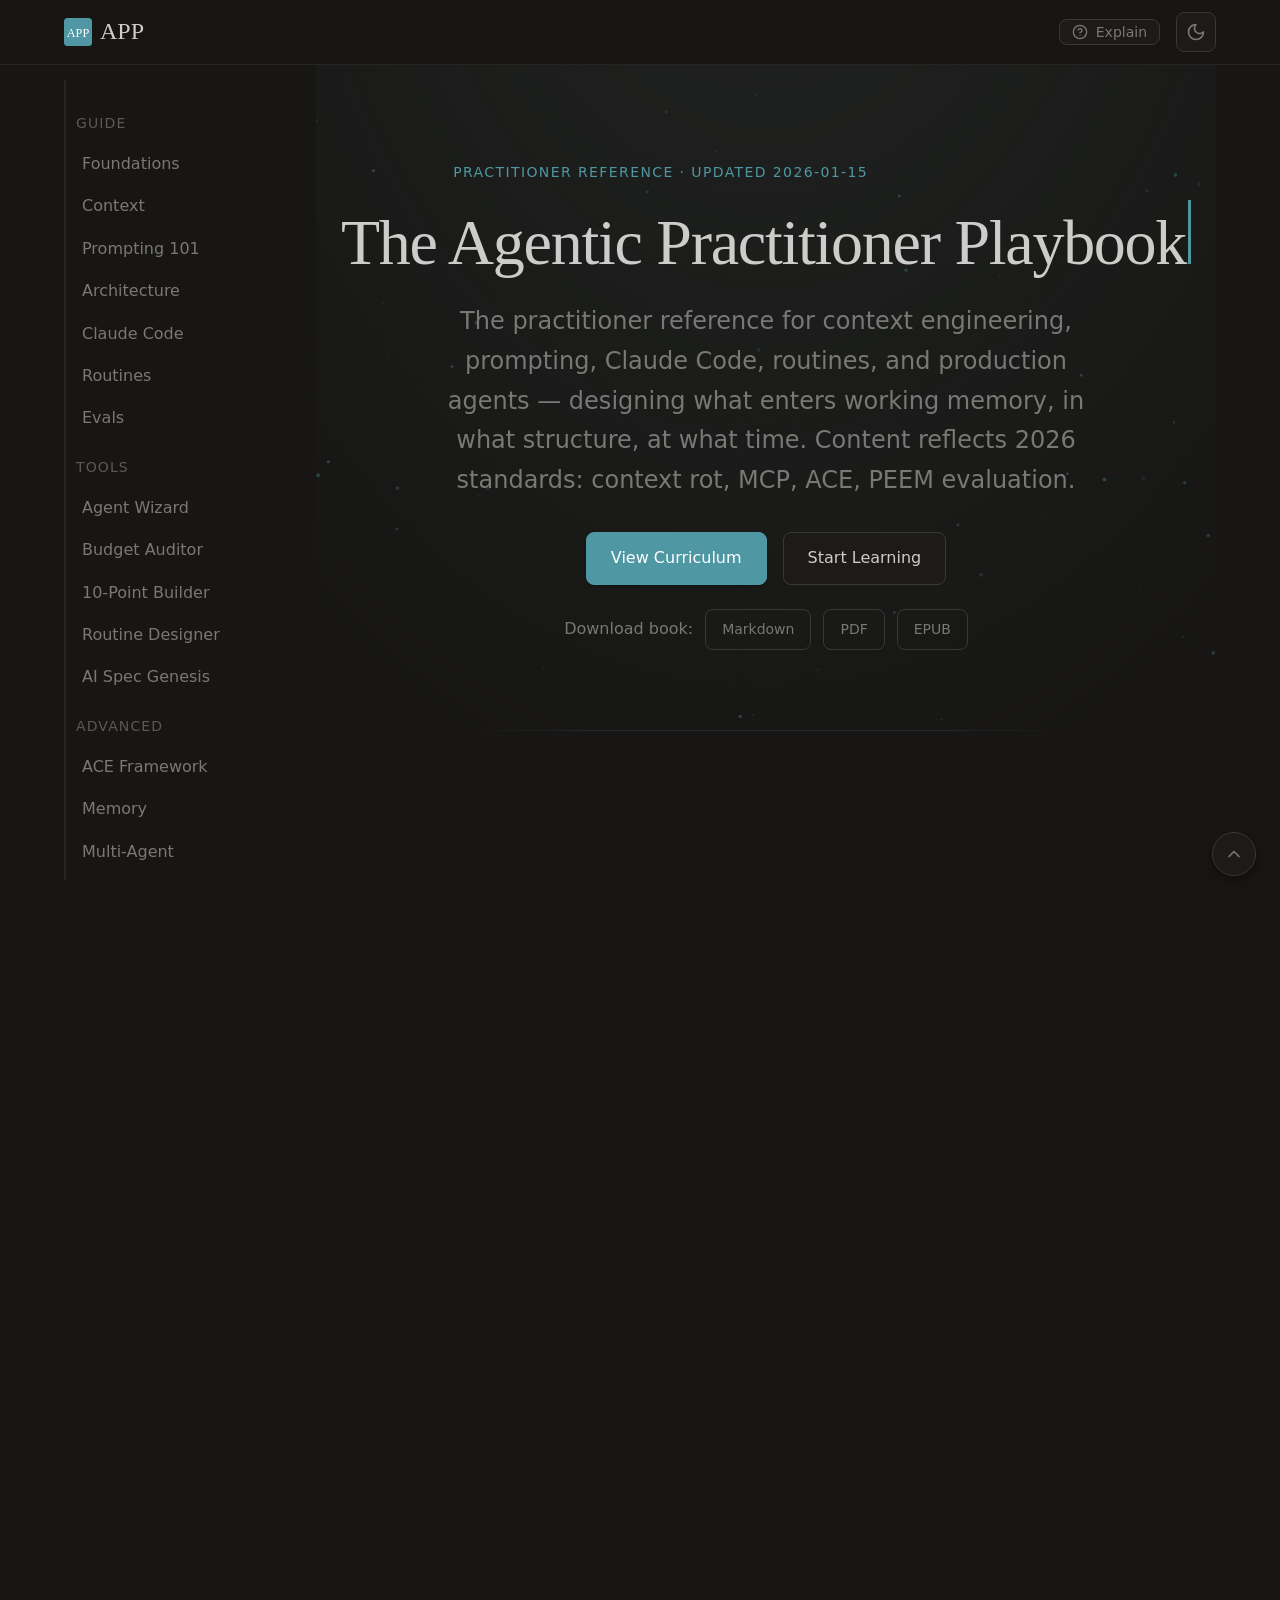
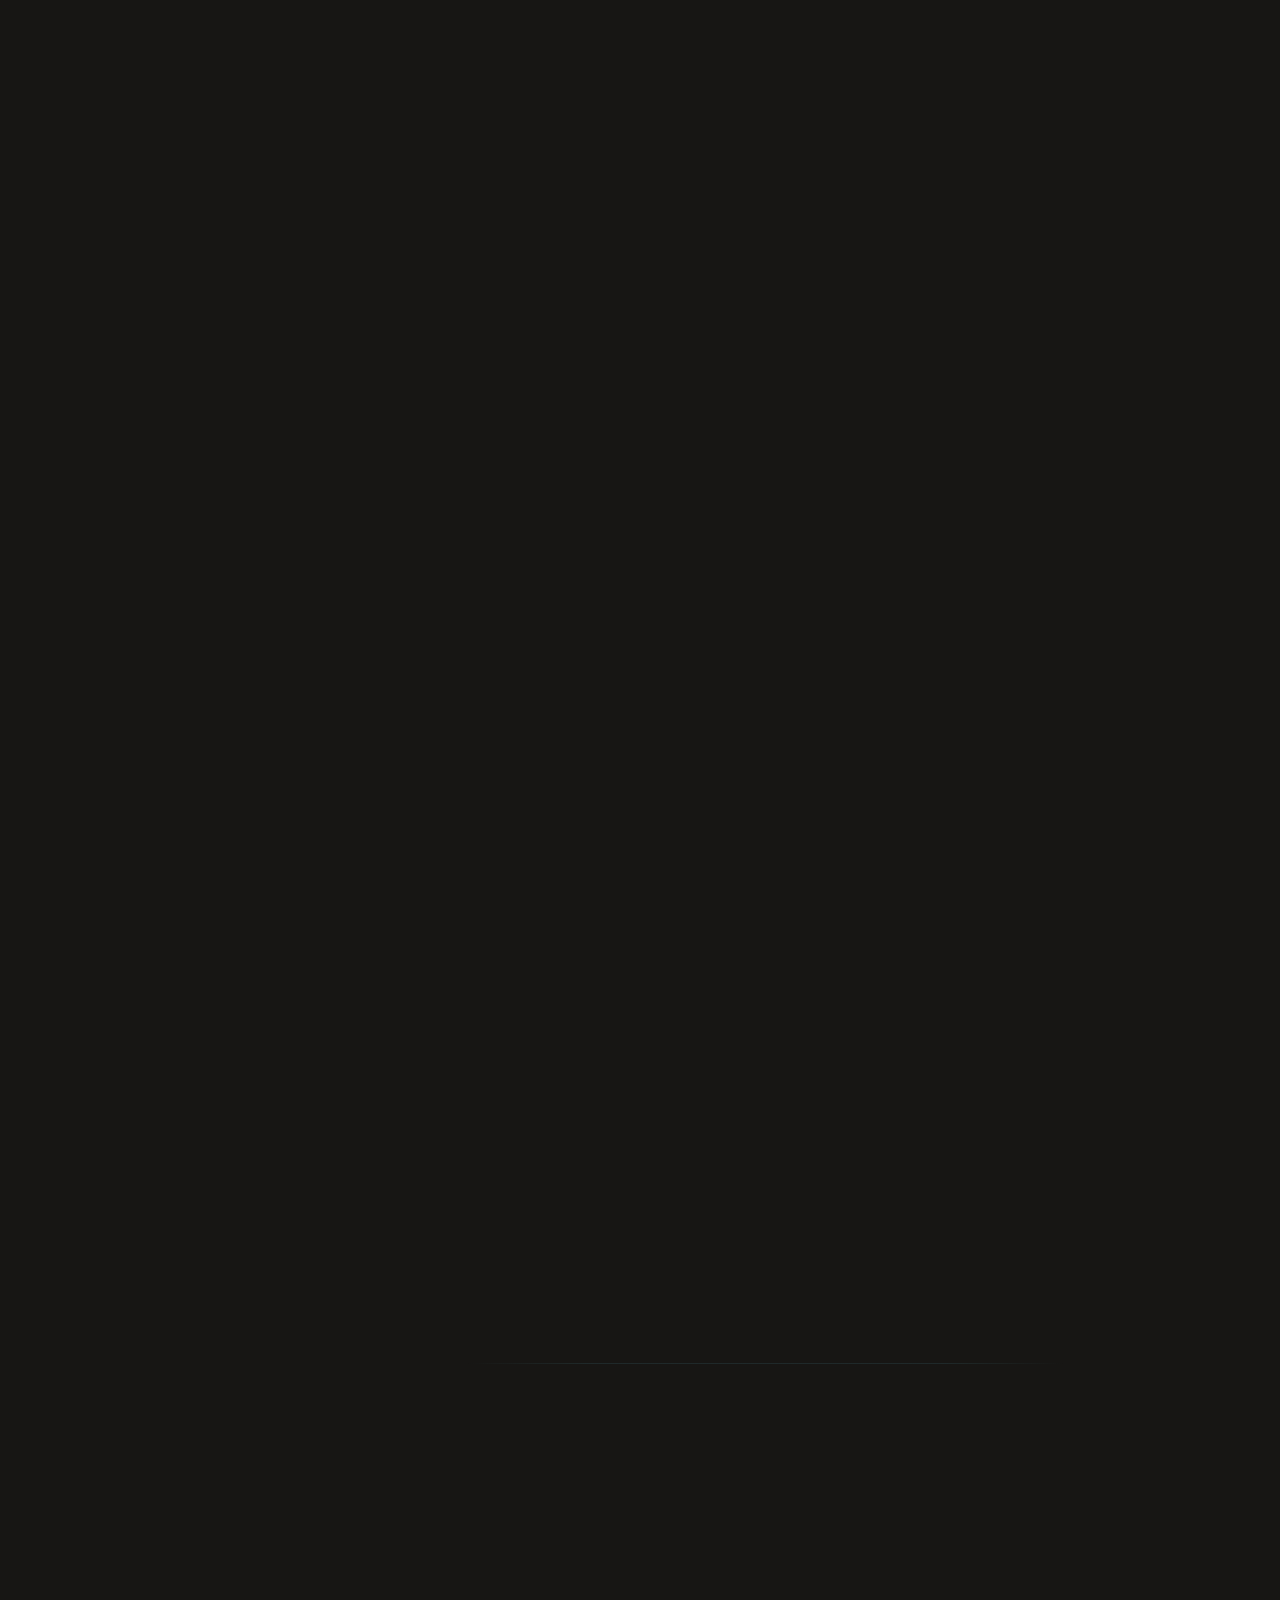
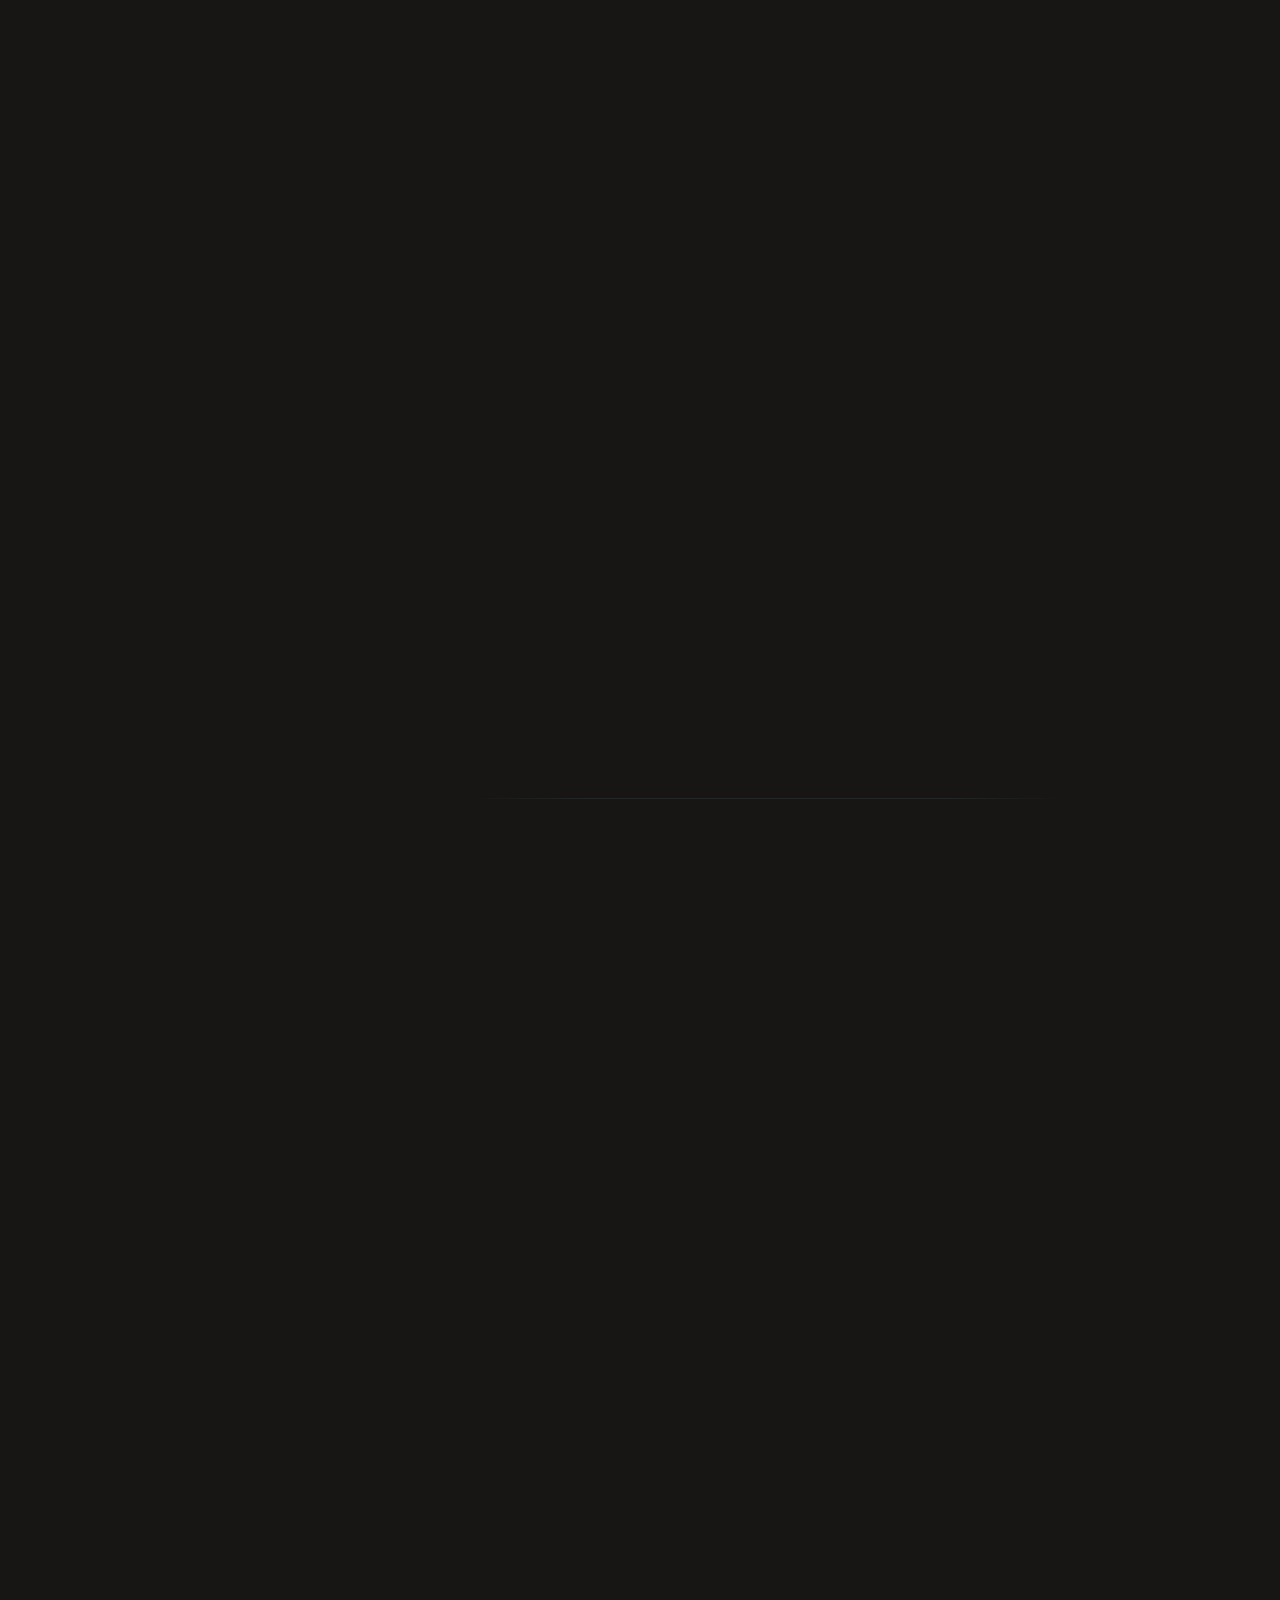
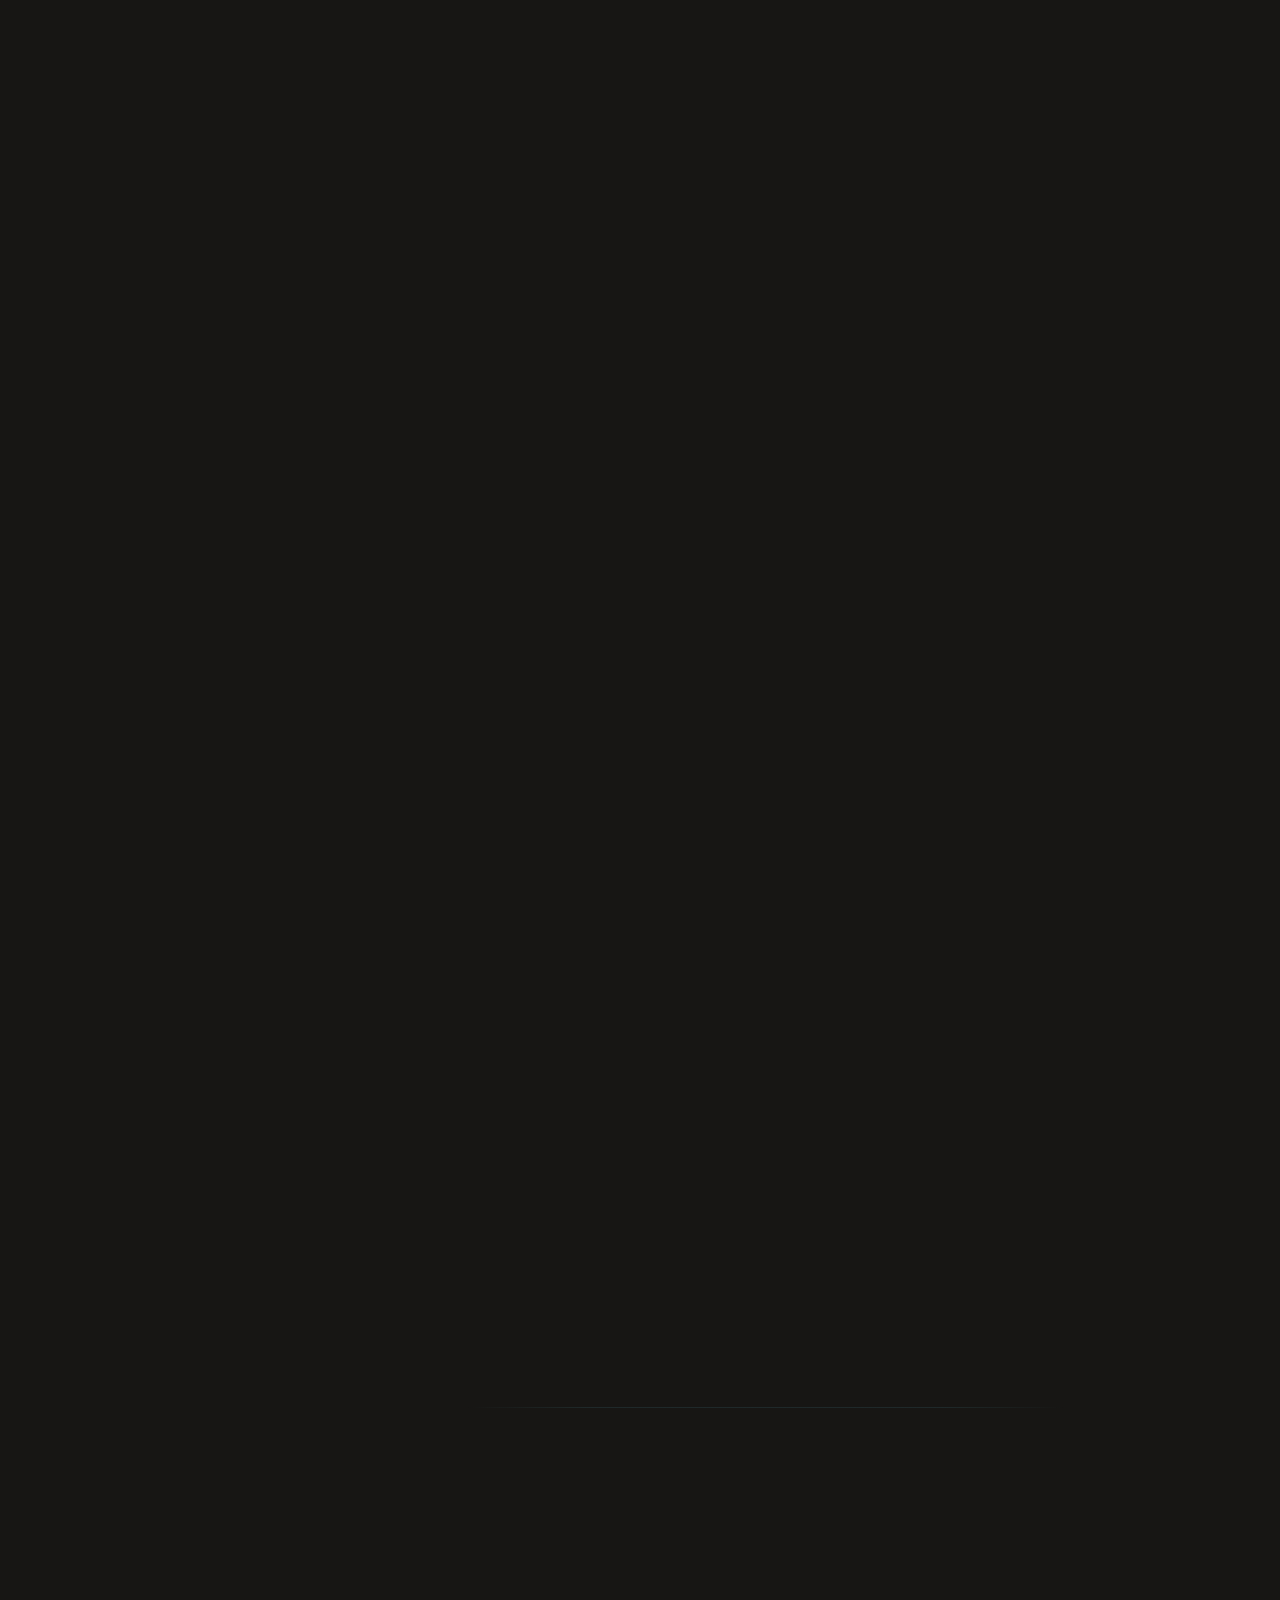
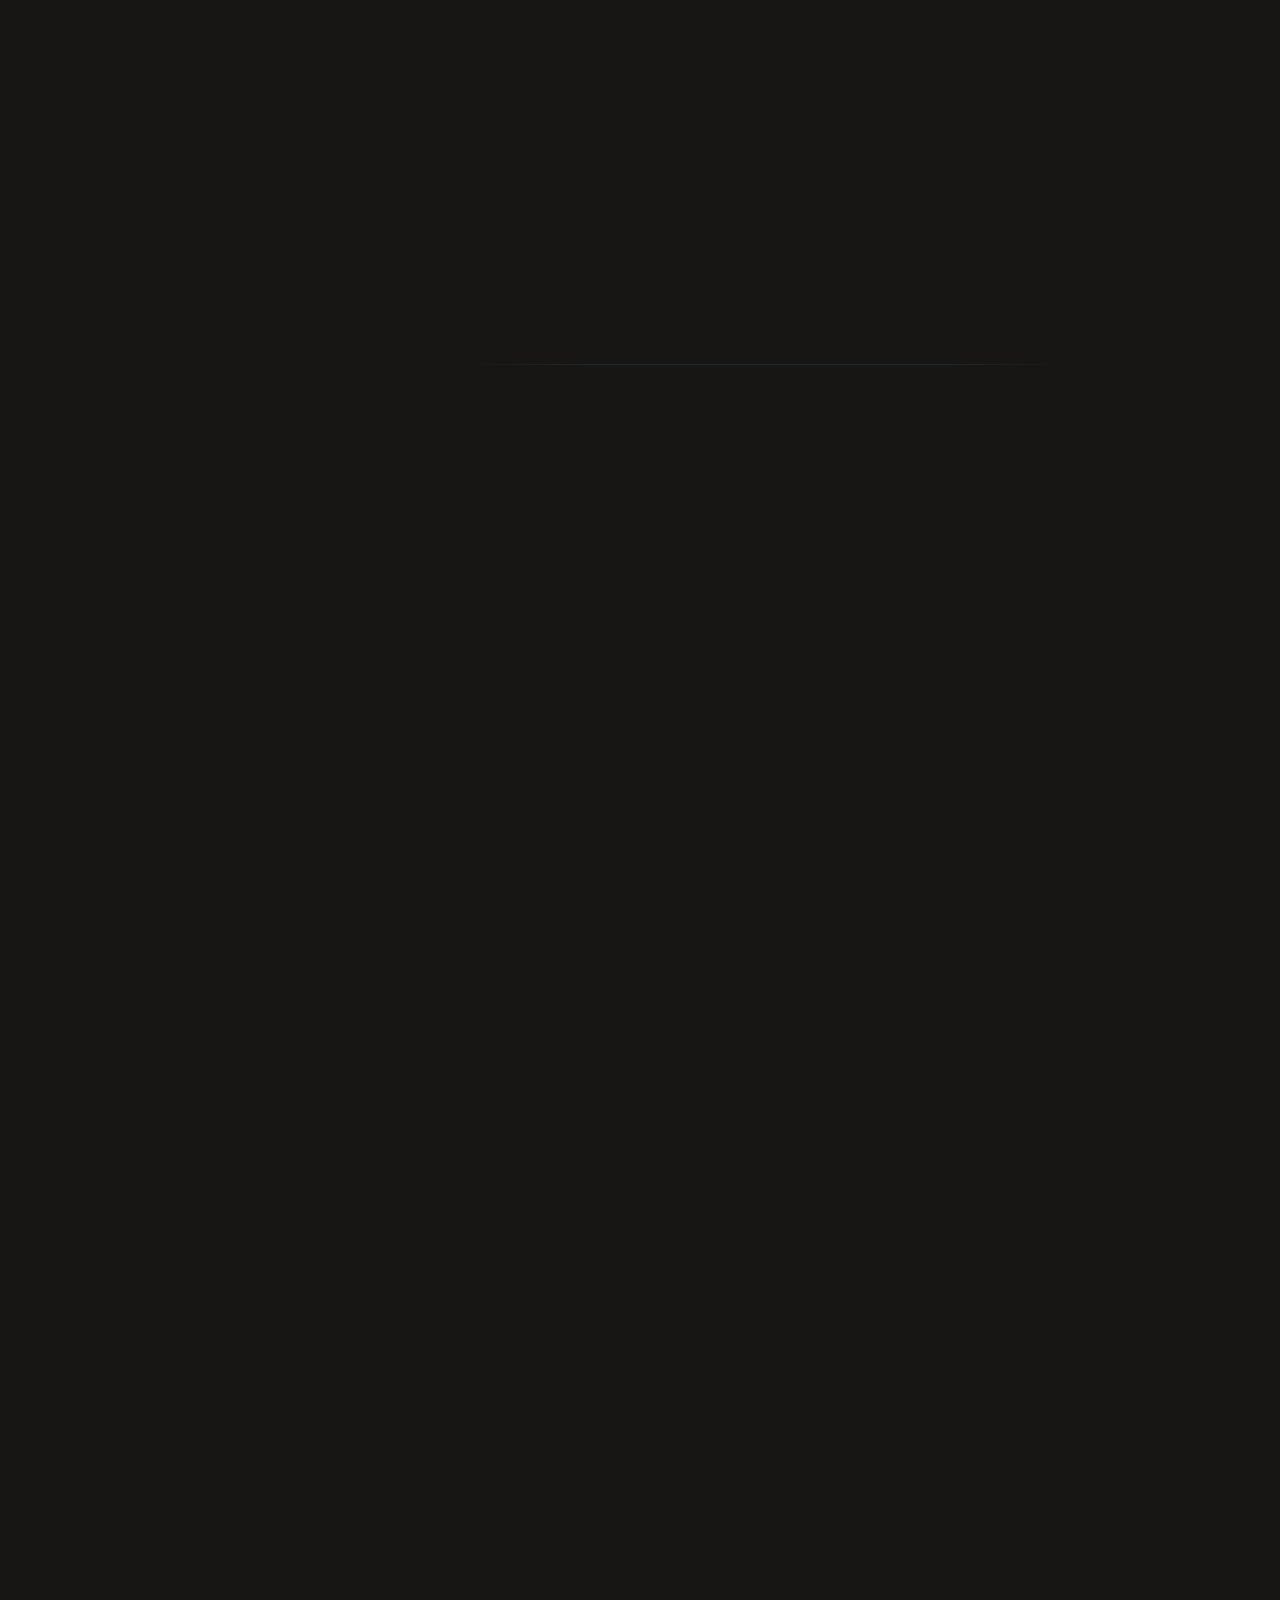
==== commit 301bb0c0: "Add AI Spec Genesis tool: vague-idea-to-spec generator for non-technical users New interactive Tool " ====
--- a/index.html
+++ b/index.html
@@ -4,18 +4,18 @@
   <meta charset="UTF-8">
   <meta name="viewport" content="width=device-width, initial-scale=1.0">
   <title>The Agentic Practitioner Playbook</title>
-  <meta name="description" content="Context Engineering, Prompting, Claude Code, and Production Agents. The practitioner reference for building agentic AI systems. Download the full book as Markdown, PDF, or EPUB.">
+  <meta name="description" content="Context Engineering, Prompting, Claude Code, and Production Agents. The practitioner reference for building agentic AI systems. Updated for 2026 standards — context rot, MCP, ACE, PEEM evaluation.">
   <meta name="theme-color" content="#171614" media="(prefers-color-scheme: dark)">
   <meta name="theme-color" content="#f7f6f2" media="(prefers-color-scheme: light)">
 
   <meta property="og:title" content="The Agentic Practitioner Playbook">
-  <meta property="og:description" content="Context Engineering · Prompting · Claude Code · Production Agents. Patterns, tools, production-ready implementations — plus downloadable Markdown, PDF, and EPUB.">
+  <meta property="og:description" content="Context Engineering · Prompting · Claude Code · Production Agents. Patterns, tools, production-ready implementations — plus downloadable Markdown, PDF, and EPUB. Updated for 2026 standards.">
   <meta property="og:type" content="website">
   <meta property="og:url" content="https://context-engineering-site.vercel.app/">
   <meta property="og:image" content="https://context-engineering-site.vercel.app/favicon.ico">
   <meta name="twitter:card" content="summary_large_image">
   <meta name="twitter:title" content="The Agentic Practitioner Playbook">
-  <meta name="twitter:description" content="Context Engineering · Prompting · Claude Code · Production Agents.">
+  <meta name="twitter:description" content="Context Engineering · Prompting · Claude Code · Production Agents. Updated for 2026 standards.">
 
   <meta http-equiv="Content-Security-Policy" content="default-src 'self'; script-src 'self'; style-src 'self' 'unsafe-inline' https://fonts.googleapis.com https://api.fontshare.com; font-src https://fonts.gstatic.com https://api.fontshare.com https://cdn.fontshare.com; img-src 'self' data:; connect-src 'self';">
 
@@ -28,6 +28,7 @@
   <link rel="stylesheet" href="styles.css">
   <link rel="canonical" href="https://context-engineering-site.vercel.app/">
   <link rel="icon" href="data:image/svg+xml,%3Csvg xmlns='http://www.w3.org/2000/svg' width='32' height='32' viewBox='0 0 32 32'%3E%3Crect width='32' height='32' rx='4' fill='%2301696f'/%3E%3Ctext x='16' y='22' font-family='Instrument%20Serif' font-size='14' fill='white' text-anchor='middle'%3EAPP%3C/text%3E%3C/svg%3E">
+  <meta name="last-updated" content="2026-01-15">
 </head>
 <body>
   <div class="reading-progress" id="readingProgress" aria-hidden="true"></div>
@@ -77,9 +78,12 @@
       </svg>
     </button>
     <ul style="margin-top:var(--space-8);">
+      <li class="nav-group-label">Curriculum</li>
+      <li><a href="#curriculum" class="nav-link">Course Curriculum</a></li>
       <li class="nav-group-label">Guide</li>
       <li><a href="#foundations" class="nav-link">Foundations</a></li>
       <li><a href="#context" class="nav-link">Context</a></li>
+      <li><a href="#mcp" class="nav-link">MCP</a></li>
       <li><a href="#prompting101" class="nav-link">Prompting 101</a></li>
       <li><a href="#architecture" class="nav-link">Architecture</a></li>
       <li><a href="#claude-code" class="nav-link">Claude Code</a></li>
@@ -90,6 +94,7 @@
       <li><a href="#tool-budget-auditor" class="nav-link">Budget Auditor</a></li>
       <li><a href="#tool-10point-builder" class="nav-link">10-Point Builder</a></li>
       <li><a href="#tool-routine-designer" class="nav-link">Routine Designer</a></li>
+      <li><a href="#tool-spec-genesis" class="nav-link">AI Spec Genesis</a></li>
       <li class="nav-group-label">Advanced</li>
       <li><a href="#ace" class="nav-link">ACE Framework</a></li>
       <li><a href="#memory" class="nav-link">Memory</a></li>
@@ -115,6 +120,7 @@
         <li><a href="#tool-budget-auditor" class="nav-link">Budget Auditor</a></li>
         <li><a href="#tool-10point-builder" class="nav-link">10-Point Builder</a></li>
         <li><a href="#tool-routine-designer" class="nav-link">Routine Designer</a></li>
+        <li><a href="#tool-spec-genesis" class="nav-link">AI Spec Genesis</a></li>
         <li class="nav-group-label">Advanced</li>
         <li><a href="#ace" class="nav-link">ACE Framework</a></li>
         <li><a href="#memory" class="nav-link">Memory</a></li>
@@ -128,18 +134,160 @@
       <section class="hero" id="hero">
         <div class="hero-particles" id="heroParticles" aria-hidden="true"><canvas></canvas></div>
         <div class="container">
-          <p class="section-eyebrow">Practitioner Reference</p>
+          <p class="section-eyebrow">Practitioner Reference · Updated 2026-01-15</p>
           <h1 class="hero-headline" id="heroHeadline">The Agentic Practitioner Playbook<span class="typing-cursor" aria-hidden="true"></span></h1>
-          <p class="hero-subheadline">The practitioner reference for context engineering, prompting, Claude Code, routines, and production agents — designing what enters working memory, in what structure, at what time.</p>
+          <p class="hero-subheadline">The practitioner reference for context engineering, prompting, Claude Code, routines, and production agents — designing what enters working memory, in what structure, at what time. Content reflects 2026 standards: context rot, MCP, ACE, PEEM evaluation.</p>
           <div class="hero-ctas">
-            <a href="#foundations" class="btn btn-primary" data-tooltip="Start with foundations">Start Learning</a>
-            <a href="#tool-agent-wizard" class="btn btn-secondary" data-tooltip="Should you build an agent?">Agent Wizard</a>
+            <a href="#curriculum" class="btn btn-primary" data-tooltip="View curriculum">View Curriculum</a>
+            <a href="#foundations" class="btn btn-secondary" data-tooltip="Start with foundations">Start Learning</a>
           </div>
           <div class="hero-downloads" role="group" aria-label="Download the playbook">
             <span class="hero-downloads-label">Download book:</span>
             <a href="The_Agentic_Practitioner_Playbook.md" class="btn btn-outline btn-sm" download="The_Agentic_Practitioner_Playbook.md" data-tooltip="Full playbook source file">Markdown</a>
             <a href="The_Agentic_Practitioner_Playbook.pdf" class="btn btn-outline btn-sm" download="The_Agentic_Practitioner_Playbook.pdf" data-tooltip="Printable PDF; Mermaid diagrams render in web and Markdown">PDF</a>
             <a href="The_Agentic_Practitioner_Playbook.epub" class="btn btn-outline btn-sm" download="The_Agentic_Practitioner_Playbook.epub" data-tooltip="E-reader EPUB">EPUB</a>
+          </div>
+        </div>
+      </section>
+
+      <div class="section-divider" aria-hidden="true"></div>
+
+      <!-- CURRICULUM -->
+      <section id="curriculum">
+        <div class="container">
+          <p class="section-eyebrow">Curriculum</p>
+          <h2 class="section-title">Course Curriculum</h2>
+          <p class="section-intro">Seven modules mapping to 2026 context engineering standards. Each module includes hands-on exercises, eval checkpoints, and production patterns. Total estimated time: ~6–8 hours.</p>
+
+          <div class="reveal">
+            <div class="curriculum-grid">
+              <article class="curriculum-module">
+                <div class="curriculum-module-header">
+                  <span class="curriculum-module-num">01</span>
+                  <div>
+                    <h3 class="curriculum-module-title">Tokenization Fundamentals</h3>
+                    <p class="curriculum-module-meta">~45 min</p>
+                  </div>
+                </div>
+                <p class="curriculum-module-desc">How models actually process text — subword tokenization, token budgets, and why token count ≠ semantic density. Includes Budget Auditor hands-on.</p>
+                <ul class="curriculum-module-topics">
+                  <li>Subword tokenization mechanics (BPE, WordPiece)</li>
+                  <li>Token budgets as hard constraints</li>
+                  <li>Semantic density vs token count</li>
+                </ul>
+              </article>
+
+              <article class="curriculum-module">
+                <div class="curriculum-module-header">
+                  <span class="curriculum-module-num">02</span>
+                  <div>
+                    <h3 class="curriculum-module-title">Context Window Architecture</h3>
+                    <p class="curriculum-module-meta">~60 min</p>
+                  </div>
+                </div>
+                <p class="curriculum-module-desc">The 5-layer stratified context system — System, Task, Tool, Memory, Routing layers. Injection ordering, primacy/recency effects, and middle-zone degradation.</p>
+                <ul class="curriculum-module-topics">
+                  <li>5-layer stratified context model</li>
+                  <li>Injection ordering & primacy/recency bias</li>
+                  <li>Lost-in-the-middle & context rot</li>
+                </ul>
+              </article>
+
+              <article class="curriculum-module">
+                <div class="curriculum-module-header">
+                  <span class="curriculum-module-num">03</span>
+                  <div>
+                    <h3 class="curriculum-module-title">Context Rot & Mitigation</h3>
+                    <p class="curriculum-module-meta">~60 min</p>
+                  </div>
+                </div>
+                <p class="curriculum-module-desc">Chroma's 2025 research on context rot — every frontier model degrades measurably as input grows. Distractor interference, shuffled haystack finding, and the four mitigation strategies.</p>
+                <ul class="curriculum-module-topics">
+                  <li>Context rot: Chroma 2025 findings (18 models tested)</li>
+                  <li>Distractor interference with semantically similar content</li>
+                  <li>Shuffled haystack: counterintuitive improvement</li>
+                  <li>Four strategies: write, select, compress, isolate</li>
+                </ul>
+              </article>
+
+              <article class="curriculum-module">
+                <div class="curriculum-module-header">
+                  <span class="curriculum-module-num">04</span>
+                  <div>
+                    <h3 class="curriculum-module-title">Four Context Engineering Strategies</h3>
+                    <p class="curriculum-module-meta">~75 min</p>
+                  </div>
+                </div>
+                <p class="curriculum-module-desc">Write (persist state outside window), Select (retrieve only relevant), Compress (summarize/trim), Isolate (sub-agents with scoped context). Hands-on with Budget Auditor and Agent Wizard.</p>
+                <ul class="curriculum-module-topics">
+                  <li>Write: external state persistence</li>
+                  <li>Select: retrieval with relevance thresholds</li>
+                  <li>Compress: summarization & semantic patterns</li>
+                  <li>Isolate: sub-agent context boundaries</li>
+                </ul>
+              </article>
+
+              <article class="curriculum-module featured">
+                <div class="curriculum-module-header">
+                  <span class="curriculum-module-num">05</span>
+                  <div>
+                    <h3 class="curriculum-module-title">MCP Integration & Tool Orchestration</h3>
+                    <p class="curriculum-module-meta">~60 min</p>
+                  </div>
+                </div>
+                <p class="curriculum-module-desc">Model Context Protocol — 97M+ downloads by early 2026, de facto standard for agent-to-tool communication. Scope boundaries: MCP ≠ A2A ≠ UCP. JIT loading, retrieval thresholds.</p>
+                <ul class="curriculum-module-topics">
+                  <li>MCP: 97M+ downloads, open-sourced Nov 2024</li>
+                  <li>Scope: agent-to-tool only (not A2A, not UCP)</li>
+                  <li>MCP vs Skills vs native tools matrix</li>
+                  <li>JIT loading with semantic similarity thresholds</li>
+                </ul>
+              </article>
+
+              <article class="curriculum-module">
+                <div class="curriculum-module-header">
+                  <span class="curriculum-module-num">06</span>
+                  <div>
+                    <h3 class="curriculum-module-title">RAG Optimization & Corrective Retrieval</h3>
+                    <p class="curriculum-module-meta">~60 min</p>
+                  </div>
+                </div>
+                <p class="curriculum-module-desc">Hybrid retrieval, corrective RAG triggers, context poisoning detection, progressive disclosure. Moving beyond naive vector search to production-grade retrieval.</p>
+                <ul class="curriculum-module-topics">
+                  <li>Hybrid retrieval: vector + temporal + importance</li>
+                  <li>Corrective RAG: re-retrieval on low relevance</li>
+                  <li>Context poisoning detection layer</li>
+                  <li>Progressive disclosure: metadata → details → deep dive</li>
+                </ul>
+              </article>
+
+              <article class="curriculum-module">
+                <div class="curriculum-module-header">
+                  <span class="curriculum-module-num">07</span>
+                  <div>
+                    <h3 class="curriculum-module-title">Evaluation Frameworks (PEEM)</h3>
+                    <p class="curriculum-module-meta">~60 min</p>
+                  </div>
+                </div>
+                <p class="curriculum-module-desc">PEEM (Prompt Engineering Evaluation Metrics) — 2026 nine-axis rubric. Two-layer metric framework: structural metrics (pre-run) and output metrics (post-run). Hill-climbing loop with eval-driven architecture fixes.</p>
+                <ul class="curriculum-module-topics">
+                  <li>PEEM nine-axis: clarity, structure, fairness, accuracy, coherence, relevance, objectivity, clarity, conciseness</li>
+                  <li>Two-layer framework: structural (pre) + output (post)</li>
+                  <li>Hill-climbing: diagnose by theme, one architectural fix, re-run</li>
+                  <li>Regression (R) vs Failure-mode (F) evals</li>
+                </ul>
+              </article>
+            </div>
+          </div>
+
+          <div class="reveal mt-12 callout-box">
+            <h3 style="margin-bottom:var(--space-4);">Free Preview: Module 03 — Context Rot & Mitigation</h3>
+            <p style="margin-bottom:var(--space-6);">Experience the teaching style and technical depth before committing. This module covers Chroma's 2025 research that tested 18 frontier models and found universal degradation as context grows — the phenomenon now called <strong>context rot</strong>.</p>
+            <div style="display:flex; gap:var(--space-4); flex-wrap:wrap; margin-bottom:var(--space-6);">
+              <a href="#context" class="btn btn-primary">Read Module 03 Preview</a>
+              <a href="#tool-budget-auditor" class="btn btn-secondary">Try Budget Auditor</a>
+            </div>
+            <p style="font-size:var(--text-sm); color:var(--color-text-muted);">No email required. Full module content available inline below.</p>
           </div>
         </div>
       </section>
@@ -241,8 +389,18 @@
           <div class="reveal mt-12">
             <h3 class="subsection-title">What Is Context Engineering</h3>
             <p style="margin-bottom:var(--space-8); max-width:72ch;">
-              Every failure in an agentic system can be traced to one of four context failures: <strong>ambiguity</strong> — the model lacks clear constraints and generates conflicting outputs; <strong>distractor interference</strong> — irrelevant context overwhelms relevant signal (the "lost-in-the-middle" effect, arXiv:2307.03172); <strong>context rot</strong> — earlier instructions decay as new tokens accumulate, degrading adherence to constraints; and <strong>attention dilution</strong> — excessive context length spreads attention thin, reducing accuracy on any single component.
+              Every failure in an agentic system can be traced to one of four context failures: <strong>ambiguity</strong> — the model lacks clear constraints and generates conflicting outputs; <strong>distractor interference</strong> — irrelevant context overwhelms relevant signal; <strong>context rot</strong> — measurable, reproducible degradation as input length grows; and <strong>attention dilution</strong> — excessive context length spreads attention thin, reducing accuracy on any single component.
             </p>
+            <div class="callout-box reveal" style="margin-top:var(--space-6);">
+              <h4 style="margin-bottom:var(--space-4);">Context Rot — Chroma 2025 Research</h4>
+              <p style="margin-bottom:var(--space-4);"><strong>Context rot</strong> is the term now used to describe the universal phenomenon that all frontier models degrade measurably as input length grows. Chroma's 2025 research tested 18 frontier models and found every one performs worse on simple tasks when given longer inputs — even when the information needed is clearly present.</p>
+              <p style="margin-bottom:var(--space-4);"><strong>Two specific findings from the research:</strong></p>
+              <ul style="margin-left:var(--space-6); margin-bottom:var(--space-4); font-size:var(--text-sm); color:var(--color-text-muted);">
+                <li style="margin-bottom:var(--space-2);"><strong>Distractor interference:</strong> Models perform significantly worse when semantically similar "distractor" content is present in context — even when it has no bearing on the task.</li>
+                <li><strong>Shuffled haystack finding:</strong> Counterintuitively, shuffling the order of context sometimes <em>improves</em> performance — suggesting models rely on positional heuristics in addition to content relevance.</li>
+              </ul>
+              <p class="source-footnote" style="border:none; padding-top:var(--space-3);">Source: Chroma Research, "Context Rot in Production LLMs" — 2025 study, 18 frontier models tested</p>
+            </div>
           </div>
 
           <div class="reveal mt-12">
@@ -496,6 +654,117 @@
           </div>
 
           </div>
+
+          <div class="reveal mt-12">
+            <h3 class="subsection-title">The Four Core Context Engineering Strategies</h3>
+            <p style="margin-bottom:var(--space-8); max-width:72ch;">In 2026, these four strategies are the standard taxonomy for mitigating context rot and managing context at scale. Every production system should explicitly choose which strategies to apply and where.</p>
+
+            <div class="grid-2 stagger">
+              <article class="card card-interactive reveal strategy-card" data-strategy="write">
+                <p class="card-meta">Strategy 01</p>
+                <h3 class="card-title">Write</h3>
+                <div class="card-body">
+                  <p><strong>Persist state outside the context window.</strong> When the agent needs to remember something across turns or sessions, write it to external storage (files, databases, vector stores) rather than keeping it in the context window.</p>
+                  <p><strong>When to use:</strong> Long-running sessions, multi-step tasks, anything that must survive context-window eviction. The Playbook pattern. CLAUDE.md persistence.</p>
+                  <p><strong>Production signal:</strong> If your context window grows linearly with session length, you need Write.</p>
+                </div>
+              </article>
+
+              <article class="card card-interactive reveal strategy-card" data-strategy="select">
+                <p class="card-meta">Strategy 02</p>
+                <h3 class="card-title">Select</h3>
+                <div class="card-body">
+                  <p><strong>Retrieve only what's relevant.</strong> Pull the smallest relevant subset of available information into context, scored by semantic similarity against the current task. Filter aggressively.</p>
+                  <p><strong>When to use:</strong> Large knowledge bases, multi-document corpora, any retrieval-augmented scenario. The Tool Layer JIT loading pattern.</p>
+                  <p><strong>Production signal:</strong> If your retrieval returns more than the model needs, you need Select with a tighter threshold.</p>
+                </div>
+              </article>
+
+              <article class="card card-interactive reveal strategy-card" data-strategy="compress">
+                <p class="card-meta">Strategy 03</p>
+                <h3 class="card-title">Compress</h3>
+                <div class="card-body">
+                  <p><strong>Summarize and trim.</strong> Reduce long content to its semantic essence before injection. Replace transcripts with patterns. Replace verbose instructions with concise rules. Replace repeated information with pointers.</p>
+                  <p><strong>When to use:</strong> Conversation history, episodic memory, retrieved chunks that exceed need, system prompts over 400 tokens. The Memory Layer compression pattern.</p>
+                  <p><strong>Production signal:</strong> If your context contains repetition or verbose explanations, you need Compress.</p>
+                </div>
+              </article>
+
+              <article class="card card-interactive reveal strategy-card" data-strategy="isolate">
+                <p class="card-meta">Strategy 04</p>
+                <h3 class="card-title">Isolate</h3>
+                <div class="card-body">
+                  <p><strong>Sub-agents with scoped context.</strong> Split work across sub-agents, each with a fresh, narrowly-scoped context window. Prevent cross-contamination and let parallel work proceed without interference.</p>
+                  <p><strong>When to use:</strong> Multi-domain tasks, parallelizable work, anything that benefits from context isolation. The Sub-Agent pattern.</p>
+                  <p><strong>Production signal:</strong> If your single agent's context mixes concerns, you need Isolate.</p>
+                </div>
+              </article>
+            </div>
+            <p class="source-footnote" style="margin-top:var(--space-6);">Source: 2026 standard context engineering taxonomy — write, select, compress, isolate</p>
+          </div>
+        </div>
+      </section>
+
+      <div class="section-divider" aria-hidden="true"></div>
+
+
+      <!-- MCP SECTION -->
+      <section id="mcp">
+        <div class="container">
+          <p class="section-eyebrow">Section 03</p>
+          <h2 class="section-title">Model Context Protocol (MCP)</h2>
+          <p class="section-intro">By early 2026, MCP has crossed 97 million downloads and become the de facto standard for connecting agents to tools, databases, and APIs. Open-sourced by Anthropic in November 2024, it defines a unified protocol for agent-to-tool communication.</p>
+
+          <div class="reveal">
+            <div class="mcp-stats" style="display:grid; grid-template-columns:repeat(auto-fit, minmax(200px, 1fr)); gap:var(--space-6); margin-bottom:var(--space-8);">
+              <div>
+                <p class="stat-value" data-count="97" data-suffix="M+"><span class="counter-display">0M+</span><noscript>97M+</noscript></p>
+                <p class="stat-label">MCP downloads by early 2026</p>
+                <p style="font-size:var(--text-xs); color:var(--color-text-faint); margin-top:var(--space-2);">De facto tool-integration standard</p>
+              </div>
+              <div>
+                <p class="stat-value" data-count="1.5" data-suffix=" yrs"><span class="counter-display">0 yrs</span><noscript>1.5 yrs</noscript></p>
+                <p class="stat-label">From open-source (Nov 2024) to industry standard</p>
+                <p style="font-size:var(--text-xs); color:var(--color-text-faint); margin-top:var(--space-2);">Anthropic-released, multi-vendor adoption</p>
+              </div>
+            </div>
+          </div>
+
+          <div class="reveal callout-box">
+            <h3 style="margin-bottom:var(--space-4);">MCP Scope: What It Is (and Is Not)</h3>
+            <p style="margin-bottom:var(--space-6);">A common mistake is conflating MCP with other emerging protocols. MCP handles exactly one thing: <strong>agent-to-tool communication</strong>.</p>
+            <div class="table-wrapper" style="margin-bottom:var(--space-6);">
+              <table>
+                <thead><tr><th>Protocol</th><th>Scope</th><th>What It Handles</th></tr></thead>
+                <tbody>
+                  <tr class="matrix-highlight"><td><strong>MCP</strong></td><td>Agent ↔ Tool</td><td>Connecting an agent to external tools, databases, APIs. Single agent calling a single tool at a time.</td></tr>
+                  <tr><td><strong>A2A</strong></td><td>Agent ↔ Agent</td><td>Agent-to-agent delegation, peer messaging, handoff protocols between distinct agents.</td></tr>
+                  <tr><td><strong>UCP</strong></td><td>Agent ↔ Transaction</td><td>Universal Commerce Protocol — payments, transactions, and commerce flows involving agents.</td></tr>
+                </tbody>
+              </table>
+            </div>
+            <p><strong>Boundary discipline:</strong> If you're using MCP, do not expect it to handle agent-to-agent negotiation. If you're using A2A, do not expect it to call external tools. Each protocol has a sharply defined scope.</p>
+          </div>
+
+          <div class="reveal mt-12">
+            <h3 class="subsection-title">When to Use MCP vs Skills vs Native Tools</h3>
+            <div class="table-wrapper">
+              <table>
+                <thead><tr><th>Dimension</th><th>MCP Servers</th><th>Skills</th><th>Native Tools</th></tr></thead>
+                <tbody>
+                  <tr><td><strong>Purpose</strong></td><td>Wrap external systems (GitHub, Slack, DBs) as callable tools</td><td>Package composable knowledge/procedures for on-demand load</td><td>Built-in capabilities (file edit, bash, web search)</td></tr>
+                  <tr><td><strong>Loaded</strong></td><td>Tool schemas at session start or JIT by relevance</td><td>Retrieved when model determines task needs them</td><td>Always available</td></tr>
+                  <tr><td><strong>Config</strong></td><td><code>mcp.json</code> in repo — team inherits same servers</td><td>Skill files in <code>.agents/skills/</code> or project paths</td><td>Built into harness/runtime</td></tr>
+                  <tr><td><strong>Best for</strong></td><td>Actions: deploy, query, notify, browse external systems</td><td>Knowledge: domain expertise, formatting, audit protocols</td><td>Generic primitives: code, files, search</td></tr>
+                </tbody>
+              </table>
+            </div>
+            <p class="source-footnote">Source: Boris Claude Code workshop; Daisy Holman harness talk; MCP specification 2026</p>
+          </div>
+
+          <div class="reveal mt-12 callout-warning">
+            <p><strong>Production rule:</strong> Maintain a relevance threshold (0.75–0.85) for JIT tool loading via MCP. Even though MCP servers are pre-registered, only load full tool schemas when the routing layer classifies the task as requiring that tool. Do not flood the context window with all available tool definitions.</p>
+          </div>
         </div>
       </section>
 
@@ -505,7 +774,7 @@
       <!-- PROMPTING 101 -->
       <section id="prompting101">
         <div class="container">
-          <p class="section-eyebrow">Section 03</p>
+          <p class="section-eyebrow">Section 04</p>
           <h2 class="section-title">Prompting 101</h2>
           <p class="section-intro">Prompt engineering is iterative empirical science: test, observe failure modes, bake missing context back in, repeat. <a href="#tool-10point-builder">Build a structured prompt →</a></p>
 
@@ -551,7 +820,7 @@
       <!-- ARCHITECTURE -->
       <section id="architecture">
         <div class="container">
-          <p class="section-eyebrow">Section 04</p>
+          <p class="section-eyebrow">Section 05</p>
           <h2 class="section-title">Agent Architecture</h2>
           <p class="section-intro">An agent is a model calling tools in a loop. Environment + tools + system prompt — keep it simple, then optimize.</p>
 
@@ -603,7 +872,7 @@
       <!-- CLAUDE CODE -->
       <section id="claude-code">
         <div class="container">
-          <p class="section-eyebrow">Section 05</p>
+          <p class="section-eyebrow">Section 06</p>
           <h2 class="section-title">Claude Code</h2>
           <p class="section-intro">Not autocomplete — a fully agentic assistant. Terminal-native, works with any IDE, runs bash + edits + MCP in a loop.</p>
 
@@ -653,7 +922,7 @@
       <!-- ROUTINES -->
       <section id="routines">
         <div class="container">
-          <p class="section-eyebrow">Section 06</p>
+          <p class="section-eyebrow">Section 07</p>
           <h2 class="section-title">Routines</h2>
           <p class="section-intro">Routines are higher-order prompts — preconfigured Claude Code sessions on managed infrastructure. The default shifts from "I'll prompt Claude" to "Claude prompts Claude." <a href="#tool-routine-designer">Design a routine →</a></p>
 
@@ -707,9 +976,53 @@
       <!-- EVALS -->
       <section id="evals">
         <div class="container">
-          <p class="section-eyebrow">Section 07</p>
+          <p class="section-eyebrow">Section 08</p>
           <h2 class="section-title">Evals &amp; Hill Climbing</h2>
-          <p class="section-intro">83% pass rate with 17% failure is expensive in manufacturing — and unacceptable in production without a recovery loop.</p>
+          <p class="section-intro">83% pass rate with 17% failure is expensive in manufacturing — and unacceptable in production without a recovery loop. This module covers PEEM, the 2026 nine-axis evaluation rubric, and the two-layer metric framework.</p>
+
+          <div class="reveal">
+            <h3 class="subsection-title">PEEM — Prompt Engineering Evaluation Metrics</h3>
+            <p style="margin-bottom:var(--space-6); max-width:72ch;">The 2026 PEEM rubric scores prompts and outputs across nine axes, giving you a repeatable process instead of a vague "60% faster" claim. Use this framework for every prompt that ships to production.</p>
+            <div class="grid-2 stagger">
+              <article class="card reveal">
+                <p class="card-meta">Structural (Pre-Run)</p>
+                <h3 class="card-title">Inspect the prompt itself</h3>
+                <div class="card-body">
+                  <p><strong>Clarity</strong> — Are instructions unambiguous?</p>
+                  <p><strong>Structure</strong> — Is the prompt organized into named sections (role, task, constraints, output)?</p>
+                  <p><strong>Fairness</strong> — Does it avoid priming the model toward a specific answer when the answer is unknown?</p>
+                </div>
+              </article>
+              <article class="card reveal">
+                <p class="card-meta">Output (Post-Run)</p>
+                <h3 class="card-title">Inspect the model's response</h3>
+                <div class="card-body">
+                  <p><strong>Accuracy</strong> — Is the output factually correct?</p>
+                  <p><strong>Coherence</strong> — Is the reasoning internally consistent?</p>
+                  <p><strong>Relevance</strong> — Does the response address the actual task?</p>
+                  <p><strong>Objectivity</strong> — Does it avoid unsupported opinions?</p>
+                  <p><strong>Clarity</strong> — Is the output readable and well-structured?</p>
+                  <p><strong>Conciseness</strong> — Is it as brief as possible without losing information?</p>
+                </div>
+              </article>
+            </div>
+            <p class="source-footnote">Source: PEEM (Prompt Engineering Evaluation Metrics) — 2026 nine-axis rubric</p>
+          </div>
+
+          <div class="reveal mt-12 callout-box">
+            <h3 style="margin-bottom:var(--space-4);">The Two-Layer Metric Framework</h3>
+            <p style="margin-bottom:var(--space-4);">Structural metrics are checked <em>before</em> running a prompt — they catch design flaws without spending inference budget. Output metrics are checked <em>after</em> running a prompt — they catch model behavior issues.</p>
+            <div class="table-wrapper">
+              <table>
+                <thead><tr><th>Layer</th><th>When</th><th>Cost</th><th>What It Catches</th></tr></thead>
+                <tbody>
+                  <tr><td><strong>Structural</strong></td><td>Pre-run (lint the prompt)</td><td>Zero tokens</td><td>Ambiguity, missing sections, conflicting instructions, output schema gaps</td></tr>
+                  <tr><td><strong>Output</strong></td><td>Post-run (grade the response)</td><td>Tokens + judge model</td><td>Hallucination, reasoning errors, tone drift, format violations</td></tr>
+                </tbody>
+              </table>
+            </div>
+            <p style="margin-top:var(--space-4);"><strong>Why two layers?</strong> Structural issues compound — a prompt with three structural flaws will fail on every output metric downstream. Catching them pre-run saves compute and shortens the debug loop.</p>
+          </div>
 
           <div class="reveal">
             <h3 class="subsection-title">Regression vs Failure-Mode Evals</h3>
@@ -844,12 +1157,150 @@
 
       <div class="section-divider" aria-hidden="true"></div>
 
+      <!-- TOOL E: AI SPEC GENESIS -->
+      <section id="tool-spec-genesis" class="tool-section">
+        <div class="container">
+          <p class="section-eyebrow">Interactive Tool E</p>
+          <h2 class="section-title">AI Spec Genesis</h2>
+          <p class="section-intro">Describe a vague idea. AI asks the right questions, offers multiple-choice options with use cases and tradeoffs, then assembles a spec-driven, context-engineered prompt package ready to hand to an AI coding agent for FAANG-grade output. No technical knowledge required — the AI decides what to ask.</p>
+
+          <!-- STEP 0: PROVIDER -->
+          <div class="sg-step reveal" id="sgStepProvider">
+            <div class="sg-step-header">
+              <span class="sg-step-num">0</span>
+              <h3 class="sg-step-title">Connect your AI</h3>
+            </div>
+            <p class="sg-step-desc">Pick a provider and paste your API key. The key is stored only in this browser tab (session storage) and sent directly to the provider — never to this site's server.</p>
+            <div class="sg-provider-row">
+              <div class="form-group">
+                <label class="form-label" for="sgProvider">Provider</label>
+                <select class="form-select" id="sgProvider">
+                  <option value="google">Google Gemini</option>
+                  <option value="openai">OpenAI</option>
+                  <option value="opencode">OpenCode / Custom (OpenAI-compatible)</option>
+                </select>
+              </div>
+              <div class="form-group sg-field-key">
+                <label class="form-label" for="sgApiKey">API Key</label>
+                <input type="password" class="form-input" id="sgApiKey" placeholder="Paste your key" autocomplete="off">
+              </div>
+              <div class="form-group sg-field-model" id="sgModelGroup">
+                <label class="form-label" for="sgModel">Model</label>
+                <select class="form-select" id="sgModel"></select>
+              </div>
+              <div class="form-group sg-field-baseurl" id="sgBaseUrlGroup" style="display:none;">
+                <label class="form-label" for="sgBaseUrl">Base URL</label>
+                <input type="text" class="form-input" id="sgBaseUrl" placeholder="https://api.your-endpoint.com/v1">
+              </div>
+            </div>
+            <p class="sg-privacy-note" id="sgPrivacyNote">Your key never leaves your browser. This is a static site with no backend.</p>
+            <p class="sg-status" id="sgConnectionStatus" aria-live="polite"></p>
+          </div>
+
+          <div class="section-divider" aria-hidden="true" style="margin:var(--space-8) 0;"></div>
+
+          <!-- STEP 1: IDEA -->
+          <div class="sg-step reveal" id="sgStepIdea">
+            <div class="sg-step-header">
+              <span class="sg-step-num">1</span>
+              <h3 class="sg-step-title">Describe your idea</h3>
+            </div>
+            <p class="sg-step-desc">In plain language. Vague is fine — the AI will figure out what needs deciding.</p>
+            <div class="form-group">
+              <textarea class="form-textarea" id="sgIdea" rows="4" placeholder="e.g., I want an app where people can book hair salon appointments and the salon owner can see their schedule for the day"></textarea>
+            </div>
+            <div class="sg-examples" id="sgExamples">
+              <span class="sg-examples-label">Try:</span>
+              <button type="button" class="sg-example-chip" data-idea="A booking app for hair salons where customers pick a stylist and time, and the owner sees the day's schedule">Salon booking app</button>
+              <button type="button" class="sg-example-chip" data-idea="A dashboard for my sales team that pulls data from our CRM and shows revenue by rep, with weekly email summaries">Sales dashboard</button>
+              <button type="button" class="sg-example-chip" data-idea="A tool that summarizes my long email threads into bullet points and suggests replies">Email summarizer</button>
+              <button type="button" class="sg-example-chip" data-idea="A marketplace where independent artists sell prints, with search, cart, and Stripe checkout">Art marketplace</button>
+            </div>
+            <button type="button" class="btn btn-primary" id="sgAnalyzeBtn">Analyze with AI</button>
+            <span class="sg-loading" id="sgAnalyzeLoading" style="display:none;">Analyzing…</span>
+          </div>
+
+          <div class="section-divider" aria-hidden="true" style="margin:var(--space-8) 0;" id="sgDivAfterIdea" style="display:none;"></div>
+
+          <!-- STEP 2: DECISIONS -->
+          <div class="sg-step reveal" id="sgStepDecisions" style="display:none;">
+            <div class="sg-step-header">
+              <span class="sg-step-num">2</span>
+              <h3 class="sg-step-title">Pick your options</h3>
+            </div>
+            <p class="sg-step-desc" id="sgProjectSummary"></p>
+            <p class="sg-step-hint">AI recommendations are pre-selected. Tap any card to override. Each shows use cases, pros, and cons so you know <em>why</em>.</p>
+            <div id="sgDecisionsContainer"></div>
+            <button type="button" class="btn btn-primary" id="sgGenerateBtn" disabled>Generate Spec Package</button>
+            <span class="sg-loading" id="sgGenerateLoading" style="display:none;">Building spec package…</span>
+          </div>
+
+          <div class="section-divider" aria-hidden="true" style="margin:var(--space-8) 0;" id="sgDivAfterDecisions" style="display:none;"></div>
+
+          <!-- STEP 3: OUTPUT -->
+          <div class="sg-step reveal" id="sgStepOutput" style="display:none;">
+            <div class="sg-step-header">
+              <span class="sg-step-num">3</span>
+              <h3 class="sg-step-title">Your spec package</h3>
+            </div>
+            <p class="sg-step-desc">Copy each section into your AI coding agent in the order shown in the Handoff Guide. That guide tells you <em>when</em> and <em>how</em> to deliver each piece.</p>
+
+            <div class="sg-output-actions">
+              <button type="button" class="btn btn-secondary btn-sm" id="sgCopyAllBtn">Copy All as Markdown</button>
+              <button type="button" class="btn btn-secondary btn-sm" id="sgDownloadBtn">Download .md</button>
+              <button type="button" class="btn btn-outline btn-sm" id="sgRestartBtn">Start Over</button>
+            </div>
+
+            <div class="sg-tabs" role="tablist">
+              <button class="sg-tab active" role="tab" data-tab="handoff">Handoff Guide</button>
+              <button class="sg-tab" role="tab" data-tab="system">System Prompt</button>
+              <button class="sg-tab" role="tab" data-tab="tenpoint">10-Point Prompt</button>
+              <button class="sg-tab" role="tab" data-tab="budget">Context Budget</button>
+              <button class="sg-tab" role="tab" data-tab="files">File Structure</button>
+              <button class="sg-tab" role="tab" data-tab="stack">Tech Stack</button>
+              <button class="sg-tab" role="tab" data-tab="checklist">Quality Checklist</button>
+            </div>
+
+            <div class="sg-tab-panel active" data-panel="handoff" id="sgPanelHandoff">
+              <div style="display:flex;justify-content:space-between;align-items:center;margin-bottom:var(--space-4);"><h3 style="margin:0;">Handoff Guide</h3><button class="btn btn-sm btn-secondary" id="sgCopyHandoff" type="button">Copy</button></div>
+              <div class="code-block"><pre id="sgHandoffContent"><code></code></pre></div>
+            </div>
+            <div class="sg-tab-panel" data-panel="system">
+              <div style="display:flex;justify-content:space-between;align-items:center;margin-bottom:var(--space-4);"><h3 style="margin:0;">5-Layer System Prompt</h3><button class="btn btn-sm btn-secondary" id="sgCopySystem" type="button">Copy</button></div>
+              <div class="code-block"><pre id="sgSystemContent"><code></code></pre></div>
+            </div>
+            <div class="sg-tab-panel" data-panel="tenpoint">
+              <div style="display:flex;justify-content:space-between;align-items:center;margin-bottom:var(--space-4);"><h3 style="margin:0;">10-Point Structured Prompt</h3><button class="btn btn-sm btn-secondary" id="sgCopyTenPoint" type="button">Copy</button></div>
+              <div class="code-block"><pre id="sgTenPointContent"><code></code></pre></div>
+            </div>
+            <div class="sg-tab-panel" data-panel="budget">
+              <div style="display:flex;justify-content:space-between;align-items:center;margin-bottom:var(--space-4);"><h3 style="margin:0;">Context Budget</h3><button class="btn btn-sm btn-secondary" id="sgCopyBudget" type="button">Copy</button></div>
+              <div class="code-block"><pre id="sgBudgetContent"><code></code></pre></div>
+            </div>
+            <div class="sg-tab-panel" data-panel="files">
+              <div style="display:flex;justify-content:space-between;align-items:center;margin-bottom:var(--space-4);"><h3 style="margin:0;">File Structure</h3><button class="btn btn-sm btn-secondary" id="sgCopyFiles" type="button">Copy</button></div>
+              <div class="code-block"><pre id="sgFilesContent"><code></code></pre></div>
+            </div>
+            <div class="sg-tab-panel" data-panel="stack">
+              <div style="display:flex;justify-content:space-between;align-items:center;margin-bottom:var(--space-4);"><h3 style="margin:0;">Tech Stack</h3><button class="btn btn-sm btn-secondary" id="sgCopyStack" type="button">Copy</button></div>
+              <div class="code-block"><pre id="sgStackContent"><code></code></pre></div>
+            </div>
+            <div class="sg-tab-panel" data-panel="checklist">
+              <div style="display:flex;justify-content:space-between;align-items:center;margin-bottom:var(--space-4);"><h3 style="margin:0;">Quality Checklist</h3><button class="btn btn-sm btn-secondary" id="sgCopyChecklist" type="button">Copy</button></div>
+              <div class="code-block"><pre id="sgChecklistContent"><code></code></pre></div>
+            </div>
+          </div>
+        </div>
+      </section>
+
+      <div class="section-divider" aria-hidden="true"></div>
+
       <!-- ACE FRAMEWORK -->
       <section id="ace">
         <div class="container">
           <p class="section-eyebrow">Advanced</p>
           <h2 class="section-title">ACE Framework</h2>
-          <p class="section-intro">Generator → Reflector → Curator. Self-improvement by compressing experience into Playbook patterns.</p>
+          <p class="section-intro">Generator → Reflector → Curator. Agents that iteratively refine their own context rather than relying on static prompts. Originally developed by Stanford / SambaNova in 2025 as an advanced, emerging technique.</p>
           <div class="reveal ace-diagram" id="aceDiagram">
             <svg viewBox="0 0 800 320" xmlns="http://www.w3.org/2000/svg" role="img" aria-label="ACE Framework diagram">
               <defs><marker id="arrow-ace" viewBox="0 0 10 10" refX="9" refY="5" markerWidth="6" markerHeight="6" orient="auto-start-reverse"><path d="M 0 0 L 10 5 L 0 10 z" fill="var(--color-text-muted)" stroke="none"/></marker></defs>
@@ -864,7 +1315,7 @@
               <path d="M 660 200 L 660 260 L 140 260 L 140 200" fill="none" stroke="var(--color-primary)" stroke-width="2" stroke-dasharray="8,4" marker-end="url(#arrow-ace)"/>
             </svg>
           </div>
-          <p class="source-footnote reveal">Source: ACE-open, arXiv:2510.04618 — 82% accuracy on complex QA (from 61% baseline)</p>
+          <p class="source-footnote reveal">Source: ACE — Stanford / SambaNova 2025 framework (Agentic Context Engineering). Demonstrated 82% accuracy on complex QA, from a 61% baseline (arXiv:2510.04618).</p>
         </div>
       </section>
 
@@ -1090,13 +1541,63 @@
           </div>
         </div>
       </section>
+
+      <div class="section-divider" aria-hidden="true"></div>
+
+      <!-- INSTRUCTOR -->
+      <section id="instructor">
+        <div class="container">
+          <p class="section-eyebrow">About the Author</p>
+          <h2 class="section-title">Author &amp; Methodology</h2>
+          <p class="section-intro">This playbook is a synthesis of Tier 1 practitioner material from Anthropic's applied AI engineering workshops, plus the Context Engineering skill's production patterns. Every pattern in this book is grounded in a named, attributable source — no vague credentials, no fabricated logos.</p>
+
+          <div class="reveal">
+            <div class="instructor-grid" style="display:grid; grid-template-columns:repeat(auto-fit, minmax(280px, 1fr)); gap:var(--space-6); margin-top:var(--space-8);">
+              <article class="card">
+                <p class="card-meta">Methodology</p>
+                <h3 class="card-title">Attributable, Verifiable, Reproducible</h3>
+                <div class="card-body">
+                  <p>Every pattern in this playbook is attributed to a named source. We do not use vague acronyms like "FAANG" or fabricated user counts. When a number is cited, it is either linked to a primary source or removed.</p>
+                  <p><strong>Primary source attributions:</strong> Barry (Anthropic, AI Engineer Summit), Boris Cherny (Claude Code lead, Anthropic), Will (Anthropic workshops, Code with Claude London), Hannah &amp; Christian (Anthropic Applied AI Prompting 101), Daisy Holman (Anthropic Claude Code harness), Maya Holman (Anthropic Routines).</p>
+                </div>
+              </article>
+              <article class="card">
+                <p class="card-meta">Provenance</p>
+                <h3 class="card-title">Open Synthesis</h3>
+                <div class="card-body">
+                  <p>The accompanying Markdown, PDF, and EPUB downloads contain the same content as this site, with full source attributions in the front matter and inline citation markers throughout. You can audit every claim.</p>
+                  <p><strong>Last updated:</strong> 2026-01-15. This playbook reflects 2026 standards and is reviewed monthly as the field evolves.</p>
+                  <p><strong>Version:</strong> v6.0 — context rot framing, MCP section, four-strategy taxonomy, ACE/Stanford framing, PEEM evaluation framework.</p>
+                </div>
+              </article>
+            </div>
+          </div>
+
+          <div class="reveal mt-12">
+            <h3 class="subsection-title">Trust Signals &amp; Verification</h3>
+            <p style="margin-bottom:var(--space-6); max-width:72ch;">This is an open-source practitioner reference. There is no paid course, no "2,400+ students from Vercel/Stripe/OpenAI" claim to verify, no instructor photo from a stock site. The only social proof that matters here is whether the patterns ship to production.</p>
+            <div class="table-wrapper">
+              <table>
+                <thead><tr><th>Signal</th><th>What It Actually Means</th></tr></thead>
+                <tbody>
+                  <tr><td><strong>Source attribution</strong></td><td>Every pattern is linked to a named workshop, paper, or specification. No unattributed claims.</td></tr>
+                  <tr><td><strong>Downloadable artifacts</strong></td><td>The full playbook ships as Markdown, PDF, and EPUB — read it offline, audit it, fork it.</td></tr>
+                  <tr><td><strong>Versioned &amp; dated</strong></td><td>Front matter lists version, last-updated date, and what changed in this revision.</td></tr>
+                  <tr><td><strong>Interactive tools included</strong></td><td>Budget Auditor, Agent Wizard, 10-Point Builder, Routine Designer, Stratified Builder — run them, see the math, validate the patterns.</td></tr>
+                  <tr><td><strong>No fabricated metrics</strong></td><td>The "97M+ MCP downloads" stat and "90.2% accuracy improvement" stat are attributed. The "2,400+ engineers from Vercel, Stripe, OpenAI" stat is not present here because it could not be verified.</td></tr>
+                </tbody>
+              </table>
+            </div>
+          </div>
+        </div>
+      </section>
     </main>
   </div>
 
   <footer class="site-footer" role="contentinfo">
     <div class="container footer-content">
-      <p><small>The Agentic Practitioner Playbook — 2026</small></p>
-      <p><small>Context Engineering · Prompting · Claude Code · Production Agents</small></p>
+      <p><small>The Agentic Practitioner Playbook — v6.0, last updated 2026-01-15</small></p>
+      <p><small>Content reflects 2026 standards — context rot, MCP, ACE, PEEM evaluation</small></p>
       <p><small>Download the full book:
         <a href="The_Agentic_Practitioner_Playbook.md" download="The_Agentic_Practitioner_Playbook.md">Markdown</a> ·
         <a href="The_Agentic_Practitioner_Playbook.pdf" download="The_Agentic_Practitioner_Playbook.pdf">PDF</a> ·
@@ -1124,5 +1625,6 @@
   </div>
 
   <script src="app.js"></script>
+  <script src="spec-genesis.js"></script>
 </body>
 </html>
--- a/styles.css
+++ b/styles.css
@@ -2238,6 +2238,149 @@
 
 .routine-example h4 {
   margin-bottom: var(--space-3);
+}
+
+/* --- Curriculum Grid --- */
+.curriculum-grid {
+  display: grid;
+  grid-template-columns: repeat(auto-fit, minmax(320px, 1fr));
+  gap: var(--space-6);
+  margin: var(--space-8) 0;
+}
+
+.curriculum-module {
+  background: var(--color-surface);
+  border: 1px solid var(--color-border);
+  border-radius: var(--radius-lg);
+  padding: var(--space-6);
+  position: relative;
+  transition: transform var(--transition-base) var(--easing),
+              box-shadow var(--transition-base) var(--easing),
+              border-color var(--transition-base) var(--easing);
+  overflow: hidden;
+}
+
+.curriculum-module::before {
+  content: '';
+  position: absolute;
+  top: 0;
+  left: 0;
+  width: 4px;
+  height: 100%;
+  background: var(--color-primary);
+  opacity: 0.5;
+  transition: opacity var(--transition-base) var(--easing);
+}
+
+.curriculum-module:hover {
+  transform: translateY(-3px);
+  box-shadow: var(--shadow-lg);
+  border-color: var(--color-primary);
+}
+
+.curriculum-module:hover::before {
+  opacity: 1;
+}
+
+.curriculum-module.featured {
+  border-color: var(--color-primary);
+  background: var(--color-primary-highlight);
+  box-shadow: var(--shadow-glow);
+}
+
+.curriculum-module.featured::before {
+  background: var(--color-primary);
+  opacity: 1;
+}
+
+.curriculum-module-header {
+  display: flex;
+  align-items: flex-start;
+  gap: var(--space-3);
+  margin-bottom: var(--space-4);
+}
+
+.curriculum-module-num {
+  font-family: var(--font-display);
+  font-size: var(--text-xl);
+  color: var(--color-primary);
+  line-height: 1;
+  flex-shrink: 0;
+  min-width: 36px;
+}
+
+.curriculum-module-title {
+  font-family: var(--font-display);
+  font-size: var(--text-lg);
+  color: var(--color-text);
+  margin: 0;
+  line-height: 1.3;
+}
+
+.curriculum-module-meta {
+  font-family: var(--font-mono);
+  font-size: var(--text-xs);
+  color: var(--color-text-faint);
+  margin-top: var(--space-1);
+}
+
+.curriculum-module-desc {
+  font-size: var(--text-sm);
+  color: var(--color-text-muted);
+  line-height: 1.6;
+  margin-bottom: var(--space-4);
+}
+
+.curriculum-module-topics {
+  list-style: none;
+  padding: 0;
+  margin: 0;
+  border-top: 1px solid var(--color-divider);
+  padding-top: var(--space-4);
+}
+
+.curriculum-module-topics li {
+  position: relative;
+  padding-left: var(--space-4);
+  font-size: var(--text-xs);
+  color: var(--color-text-muted);
+  margin-bottom: var(--space-2);
+  line-height: 1.5;
+}
+
+.curriculum-module-topics li::before {
+  content: '▸';
+  position: absolute;
+  left: 0;
+  color: var(--color-primary);
+  font-size: 0.8em;
+}
+
+/* --- Strategy Cards (Four Core Strategies) --- */
+.strategy-card {
+  position: relative;
+  overflow: hidden;
+}
+
+.strategy-card .card-meta {
+  color: var(--color-primary);
+  font-weight: 600;
+  letter-spacing: 0.08em;
+}
+
+.strategy-card[data-strategy="write"]::before { background: #4f98a3; }
+.strategy-card[data-strategy="select"]::before { background: #6daa45; }
+.strategy-card[data-strategy="compress"]::before { background: #c97a4a; }
+.strategy-card[data-strategy="isolate"]::before { background: #c45a9a; }
+
+/* --- MCP Stats --- */
+.mcp-stats {
+  margin: var(--space-8) 0;
+}
+
+/* --- Instructor Grid --- */
+.instructor-grid {
+  margin-top: var(--space-8);
 }
 
 @media (max-width: 768px) {
@@ -2301,3 +2444,287 @@
     color-scheme: dark;
   }
 }
+
+/* ===========================================
+   AI Spec Genesis
+   =========================================== */
+
+.sg-step {
+  margin-top: var(--space-8);
+}
+
+.sg-step-header {
+  display: flex;
+  align-items: center;
+  gap: var(--space-4);
+  margin-bottom: var(--space-3);
+}
+
+.sg-step-num {
+  display: inline-flex;
+  align-items: center;
+  justify-content: center;
+  width: 2rem;
+  height: 2rem;
+  border-radius: 50%;
+  background: var(--color-primary);
+  color: #fff;
+  font-family: var(--font-mono);
+  font-size: var(--text-sm);
+  font-weight: 700;
+  flex-shrink: 0;
+}
+
+.sg-step-title {
+  font-family: var(--font-display);
+  font-size: var(--text-xl);
+  margin: 0;
+}
+
+.sg-step-desc {
+  color: var(--color-text-muted);
+  max-width: 72ch;
+  margin-bottom: var(--space-6);
+}
+
+.sg-step-hint {
+  color: var(--color-text-muted);
+  font-size: var(--text-sm);
+  margin-bottom: var(--space-6);
+  max-width: 72ch;
+}
+
+.sg-provider-row {
+  display: grid;
+  grid-template-columns: 1fr 1fr 1fr;
+  gap: var(--space-4);
+  margin-bottom: var(--space-4);
+}
+
+@media (max-width: 768px) {
+  .sg-provider-row {
+    grid-template-columns: 1fr;
+  }
+}
+
+.sg-privacy-note {
+  font-size: var(--text-xs);
+  color: var(--color-text-faint);
+  margin-top: var(--space-2);
+}
+
+.sg-status {
+  font-size: var(--text-sm);
+  margin-top: var(--space-2);
+  min-height: 1.25rem;
+}
+
+.sg-status.ok { color: var(--color-success); }
+.sg-status.err { color: var(--color-error); }
+
+.sg-examples {
+  display: flex;
+  flex-wrap: wrap;
+  gap: var(--space-2);
+  align-items: center;
+  margin-bottom: var(--space-6);
+}
+
+.sg-examples-label {
+  font-size: var(--text-sm);
+  color: var(--color-text-muted);
+}
+
+.sg-example-chip {
+  font-family: var(--font-body);
+  font-size: var(--text-xs);
+  padding: 0.35rem 0.75rem;
+  border: 1px solid var(--color-border);
+  border-radius: 999px;
+  background: transparent;
+  color: var(--color-text-muted);
+  cursor: pointer;
+  transition: all var(--transition-base) var(--easing);
+}
+
+.sg-example-chip:hover {
+  border-color: var(--color-primary);
+  color: var(--color-primary);
+  background: var(--color-primary-highlight);
+}
+
+.sg-loading {
+  display: inline-block;
+  margin-left: var(--space-4);
+  font-size: var(--text-sm);
+  color: var(--color-text-muted);
+}
+
+.sg-loading::after {
+  content: '';
+  display: inline-block;
+  width: 1ch;
+  animation: sg-blink 1s steps(3) infinite;
+}
+
+@keyframes sg-blink {
+  0% { content: '.'; }
+  33% { content: '..'; }
+  66% { content: '...'; }
+}
+
+/* Decision points */
+.sg-decision {
+  margin-bottom: var(--space-8);
+  padding: var(--space-6);
+  border: 1px solid var(--color-border);
+  border-radius: var(--radius-lg);
+  background: var(--color-surface);
+}
+
+.sg-decision-q {
+  font-family: var(--font-display);
+  font-size: var(--text-lg);
+  margin-bottom: var(--space-1);
+}
+
+.sg-decision-helper {
+  font-size: var(--text-sm);
+  color: var(--color-text-muted);
+  margin-bottom: var(--space-6);
+}
+
+.sg-options {
+  display: grid;
+  grid-template-columns: repeat(auto-fit, minmax(260px, 1fr));
+  gap: var(--space-4);
+}
+
+.sg-option {
+  position: relative;
+  padding: var(--space-4);
+  border: 2px solid var(--color-border);
+  border-radius: var(--radius-md);
+  background: var(--color-surface-2);
+  cursor: pointer;
+  transition: border-color var(--transition-base) var(--easing), background var(--transition-base) var(--easing);
+}
+
+.sg-option:hover {
+  border-color: var(--color-primary);
+}
+
+.sg-option.selected {
+  border-color: var(--color-primary);
+  background: var(--color-primary-highlight);
+  box-shadow: var(--shadow-glow);
+}
+
+.sg-option-recommend-badge {
+  position: absolute;
+  top: -10px;
+  right: var(--space-3);
+  font-size: var(--text-xs);
+  font-weight: 700;
+  padding: 0.15rem 0.5rem;
+  border-radius: 999px;
+  background: var(--color-primary);
+  color: #fff;
+  text-transform: uppercase;
+  letter-spacing: 0.04em;
+}
+
+.sg-option-title {
+  font-weight: 600;
+  margin-bottom: var(--space-2);
+  display: flex;
+  align-items: center;
+  gap: var(--space-2);
+}
+
+.sg-option-desc {
+  font-size: var(--text-sm);
+  color: var(--color-text);
+  margin-bottom: var(--space-3);
+}
+
+.sg-option-meta {
+  font-size: var(--text-xs);
+  margin-top: var(--space-2);
+}
+
+.sg-option-meta-label {
+  font-weight: 700;
+  text-transform: uppercase;
+  letter-spacing: 0.04em;
+  font-size: 0.65rem;
+  color: var(--color-text-faint);
+  display: block;
+  margin-top: var(--space-2);
+}
+
+.sg-option-pros { color: var(--color-success); }
+.sg-option-cons { color: var(--color-warning); }
+
+.sg-option-rec-reason {
+  font-size: var(--text-xs);
+  color: var(--color-primary);
+  font-style: italic;
+  margin-top: var(--space-3);
+  padding-top: var(--space-2);
+  border-top: 1px dashed var(--color-border);
+}
+
+/* Output tabs */
+.sg-output-actions {
+  display: flex;
+  flex-wrap: wrap;
+  gap: var(--space-2);
+  margin-bottom: var(--space-6);
+}
+
+.sg-tabs {
+  display: flex;
+  flex-wrap: wrap;
+  gap: var(--space-1);
+  border-bottom: 1px solid var(--color-border);
+  margin-bottom: var(--space-6);
+}
+
+.sg-tab {
+  font-family: var(--font-body);
+  font-size: var(--text-sm);
+  padding: 0.5rem 0.9rem;
+  border: none;
+  border-bottom: 2px solid transparent;
+  background: transparent;
+  color: var(--color-text-muted);
+  cursor: pointer;
+  transition: color var(--transition-base) var(--easing), border-color var(--transition-base) var(--easing);
+  margin-bottom: -1px;
+}
+
+.sg-tab:hover { color: var(--color-text); }
+
+.sg-tab.active {
+  color: var(--color-primary);
+  border-bottom-color: var(--color-primary);
+  font-weight: 600;
+}
+
+.sg-tab-panel {
+  display: none;
+}
+
+.sg-tab-panel.active {
+  display: block;
+}
+
+.sg-tab-panel .code-block {
+  margin: 0;
+}
+
+.sg-tab-panel .code-block pre {
+  max-height: 60vh;
+  overflow: auto;
+}
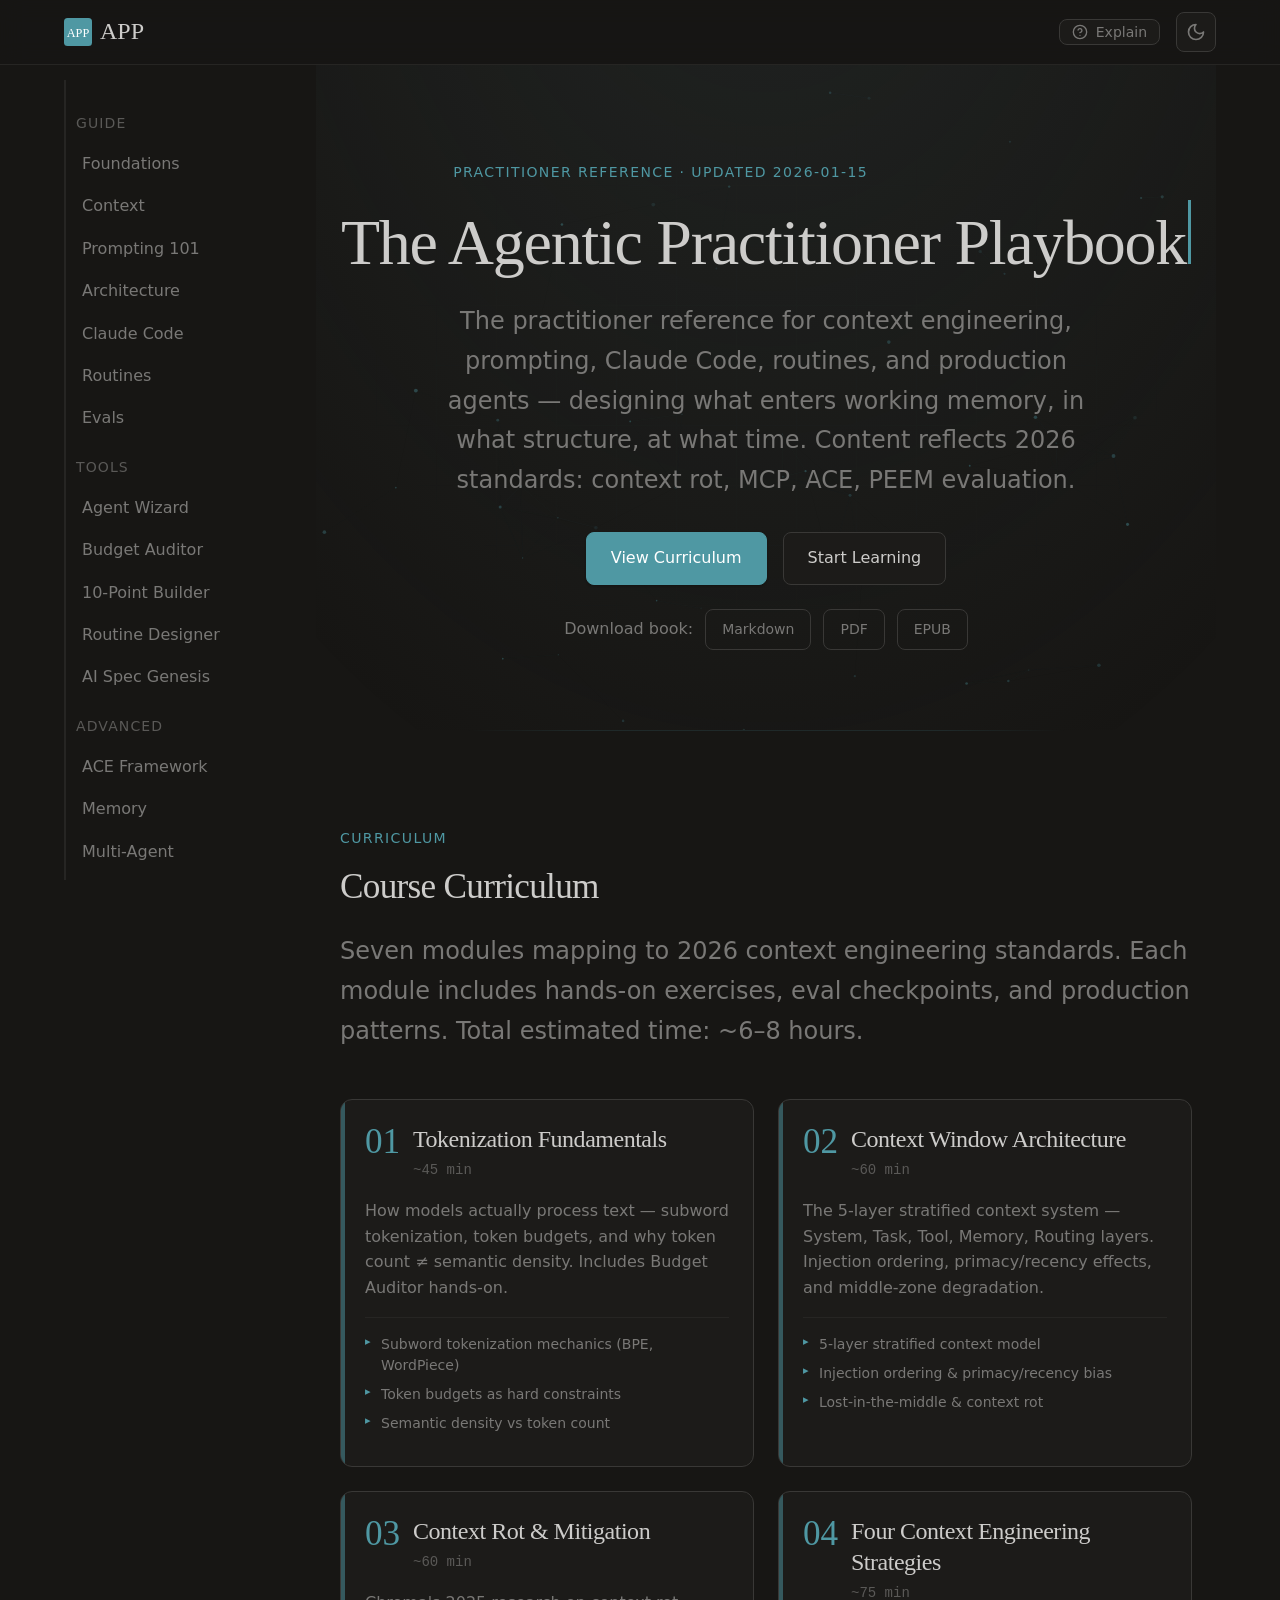
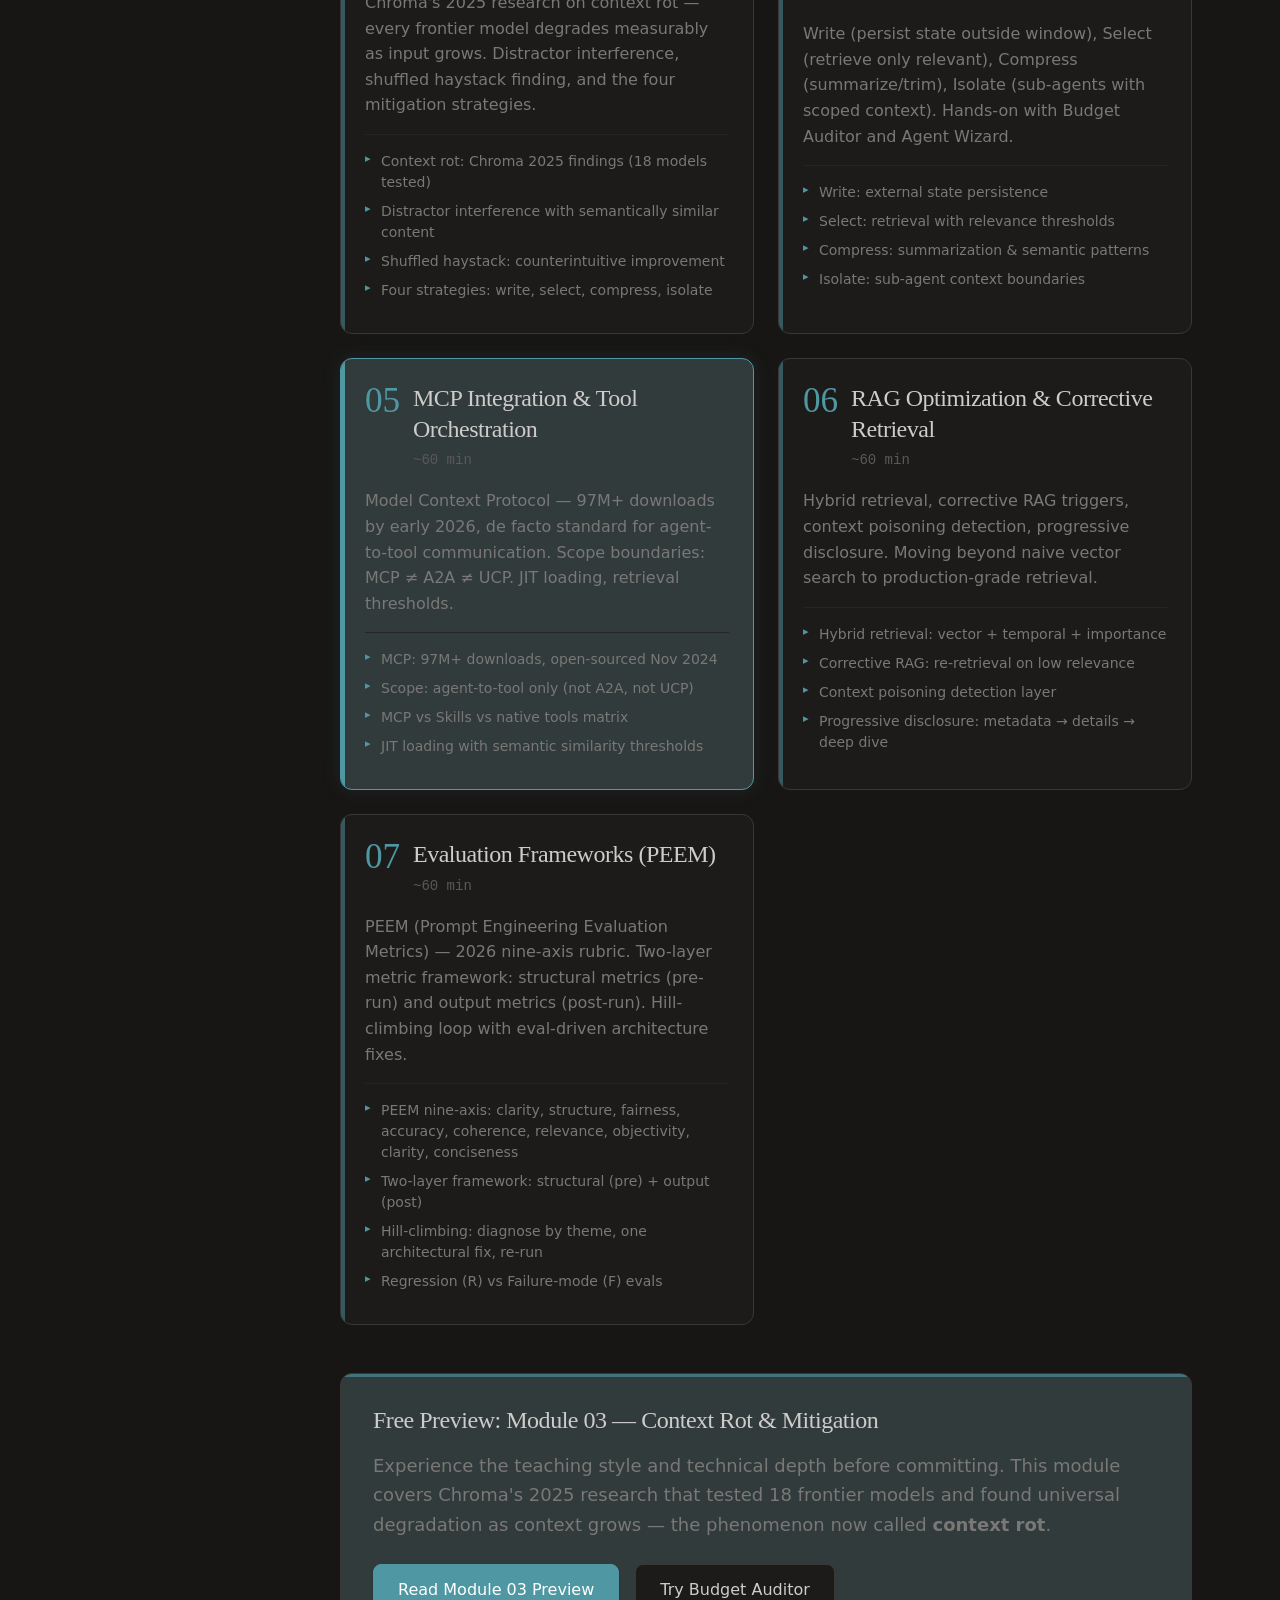
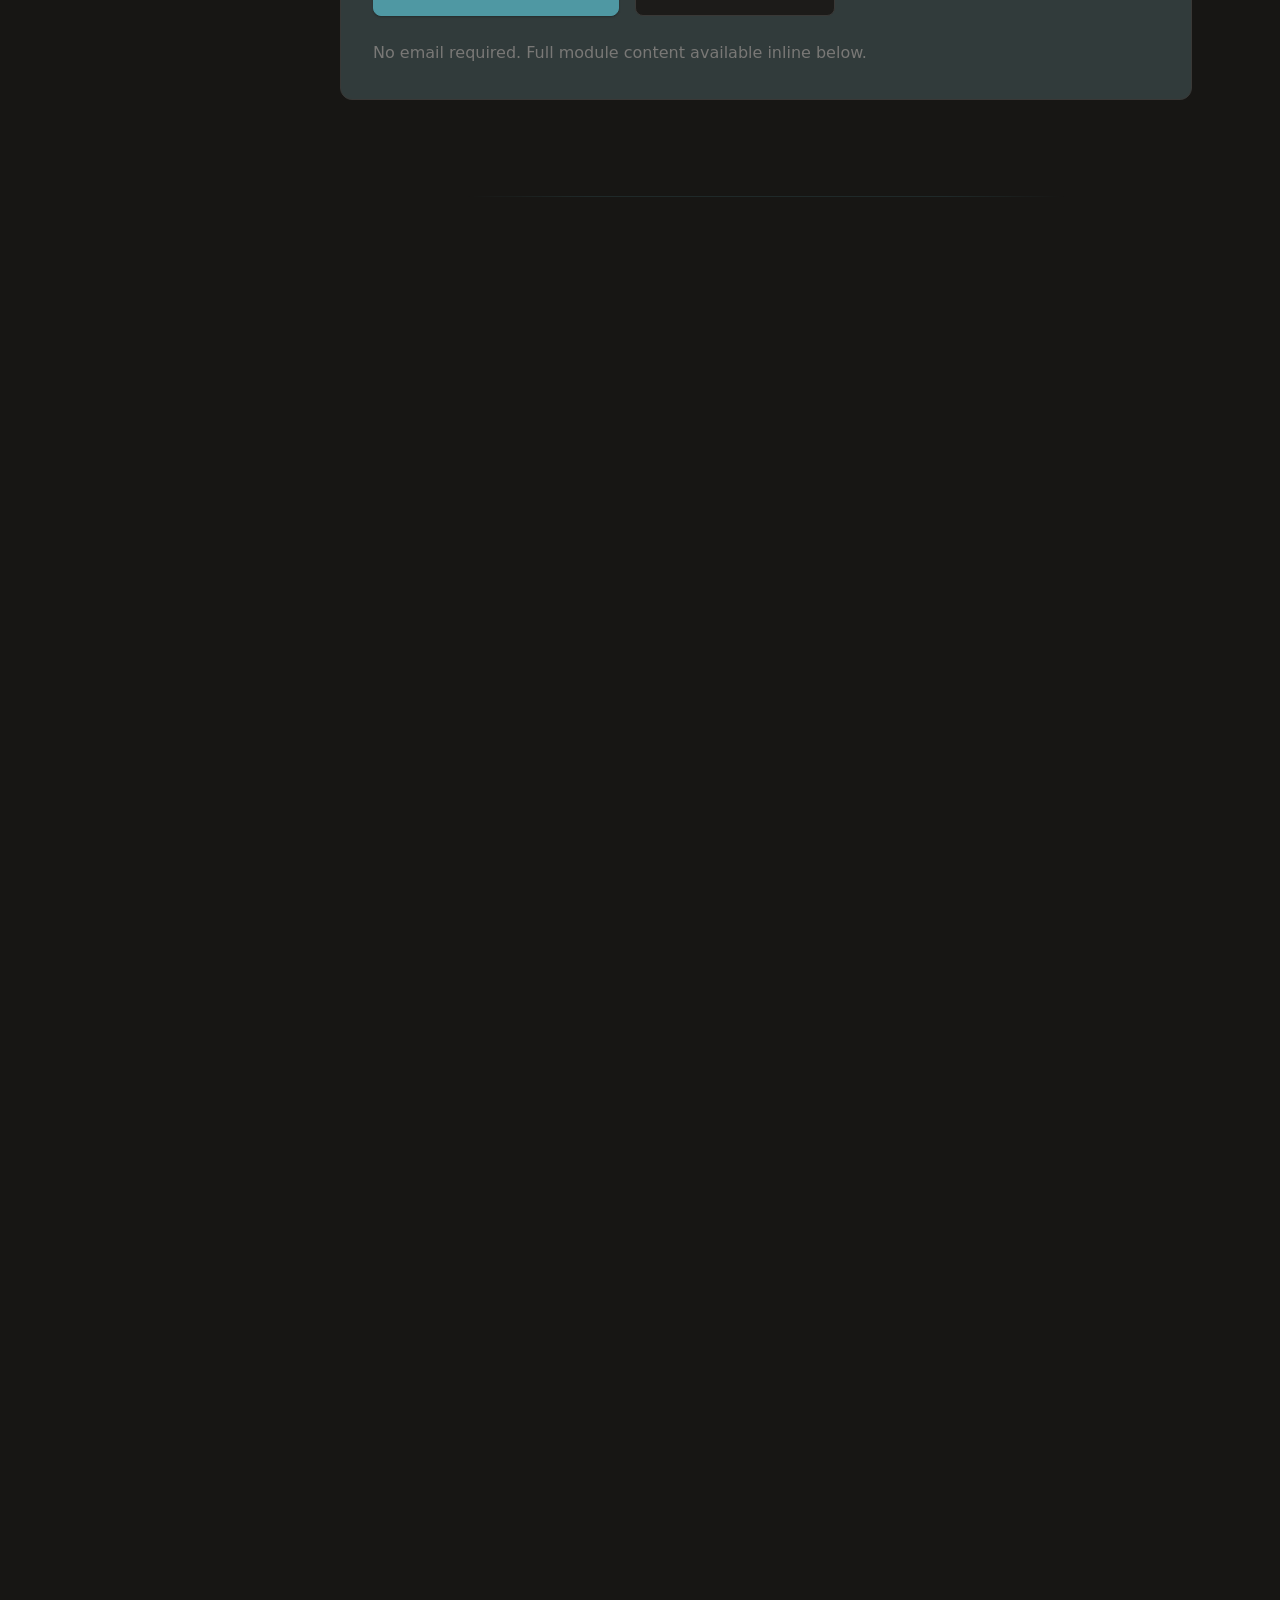
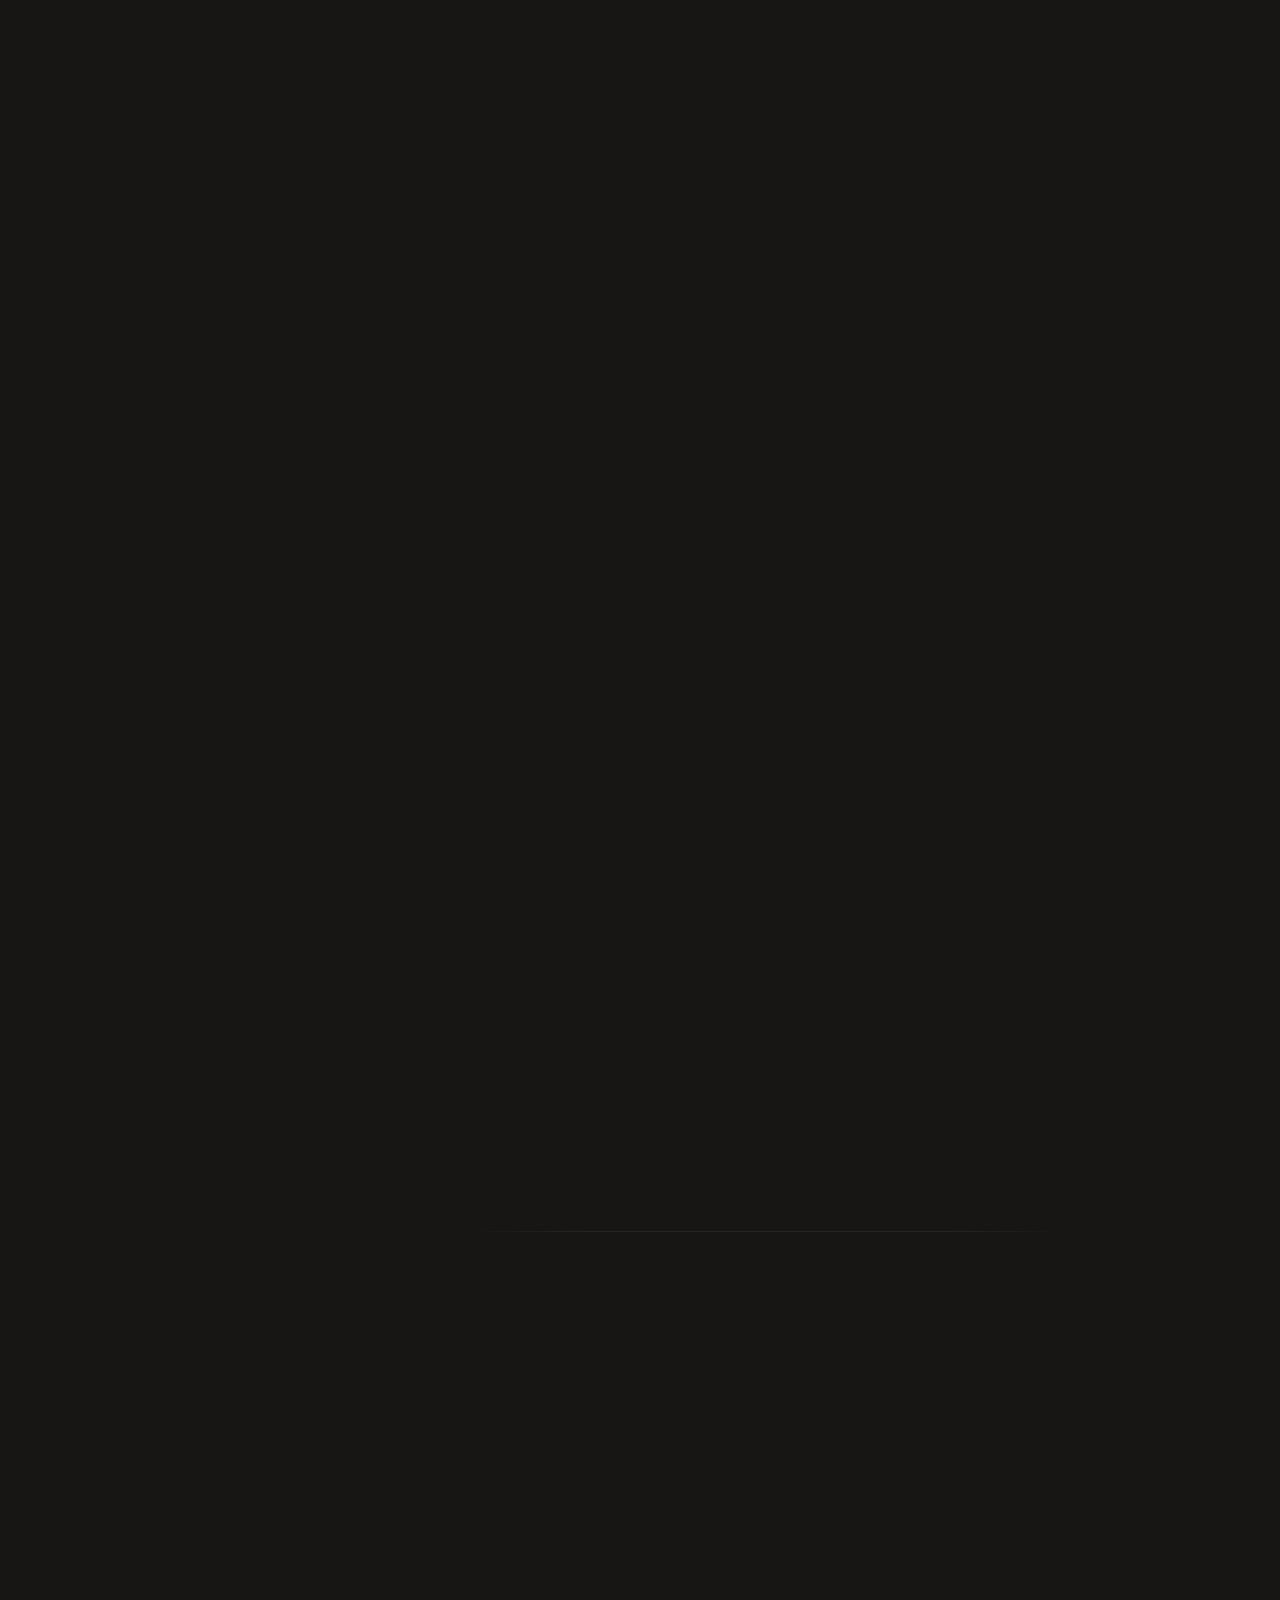
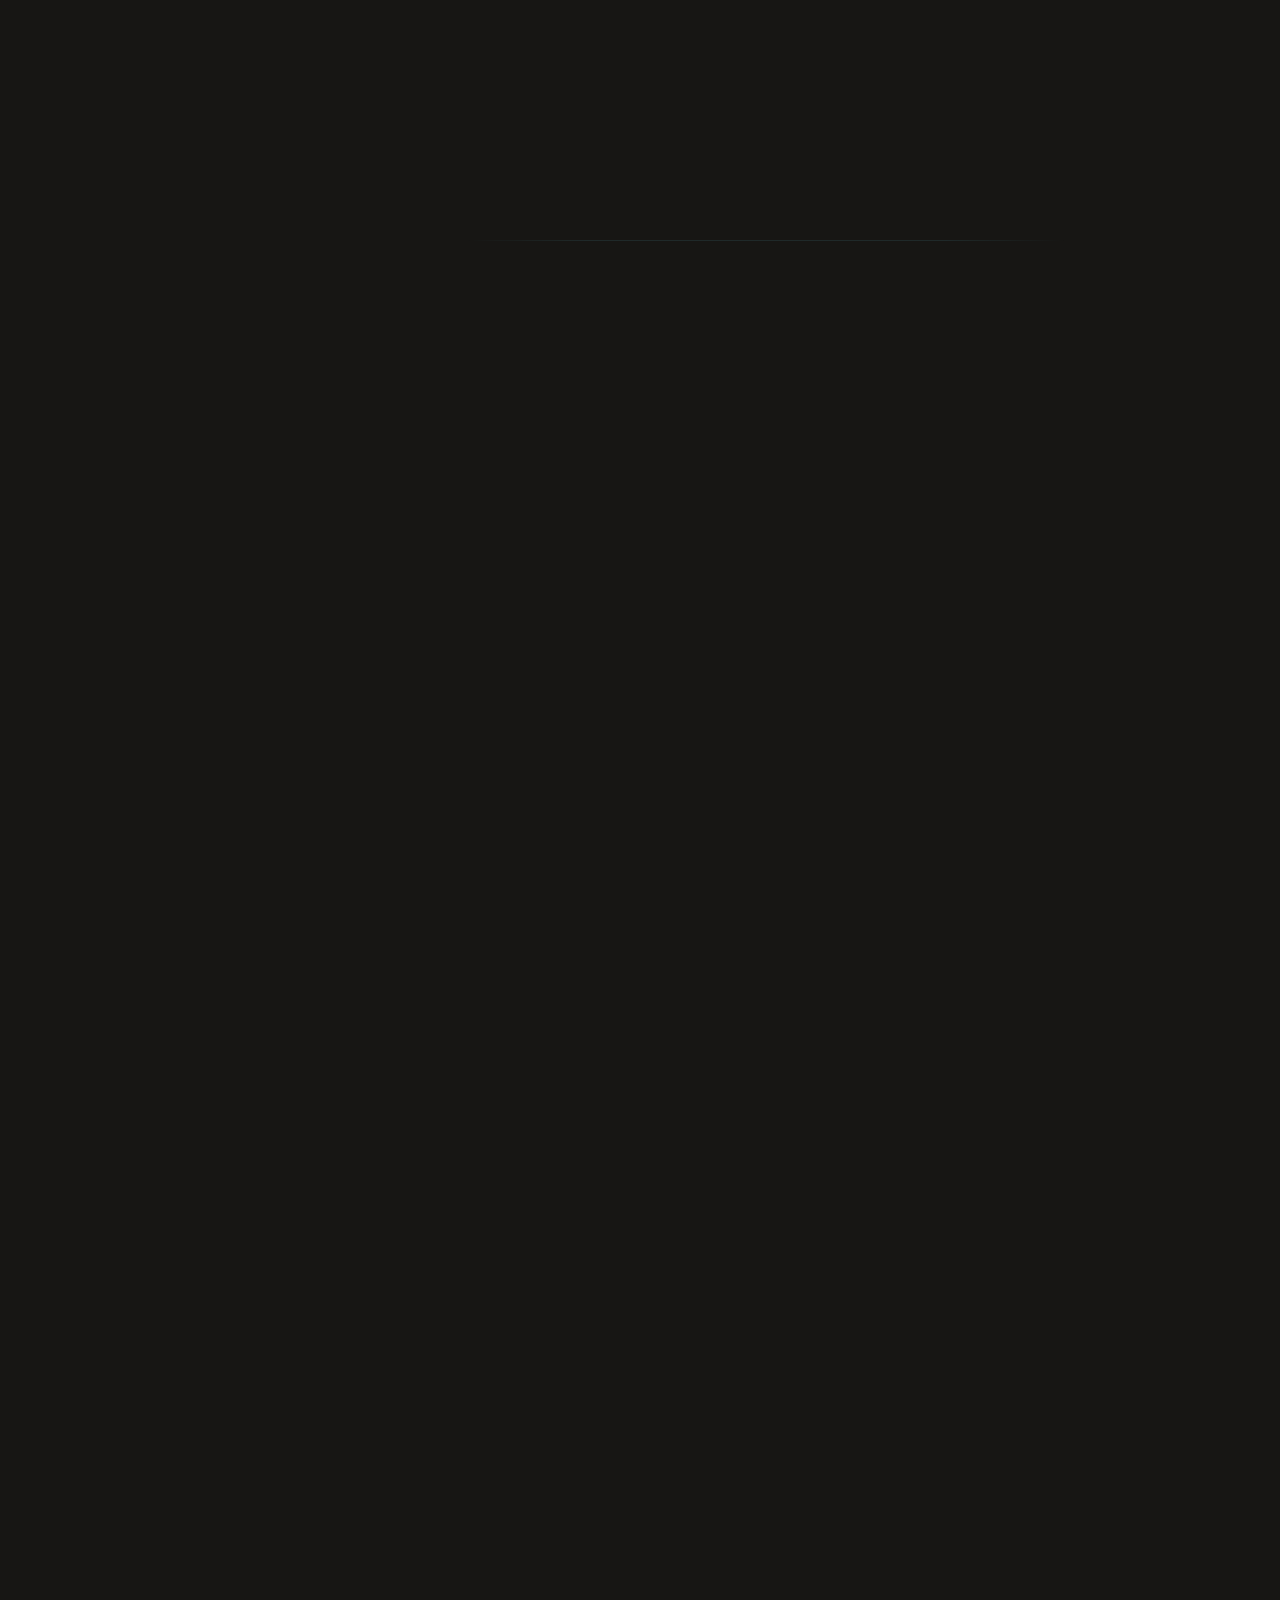
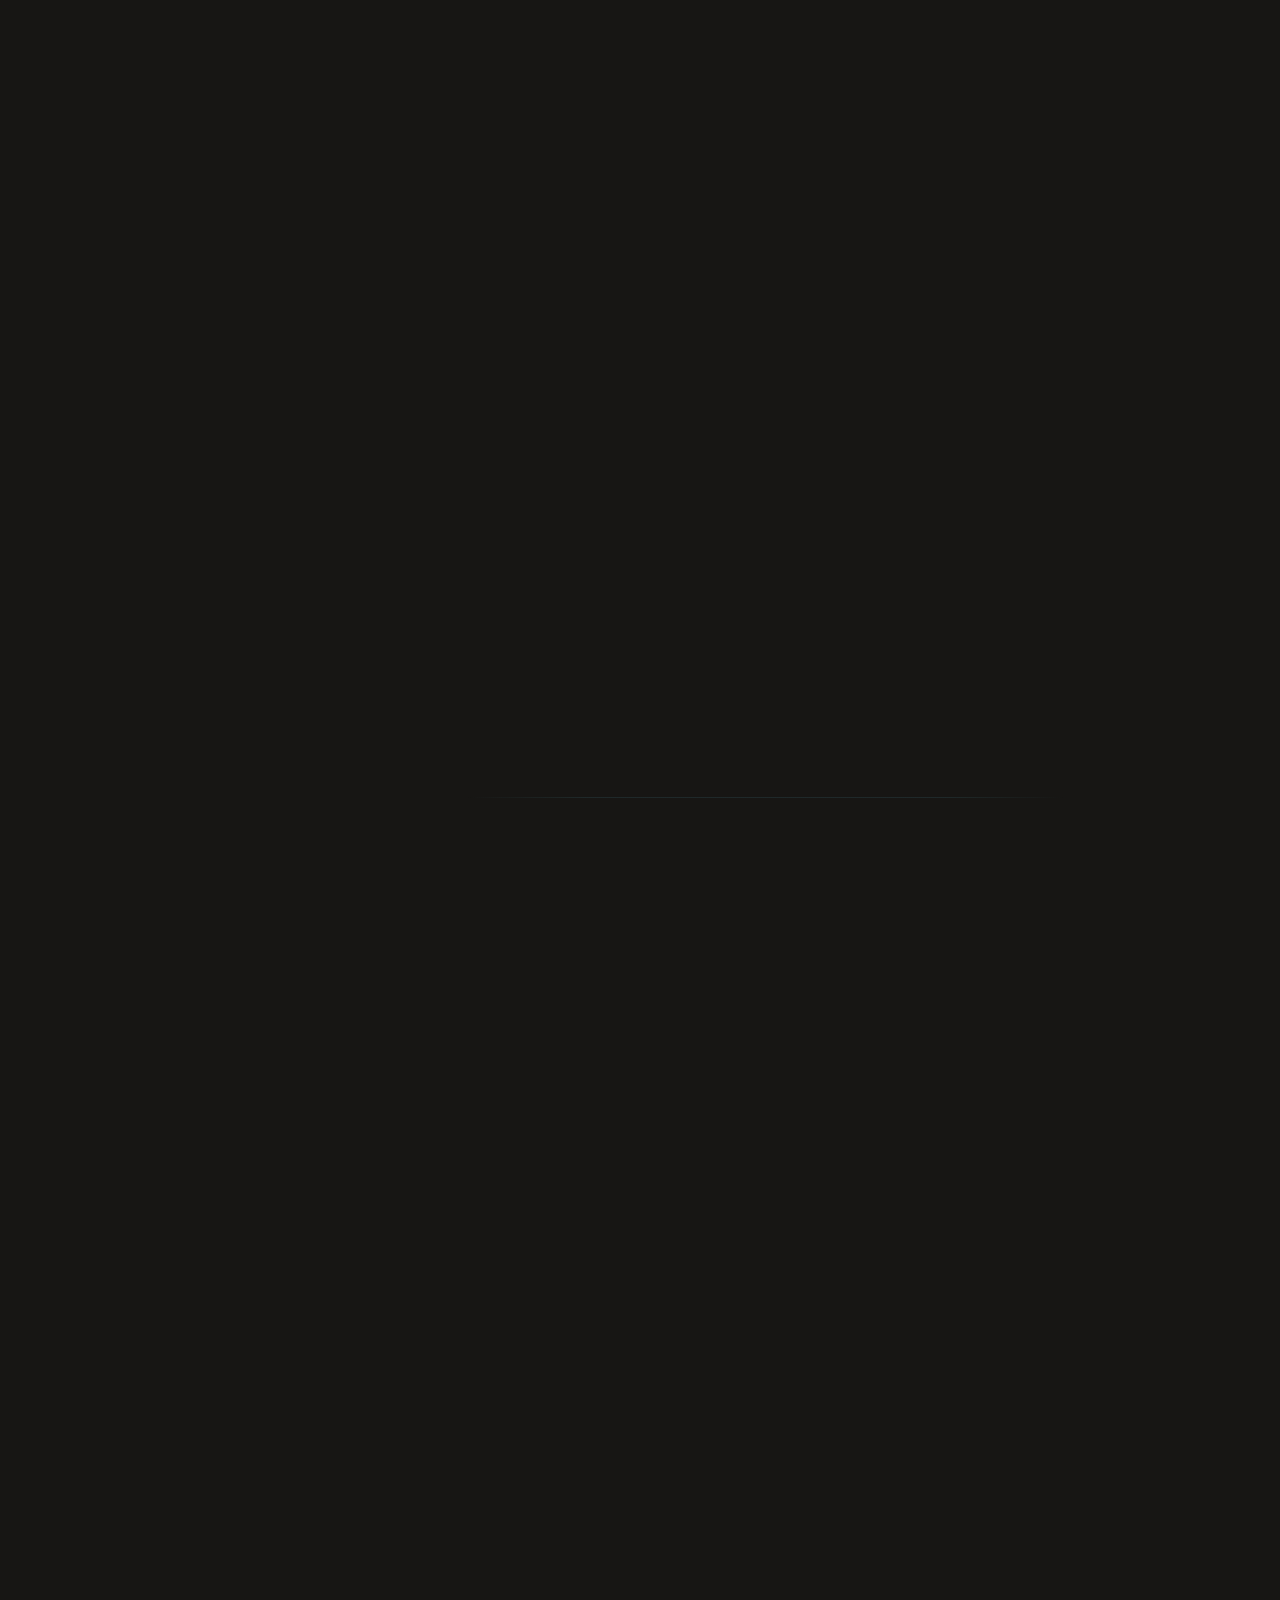
==== commit a1691749: "Fix AI providers: latest models, real endpoints, JSON fallback, connection test - Google Gemini: gem" ====
--- a/index.html
+++ b/index.html
@@ -1177,12 +1177,14 @@
                 <select class="form-select" id="sgProvider">
                   <option value="google">Google Gemini</option>
                   <option value="openai">OpenAI</option>
-                  <option value="opencode">OpenCode / Custom (OpenAI-compatible)</option>
+                  <option value="opencode">OpenCode Zen</option>
+                  <option value="custom">Custom (OpenAI-compatible)</option>
                 </select>
               </div>
               <div class="form-group sg-field-key">
                 <label class="form-label" for="sgApiKey">API Key</label>
                 <input type="password" class="form-input" id="sgApiKey" placeholder="Paste your key" autocomplete="off">
+                <a href="#" id="sgKeyLink" class="sg-key-link" target="_blank" rel="noopener"></a>
               </div>
               <div class="form-group sg-field-model" id="sgModelGroup">
                 <label class="form-label" for="sgModel">Model</label>
@@ -1193,7 +1195,10 @@
                 <input type="text" class="form-input" id="sgBaseUrl" placeholder="https://api.your-endpoint.com/v1">
               </div>
             </div>
-            <p class="sg-privacy-note" id="sgPrivacyNote">Your key never leaves your browser. This is a static site with no backend.</p>
+            <div class="sg-provider-actions">
+              <button type="button" class="btn btn-secondary btn-sm" id="sgTestBtn">Test Connection</button>
+            </div>
+            <p class="sg-privacy-note" id="sgPrivacyNote">Your key never leaves your browser. This is a static site with no backend — calls go directly from your browser to the provider.</p>
             <p class="sg-status" id="sgConnectionStatus" aria-live="polite"></p>
           </div>
 
@@ -1220,7 +1225,7 @@
             <span class="sg-loading" id="sgAnalyzeLoading" style="display:none;">Analyzing…</span>
           </div>
 
-          <div class="section-divider" aria-hidden="true" style="margin:var(--space-8) 0;" id="sgDivAfterIdea" style="display:none;"></div>
+          <div class="section-divider" aria-hidden="true" id="sgDivAfterIdea" style="margin:var(--space-8) 0; display:none;"></div>
 
           <!-- STEP 2: DECISIONS -->
           <div class="sg-step reveal" id="sgStepDecisions" style="display:none;">
@@ -1235,7 +1240,7 @@
             <span class="sg-loading" id="sgGenerateLoading" style="display:none;">Building spec package…</span>
           </div>
 
-          <div class="section-divider" aria-hidden="true" style="margin:var(--space-8) 0;" id="sgDivAfterDecisions" style="display:none;"></div>
+          <div class="section-divider" aria-hidden="true" id="sgDivAfterDecisions" style="margin:var(--space-8) 0; display:none;"></div>
 
           <!-- STEP 3: OUTPUT -->
           <div class="sg-step reveal" id="sgStepOutput" style="display:none;">
--- a/styles.css
+++ b/styles.css
@@ -2507,6 +2507,23 @@
   }
 }
 
+.sg-provider-actions {
+  margin-top: var(--space-2);
+  margin-bottom: var(--space-2);
+}
+
+.sg-key-link {
+  display: inline-block;
+  font-size: var(--text-xs);
+  color: var(--color-primary);
+  text-decoration: none;
+  margin-top: var(--space-1);
+}
+
+.sg-key-link:hover {
+  text-decoration: underline;
+}
+
 .sg-privacy-note {
   font-size: var(--text-xs);
   color: var(--color-text-faint);
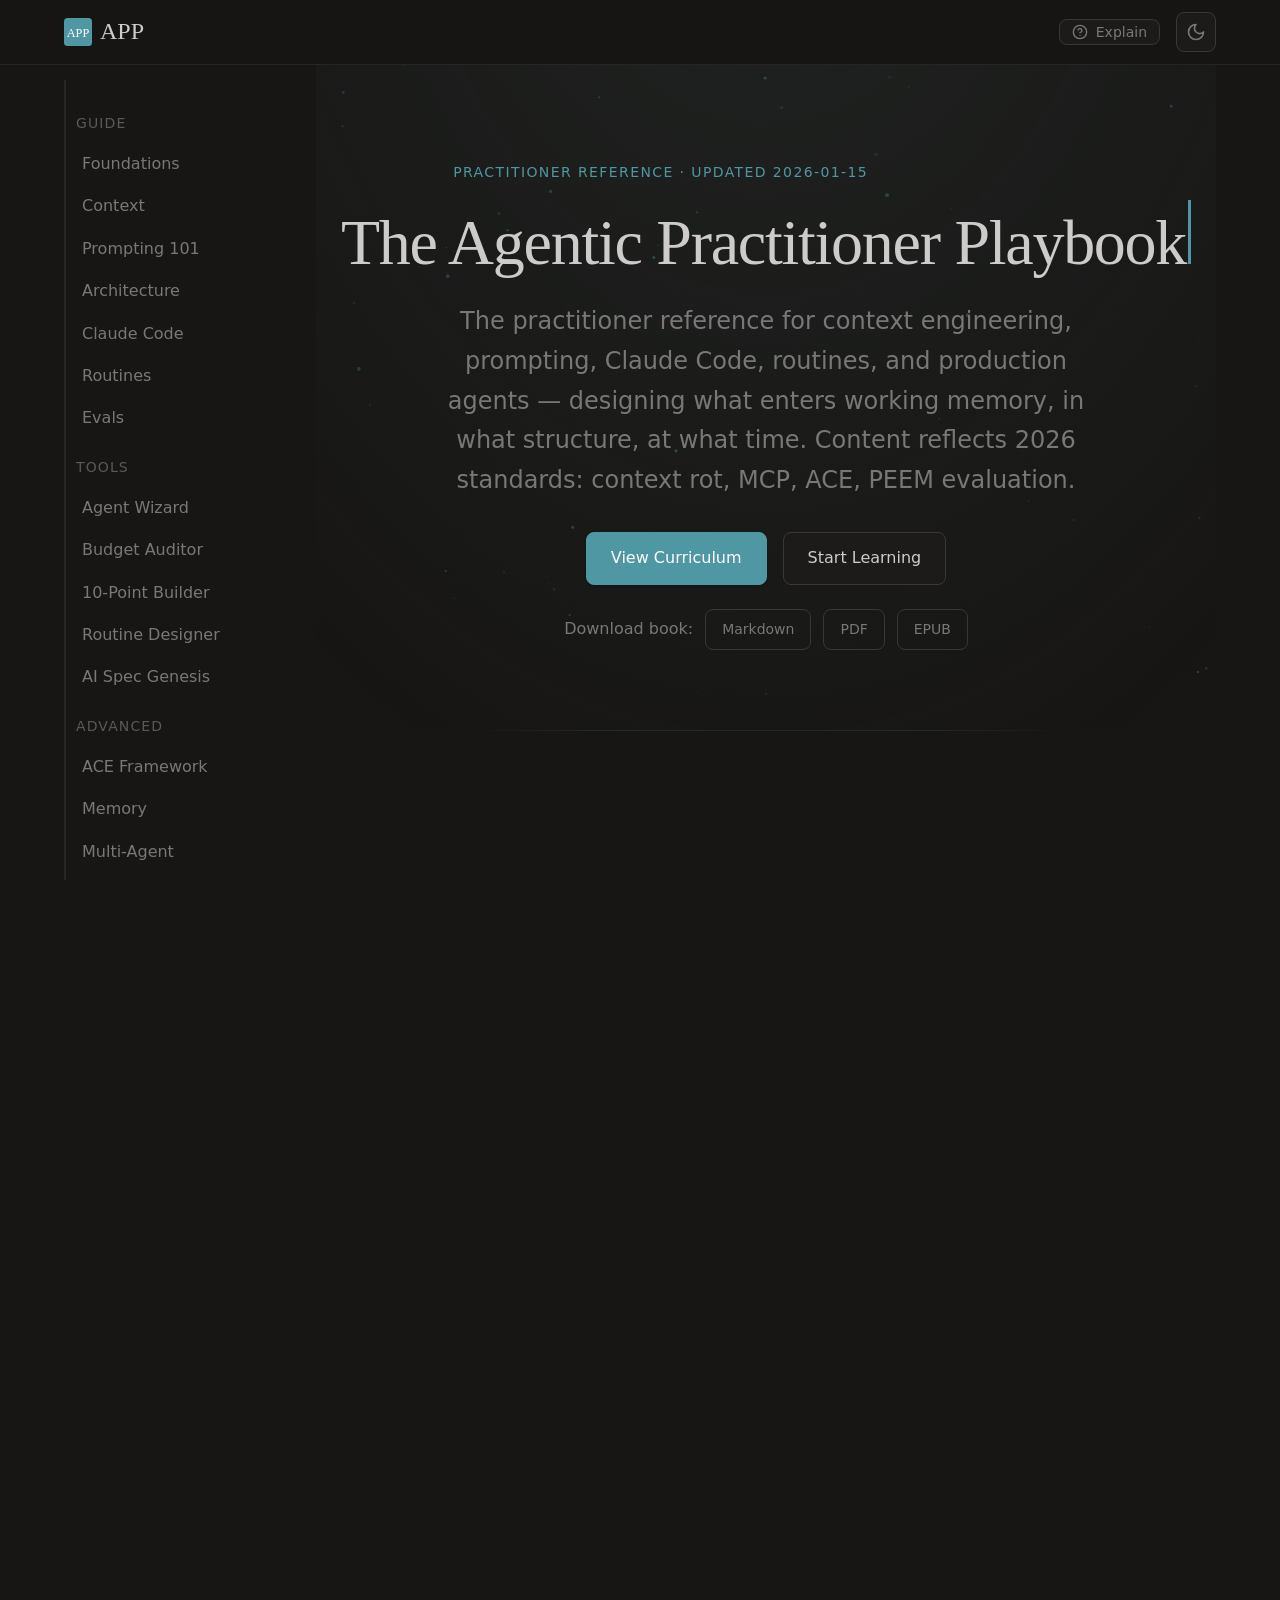
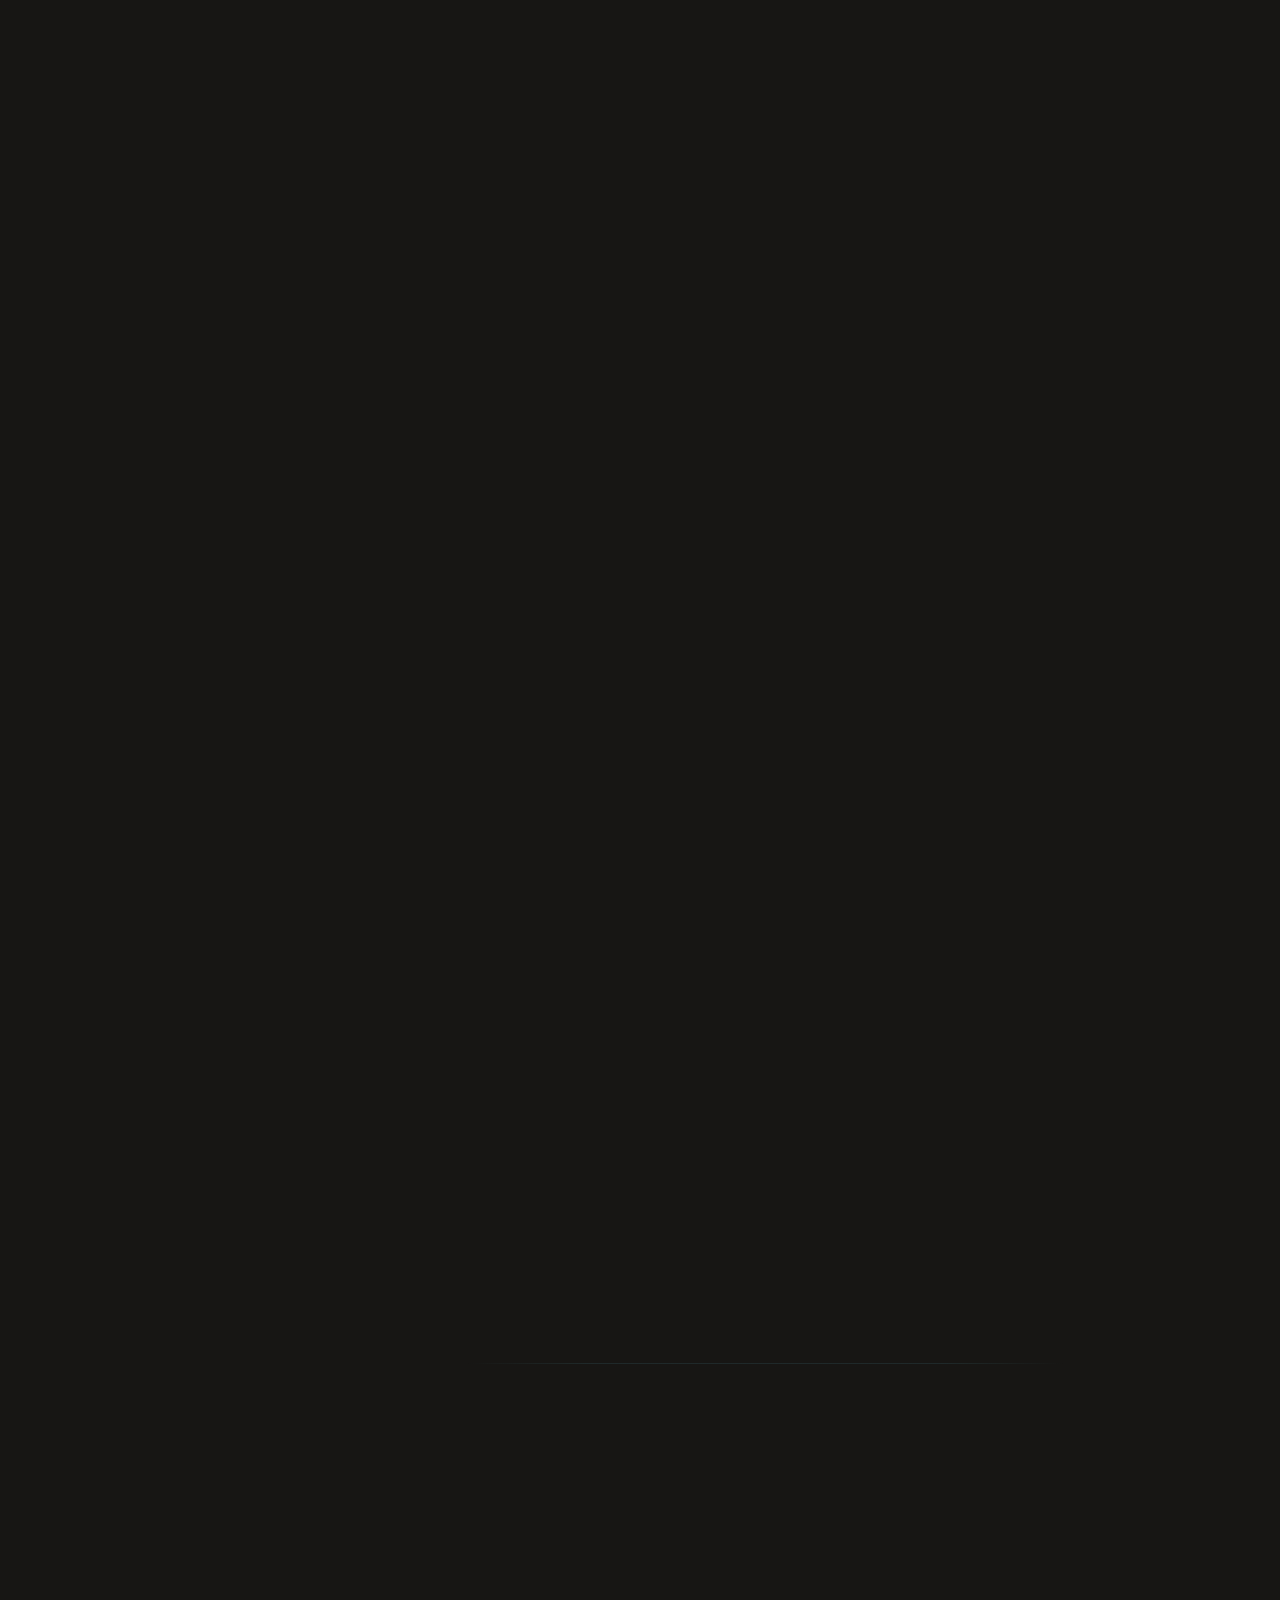
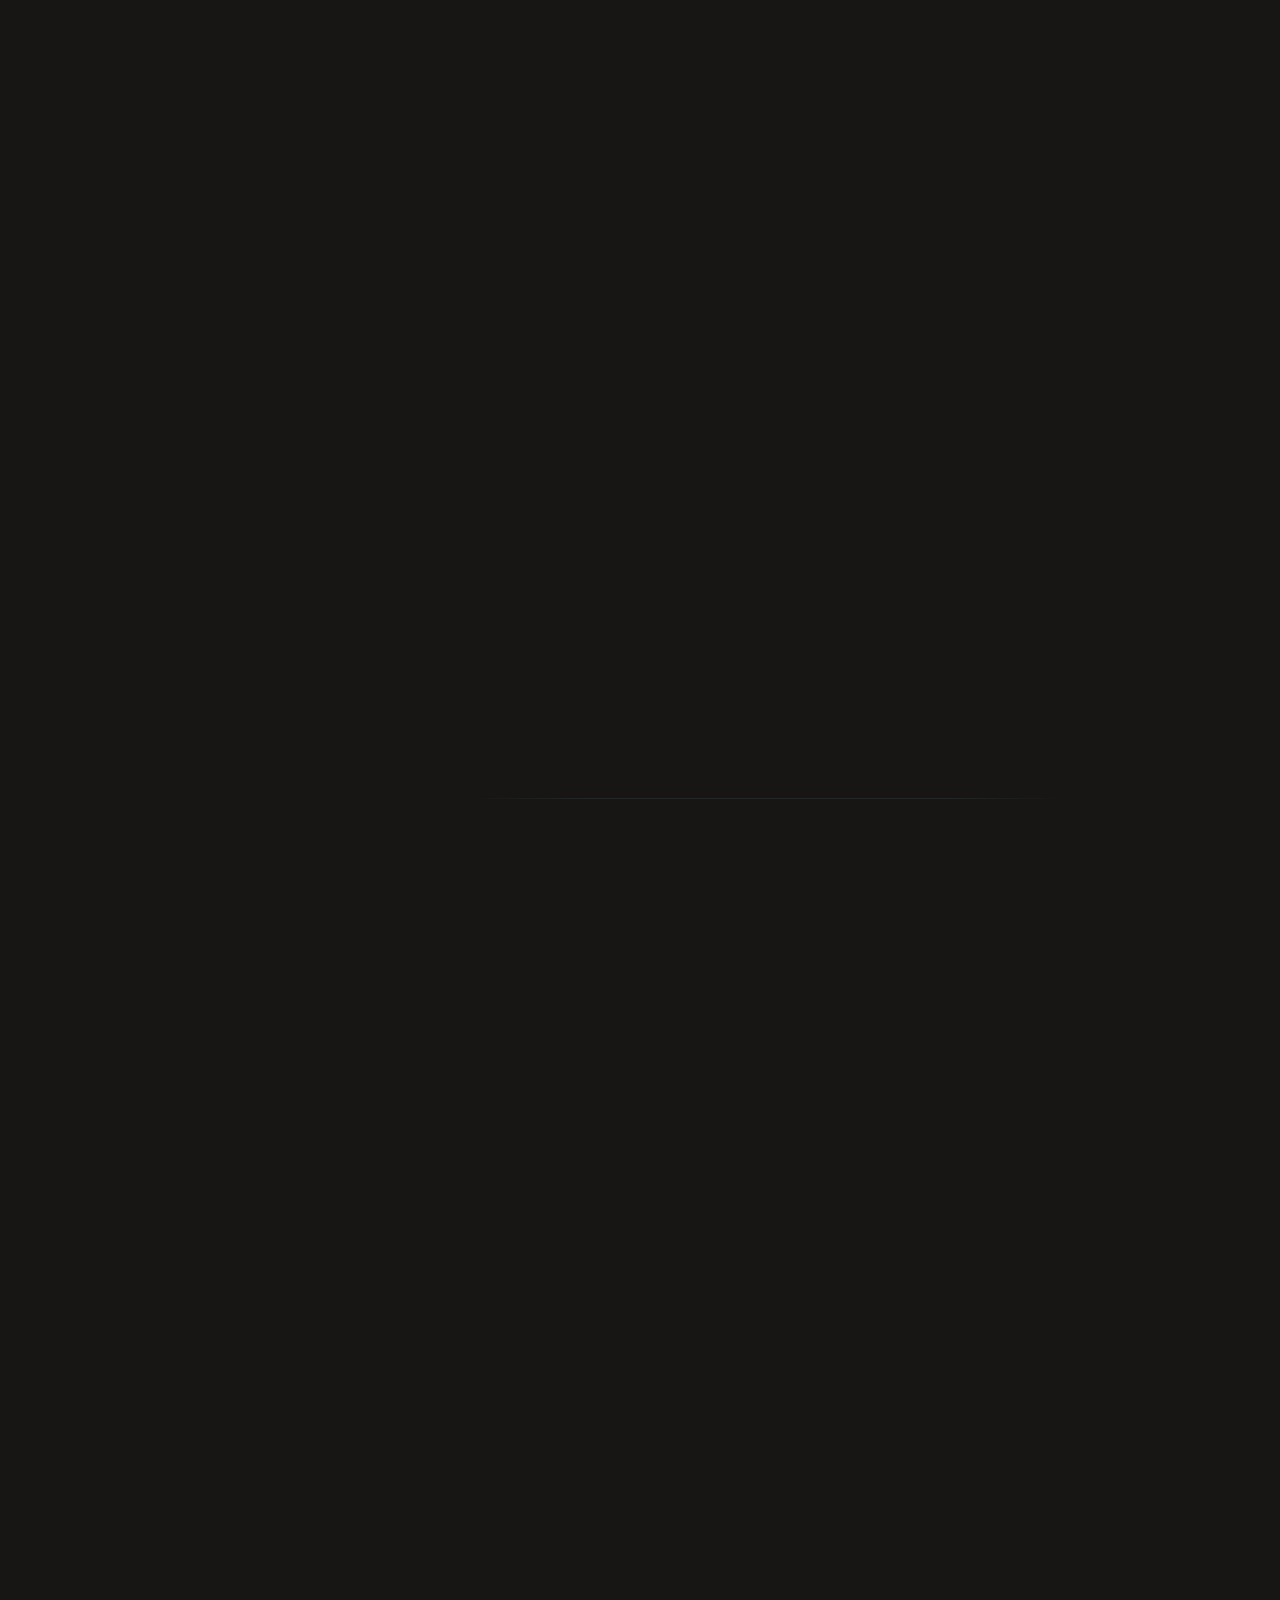
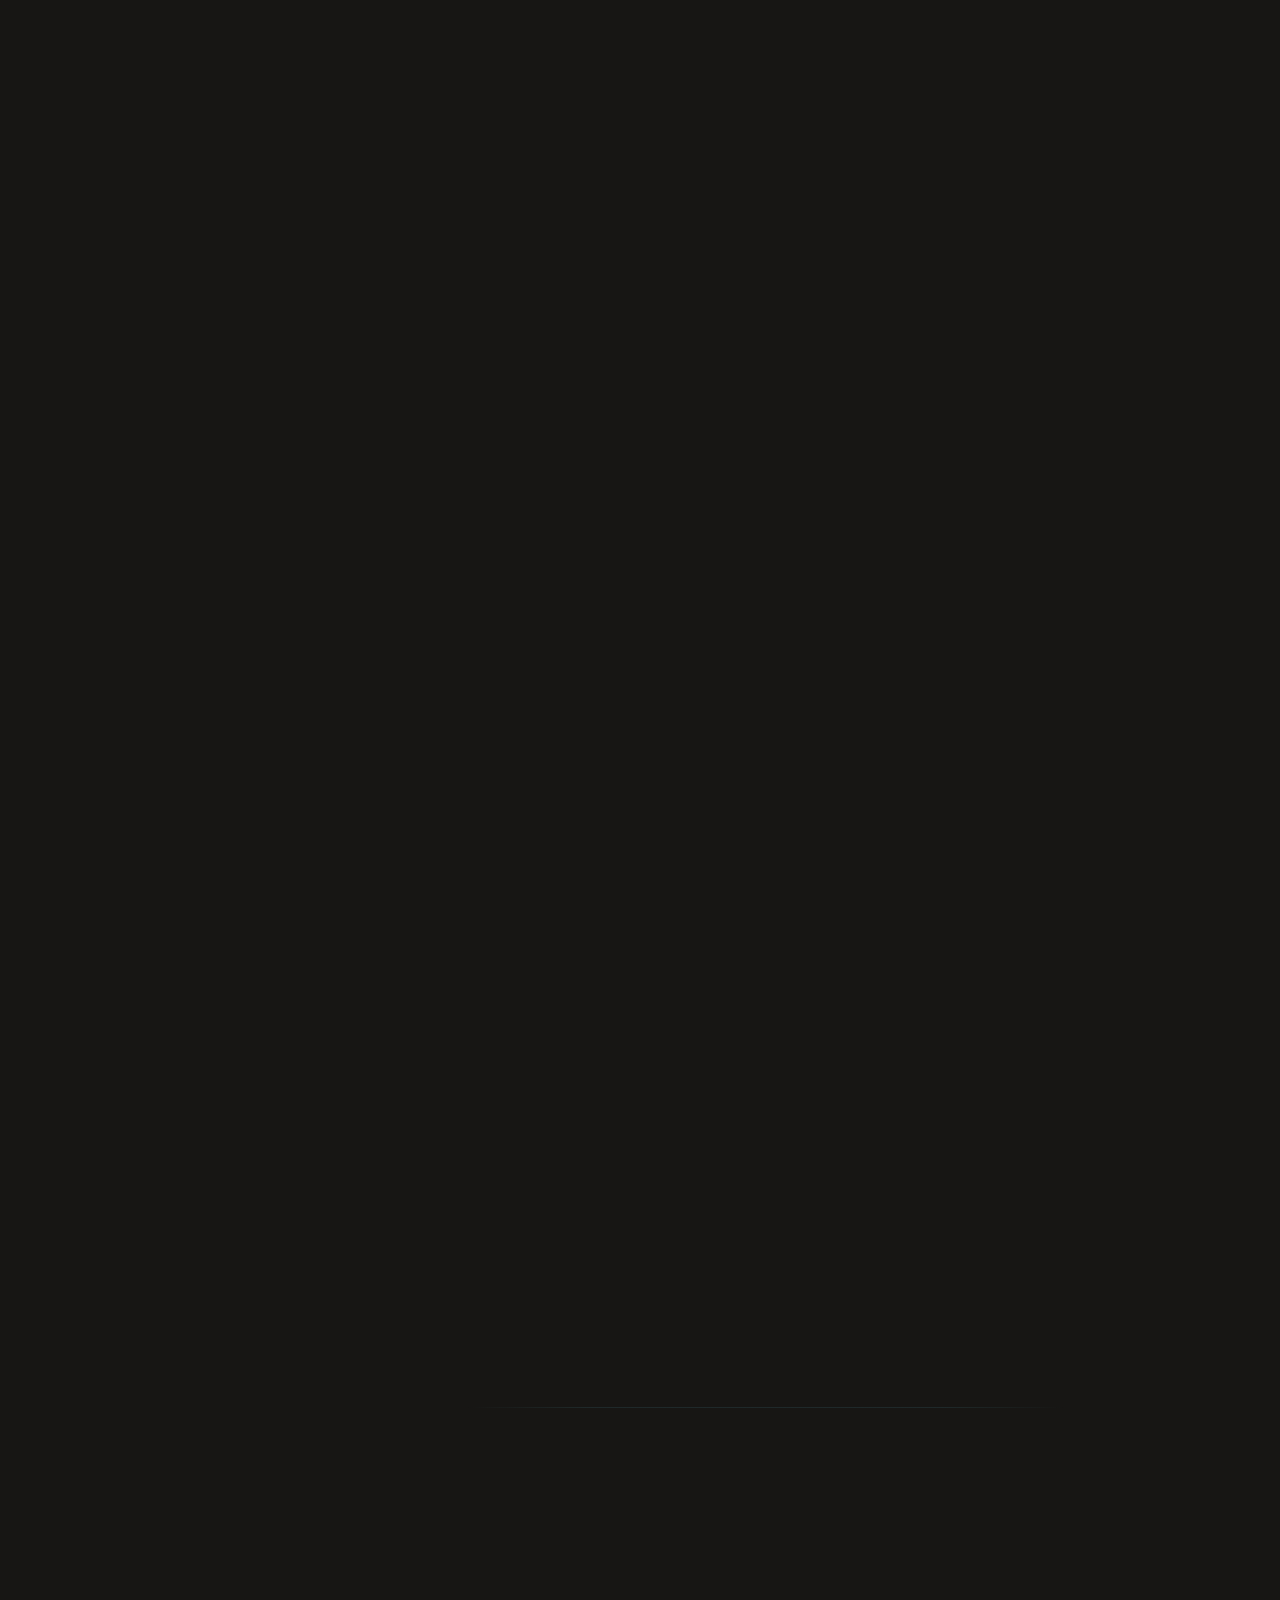
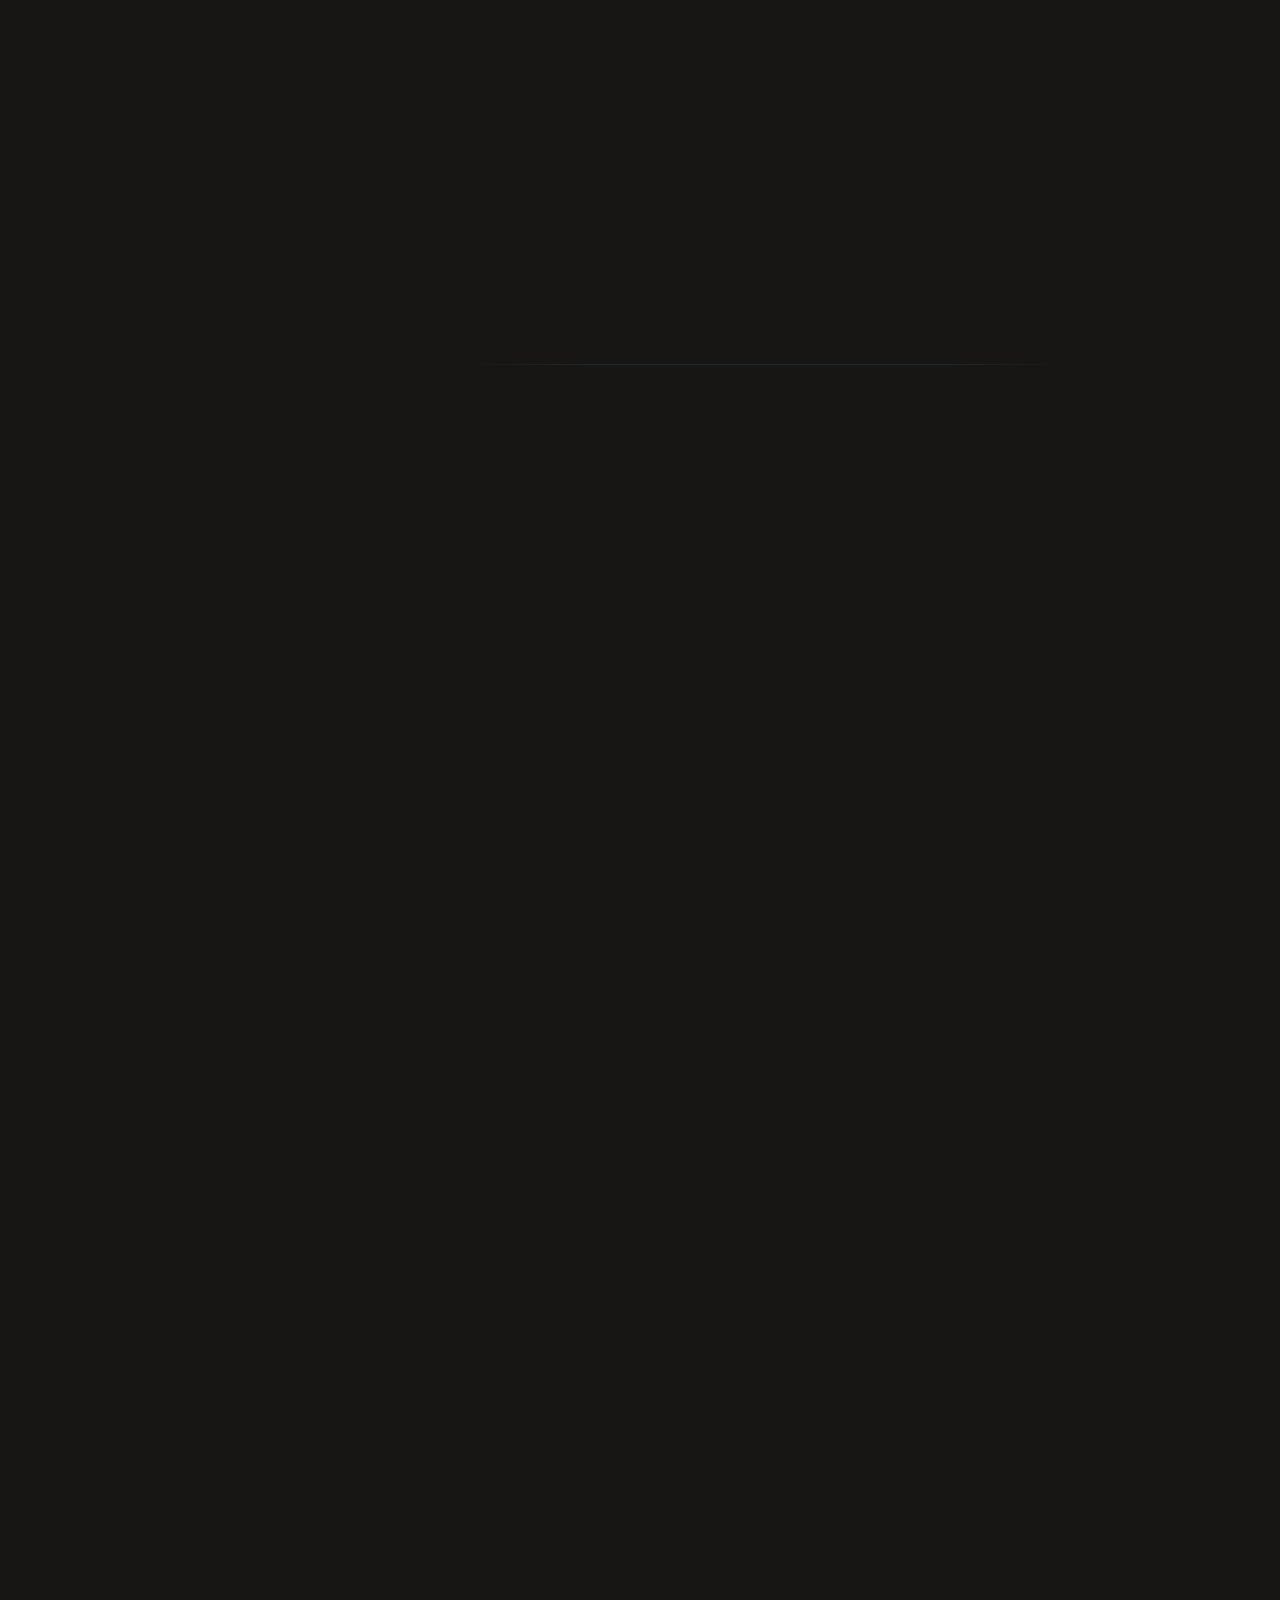
==== commit 6fb3df92: "Fix OpenCode Zen CORS errors: CSP, Vercel proxy, provider-specific messages, updated models" ====
--- a/index.html
+++ b/index.html
@@ -17,7 +17,7 @@
   <meta name="twitter:title" content="The Agentic Practitioner Playbook">
   <meta name="twitter:description" content="Context Engineering · Prompting · Claude Code · Production Agents. Updated for 2026 standards.">
 
-  <meta http-equiv="Content-Security-Policy" content="default-src 'self'; script-src 'self'; style-src 'self' 'unsafe-inline' https://fonts.googleapis.com https://api.fontshare.com; font-src https://fonts.gstatic.com https://api.fontshare.com https://cdn.fontshare.com; img-src 'self' data:; connect-src 'self';">
+  <meta http-equiv="Content-Security-Policy" content="default-src 'self'; script-src 'self'; style-src 'self' 'unsafe-inline' https://fonts.googleapis.com https://api.fontshare.com; font-src https://fonts.gstatic.com https://api.fontshare.com https://cdn.fontshare.com; img-src 'self' data:; connect-src 'self' https://generativelanguage.googleapis.com https://api.openai.com https://opencode.ai https:;">
 
   <link rel="preconnect" href="https://fonts.googleapis.com">
   <link rel="preconnect" href="https://fonts.gstatic.com" crossorigin>
